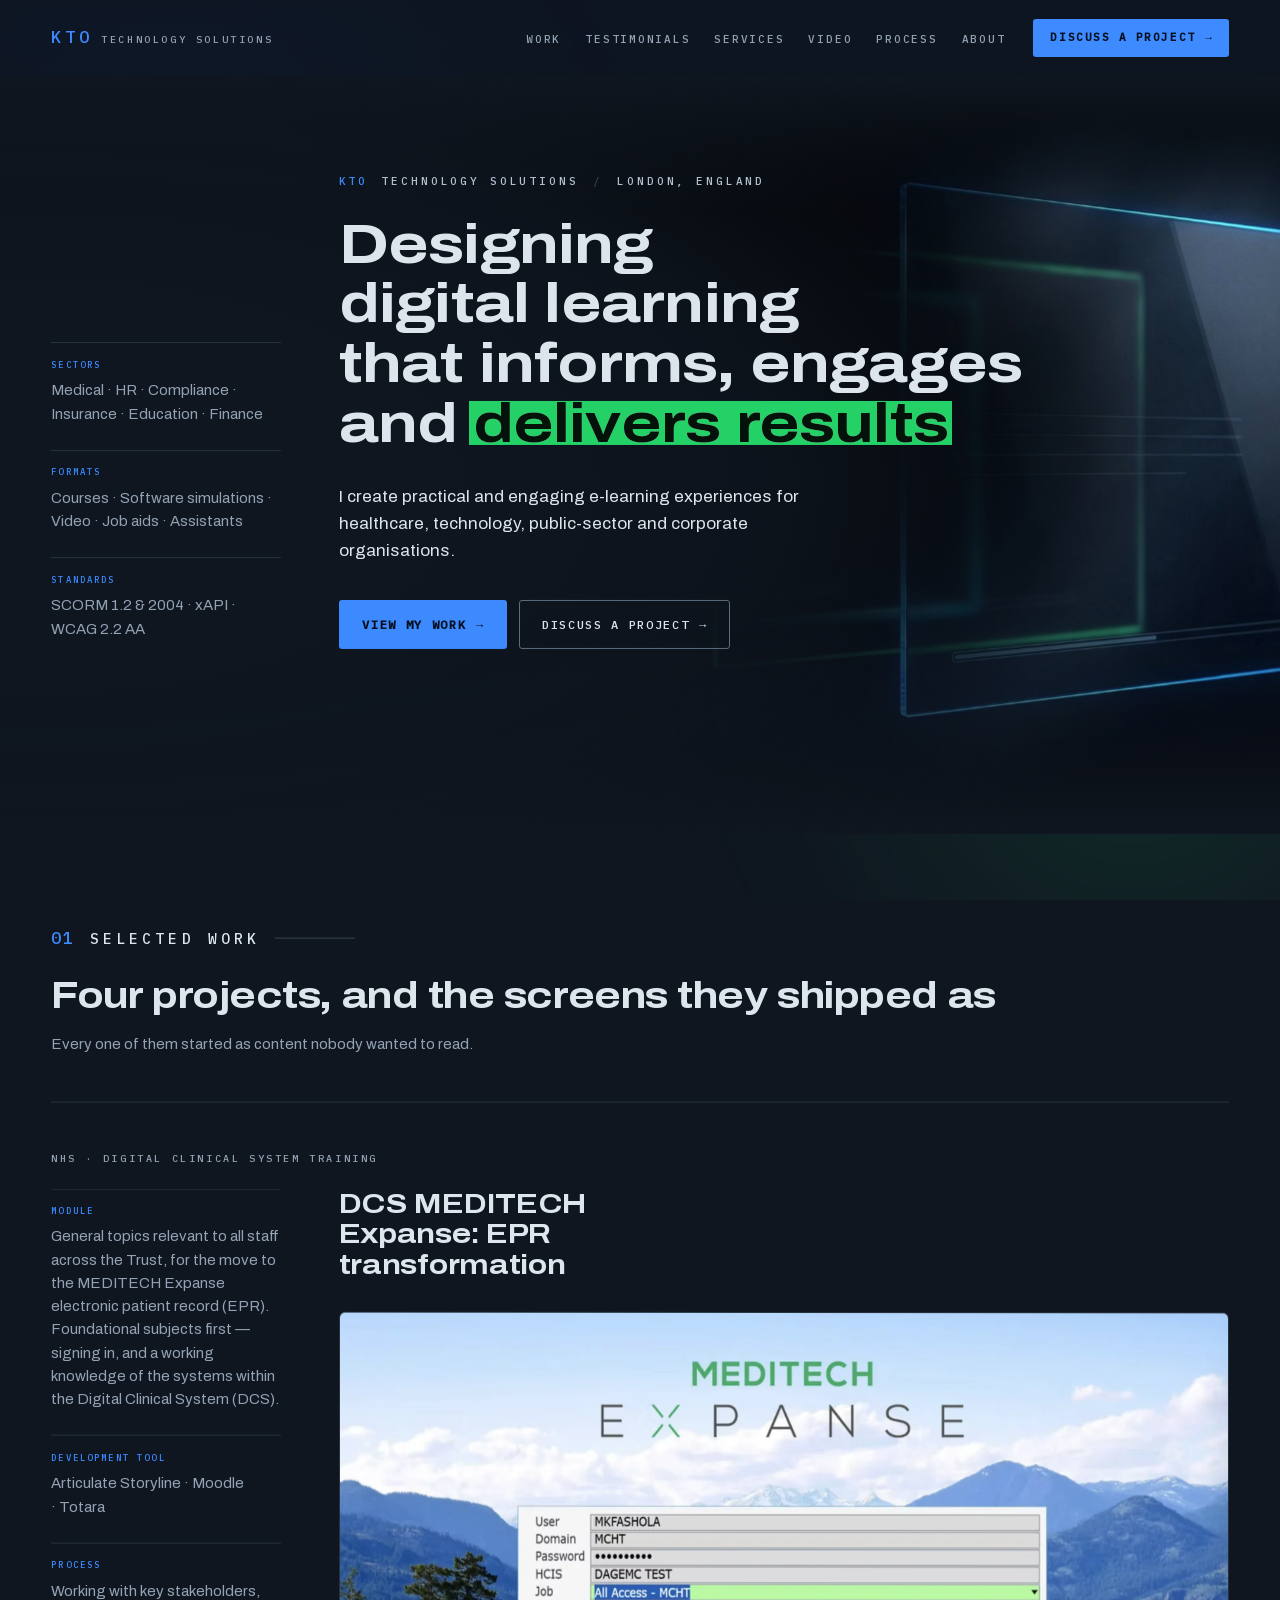
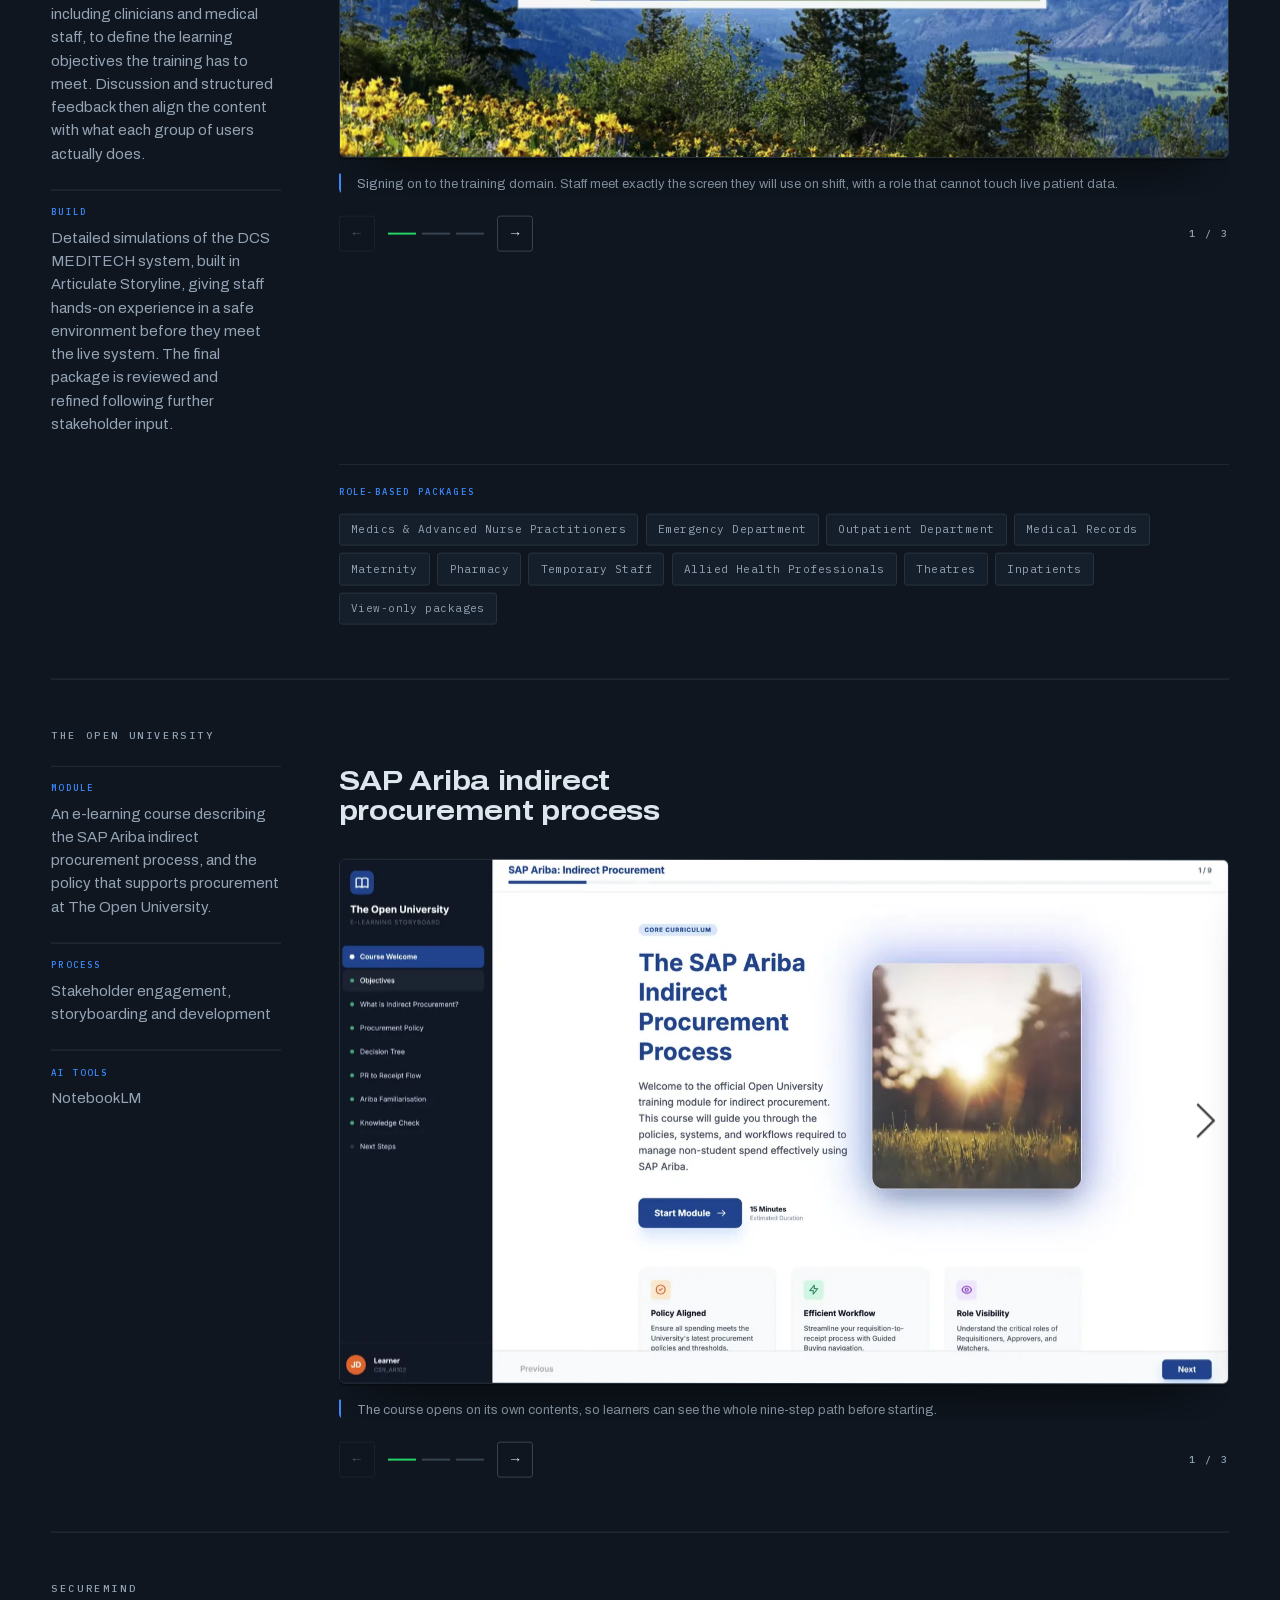
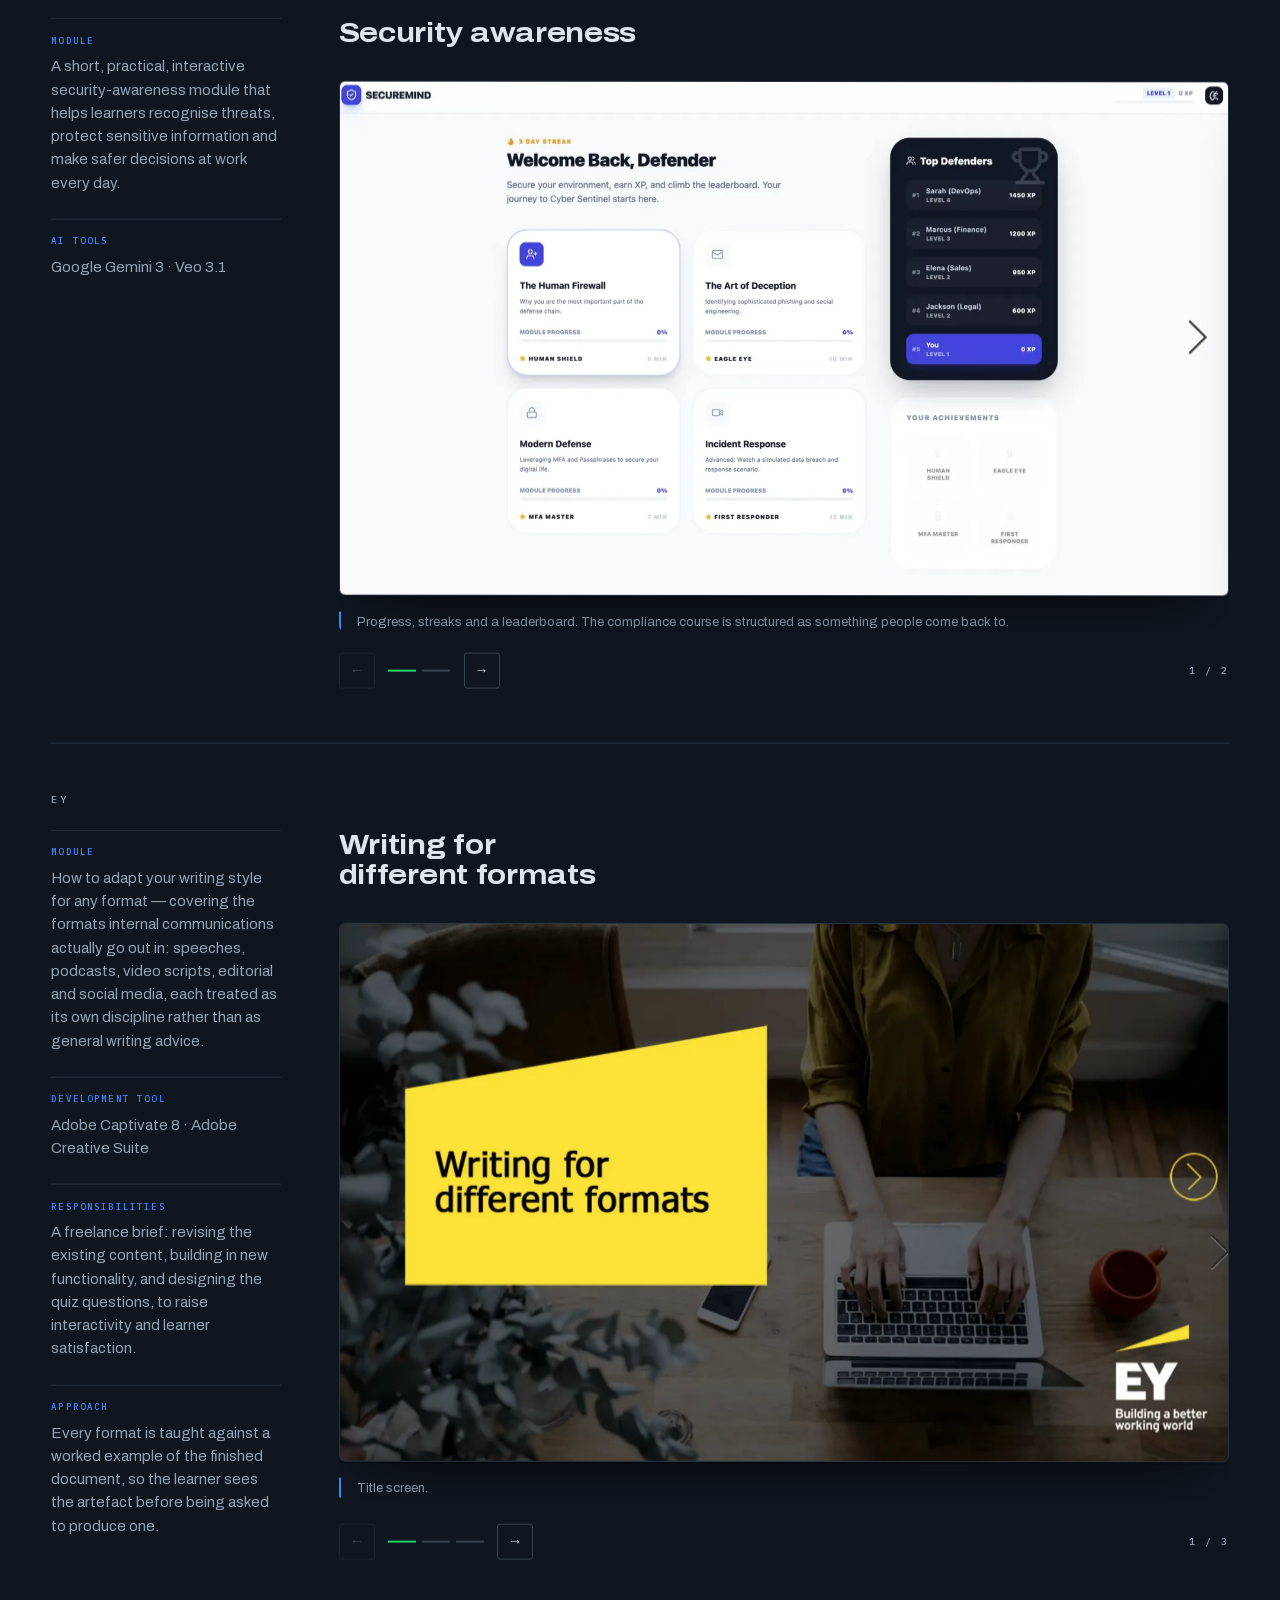
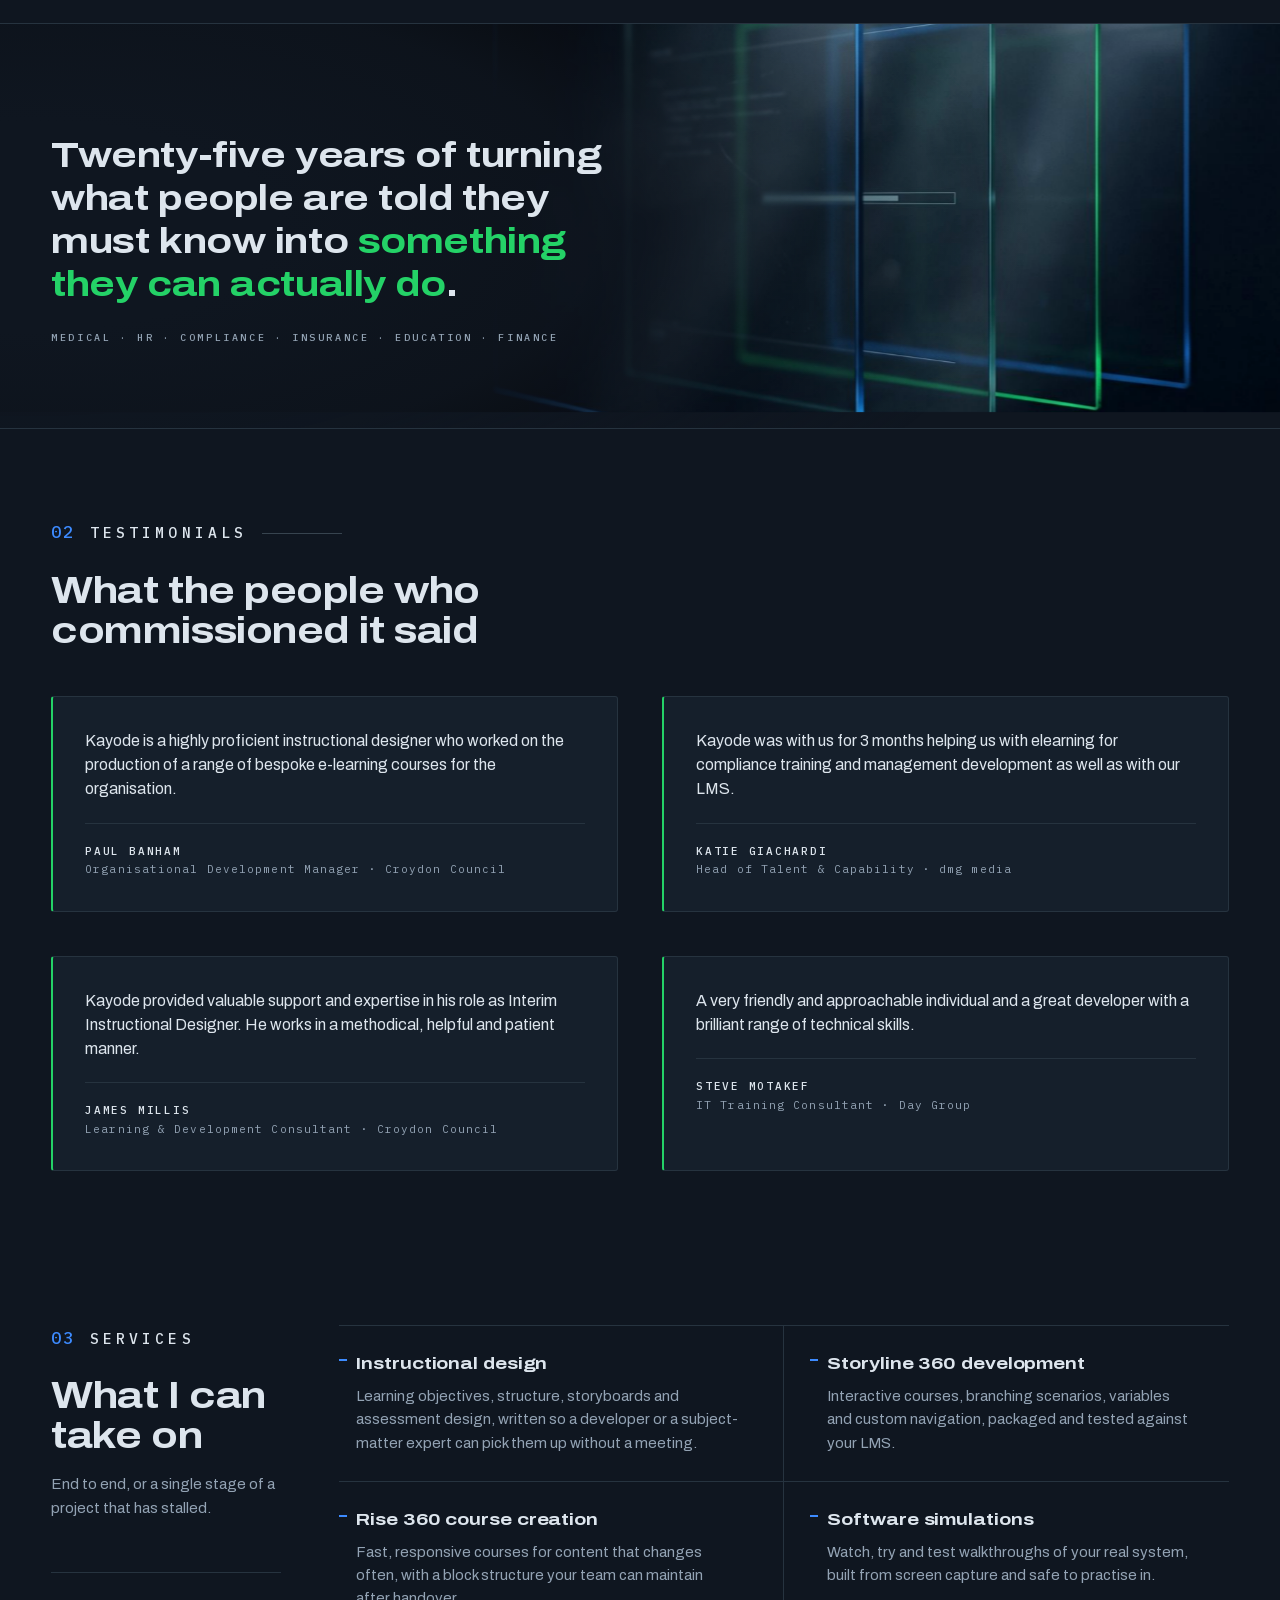
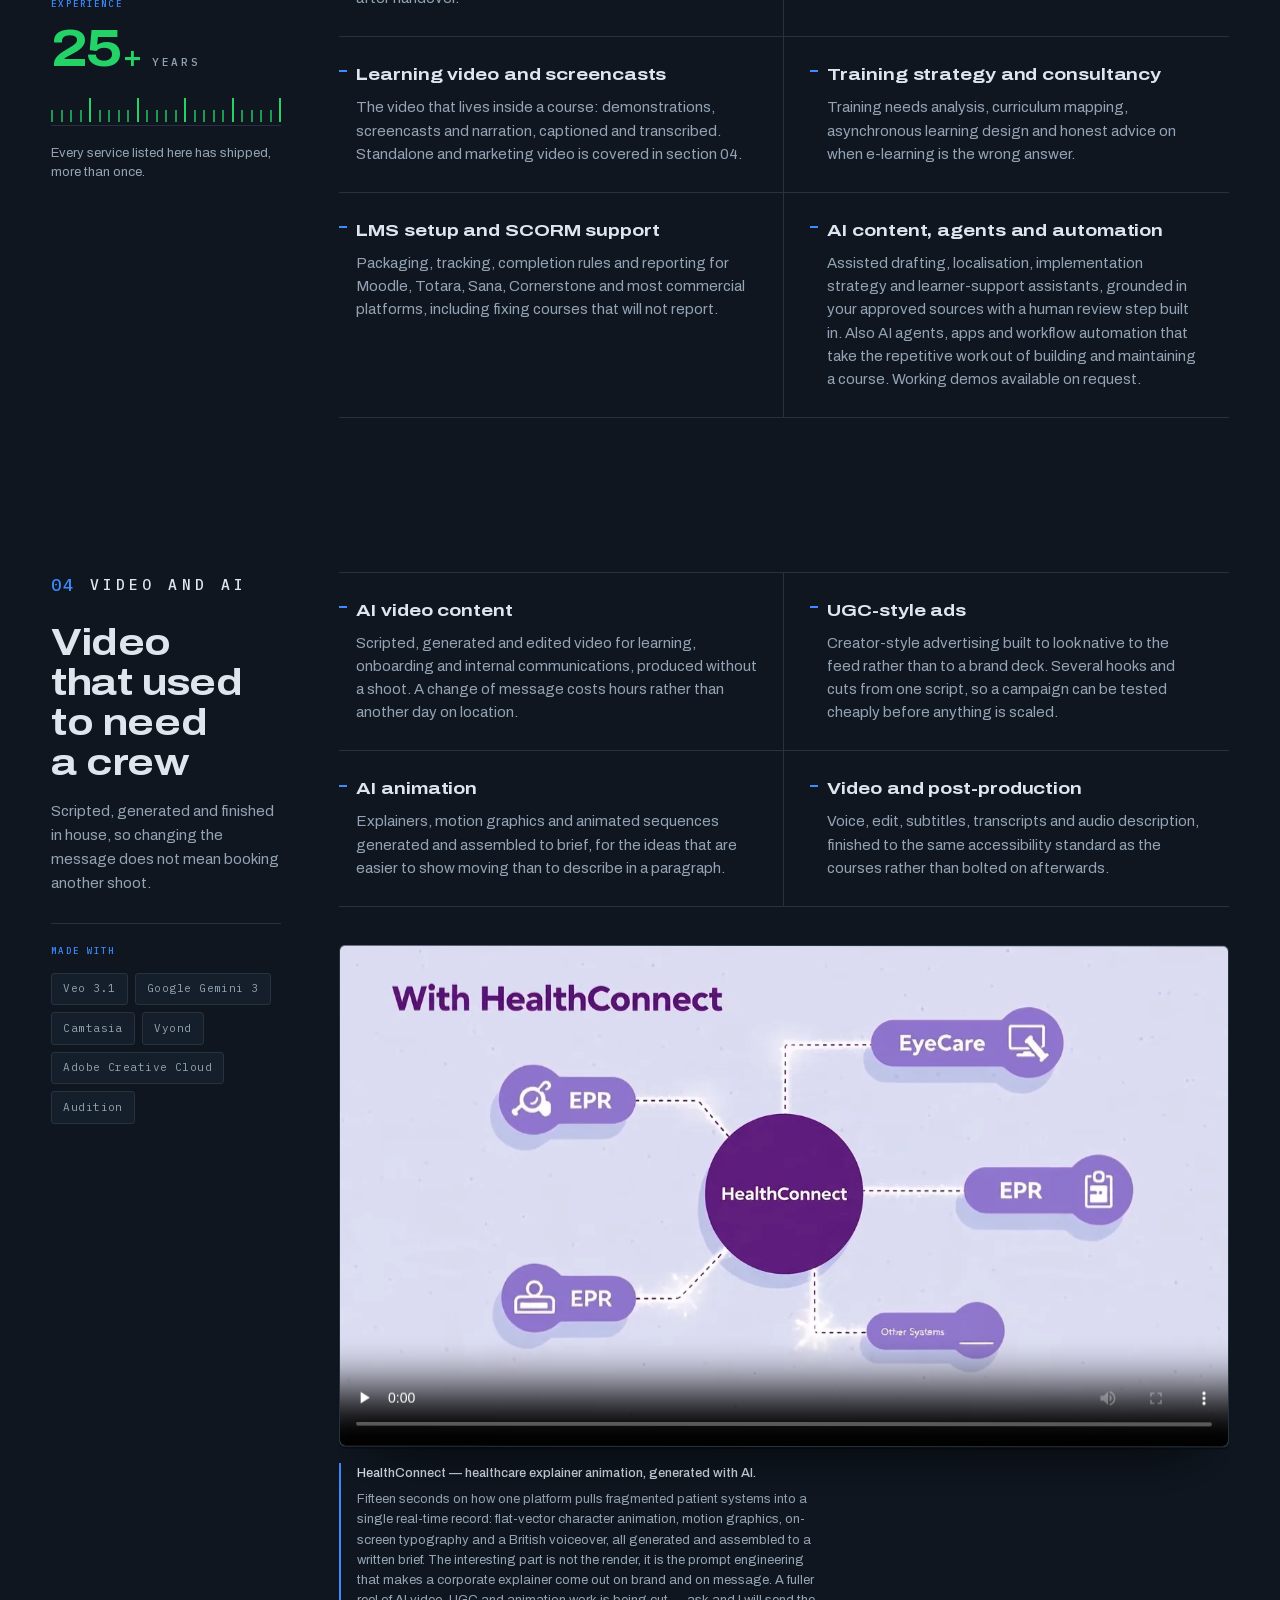
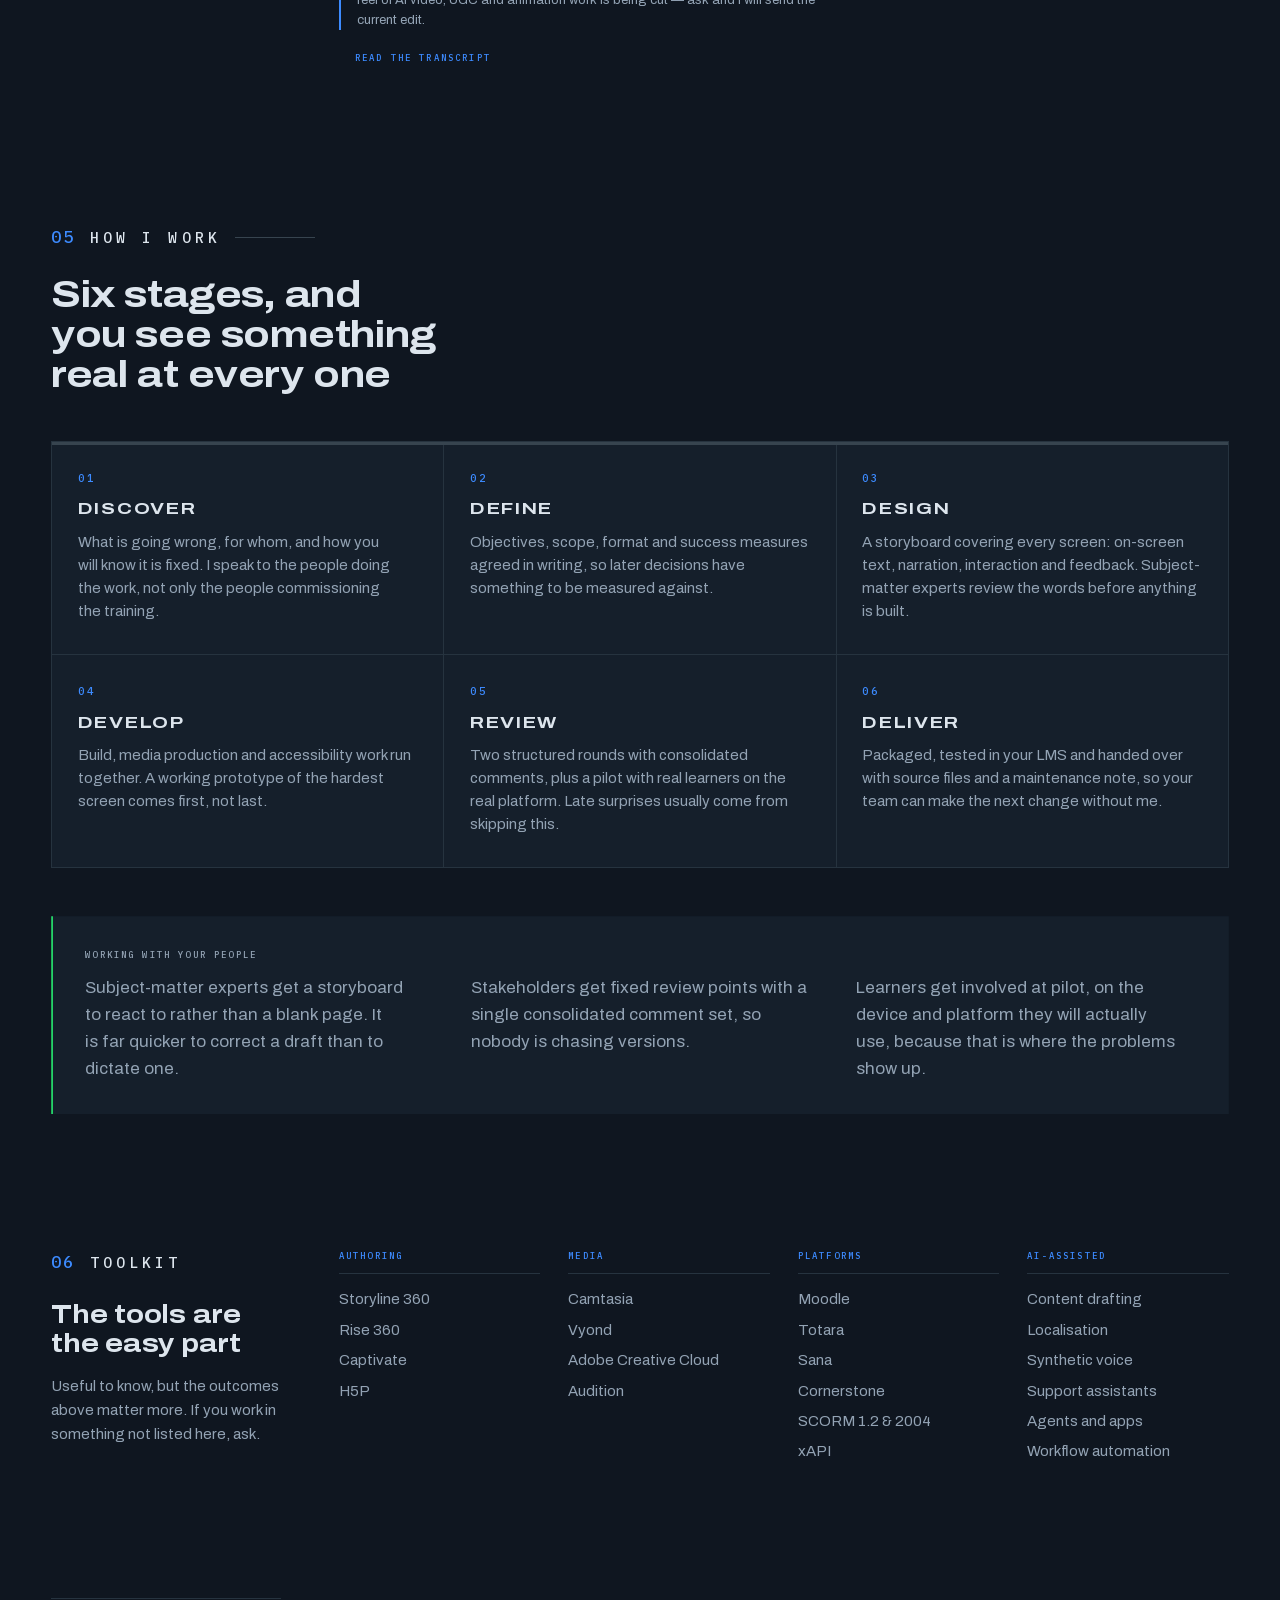
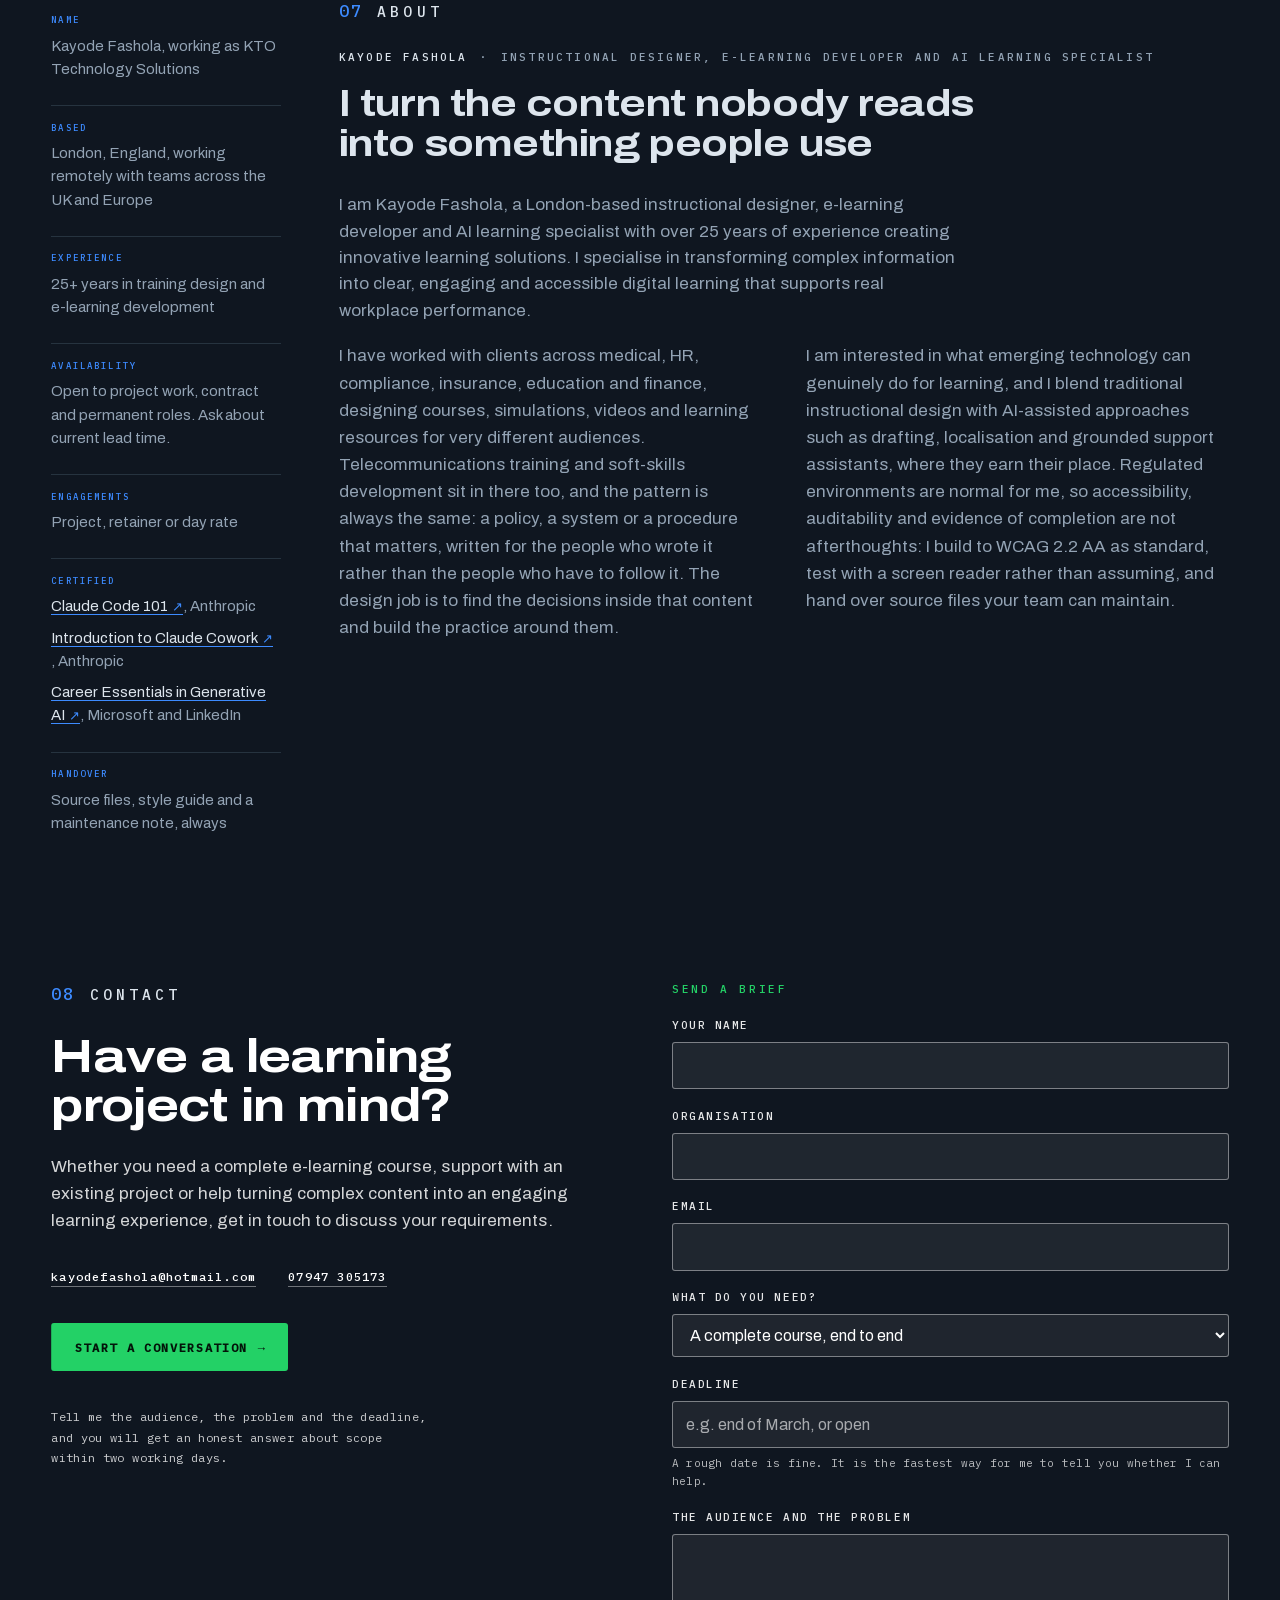
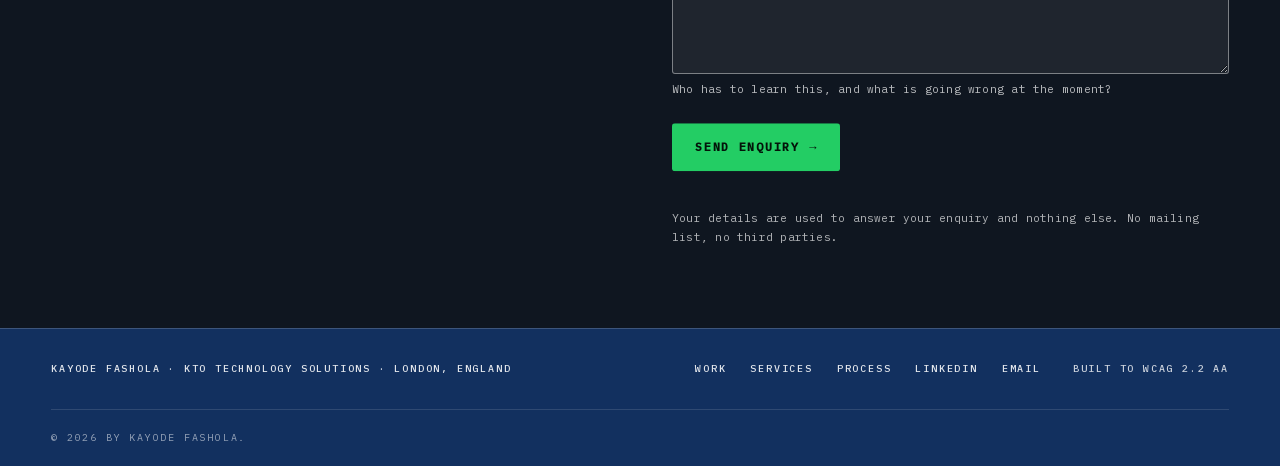
==== index.html @ 7393055f "Re-encode the explainer, and give Netlify a form it cannot miss THE VIDEO. The delivered master was " ====
<!doctype html>
<html lang="en-GB">
<head>
<meta charset="utf-8">
<meta name="viewport" content="width=device-width, initial-scale=1">
<!-- Title and description are sized for search results: roughly 60 and 155
     characters. Google truncates past that, and a truncated description is
     read as a fragment. Keep the keyword ("e-learning developer",
     "instructional designer", "London") in the first half of both. -->
<title>Kayode Fashola · E-learning developer and instructional designer, London</title>
<meta name="description" content="London instructional designer and e-learning developer. 25+ years across healthcare, compliance and finance. Storyline 360, Rise 360, video and AI.">
<meta name="author" content="Kayode Fashola">
<meta name="theme-color" content="#0F1620">
<meta name="robots" content="index, follow, max-image-preview:large, max-snippet:-1">

<!-- ═══ SITE URL ═══════════════════════════════════════════════════════════
     Fifteen places across index.html, robots.txt and sitemap.xml carry the
     live address. They must all be absolute and they must all agree:
     canonical, og:url, og:image, twitter:image, the JSON-LD @id and url
     fields, the Sitemap line, and <loc>.

     DO NOT EDIT THEM BY HAND. One command sets all fifteen and leaves the
     external links alone:

         python3 tools-host.py --set your-site.netlify.app

     The Netlify build runs `tools-host.py --check` and fails the deploy while
     this is still the placeholder — a canonical pointing at a host that 404s
     tells Google to index nothing, and an og:image that 404s means every share
     of the site renders with no card. Neither of those looks broken.
     ════════════════════════════════════════════════════════════════════════ -->
<link rel="canonical" href="https://kto-technology.netlify.app/">

<meta property="og:type" content="website">
<meta property="og:site_name" content="KTO Technology Solutions">
<meta property="og:locale" content="en_GB">
<meta property="og:url" content="https://kto-technology.netlify.app/">
<meta property="og:title" content="Kayode Fashola · E-learning developer and instructional designer, London">
<meta property="og:description" content="Instructional design, e-learning development and AI video. Twenty-five years turning complex information into learning people can use. NHS, The Open University, EY.">
<meta property="og:image" content="https://kto-technology.netlify.app/assets/img/og-card.jpg">
<meta property="og:image:width" content="1200">
<meta property="og:image:height" content="630">
<meta property="og:image:type" content="image/jpeg">
<meta property="og:image:alt" content="KTO Technology Solutions: designing digital learning that informs, engages and delivers results.">

<meta name="twitter:card" content="summary_large_image">
<meta name="twitter:title" content="Kayode Fashola · E-learning developer and instructional designer, London">
<meta name="twitter:description" content="Instructional design, e-learning development and AI video. Twenty-five years turning complex information into learning people can use. NHS, The Open University, EY.">
<meta name="twitter:image" content="https://kto-technology.netlify.app/assets/img/og-card.jpg">
<meta name="twitter:image:alt" content="KTO Technology Solutions: designing digital learning that informs, engages and delivers results.">

<!-- Icons. The SVG is the mark itself and scales anywhere; the ICO is the
     fallback for browsers that ignore SVG favicons, and the PNG is what iOS
     uses for a home-screen bookmark. All three are the same three-bar mark,
     generated from one geometry — see tools-icons.py. -->
<link rel="icon" href="data:image/svg+xml,%3Csvg xmlns='http://www.w3.org/2000/svg' viewBox='0 0 32 32'%3E%3Crect width='32' height='32' rx='5' fill='%230F1620'/%3E%3Crect x='7' y='9' width='18' height='3' fill='%233D8BFF'/%3E%3Crect x='7' y='15' width='13' height='3' fill='%2324D267'/%3E%3Crect x='7' y='21' width='8' height='3' fill='%23DDE5ED' opacity='.55'/%3E%3C/svg%3E">
<link rel="alternate icon" href="/favicon.ico" sizes="16x16 32x32 48x48">
<link rel="apple-touch-icon" href="/assets/img/apple-touch-icon.png">
<link rel="manifest" href="/site.webmanifest">

<!-- Fonts are self-hosted (see the @font-face block at the top of styles.css),
     so there is no third party in the critical path. The two faces the first
     screen actually uses are preloaded; the Latin Extended cuts are not, since
     nothing above the fold needs them. -->
<link rel="preload" href="assets/fonts/archivo-var-latin.woff2" as="font" type="font/woff2" crossorigin>
<link rel="preload" href="assets/fonts/plexmono-500-latin.woff2" as="font" type="font/woff2" crossorigin>
<link rel="stylesheet" href="assets/css/styles.css">

<!-- Structured data. JSON, so no comments are allowed inside the block below.
     "sameAs" on the Person node is what ties this page to the LinkedIn profile
     search engines already trust; the footer link carries rel="me" for the
     same reason. Add further profiles to that array as they appear.
     Validate any change at https://validator.schema.org before deploying. -->
<script type="application/ld+json">
{
  "@context": "https://schema.org",
  "@graph": [
    {
      "@type": "ProfessionalService",
      "@id": "https://kto-technology.netlify.app/#business",
      "name": "KTO Technology Solutions",
      "url": "https://kto-technology.netlify.app/",
      "image": "https://kto-technology.netlify.app/assets/img/og-card.jpg",
      "description": "Instructional design and e-learning development: Storyline 360, Rise 360, software simulations, learning video and AI-assisted learning content.",
      "email": "kayodefashola@hotmail.com",
      "telephone": "+44-7947-305173",
      "founder": { "@id": "https://kto-technology.netlify.app/#kayode" },
      "areaServed": [
        { "@type": "Place", "name": "United Kingdom" },
        { "@type": "Place", "name": "Europe" }
      ],
      "address": {
        "@type": "PostalAddress",
        "addressLocality": "London",
        "addressCountry": "GB"
      },
      "knowsAbout": [
        "Instructional design",
        "E-learning development",
        "Articulate Storyline 360",
        "Articulate Rise 360",
        "Software simulation",
        "SCORM 1.2 and 2004",
        "xAPI",
        "WCAG 2.2 AA accessibility",
        "Learning management systems",
        "Moodle",
        "Totara",
        "Sana",
        "Cornerstone",
        "AI-assisted learning content",
        "AI agents and apps",
        "Workflow automation"
      ],
      "hasOfferCatalog": {
        "@type": "OfferCatalog",
        "name": "Instructional design and e-learning services",
        "itemListElement": [
          { "@type": "Offer", "itemOffered": { "@type": "Service", "name": "Instructional design" } },
          { "@type": "Offer", "itemOffered": { "@type": "Service", "name": "Storyline 360 development" } },
          { "@type": "Offer", "itemOffered": { "@type": "Service", "name": "Rise 360 course creation" } },
          { "@type": "Offer", "itemOffered": { "@type": "Service", "name": "Software simulations" } },
          { "@type": "Offer", "itemOffered": { "@type": "Service", "name": "Learning video and screencasts" } },
          { "@type": "Offer", "itemOffered": { "@type": "Service", "name": "Training strategy and consultancy" } },
          { "@type": "Offer", "itemOffered": { "@type": "Service", "name": "LMS setup and SCORM support" } },
          { "@type": "Offer", "itemOffered": { "@type": "Service", "name": "AI content, agents and automation" } }
        ]
      }
    },
    {
      "@type": "Person",
      "@id": "https://kto-technology.netlify.app/#kayode",
      "name": "Kayode Fashola",
      "jobTitle": "Instructional designer, e-learning developer and AI learning specialist",
      "description": "London-based instructional designer, e-learning developer and AI learning specialist with more than 25 years of experience across medical, HR, compliance, insurance, education and finance.",
      "worksFor": { "@id": "https://kto-technology.netlify.app/#business" },
      "sameAs": ["https://www.linkedin.com/in/kayodefashola/"],
      "hasCredential": [
        {
          "@type": "EducationalOccupationalCredential",
          "name": "Claude Code 101",
          "credentialCategory": "certificate",
          "recognizedBy": { "@type": "Organization", "name": "Anthropic" },
          "url": "https://verify.skilljar.com/c/p5krpyrk6i4g"
        },
        {
          "@type": "EducationalOccupationalCredential",
          "name": "Introduction to Claude Cowork",
          "credentialCategory": "certificate",
          "recognizedBy": { "@type": "Organization", "name": "Anthropic" },
          "url": "https://verify.skilljar.com/c/jrzevagbybdi"
        },
        {
          "@type": "EducationalOccupationalCredential",
          "name": "Career Essentials in Generative AI",
          "credentialCategory": "certificate",
          "recognizedBy": { "@type": "Organization", "name": "Microsoft and LinkedIn" },
          "url": "https://www.linkedin.com/learning/certificates/a7d3abd2b226d0e4a11603983aa06f3d05de0c88042d629745c40d5c6df89545"
        }
      ],
      "address": {
        "@type": "PostalAddress",
        "addressLocality": "London",
        "addressCountry": "GB"
      }
    },
    {
      "@type": "WebSite",
      "@id": "https://kto-technology.netlify.app/#website",
      "url": "https://kto-technology.netlify.app/",
      "name": "KTO Technology Solutions",
      "inLanguage": "en-GB",
      "publisher": { "@id": "https://kto-technology.netlify.app/#business" }
    }
  ]
}
</script>
</head>
<body>

<a class="skip" href="#main">Skip to content</a>

<!-- Ambient light field: two soft orbs behind everything, drifting blue→green
     with scroll progress so the ground is never completely flat. -->
<div class="ambient" aria-hidden="true"><i class="ambient__a"></i><i class="ambient__b"></i></div>

<!-- Contact details are the ones published on the current KTO site:
     kayodefashola@hotmail.com and 07947305173. Swap if either has changed. -->
<header class="head" id="head" data-open="false">
  <div class="head__inner">
    <a class="mark" href="#top">
      <span class="mark__kto">KTO</span>
      <span class="mark__rest">Technology Solutions</span>
    </a>

    <button class="navtoggle" type="button" aria-expanded="false" aria-controls="sitenav">
      <span class="navtoggle__bars" aria-hidden="true"><i></i><i></i></span>
      <span>Menu</span>
    </button>

    <nav class="nav" id="sitenav" aria-label="Primary">
      <ul class="nav__list">
        <li><a href="#work">Work</a></li>
        <li><a href="#testimonials">Testimonials</a></li>
        <li><a href="#services">Services</a></li>
        <li><a href="#video">Video</a></li>
        <li><a href="#process">Process</a></li>
        <li><a href="#about">About</a></li>
      </ul>
      <a class="btn btn--solid btn--sm" href="#contact">Discuss a project</a>
    </nav>
  </div>
  <span class="headprog" aria-hidden="true"><i></i></span>
</header>

<nav class="rail" aria-label="Page sections">
  <span class="rail__track" aria-hidden="true"><i class="rail__fill"></i></span>
  <ul class="rail__list">
    <li><a href="#work"><span class="rail__n" aria-hidden="true">01</span><span class="rail__tick" aria-hidden="true"></span>Work</a></li>
    <li><a href="#testimonials"><span class="rail__n" aria-hidden="true">02</span><span class="rail__tick" aria-hidden="true"></span>Testimonials</a></li>
    <li><a href="#services"><span class="rail__n" aria-hidden="true">03</span><span class="rail__tick" aria-hidden="true"></span>Services</a></li>
    <li><a href="#video"><span class="rail__n" aria-hidden="true">04</span><span class="rail__tick" aria-hidden="true"></span>Video</a></li>
    <li><a href="#process"><span class="rail__n" aria-hidden="true">05</span><span class="rail__tick" aria-hidden="true"></span>Process</a></li>
    <li><a href="#toolkit"><span class="rail__n" aria-hidden="true">06</span><span class="rail__tick" aria-hidden="true"></span>Toolkit</a></li>
    <li><a href="#about"><span class="rail__n" aria-hidden="true">07</span><span class="rail__tick" aria-hidden="true"></span>About</a></li>
    <li><a href="#contact"><span class="rail__n" aria-hidden="true">08</span><span class="rail__tick" aria-hidden="true"></span>Contact</a></li>
  </ul>
</nav>

<main id="main">

<!-- ─────────────────────────────  HERO  ───────────────────────────── -->
<section class="section section--hero" id="top">
  <div class="heromedia" aria-hidden="true">
    <img src="assets/img/hero-panels.jpg" width="2000" height="1116" alt="" fetchpriority="high">
  </div>

  <div class="wrap">
    <div class="spread spread--hero">

      <div class="spread__spec">
        <dl class="spec" data-reveal-group>
          <div class="spec__row" data-reveal>
            <dt>Sectors</dt>
            <dd>Medical · HR · Compliance · Insurance · Education · Finance</dd>
          </div>
          <div class="spec__row" data-reveal>
            <dt>Formats</dt>
            <dd>Courses · Software simulations · Video · Job aids · Assistants</dd>
          </div>
          <div class="spec__row" data-reveal>
            <dt>Standards</dt>
            <dd>SCORM 1.2 &amp; 2004 · xAPI · WCAG 2.2 AA</dd>
          </div>
        </dl>
      </div>

      <div class="spread__body">
        <p class="herobrand" data-reveal>
          <b>KTO</b> Technology Solutions <span aria-hidden="true">/</span> London, England
        </p>

        <!-- Each .line is a mask for the reveal, so it must never wrap
             internally. Sizes in .h-display are set to guarantee that. -->
        <h1 class="h-display">
          <span class="line"><span class="line__in">Designing</span></span>
          <span class="line"><span class="line__in">digital learning</span></span>
          <span class="line"><span class="line__in">that informs, engages</span></span>
          <span class="line"><span class="line__in">and <span class="hl"><span class="hl__wash" aria-hidden="true"></span><span class="hl__text hl__text--base">delivers results</span><span class="hl__text hl__text--knock" aria-hidden="true">delivers results</span></span></span></span>
        </h1>

        <p class="lead" data-reveal>
          I create practical and engaging e-learning experiences for healthcare, technology,
          public-sector and corporate organisations.
        </p>

        <div class="actions" data-reveal>
          <a class="btn btn--solid" href="#work">View my work</a>
          <a class="btn btn--line" href="#contact">Discuss a project</a>
        </div>
      </div>

    </div>

    <p class="scrollcue" aria-hidden="true">
      <span class="scrollcue__label">Scroll</span>
      <span class="scrollcue__line"><i></i></span>
    </p>
  </div>
</section>

<!-- ─────────────────────────  01 · WORK  ──────────────────────────── -->
<section class="section section--work" id="work">
  <div class="wrap">

    <header class="shead" data-reveal-group>
      <p class="modlabel" data-reveal>
        <span class="modlabel__n">01</span> Selected work
        <span class="modlabel__rule" aria-hidden="true"></span>
      </p>
      <h2 class="h-section" data-reveal>Four projects, and the screens they shipped as</h2>
      <p class="shead__note" data-reveal>
        Every one of them started as content nobody wanted to read.
      </p>
    </header>

    <!-- ── Case 01 · NHS · the flagship ───────────────────────────────
         The only pinned sequence on the page. The three screens share one
         grid cell so the scrubbed timeline can cross-fade between them. -->
    <article class="case case--flagship" data-case="nhs">
      <p class="case__sector" data-reveal>NHS · Digital Clinical System Training</p>

      <div class="spread spread--case">
        <div class="spread__spec">
          <dl class="spec" data-reveal>
            <div class="spec__row">
              <dt>Module</dt>
              <dd>General topics relevant to all staff across the Trust, for the move to the
                MEDITECH Expanse electronic patient record (EPR). Foundational subjects first —
                signing in, and a working knowledge of the systems within the Digital Clinical
                System (DCS).</dd>
            </div>
            <div class="spec__row">
              <dt>Development tool</dt>
              <dd>Articulate Storyline · Moodle · Totara</dd>
            </div>
            <div class="spec__row">
              <dt>Process</dt>
              <dd>Working with key stakeholders, including clinicians and medical staff, to define
                the learning objectives the training has to meet. Discussion and structured
                feedback then align the content with what each group of users actually does.</dd>
            </div>
            <div class="spec__row">
              <dt>Build</dt>
              <dd>Detailed simulations of the DCS MEDITECH system, built in Articulate Storyline,
                giving staff hands-on experience in a safe environment before they meet the live
                system. The final package is reviewed and refined following further stakeholder
                input.</dd>
            </div>
          </dl>
        </div>

        <div class="spread__body">
          <!-- Keep this to two lines at 1440px. The expansions of DCS and EPR
               live in the Module row beside it, where they cost nothing. -->
          <h3 class="h-case" data-reveal>DCS MEDITECH Expanse: EPR transformation</h3>

          <div class="gallery" data-gallery data-reveal>
            <div class="gallery__viewport" tabindex="0" role="group"
                 aria-roledescription="carousel" aria-label="NHS project screens">
              <ul class="gallery__track">
              <li class="gallery__slide" role="group"
                  aria-roledescription="slide" aria-label="Screen 1 of 3">
  <figure class="shot">
                <div class="screen">
                  <img src="assets/img/nhs-meditech-1-signon.webp" width="1500" height="750" loading="lazy"
                       alt="MEDITECH Expanse sign-on screen in the training domain, showing user, domain, password, HCIS and job-role fields with an All Access training role selected.">
                </div>
                <figcaption>Signing on to the training domain. Staff meet exactly the screen they will
                  use on shift, with a role that cannot touch live patient data.</figcaption>
              </figure>
              </li>
              <li class="gallery__slide" role="group"
                  aria-roledescription="slide" aria-label="Screen 2 of 3">
  <figure class="shot">
                <div class="screen">
                  <img src="assets/img/nhs-meditech-2-simulation.webp" width="1500" height="743" loading="lazy"
                       alt="Simulated MEDITECH patient list with the Menu panel open, and a coaching callout explaining that greyed-out options are unavailable.">
                </div>
                <figcaption>The simulation itself, built in Storyline. The menu behaves as it does in
                  the live system, and coaching callouts explain what is and is not available.</figcaption>
              </figure>
              </li>
              <li class="gallery__slide" role="group"
                  aria-roledescription="slide" aria-label="Screen 3 of 3">
  <figure class="shot">
                <div class="screen">
                  <img src="assets/img/nhs-meditech-3-module.webp" width="1500" height="739" loading="lazy"
                       alt="Course title screen reading GP Allergies and Home Medications, with a photograph of two nurses working at a laptop.">
                </div>
                <figcaption>One of the role-specific modules sitting on top of the foundation
                  course.</figcaption>
              </figure>
              </li>
              </ul>
            </div>

            <div class="gallery__bar">
              <button class="gallery__nav" type="button" data-dir="-1" aria-label="Previous screen">
                <span aria-hidden="true">&#8592;</span>
              </button>
              <ol class="gallery__dots">
                <li><button class="gallery__dot" type="button" data-go="0" aria-current="true" aria-label="Go to screen 1"></button></li>
                <li><button class="gallery__dot" type="button" data-go="1" aria-label="Go to screen 2"></button></li>
                <li><button class="gallery__dot" type="button" data-go="2" aria-label="Go to screen 3"></button></li>
              </ol>
              <button class="gallery__nav" type="button" data-dir="1" aria-label="Next screen">
                <span aria-hidden="true">&#8594;</span>
              </button>
              <p class="gallery__count" role="status"><span data-count-now>1</span> / 3</p>
            </div>
          </div>
        </div>
      </div>

      <div class="scope scope--offset" data-reveal>
        <p class="scope__label">Role-based packages</p>
        <ul class="chips">
          <li>Medics &amp; Advanced Nurse Practitioners</li>
          <li>Emergency Department</li>
          <li>Outpatient Department</li>
          <li>Medical Records</li>
          <li>Maternity</li>
          <li>Pharmacy</li>
          <li>Temporary Staff</li>
          <li>Allied Health Professionals</li>
          <li>Theatres</li>
          <li>Inpatients</li>
          <li>View-only packages</li>
        </ul>
      </div>
    </article>

    <!-- ── Case 02 · The Open University ──────────────────────────── -->
    <article class="case" data-case="ariba">
      <p class="case__sector" data-reveal>The Open University</p>

      <div class="spread spread--case">
        <div class="spread__spec">
          <dl class="spec" data-reveal>
            <div class="spec__row">
              <dt>Module</dt>
              <dd>An e-learning course describing the SAP Ariba indirect procurement process, and
                the policy that supports procurement at The Open University.</dd>
            </div>
            <div class="spec__row">
              <dt>Process</dt>
              <dd>Stakeholder engagement, storyboarding and development</dd>
            </div>
            <div class="spec__row">
              <dt>AI tools</dt>
              <dd>NotebookLM</dd>
            </div>
          </dl>
        </div>

        <div class="spread__body">
          <h3 class="h-case" data-reveal>SAP Ariba indirect procurement process</h3>

          <div class="gallery" data-gallery data-reveal>
            <div class="gallery__viewport" tabindex="0" role="group"
                 aria-roledescription="carousel" aria-label="Open University project screens">
              <ul class="gallery__track">
              <li class="gallery__slide" role="group"
                  aria-roledescription="slide" aria-label="Screen 1 of 3">
  <figure class="shot">
                <div class="screen">
                  <img src="assets/img/ou-ariba-1-welcome.webp" width="1500" height="884" loading="lazy"
                       alt="Course welcome screen for the SAP Ariba indirect procurement module, with a nine-item lesson menu and three cards covering policy alignment, workflow and role visibility.">
                </div>
                <figcaption>The course opens on its own contents, so learners can see the whole
                  nine-step path before starting.</figcaption>
              </figure>
              </li>
              <li class="gallery__slide" role="group"
                  aria-roledescription="slide" aria-label="Screen 2 of 3">
  <figure class="shot">
                <div class="screen">
                  <img src="assets/img/ou-ariba-2-indirect.webp" width="1500" height="883" loading="lazy"
                       alt="Lesson screen defining indirect procurement, with key characteristics listed beside a comparison of direct and indirect procurement types.">
                </div>
                <figcaption>Policy turned into a comparison a buyer can act on, rather than a clause
                  to be read.</figcaption>
              </figure>
              </li>
              <li class="gallery__slide" role="group"
                  aria-roledescription="slide" aria-label="Screen 3 of 3">
  <figure class="shot">
                <div class="screen">
                  <img src="assets/img/ou-ariba-3-flow.webp" width="1500" height="880" loading="lazy"
                       alt="Interactive purchase-requisition to receipt flow, showing five numbered stages with stage five active and a compliance tip about purchase orders.">
                </div>
                <figcaption>The requisition-to-receipt lifecycle as a stepped interaction, with the
                  compliance point attached to the step it applies to.</figcaption>
              </figure>
              </li>
              </ul>
            </div>

            <div class="gallery__bar">
              <button class="gallery__nav" type="button" data-dir="-1" aria-label="Previous screen">
                <span aria-hidden="true">&#8592;</span>
              </button>
              <ol class="gallery__dots">
                <li><button class="gallery__dot" type="button" data-go="0" aria-current="true" aria-label="Go to screen 1"></button></li>
                <li><button class="gallery__dot" type="button" data-go="1" aria-label="Go to screen 2"></button></li>
                <li><button class="gallery__dot" type="button" data-go="2" aria-label="Go to screen 3"></button></li>
              </ol>
              <button class="gallery__nav" type="button" data-dir="1" aria-label="Next screen">
                <span aria-hidden="true">&#8594;</span>
              </button>
              <p class="gallery__count" role="status"><span data-count-now>1</span> / 3</p>
            </div>
          </div>
        </div>
      </div>
    </article>

    <!-- ── Case 03 · SecureMind ───────────────────────────────────── -->
    <article class="case" data-case="securemind">
      <p class="case__sector" data-reveal>SecureMind</p>

      <div class="spread spread--case">
        <div class="spread__spec">
          <dl class="spec" data-reveal>
            <div class="spec__row">
              <dt>Module</dt>
              <dd>A short, practical, interactive security-awareness module that helps learners
                recognise threats, protect sensitive information and make safer decisions at work
                every day.</dd>
            </div>
            <div class="spec__row">
              <dt>AI tools</dt>
              <dd>Google Gemini 3 · Veo 3.1</dd>
            </div>
          </dl>
        </div>

        <div class="spread__body">
          <h3 class="h-case" data-reveal>Security awareness</h3>

          <div class="gallery" data-gallery data-reveal>
            <div class="gallery__viewport" tabindex="0" role="group"
                 aria-roledescription="carousel" aria-label="SecureMind project screens">
              <ul class="gallery__track">
              <li class="gallery__slide" role="group"
                  aria-roledescription="slide" aria-label="Screen 1 of 2">
  <figure class="shot">
                <div class="screen">
                  <img src="assets/img/securemind-1-dashboard.webp" width="1500" height="866" loading="lazy"
                       alt="SecureMind learner dashboard with four module cards, progress indicators, earned badges and a top-defenders leaderboard.">
                </div>
                <figcaption>Progress, streaks and a leaderboard. The compliance course is structured as
                  something people come back to.</figcaption>
              </figure>
              </li>
              <li class="gallery__slide" role="group"
                  aria-roledescription="slide" aria-label="Screen 2 of 2">
  <figure class="shot">
                <div class="screen">
                  <img src="assets/img/securemind-2-deception.webp" width="1500" height="863" loading="lazy"
                       alt="Lesson screen titled The Art of Deception explaining spear phishing, with an interactive phishing challenge showing a suspicious email and an Analyze for Threats button.">
                </div>
                <figcaption>A phishing challenge the learner has to actually inspect, rather than a
                  statement they have to agree with.</figcaption>
              </figure>
              </li>
              </ul>
            </div>

            <div class="gallery__bar">
              <button class="gallery__nav" type="button" data-dir="-1" aria-label="Previous screen">
                <span aria-hidden="true">&#8592;</span>
              </button>
              <ol class="gallery__dots">
                <li><button class="gallery__dot" type="button" data-go="0" aria-current="true" aria-label="Go to screen 1"></button></li>
                <li><button class="gallery__dot" type="button" data-go="1" aria-label="Go to screen 2"></button></li>
              </ol>
              <button class="gallery__nav" type="button" data-dir="1" aria-label="Next screen">
                <span aria-hidden="true">&#8594;</span>
              </button>
              <p class="gallery__count" role="status"><span data-count-now>1</span> / 2</p>
            </div>
          </div>
        </div>
      </div>
    </article>

    <!-- ── Case 04 · EY ───────────────────────────────────────────────
         Now carries the same four rows as the other three cases. The
         Responsibilities row is worth keeping honest: this was a revision
         brief, not an original build, and saying so is what makes the rest
         of the page believable. -->
    <article class="case" data-case="ey">
      <p class="case__sector" data-reveal>EY</p>

      <div class="spread spread--case">
        <div class="spread__spec">
          <dl class="spec" data-reveal>
            <div class="spec__row">
              <dt>Module</dt>
              <dd>How to adapt your writing style for any format — covering the formats internal
                communications actually go out in: speeches, podcasts, video scripts, editorial
                and social media, each treated as its own discipline rather than as general
                writing advice.</dd>
            </div>
            <div class="spec__row">
              <dt>Development tool</dt>
              <dd>Adobe Captivate 8 · Adobe Creative Suite</dd>
            </div>
            <div class="spec__row">
              <dt>Responsibilities</dt>
              <dd>A freelance brief: revising the existing content, building in new functionality,
                and designing the quiz questions, to raise interactivity and learner
                satisfaction.</dd>
            </div>
            <div class="spec__row">
              <dt>Approach</dt>
              <dd>Every format is taught against a worked example of the finished document, so
                the learner sees the artefact before being asked to produce one.</dd>
            </div>
          </dl>
        </div>

        <div class="spread__body">
          <h3 class="h-case" data-reveal>Writing for different formats</h3>

          <div class="gallery" data-gallery data-reveal>
            <div class="gallery__viewport" tabindex="0" role="group"
                 aria-roledescription="carousel" aria-label="EY project screens">
              <ul class="gallery__track">
              <li class="gallery__slide" role="group"
                  aria-roledescription="slide" aria-label="Screen 1 of 3">
  <figure class="shot">
                <div class="screen">
                  <img src="assets/img/ey-1-formats.webp" width="1500" height="907" loading="lazy"
                       alt="Course title screen reading Writing for different formats, over a photograph of someone typing at a laptop, with EY branding.">
                </div>
                <figcaption>Title screen.</figcaption>
              </figure>
              </li>
              <li class="gallery__slide" role="group"
                  aria-roledescription="slide" aria-label="Screen 2 of 3">
  <figure class="shot">
                <div class="screen">
                  <img src="assets/img/ey-2-news.webp" width="1500" height="910" loading="lazy"
                       alt="Lesson screen titled Why EY news is big news, with body copy about internal communications beside a six-item section menu covering speeches, podcasts, video scripts, editorial and social media.">
                </div>
                <figcaption>Each writing format is addressed as its own section, from the same
                  menu.</figcaption>
              </figure>
              </li>
              <li class="gallery__slide" role="group"
                  aria-roledescription="slide" aria-label="Screen 3 of 3">
  <figure class="shot">
                <div class="screen">
                  <img src="assets/img/ey-3.webp" width="1500" height="914" loading="lazy"
                       alt="Lesson screen on writing for podcasts, showing a Word document headed A detailed podcast episode plan on a laptop, beside the six-section menu.">
                </div>
                <figcaption>Podcasts, taught against a real episode plan rather than a rule about
                  writing one.</figcaption>
              </figure>
              </li>
              </ul>
            </div>

            <div class="gallery__bar">
              <button class="gallery__nav" type="button" data-dir="-1" aria-label="Previous screen">
                <span aria-hidden="true">&#8592;</span>
              </button>
              <ol class="gallery__dots">
                <li><button class="gallery__dot" type="button" data-go="0" aria-current="true" aria-label="Go to screen 1"></button></li>
                <li><button class="gallery__dot" type="button" data-go="1" aria-label="Go to screen 2"></button></li>
                <li><button class="gallery__dot" type="button" data-go="2" aria-label="Go to screen 3"></button></li>
              </ol>
              <button class="gallery__nav" type="button" data-dir="1" aria-label="Next screen">
                <span aria-hidden="true">&#8594;</span>
              </button>
              <p class="gallery__count" role="status"><span data-count-now>1</span> / 3</p>
            </div>
          </div>
        </div>
      </div>
    </article>

  </div>
</section>

<!-- ───────────────────────  STATEMENT BAND  ───────────────────────── -->
<section class="statement" aria-labelledby="statement-q">
  <div class="statement__media" aria-hidden="true">
    <img src="assets/img/band-panels.jpg" width="2000" height="1116" loading="lazy" alt="">
  </div>
  <div class="wrap">
    <p class="statement__q" id="statement-q" data-reveal>
      Twenty-five years of turning what people are told they must know into
      <em>something they can actually do</em>.
    </p>
    <p class="statement__by" data-reveal>Medical · HR · Compliance · Insurance · Education · Finance</p>
  </div>
</section>

<!-- ─────────────────────  02 · TESTIMONIALS  ───────────────────────
     LIVE. Four LinkedIn recommendations, each attributed to a named person
     with a role and an organisation.

     THE QUOTES ARE TRUNCATED AT SOURCE. LinkedIn's preview cuts each one off
     at "Read more", so two of them arrived ending mid-sentence — "…patient
     manner and his", "…obtained in the field that". Each quote below is
     therefore cut back to the last COMPLETE clause its author wrote. Nothing
     has been added, smoothed or paraphrased.

     When you have the full text from your LinkedIn recommendations page,
     replace these with the complete versions. A longer quote in the client's
     own words is worth more than a short one, and it removes any question
     about what was left out.

     NO Review OR AggregateRating SCHEMA. Google's structured-data policy
     disallows self-serving reviews — a business marking up reviews of itself
     — and marking these up would risk a manual action for no gain, since the
     rich result is not shown for that case anyway. They earn their keep as
     copy, not as schema.
     ───────────────────────────────────────────────────────────────── -->
<section class="section section--quotes" id="testimonials">
  <div class="wrap">
    <header class="shead shead--wide" data-reveal-group>
      <p class="modlabel" data-reveal>
        <span class="modlabel__n">02</span> Testimonials
        <span class="modlabel__rule" aria-hidden="true"></span>
      </p>
      <h2 class="h-section" data-reveal>What the people who commissioned it said</h2>
    </header>

    <div class="quotes" data-reveal-group>
      <figure class="quote" data-reveal>
        <blockquote>
          <p>Kayode is a highly proficient instructional designer who worked on the production
            of a range of bespoke e-learning courses for the organisation.</p>
        </blockquote>
        <figcaption>
          <b>Paul Banham</b>
          Organisational Development Manager · Croydon Council
        </figcaption>
      </figure>

      <figure class="quote" data-reveal>
        <blockquote>
          <p>Kayode was with us for 3 months helping us with elearning for compliance training
            and management development as well as with our LMS.</p>
        </blockquote>
        <figcaption>
          <b>Katie Giachardi</b>
          Head of Talent &amp; Capability · dmg media
        </figcaption>
      </figure>

      <figure class="quote" data-reveal>
        <blockquote>
          <p>Kayode provided valuable support and expertise in his role as Interim Instructional
            Designer. He works in a methodical, helpful and patient manner.</p>
        </blockquote>
        <figcaption>
          <b>James Millis</b>
          Learning &amp; Development Consultant · Croydon Council
        </figcaption>
      </figure>

      <figure class="quote" data-reveal>
        <blockquote>
          <p>A very friendly and approachable individual and a great developer with a brilliant
            range of technical skills.</p>
        </blockquote>
        <figcaption>
          <b>Steve Motakef</b>
          IT Training Consultant · Day Group
        </figcaption>
      </figure>
    </div>
  </div>
</section>

<!-- ───────────────────────  03 · SERVICES  ────────────────────────── -->
<section class="section section--services" id="services">
  <div class="wrap">
    <div class="spread">
      <div class="spread__spec">
        <header class="shead" data-reveal-group>
          <p class="modlabel" data-reveal>
            <span class="modlabel__n">03</span> Services
          </p>
          <h2 class="h-section" data-reveal>What I can take on</h2>
          <p class="shead__note" data-reveal>
            End to end, or a single stage of a project that has stalled.
          </p>
        </header>

        <!-- One tick per year. Decorative, so aria-hidden. The figure beside
             it is real text and reads fine on its own. -->
        <div class="tenure" data-reveal>
          <p class="tenure__k">Experience</p>
          <p class="tenure__v">
            <span class="tenure__n">25</span><span class="tenure__plus">+</span>
            <span class="tenure__u">years</span>
          </p>
          <span class="tenure__ticks" aria-hidden="true"><i></i><i></i><i></i><i></i><i></i><i></i><i></i><i></i><i></i><i></i><i></i><i></i><i></i><i></i><i></i><i></i><i></i><i></i><i></i><i></i><i></i><i></i><i></i><i></i><i></i></span>
          <p class="tenure__note">Every service listed here has shipped, more than once.</p>
        </div>
      </div>

      <div class="spread__body">
        <ul class="svc" data-reveal-group>
          <li class="svc__item" data-reveal>
            <h3>Instructional design</h3>
            <p>Learning objectives, structure, storyboards and assessment design, written so a
              developer or a subject-matter expert can pick them up without a meeting.</p>
          </li>
          <li class="svc__item" data-reveal>
            <h3>Storyline 360 development</h3>
            <p>Interactive courses, branching scenarios, variables and custom navigation, packaged
              and tested against your LMS.</p>
          </li>
          <li class="svc__item" data-reveal>
            <h3>Rise 360 course creation</h3>
            <p>Fast, responsive courses for content that changes often, with a block structure your
              team can maintain after handover.</p>
          </li>
          <li class="svc__item" data-reveal>
            <h3>Software simulations</h3>
            <p>Watch, try and test walkthroughs of your real system, built from screen capture and
              safe to practise in.</p>
          </li>
          <li class="svc__item" data-reveal>
            <h3>Learning video and screencasts</h3>
            <p>The video that lives inside a course: demonstrations, screencasts and narration,
              captioned and transcribed. Standalone and marketing video is covered in section 04.</p>
          </li>
          <li class="svc__item" data-reveal>
            <h3>Training strategy and consultancy</h3>
            <p>Training needs analysis, curriculum mapping, asynchronous learning design and honest
              advice on when e-learning is the wrong answer.</p>
          </li>
          <li class="svc__item" data-reveal>
            <h3>LMS setup and SCORM support</h3>
            <p>Packaging, tracking, completion rules and reporting for Moodle, Totara, Sana,
              Cornerstone and most commercial platforms, including fixing courses that will not
              report.</p>
          </li>
          <li class="svc__item" data-reveal>
            <h3>AI content, agents and automation</h3>
            <p>Assisted drafting, localisation, implementation strategy and learner-support
              assistants, grounded in your approved sources with a human review step built in.
              Also AI agents, apps and workflow automation that take the repetitive work out of
              building and maintaining a course. Working demos available on request.</p>
          </li>
        </ul>
      </div>
    </div>
  </div>
</section>

<!-- ─────────────────────  04 · VIDEO AND AI  ──────────────────────── -->
<!-- COPY REVIEW: unlike the case studies, this section's wording is not
     taken from anything you supplied. Read it before launch. -->
<section class="section section--video" id="video">
  <div class="wrap">
    <div class="spread">
      <div class="spread__spec">
        <header class="shead" data-reveal-group>
          <p class="modlabel" data-reveal>
            <span class="modlabel__n">04</span> Video and AI
          </p>
          <h2 class="h-section" data-reveal>Video that used to need a crew</h2>
          <p class="shead__note" data-reveal>
            Scripted, generated and finished in house, so changing the message does not mean
            booking another shoot.
          </p>
        </header>

        <div class="scope" data-reveal>
          <p class="scope__label">Made with</p>
          <ul class="chips">
            <li>Veo 3.1</li>
            <li>Google Gemini 3</li>
            <li>Camtasia</li>
            <li>Vyond</li>
            <li>Adobe Creative Cloud</li>
            <li>Audition</li>
          </ul>
        </div>
      </div>

      <div class="spread__body">
        <ul class="svc" data-reveal-group>
          <li class="svc__item" data-reveal>
            <h3>AI video content</h3>
            <p>Scripted, generated and edited video for learning, onboarding and internal
              communications, produced without a shoot. A change of message costs hours rather
              than another day on location.</p>
          </li>
          <li class="svc__item" data-reveal>
            <h3>UGC-style ads</h3>
            <p>Creator-style advertising built to look native to the feed rather than to a
              brand deck. Several hooks and cuts from one script, so a campaign can be tested
              cheaply before anything is scaled.</p>
          </li>
          <li class="svc__item" data-reveal>
            <h3>AI animation</h3>
            <p>Explainers, motion graphics and animated sequences generated and assembled to
              brief, for the ideas that are easier to show moving than to describe in a
              paragraph.</p>
          </li>
          <li class="svc__item" data-reveal>
            <h3>Video and post-production</h3>
            <p>Voice, edit, subtitles, transcripts and audio description, finished to the same
              accessibility standard as the courses rather than bolted on afterwards.</p>
          </li>
        </ul>

        <!-- The captions track is not optional decoration: WCAG 2.2 requires
             captions for prerecorded synchronised media at level A (SC 1.2.2),
             and this section sells accessible video production. If the .vtt is
             ever moved or renamed, move the src with it — a track pointing at
             a 404 gives the viewer an empty captions menu, which reads as a
             broken feature rather than an absent one.

             preload="none" is deliberate even now the files are small: it
             means nothing at all is fetched until a visitor presses play.
             The poster carries the frame in the meantime. -->
        <figure class="reel" data-reveal>
          <div class="screen reel__frame">
            <video controls preload="none" playsinline width="1280" height="720"
                   poster="assets/img/healthconnect-poster.webp">
              <!-- WebM first: browsers that understand it take the smaller file
                   (823 KB against 1.1 MB), and everything else falls through to
                   the MP4. Both are re-encodes of the 6.5 MB master — see
                   tools-video.py for the settings and the measured quality. -->
              <source src="assets/video/healthconnect.webm" type="video/webm">
              <source src="assets/video/healthconnect.mp4" type="video/mp4">
              <track kind="captions" src="assets/video/healthconnect.en.vtt"
                     srclang="en-GB" label="English" default>
              <p>Your browser cannot play this video.
                <a href="assets/video/healthconnect.mp4">Download the MP4</a> (1.1 MB).</p>
            </video>
          </div>
          <figcaption>
            <b>HealthConnect — healthcare explainer animation, generated with AI.</b>
            Fifteen seconds on how one platform pulls fragmented patient systems into a single
            real-time record: flat-vector character animation, motion graphics, on-screen
            typography and a British voiceover, all generated and assembled to a written brief.
            The interesting part is not the render, it is the prompt engineering that makes a
            corporate explainer come out on brand and on message. A fuller reel of AI video, UGC
            and animation work is being cut — ask and I will send the current edit.
          </figcaption>

          <!-- A transcript as well as captions. Captions serve someone watching
               with the sound off; a transcript serves someone who would rather
               read it in ten seconds than watch it in fifteen, and it puts the
               words on the page where they can be searched and indexed. -->
          <details class="transcript">
            <summary>Read the transcript</summary>
            <p>I'm an optometrist. A new way of working is coming to healthcare.</p>
            <p>Today, patient pathways rely on paper forms, manual requests, and multiple
              systems.</p>
            <p>HealthConnect will connect healthcare, EPR, and other systems — to create a
              complete, real-time patient record.</p>
          </details>
        </figure>
      </div>
    </div>
  </div>
</section>

<!-- ───────────────────────  05 · PROCESS  ─────────────────────────── -->
<section class="section section--process" id="process">
  <div class="wrap">
    <header class="shead shead--wide" data-reveal-group>
      <p class="modlabel" data-reveal>
        <span class="modlabel__n">05</span> How I work
        <span class="modlabel__rule" aria-hidden="true"></span>
      </p>
      <h2 class="h-section" data-reveal>Six stages, and you see something real at every one</h2>
    </header>

    <ol class="steps" data-reveal-group>
      <span class="steps__track" aria-hidden="true"><i class="steps__draw"></i></span>
      <li class="steps__item" data-reveal>
        <span class="steps__n">01</span>
        <h3>Discover</h3>
        <p>What is going wrong, for whom, and how you will know it is fixed. I speak to the people
          doing the work, not only the people commissioning the training.</p>
      </li>
      <li class="steps__item" data-reveal>
        <span class="steps__n">02</span>
        <h3>Define</h3>
        <p>Objectives, scope, format and success measures agreed in writing, so later decisions have
          something to be measured against.</p>
      </li>
      <li class="steps__item" data-reveal>
        <span class="steps__n">03</span>
        <h3>Design</h3>
        <p>A storyboard covering every screen: on-screen text, narration, interaction and feedback.
          Subject-matter experts review the words before anything is built.</p>
      </li>
      <li class="steps__item" data-reveal>
        <span class="steps__n">04</span>
        <h3>Develop</h3>
        <p>Build, media production and accessibility work run together. A working prototype of the
          hardest screen comes first, not last.</p>
      </li>
      <li class="steps__item" data-reveal>
        <span class="steps__n">05</span>
        <h3>Review</h3>
        <p>Two structured rounds with consolidated comments, plus a pilot with real learners on the
          real platform. Late surprises usually come from skipping this.</p>
      </li>
      <li class="steps__item" data-reveal>
        <span class="steps__n">06</span>
        <h3>Deliver</h3>
        <p>Packaged, tested in your LMS and handed over with source files and a maintenance note, so
          your team can make the next change without me.</p>
      </li>
    </ol>

    <!-- Three columns because the paragraph was already three things: what
         SMEs get, what stakeholders get, what learners get. Not a word has
         changed, only the paragraph breaks — which lets the box run the full
         width of the steps grid above it without a sentence being split
         across a column gutter. -->
    <div class="notebox" data-reveal>
      <p class="notebox__label">Working with your people</p>
      <div class="notebox__cols">
        <p>
          Subject-matter experts get a storyboard to react to rather than a blank page. It is
          far quicker to correct a draft than to dictate one.
        </p>
        <p>
          Stakeholders get fixed review points with a single consolidated comment set, so nobody
          is chasing versions.
        </p>
        <p>
          Learners get involved at pilot, on the device and platform they will actually use,
          because that is where the problems show up.
        </p>
      </div>
    </div>
  </div>
</section>

<!-- ───────────────────────  06 · TOOLKIT  ─────────────────────────── -->
<section class="section section--toolkit" id="toolkit">
  <div class="wrap">
    <div class="spread">
      <div class="spread__spec">
        <header class="shead" data-reveal-group>
          <p class="modlabel" data-reveal>
            <span class="modlabel__n">06</span> Toolkit
          </p>
          <h2 class="h-sub" data-reveal>The tools are the easy part</h2>
          <p class="shead__note" data-reveal>
            Useful to know, but the outcomes above matter more. If you work in something not listed
            here, ask.
          </p>
        </header>
      </div>

      <div class="spread__body">
        <div class="tools" data-reveal-group>
          <div class="tools__group" data-reveal>
            <p class="tools__label">Authoring</p>
            <ul><li>Storyline 360</li><li>Rise 360</li><li>Captivate</li><li>H5P</li></ul>
          </div>
          <div class="tools__group" data-reveal>
            <p class="tools__label">Media</p>
            <ul><li>Camtasia</li><li>Vyond</li><li>Adobe Creative Cloud</li><li>Audition</li></ul>
          </div>
          <div class="tools__group" data-reveal>
            <p class="tools__label">Platforms</p>
            <ul><li>Moodle</li><li>Totara</li><li>Sana</li><li>Cornerstone</li><li>SCORM 1.2 &amp; 2004</li><li>xAPI</li></ul>
          </div>
          <div class="tools__group" data-reveal>
            <p class="tools__label">AI-assisted</p>
            <ul><li>Content drafting</li><li>Localisation</li><li>Synthetic voice</li><li>Support assistants</li><li>Agents and apps</li><li>Workflow automation</li></ul>
          </div>
        </div>
      </div>
    </div>
  </div>
</section>

<!-- ────────────────────────  07 · ABOUT  ──────────────────────────── -->
<section class="section section--about" id="about">
  <div class="wrap">
    <div class="spread spread--case">
      <div class="spread__spec">
        <!-- ═══ HEADSHOT ═════════════════════════════════════════════════
             A face is the cheapest trust you can buy on a solo consultancy
             site, and this is the one place on the page it belongs. Drop a
             portrait at assets/img/kayode.webp (square, 640px, ~q82) and
             delete the hidden attribute below. Nothing else needs changing.
             ═══════════════════════════════════════════════════════════════ -->
        <figure class="portrait" data-reveal hidden>
          <img src="assets/img/kayode.webp" width="640" height="640" loading="lazy"
               alt="Kayode Fashola.">
        </figure>

        <dl class="spec" data-reveal>
          <div class="spec__row"><dt>Name</dt><dd>Kayode Fashola, working as KTO Technology Solutions</dd></div>
          <div class="spec__row"><dt>Based</dt><dd>London, England, working remotely with teams across the UK and Europe</dd></div>
          <div class="spec__row"><dt>Experience</dt><dd>25+ years in training design and e-learning development</dd></div>
          <!-- Recruiters scan for this line before anything else on the page.
               Keep it current, or delete the row: a stale date is worse than
               no date. -->
          <div class="spec__row"><dt>Availability</dt><dd>Open to project work, contract and permanent roles. Ask about current lead time.</dd></div>
          <div class="spec__row"><dt>Engagements</dt><dd>Project, retainer or day rate</dd></div>
          <!-- A row, not a gallery: named certificates read as credentials,
               scans of the certificates themselves read as filler. Each name
               links to its verification page, which is the part that makes the
               claim checkable — and a claim a buyer can check in one click is
               worth more than three they have to take on trust. Mirrored in
               "hasCredential" in the JSON-LD; change one, change both, then
               run tools-csp-hash.py. -->
          <div class="spec__row">
            <dt>Certified</dt>
            <dd>
              <!-- One per line, each with its awarding body. Run together with
                   middots and the body attaches to the wrong certificate. -->
              <ul class="certs">
                <li><a href="https://verify.skilljar.com/c/p5krpyrk6i4g" target="_blank" rel="noopener">Claude Code 101<span class="ext" aria-hidden="true"></span><span class="vh"> (opens in a new tab)</span></a>, Anthropic</li>
                <li><a href="https://verify.skilljar.com/c/jrzevagbybdi" target="_blank" rel="noopener">Introduction to Claude Cowork<span class="ext" aria-hidden="true"></span><span class="vh"> (opens in a new tab)</span></a>, Anthropic</li>
                <li><a href="https://www.linkedin.com/learning/certificates/a7d3abd2b226d0e4a11603983aa06f3d05de0c88042d629745c40d5c6df89545" target="_blank" rel="noopener">Career Essentials in Generative AI<span class="ext" aria-hidden="true"></span><span class="vh"> (opens in a new tab)</span></a>, Microsoft and LinkedIn</li>
              </ul>
            </dd>
          </div>
          <div class="spec__row"><dt>Handover</dt><dd>Source files, style guide and a maintenance note, always</dd></div>
        </dl>
      </div>

      <div class="spread__body">
        <p class="modlabel" data-reveal>
          <span class="modlabel__n">07</span> About
        </p>
        <p class="byline" data-reveal>
          <b>Kayode Fashola</b> <span aria-hidden="true">·</span> Instructional designer,
          e-learning developer and AI learning specialist
        </p>
        <h2 class="h-section" data-reveal>I turn the content nobody reads into something people use</h2>

        <div class="prose" data-reveal-group>
          <p class="prose__lead" data-reveal>
            I am Kayode Fashola, a London-based instructional designer, e-learning developer and
            AI learning specialist with over 25 years of experience creating innovative learning
            solutions. I specialise in transforming complex information into clear, engaging and
            accessible digital learning that supports real workplace performance.
          </p>
          <p data-reveal>
            I have worked with clients across medical, HR, compliance, insurance, education and
            finance, designing courses, simulations, videos and learning resources for very
            different audiences. Telecommunications training and soft-skills development sit in
            there too, and the pattern is always the same: a policy, a system or a procedure that
            matters, written for the people who wrote it rather than the people who have to follow
            it. The design job is to find the decisions inside that content and build the practice
            around them.
          </p>
          <p data-reveal>
            I am interested in what emerging technology can genuinely do for learning, and I blend
            traditional instructional design with AI-assisted approaches such as drafting,
            localisation and grounded support assistants, where they earn their place. Regulated environments
            are normal for me, so accessibility, auditability and evidence of completion are not
            afterthoughts: I build to WCAG 2.2 AA as standard, test with a screen reader rather than
            assuming, and hand over source files your team can maintain.
          </p>
        </div>
      </div>
    </div>
  </div>
</section>

<!-- ────────────────────────  08 · CONTACT  ──────────────────────────
     Inside <main>, so that screen-reader users jumping by landmark reach the
     enquiry form. The page footer sits after </main> below, which is what
     makes it a contentinfo landmark: a <footer> nested in a <section> is not
     one. -->
<section class="band" id="contact">
  <span class="band__curtain" aria-hidden="true"></span>
  <div class="wrap">
    <div class="ctagrid">

      <div class="cta" data-reveal-group>
        <p class="modlabel" data-reveal>
          <span class="modlabel__n">08</span> Contact
        </p>
        <h2 class="h-display h-display--sm" data-reveal>Have a learning project in mind?</h2>
        <p class="cta__text" data-reveal>
          Whether you need a complete e-learning course, support with an existing project or help
          turning complex content into an engaging learning experience, get in touch to discuss your
          requirements.
        </p>

        <p class="contactlines" data-reveal>
          <a href="mailto:kayodefashola@hotmail.com">kayodefashola@hotmail.com</a>
          <a href="tel:+447947305173">07947 305173</a>
        </p>

        <div class="actions" data-reveal>
          <a class="btn btn--go" href="mailto:kayodefashola@hotmail.com?subject=Learning%20project%20enquiry">Start a conversation</a>
        </div>

        <p class="cta__note" data-reveal>
          Tell me the audience, the problem and the deadline, and you will get an honest answer about
          scope within two working days.
        </p>
      </div>

      <!-- ═══ NETLIFY FORM ══════════════════════════════════════════════════
           Handled by Netlify Forms: no backend, no JavaScript, nothing to
           maintain. Netlify detects the form by parsing the deployed HTML, so
           three things must stay exactly as they are or submissions silently
           vanish:

             1. data-netlify="true" and a name attribute on the <form>
             2. the hidden form-name input, whose value matches that name
             3. the honeypot field named in data-netlify-honeypot

           One manual step, once, after the first deploy: Netlify → Site →
           Forms → Notifications → add an email notification, or submissions
           will sit in the dashboard unread.

           Local testing shows the markup only. The POST needs a real deploy.
           ═══════════════════════════════════════════════════════════════════ -->
      <form class="form" name="enquiry" method="POST" action="/thanks.html"
            data-netlify="true" data-netlify-honeypot="company-website"
            data-reveal-group>
        <input type="hidden" name="form-name" value="enquiry">

        <p class="form__head" data-reveal>Send a brief</p>

        <p class="form__trap" aria-hidden="true">
          <label>Leave this field empty
            <input name="company-website" tabindex="-1" autocomplete="off">
          </label>
        </p>

        <div class="field" data-reveal>
          <label for="f-name">Your name</label>
          <input id="f-name" name="name" type="text" autocomplete="name" required>
        </div>

        <div class="field" data-reveal>
          <label for="f-org">Organisation</label>
          <input id="f-org" name="organisation" type="text" autocomplete="organization">
        </div>

        <div class="field" data-reveal>
          <label for="f-email">Email</label>
          <input id="f-email" name="email" type="email" autocomplete="email" required>
        </div>

        <div class="field" data-reveal>
          <label for="f-need">What do you need?</label>
          <select id="f-need" name="need">
            <option value="A complete course">A complete course, end to end</option>
            <option value="Support on an existing project">Support on an existing project</option>
            <option value="Software simulation">A software simulation</option>
            <option value="Video or AI video">Video, animation or AI video</option>
            <option value="AI apps, agents or automation">AI apps, agents or automation</option>
            <option value="LMS or SCORM help">LMS, SCORM or xAPI help</option>
            <option value="Strategy or consultancy">Strategy or consultancy</option>
            <option value="A role">A contract or permanent role</option>
            <option value="Not sure yet">Not sure yet</option>
          </select>
        </div>

        <div class="field" data-reveal>
          <label for="f-deadline">Deadline</label>
          <input id="f-deadline" name="deadline" type="text"
                 aria-describedby="f-deadline-hint" placeholder="e.g. end of March, or open">
          <p class="field__hint" id="f-deadline-hint">A rough date is fine. It is the fastest way
            for me to tell you whether I can help.</p>
        </div>

        <div class="field" data-reveal>
          <label for="f-message">The audience and the problem</label>
          <textarea id="f-message" name="message" rows="5"
                    aria-describedby="f-message-hint" required></textarea>
          <p class="field__hint" id="f-message-hint">Who has to learn this, and what is going
            wrong at the moment?</p>
        </div>

        <button class="btn btn--send" type="submit" data-reveal>Send enquiry</button>

        <!-- role="status" is an aria-live="polite" region: a screen reader
             announces whatever lands here without stealing focus. It starts
             empty, and it is the only thing on the page whose text is written
             by JavaScript. Without JavaScript it stays empty and the form
             falls back to a normal POST and the thanks.html redirect. -->
        <p class="form__status" role="status"></p>

        <p class="form__note" data-reveal>
          Your details are used to answer your enquiry and nothing else. No mailing list,
          no third parties.
        </p>
      </form>

    </div>
  </div>
</section>

</main>

<footer class="foot">
  <div class="wrap">
    <div class="foot__inner">
      <p class="foot__name">Kayode Fashola · KTO Technology Solutions · London, England</p>
      <ul class="foot__links">
        <li><a href="#work">Work</a></li>
        <li><a href="#services">Services</a></li>
        <li><a href="#process">Process</a></li>
        <!-- rel="me" is the machine-readable claim that this site and that
             profile are the same person. It costs nothing and it is what
             ties the two identities together. The same URL is in "sameAs"
             in the JSON-LD block in <head>; change one, change both. -->
        <li><a href="https://www.linkedin.com/in/kayodefashola/" rel="me">LinkedIn</a></li>
        <!-- CV goes here once you send the PDF:
          <li><a href="assets/kayode-fashola-cv.pdf">CV (PDF)</a></li>
        -->
        <li><a href="mailto:kayodefashola@hotmail.com">Email</a></li>
      </ul>
      <p>Built to WCAG 2.2 AA</p>
    </div>
    <!-- The year is deliberately hard-coded rather than written by JavaScript.
         A script-written year is blank for anyone with JavaScript off, and a
         copyright line that disappears is worse than one that is a year out.
         Update it by hand each January — it is one character. -->
    <p class="foot__legal">© 2026 by Kayode Fashola.</p>
  </div>
</footer>

<!-- Vendored rather than loaded from jsDelivr: the organisations this site is
     addressed to (NHS trusts, universities, large consultancies) are exactly
     the networks that block third-party CDNs. GSAP 3.12.5 and Lenis 1.1.18 —
     see the README before upgrading either. -->
<script src="assets/vendor/gsap.min.js" defer></script>
<script src="assets/vendor/ScrollTrigger.min.js" defer></script>
<script src="assets/vendor/lenis.min.js" defer></script>
<script src="assets/js/main.js" defer></script>
</body>
</html>
---- assets/css/styles.css ----
/* ==========================================================================
   KTO Technology Solutions — instructional design & e-learning development

   Dark slate ground, electric blue for brand and navigation, signal green
   reserved for progress and results. Course screens stay white so the work
   is the brightest thing on the page.
   ========================================================================== */

/* ---------- fonts ------------------------------------------------------
   Self-hosted rather than loaded from Google. Two reasons, both about who
   visits this site: public-sector and enterprise networks (NHS, universities,
   the big four) routinely block third-party CDNs, and a Google Fonts request
   sends the visitor's IP to a third country, which is a live question for the
   very organisations this page is selling to. Latin and Latin Extended only —
   the site is English. Files came from the same Google CSS the page used to
   link; re-fetch them if the family is ever updated.
   ----------------------------------------------------------------------- */
@font-face{
  font-family:'Archivo';
  font-style:normal;
  font-weight:100 900;
  font-stretch:62% 125%;
  font-display:swap;
  src:url(../fonts/archivo-var-latin.woff2) format('woff2');
  unicode-range:U+0000-00FF, U+0131, U+0152-0153, U+02BB-02BC, U+02C6, U+02DA,
    U+02DC, U+0304, U+0308, U+0329, U+2000-206F, U+20AC, U+2122, U+2191, U+2193,
    U+2212, U+2215, U+FEFF, U+FFFD;
}
@font-face{
  font-family:'Archivo';
  font-style:normal;
  font-weight:100 900;
  font-stretch:62% 125%;
  font-display:swap;
  src:url(../fonts/archivo-var-latin-ext.woff2) format('woff2');
  unicode-range:U+0100-02BA, U+02BD-02C5, U+02C7-02CC, U+02CE-02D7, U+02DD-02FF,
    U+0304, U+0308, U+0329, U+1D00-1DBF, U+1E00-1E9F, U+1EF2-1EFF, U+2020,
    U+20A0-20AB, U+20AD-20C0, U+2113, U+2C60-2C7F, U+A720-A7FF;
}
@font-face{
  font-family:'IBM Plex Mono';
  font-style:normal;
  font-weight:400;
  font-display:swap;
  src:url(../fonts/plexmono-400-latin.woff2) format('woff2');
  unicode-range:U+0000-00FF, U+0131, U+0152-0153, U+02BB-02BC, U+02C6, U+02DA,
    U+02DC, U+0304, U+0308, U+0329, U+2000-206F, U+20AC, U+2122, U+2191, U+2193,
    U+2212, U+2215, U+FEFF, U+FFFD;
}
@font-face{
  font-family:'IBM Plex Mono';
  font-style:normal;
  font-weight:400;
  font-display:swap;
  src:url(../fonts/plexmono-400-latin-ext.woff2) format('woff2');
  unicode-range:U+0100-02BA, U+02BD-02C5, U+02C7-02CC, U+02CE-02D7, U+02DD-02FF,
    U+0304, U+0308, U+0329, U+1D00-1DBF, U+1E00-1E9F, U+1EF2-1EFF, U+2020,
    U+20A0-20AB, U+20AD-20C0, U+2113, U+2C60-2C7F, U+A720-A7FF;
}
@font-face{
  font-family:'IBM Plex Mono';
  font-style:normal;
  font-weight:500;
  font-display:swap;
  src:url(../fonts/plexmono-500-latin.woff2) format('woff2');
  unicode-range:U+0000-00FF, U+0131, U+0152-0153, U+02BB-02BC, U+02C6, U+02DA,
    U+02DC, U+0304, U+0308, U+0329, U+2000-206F, U+20AC, U+2122, U+2191, U+2193,
    U+2212, U+2215, U+FEFF, U+FFFD;
}
@font-face{
  font-family:'IBM Plex Mono';
  font-style:normal;
  font-weight:500;
  font-display:swap;
  src:url(../fonts/plexmono-500-latin-ext.woff2) format('woff2');
  unicode-range:U+0100-02BA, U+02BD-02C5, U+02C7-02CC, U+02CE-02D7, U+02DD-02FF,
    U+0304, U+0308, U+0329, U+1D00-1DBF, U+1E00-1E9F, U+1EF2-1EFF, U+2020,
    U+20A0-20AB, U+20AD-20C0, U+2113, U+2C60-2C7F, U+A720-A7FF;
}

/* ---------- tokens ---------- */
:root{
  /* dark ground */
  --ink:      #0F1620;
  --ink-2:    #151F2B;   /* raised cells */
  --ink-3:    #1B2734;   /* hover / inset */
  --line:     #26333F;
  --line-2:   #37444F;
  --text:     #DDE5ED;
  --text-2:   #93A3B4;

  /* accents — blue navigates, green reports progress */
  --blue:     #3D8BFF;
  --blue-2:   #7FB3FF;
  --navy:     #12305F;   /* closing band, echoing the old site's panel */
  --green:    #24D267;
  /* Warning, not error: a failed submission is recoverable — the fallback
     button beside it still sends the enquiry. Amber says "do this instead",
     red would say "you have lost it". */
  --warn:     #FFB454;

  /* light surfaces: the course screens */
  --paper:    #FFFFFF;
  --paper-2:  #F4F6F8;
  --s-ink:    #101820;
  --s-ink-2:  #4A5560;
  --s-line:   #E2E7EC;
  --s-line-2: #CBD3DB;
  --s-blue:   #1D5FD1;
  --s-green:  #0C7A3C;
  --s-green-w:#E4F7EC;
  --s-blue-w: #E8F0FE;

  /* type — one variable family at two widths, plus the mono that carries the
     brand's wide tracking. Width is the premium cue: display runs expanded,
     body runs normal. */
  --f-display: 'Archivo', 'Helvetica Neue', Arial, sans-serif;
  --f-body:    'Archivo', 'Helvetica Neue', Arial, sans-serif;
  --f-mono:    'IBM Plex Mono', ui-monospace, 'SF Mono', Menlo, monospace;
  --wd-display: 118%;
  --wd-body:    100%;
  --hl-pad:     .07em;

  /* rhythm */
  --gutter:      clamp(1.25rem, 4vw, 3.25rem);
  --maxw:        1280px;
  --section-pad: clamp(3.25rem, 6vw, 5.75rem);
  --spec-w:      23ch;
  --spread-gap:  clamp(2rem, 4.5vw, 4.5rem);
  --head-h:      4.75rem;

  --ease: cubic-bezier(.22,.61,.36,1);
}

/* ---------- reset ---------- */
*,*::before,*::after{ box-sizing:border-box; }
html{ -webkit-text-size-adjust:100%; }
body,h1,h2,h3,p,ul,ol,dl,dd,figure,blockquote{ margin:0; }
ul,ol{ padding:0; list-style:none; }
img,svg,video{ display:block; max-width:100%; }
button,input{ font:inherit; color:inherit; }
:target{ scroll-margin-top:calc(var(--head-h) + 1.5rem); }

html{ scroll-behavior:smooth; background:var(--ink); }
html.lenis{ scroll-behavior:auto; }
html.lenis, html.lenis body{ height:auto; }
.lenis.lenis-smooth{ scroll-behavior:auto !important; }

body{
  font-family:var(--f-body);
  font-stretch:var(--wd-body);
  font-size:1.0625rem;
  line-height:1.6;
  color:var(--text);
  /* transparent, not --ink: the ambient field sits at z-index -1 inside body
     and a background here would paint over it */
  background:transparent;
  -webkit-font-smoothing:antialiased;
  overflow-x:hidden;
}

/* ---------- G2 · ambient light field ---------- */
.ambient{
  position:fixed; inset:0; z-index:-1;
  pointer-events:none; overflow:hidden;
  contain:strict;
}
.ambient i{
  position:absolute; display:block;
  border-radius:50%;
  filter:blur(70px);
  will-change:transform;
}
.ambient__a{
  width:70vmax; height:70vmax; left:-22vmax; top:-16vmax;
  background:radial-gradient(circle, rgba(61,139,255,.16), rgba(61,139,255,0) 66%);
}
.ambient__b{
  width:62vmax; height:62vmax; right:-20vmax; bottom:-18vmax;
  background:radial-gradient(circle, rgba(36,210,103,.13), rgba(36,210,103,0) 66%);
}

::selection{ background:var(--green); color:var(--ink); }

:focus-visible{
  outline:2px solid var(--blue);
  outline-offset:3px;
  border-radius:2px;
}
.screen :focus-visible{ outline-color:var(--s-blue); }

.skip{
  position:fixed; top:.6rem; left:.6rem; z-index:200;
  transform:translateY(-160%);
  background:var(--green); color:var(--ink);
  padding:.7rem 1.1rem; border-radius:3px;
  font-family:var(--f-mono); font-size:.75rem; font-weight:500;
  letter-spacing:.1em; text-transform:uppercase;
  text-decoration:none;
  transition:transform .2s var(--ease);
}
.skip:focus{ transform:translateY(0); }

/* ---------- layout primitives ---------- */
.wrap{
  width:100%;
  max-width:var(--maxw);
  margin-inline:auto;
  padding-inline:var(--gutter);
}

.section{ padding-block:var(--section-pad); }

/* minmax(0,…) throughout: without it a nowrap label inside a course screen
   sets the column's min-content width and the whole page scrolls sideways. */
.spread{
  display:grid;
  gap:var(--spread-gap);
  grid-template-columns:minmax(0,1fr);
}
.spread__spec,
.spread__body{ min-width:0; }

/* Stacked, the headline leads and the spec follows. Services and Toolkit keep
   their natural order, because their left column is the section heading. */
@media (max-width:61.999rem){
  .spread--hero .spread__body,
  .spread--case .spread__body{ order:1; }
  .spread--hero .spread__spec,
  .spread--case .spread__spec{ order:2; }
}
@media (min-width:62rem){
  .spread{ grid-template-columns:minmax(0,var(--spec-w)) minmax(0,1fr); }
}

/* Expanded display type is a large-screen luxury. On a narrow phone it forces
   the hero's masked lines to wrap, which breaks the per-line reveal, so the
   width axis eases back. */
@media (max-width:30rem){
  :root{ --wd-display:104%; }
}

/* ---------- type roles ---------- */

.modlabel{
  display:flex; align-items:center; gap:.9rem;
  font-family:var(--f-mono); font-weight:500;
  font-size:clamp(.8125rem, 1.15vw, 1rem);
  letter-spacing:.28em; text-transform:uppercase;
  color:var(--text);
  margin-bottom:1.5rem;
}
.modlabel__n{
  font-size:1.15em;
  color:var(--blue);
  letter-spacing:.12em;
}
.modlabel__rule{
  flex:1; height:1px; max-width:5rem;
  background:var(--line-2);
}

.h-display{
  font-family:var(--f-display);
  font-stretch:var(--wd-display);
  font-weight:700;
  font-size:clamp(1.6rem, 4.4vw, 3.75rem);
  line-height:1.06;
  letter-spacing:-.014em;
  text-wrap:balance;
}
.h-display--sm{ font-size:clamp(1.75rem, 3.8vw, 2.9rem); }

.h-section{
  font-family:var(--f-display);
  font-stretch:var(--wd-display);
  font-weight:700;
  font-size:clamp(1.6rem, 2.9vw, 2.45rem);
  line-height:1.08;
  letter-spacing:-.012em;
  text-wrap:balance;
}

.h-sub{
  font-family:var(--f-display);
  font-stretch:var(--wd-display);
  font-weight:700;
  font-size:clamp(1.3rem, 2vw, 1.7rem);
  line-height:1.14;
  letter-spacing:-.01em;
}

.h-case{
  font-family:var(--f-display);
  font-stretch:var(--wd-display);
  font-weight:700;
  font-size:clamp(1.25rem, 2.1vw, 1.85rem);
  line-height:1.14;
  letter-spacing:-.012em;
  max-width:20ch;
  margin-bottom:2rem;
  text-wrap:balance;
}

.lead{
  margin-top:clamp(1.5rem, 2.4vw, 2.25rem);
  font-size:clamp(1.05rem, 1.35vw, 1.24rem);
  line-height:1.55;
  color:var(--text);
  max-width:46ch;
}

/* ---------- header ---------- */
.head{
  position:sticky; top:0; z-index:100;
  background:rgba(15,22,32,.72);
  backdrop-filter:saturate(1.3) blur(14px);
  border-bottom:1px solid transparent;
  transition:border-color .3s var(--ease), background .3s var(--ease);
}
.head.is-stuck{
  border-bottom-color:var(--line);
  background:rgba(15,22,32,.94);
}
.head__inner{
  max-width:var(--maxw);
  margin-inline:auto;
  padding:0 var(--gutter);
  min-height:var(--head-h);
  display:flex; align-items:center; gap:1.5rem;
}

.mark{
  min-width:0;
  display:flex; align-items:baseline; gap:.55rem;
  text-decoration:none; color:inherit;
  margin-right:auto;
}
.mark__kto{
  font-family:var(--f-mono); font-weight:500;
  font-size:1.0625rem; letter-spacing:.22em;
  color:var(--blue);
}
.mark__rest{
  font-family:var(--f-mono); font-weight:500;
  font-size:.625rem; letter-spacing:.26em; text-transform:uppercase;
  color:var(--text-2);
  white-space:nowrap; overflow:hidden; text-overflow:ellipsis;
}
@media (max-width:34rem){ .mark__rest{ display:none; } }

.nav{ display:flex; align-items:center; gap:1.75rem; }
.nav__list{ display:flex; gap:1.5rem; }
.nav__list a{
  font-family:var(--f-mono); font-size:.6875rem; font-weight:500;
  letter-spacing:.16em; text-transform:uppercase;
  color:var(--text-2);
  text-decoration:none;
  padding-block:.4rem;
  position:relative;
}
.nav__list a::after{
  content:""; position:absolute; left:0; right:0; bottom:0;
  height:2px; background:var(--green);
  transform:scaleX(0); transform-origin:left;
  transition:transform .28s var(--ease);
}
.nav__list a:hover{ color:var(--text); }
.nav__list a:hover::after{ transform:scaleX(1); }
.nav__list a.is-current{ color:var(--text); }
.nav__list a.is-current::after{ transform:scaleX(1); }

.navtoggle{
  display:none;
  align-items:center; gap:.55rem;
  background:none; border:1px solid var(--line-2);
  border-radius:3px;
  padding:.5rem .75rem;
  font-family:var(--f-mono); font-size:.6875rem; font-weight:500;
  letter-spacing:.16em; text-transform:uppercase;
  color:var(--text);
  cursor:pointer;
}
.navtoggle__bars{ display:grid; gap:.22rem; width:.9rem; }
.navtoggle__bars i{ height:1.5px; background:currentColor; transition:transform .25s var(--ease); }
.head[data-open="true"] .navtoggle__bars i:first-child{ transform:translateY(2.6px) rotate(45deg); }
.head[data-open="true"] .navtoggle__bars i:last-child{ transform:translateY(-2.6px) rotate(-45deg); }

@media (max-width:61.999rem){
  .navtoggle{ display:inline-flex; }
  .nav{
    position:absolute; left:0; right:0; top:100%;
    flex-direction:column; align-items:stretch; gap:0;
    background:var(--ink-2);
    border-bottom:1px solid var(--line);
    padding:.5rem var(--gutter) 1.25rem;
    display:none;
  }
  .head[data-open="true"] .nav{ display:flex; }
  .nav__list{ flex-direction:column; gap:0; }
  .nav__list a{
    display:block; padding:.95rem 0;
    border-bottom:1px solid var(--line);
    font-size:.8125rem; letter-spacing:.2em;
  }
  .nav__list a::after{ display:none; }
  .nav .btn{ margin-top:1rem; justify-content:center; }
}

/* ---------- module rail (the course menu) ---------- */
.rail{
  position:fixed;
  left:clamp(.75rem, 1.6vw, 1.6rem);
  top:50%; transform:translateY(-50%);
  z-index:90;
  display:none;
  padding-left:.9rem;
}
/* Only once there is real clearance between the rail and the spec column. */
@media (min-width:96rem){ .rail{ display:block; } }
.rail__track{
  position:absolute; left:0; top:.45rem; bottom:.45rem;
  width:1px; background:var(--line-2);
}
.rail__fill{
  position:absolute; inset:0 auto 0 0;
  width:1px; height:100%;
  background:var(--green);
  transform-origin:top;
}
/* The gap sets the rhythm; min-height sets the target. Type this small can
   never reach 24px on its own, and WCAG 2.2 SC 2.5.8 counts the target box,
   not the glyphs — so the links grow to 24px and the gap closes to match,
   leaving the visible spacing almost unchanged. Measured at 14px before. */
.rail__list{ display:grid; gap:.35rem; }
.rail__list a{
  display:flex; align-items:center; gap:.55rem;
  min-height:24px;
  font-family:var(--f-mono);
  font-size:.5625rem; font-weight:500;
  letter-spacing:.2em; text-transform:uppercase;
  color:var(--text-2); text-decoration:none;
  opacity:.65;
  transition:opacity .25s var(--ease), color .25s var(--ease);
}
.rail__n{ color:var(--line-2); }
.rail__tick{
  width:.6rem; height:1px; background:currentColor;
  transition:width .25s var(--ease);
}
.rail__list a:hover{ opacity:1; color:var(--text); }
.rail__list a.is-current{ opacity:1; color:var(--green); }
.rail__list a.is-current .rail__n{ color:var(--green); }
.rail__list a.is-current .rail__tick{ width:1.15rem; background:var(--green); }

/* ---------- buttons ---------- */
.btn{
  display:inline-flex; align-items:center; gap:.6rem;
  padding:.85rem 1.4rem;
  border-radius:3px;
  border:1px solid transparent;
  font-family:var(--f-mono); font-size:.75rem; font-weight:500;
  letter-spacing:.14em; text-transform:uppercase;
  text-decoration:none;
  cursor:pointer;
  transition:background .22s var(--ease), color .22s var(--ease),
             border-color .22s var(--ease);
}
.btn--sm{ padding:.6rem 1rem; font-size:.6875rem; }
.btn::after{
  content:"→";
  letter-spacing:0;
  transition:transform .22s var(--ease);
}
.btn:hover::after{ transform:translateX(3px); }

.btn--solid{ background:var(--blue); color:#04101F; font-weight:600; }
.btn--solid:hover{ background:var(--blue-2); }

/* --line-2 is a hairline colour for dividers, and at 1.82:1 on the ink it was
   never going to identify a control boundary. WCAG 1.4.11 wants 3:1 for the
   visual information that identifies a component; this measures 3.46:1 and is
   still quiet enough to sit second to the solid button beside it. */
.btn--line{ border-color:#5C6E80; color:var(--text); }
.btn--line:hover{ border-color:var(--text); background:rgba(255,255,255,.06); }

.btn--go{ background:var(--green); color:#04140A; font-weight:600; }
.btn--go:hover{ background:#5CE894; }


.actions{ display:flex; flex-wrap:wrap; gap:.75rem; margin-top:2.25rem; }

/* ---------- spec column (the storyboard grammar) ---------- */
.spec{ display:grid; gap:1.5rem; }
.spec__row{
  display:grid; gap:.45rem;
  padding-top:.9rem;
  border-top:1px solid var(--line);
}
.spec dt{
  font-family:var(--f-mono);
  font-size:.5625rem; font-weight:500;
  letter-spacing:.24em; text-transform:uppercase;
  color:var(--blue);
}
.spec dd{
  margin:0;
  font-size:.9375rem; line-height:1.55;
  color:var(--text-2);
  text-wrap:pretty;
}
/* Links in a spec row — the certification verifiers. There is no global rule
   for `a` in this stylesheet, so anything unstyled falls back to the browser's
   #0000EE on a near-black ground, which is illegible and fails contrast. These
   lift to full --text with a blue underline: colour alone is not a
   distinguishing mark (WCAG 1.4.1), so the rule carries the affordance. */
.spec dd a{
  color:var(--text);
  text-decoration:none;
  border-bottom:1px solid var(--blue);
  transition:color .2s var(--ease), border-color .2s var(--ease);
}
.spec dd a:hover{ color:var(--blue); border-bottom-color:currentColor; }
.certs{ display:grid; gap:.5rem; }

/* Visually hidden, still read aloud. The standard clip-path recipe rather than
   display:none, which would remove the text from the accessibility tree too. */
.vh{
  position:absolute;
  width:1px; height:1px; overflow:hidden;
  clip-path:inset(50%);
  white-space:nowrap;
}
/* A link that opens a new tab should say so before it is clicked. The glyph
   carries that for sighted users and .vh carries it for everyone else, so
   neither group meets the context change as a surprise. */
.ext{
  display:inline-block;
  margin-left:.3em;
  font-size:.85em;
  color:var(--blue);
}
.ext::after{ content:"\2197"; }

/* ---------- hero ---------- */
.section--hero{
  position:relative;
  isolation:isolate;
  padding-top:clamp(3.5rem, 7.5vw, 6.75rem);
  padding-bottom:clamp(3.25rem, 6.5vw, 6rem);
}
.heromedia{
  position:absolute; inset:0; z-index:-1; overflow:hidden;
}
.heromedia img{
  width:100%; height:100%; object-fit:cover; object-position:62% 50%;
  filter:contrast(1.06) saturate(1.05);
  transform-origin:65% 50%;
}
/* The plate is already near-black and already carries the brand blue and
   green, so it needs no greyscale, no duotone wash and no flat darkening —
   only a radial scrim anchored on the copy, which keeps the text side solid
   ink and lets the panels stay fully visible on the right. */
.heromedia::after{
  content:""; position:absolute; inset:0;
  background:
    radial-gradient(118% 100% at 4% 54%, var(--ink) 24%,
                    rgba(15,22,32,.86) 48%, rgba(15,22,32,0) 78%),
    linear-gradient(to bottom, var(--ink) 0%, rgba(15,22,32,0) 18%,
                    rgba(15,22,32,0) 72%, var(--ink) 100%);
}
@media (max-width:61.999rem){
  .heromedia img{ object-position:70% 50%; }
  .heromedia::after{
    background:
      linear-gradient(to bottom, rgba(15,22,32,.93) 0%, rgba(15,22,32,.80) 55%,
                      rgba(15,22,32,.96) 100%);
  }
}

.spread--hero{ align-items:end; }
@media (min-width:62rem){
  .spread--hero .spread__spec{ padding-bottom:.5rem; }
}

.herobrand{
  display:flex; flex-wrap:wrap; align-items:center; gap:.6rem .9rem;
  margin-bottom:1.5rem;
  font-family:var(--f-mono); font-weight:500;
  font-size:.6875rem; letter-spacing:.26em; text-transform:uppercase;
  /* Lighter than --text-2: this line sits where the photograph shows through. */
  color:#B4C2D0;
}
.herobrand b{ color:var(--blue); font-weight:500; letter-spacing:.22em; }
.herobrand span{ color:var(--line-2); }

/* The mask must clear the descenders, or overflow:hidden crops every 'g'. */
.h-display .line{ display:block; overflow:hidden; padding-bottom:.1em; margin-bottom:-.1em; }
.h-display .line__in{ display:block; }

.hl{ position:relative; display:inline-block; white-space:nowrap; }
.hl__wash{
  position:absolute;
  left:-.07em; right:-.07em; top:.13em; bottom:.15em;
  background:var(--green);
  transform-origin:left;
  z-index:0;
}
/* Two copies of the word: a light one that reads before the green arrives,
   and a knocked-out dark one clipped to exactly the wash's leading edge. */
.hl__text{ position:relative; z-index:1; white-space:nowrap; }
.hl__text--base{ color:var(--text); }
.hl__text--knock{
  position:absolute; left:0; top:0; z-index:2;
  color:#04140A;
  clip-path:inset(0 0% 0 0);
}
.has-motion .hl__text--knock{ clip-path:inset(0 100% 0 0); }

/* ---------- section headers ---------- */
.shead{ margin-bottom:clamp(1.85rem, 3.6vw, 2.85rem); }
.shead--wide{ max-width:46ch; }
/* No cap. Where these notes sit in the narrow spec column the column already
   constrains them; where they sit under a full-width header they are a single
   sentence, and a cap only produced an early wrap with empty space beside it. */
.shead__note{
  margin-top:1rem;
  color:var(--text-2);
  font-size:.9375rem;
  text-wrap:pretty;
}
.spread__spec .shead{ margin-bottom:0; }

/* ---------- work / case studies ---------- */
.case{
  padding-top:clamp(2rem, 3.8vw, 3rem);
  margin-top:clamp(2.25rem, 4.2vw, 3.5rem);
  border-top:1px solid var(--line);
}
.case:first-of-type{ margin-top:0; }

.case__sector{
  font-family:var(--f-mono);
  font-size:.625rem; font-weight:500;
  letter-spacing:.26em; text-transform:uppercase;
  color:var(--text-2);
  margin-bottom:1.35rem;
}
@media (min-width:62rem){
  .spread--case{ align-items:start; }
  .spread--case .spread__spec{ position:sticky; top:calc(var(--head-h) + 2.5rem); }
}

/* ---------- scope strip: real, countable breadth ---------- */
.scope{
  margin-top:1.75rem;
  padding-top:1.25rem;
  border-top:1px solid var(--line);
}
.scope__label{
  font-family:var(--f-mono); font-size:.5625rem; font-weight:500;
  letter-spacing:.24em; text-transform:uppercase;
  color:var(--blue);
  margin-bottom:.9rem;
}
.chips{ display:flex; flex-wrap:wrap; gap:.45rem; }
.chips li{
  font-family:var(--f-mono); font-size:.6875rem;
  letter-spacing:.04em;
  color:var(--text-2);
  padding:.4rem .7rem;
  border:1px solid var(--line);
  border-radius:3px;
  background:var(--ink-2);
}

/* ---------- a real screenshot, framed ----------
   The delivered courses carry their own player chrome, so these are presented
   as plates rather than wrapped in a second, invented one. */
.screen{
  border-radius:6px;
  overflow:hidden;
  background:#0B0F14;
  border:1px solid var(--line);
  box-shadow:0 2px 0 rgba(0,0,0,.35), 0 28px 60px -30px rgba(0,0,0,.85);
}
.screen img{ width:100%; height:auto; }

/* ---------- reel ---------------------------------------------------------
   A real <video> with native controls. No decorative play mark is drawn over
   it: a triangle on a video frame is read as a control by everyone who sees
   it, so either it is the control or it is a trap. The browser's own controls
   are keyboard-operable and localised, which no custom pair of buttons here
   would be for free.

   The `.reel__badge` rule that used to caption the placeholder frame has been
   deleted along with the placeholder. If a second film arrives before it is
   finished, take the badge from the git history rather than from memory.
   ----------------------------------------------------------------------- */
.reel{ margin:clamp(1.75rem, 3vw, 2.5rem) 0 0; }
.reel__frame{ position:relative; }
.reel__frame img,
.reel__frame video{
  display:block; width:100%; height:auto;
  aspect-ratio:16 / 9; object-fit:cover;
}

/* ---------- shot (figure wrapper) ---------- */
.shot{ margin:0; }
/* Captions run the full width of the screen they describe. They are one or
   two sentences, so the longer measure costs nothing, and a cap left them
   wrapping early under a plate three times their width. */
.shot figcaption,
.reel figcaption{
  margin-top:1rem;
  font-size:.8125rem; line-height:1.55;
  color:var(--text-2);
  text-wrap:pretty;
  padding-left:1rem;
  border-left:2px solid var(--blue);
}
/* A screen caption is one or two lines and can run the width of the plate it
   describes. The reel caption is a paragraph, and at 1280px it measured 139
   characters per line — nearly twice a readable measure, on the block selling
   the newest service. Every other prose block on the page is capped at 62ch;
   this brings the last one into line. */
.reel figcaption{ max-width:62ch; }
/* The reel caption is the only one carrying a title as well as a description,
   because it is the only figure on the page whose subject is not obvious from
   the frame beside it. */
.reel figcaption b{
  display:block;
  margin-bottom:.4rem;
  color:var(--text); font-weight:500;
}

/* The transcript sits closed by default. It is a <details>, so it needs no
   JavaScript and its content is in the DOM for search either way. */
.transcript{ margin-top:1rem; padding-left:1rem; }
.transcript summary{
  cursor:pointer;
  /* A standalone control, not a link inside a sentence, so the SC 2.5.8
     inline exception does not cover it and the 9px type never would. */
  display:flex; align-items:center; min-height:24px;
  width:max-content; max-width:100%;
  font-family:var(--f-mono);
  font-size:.5625rem; font-weight:500;
  letter-spacing:.24em; text-transform:uppercase;
  color:var(--blue);
}
.transcript summary:hover{ color:var(--green); }
.transcript p{
  margin:.85rem 0 0;
  font-size:.8125rem; line-height:1.6;
  color:var(--text-2);
  max-width:62ch;
}

/* ---------- full-bleed statement band ---------- */
.statement{
  position:relative;
  isolation:isolate;
  overflow:hidden;
  padding-block:clamp(3.75rem, 7.5vw, 6.5rem);
  border-block:1px solid var(--line);
}
.statement__media{ position:absolute; inset:0; z-index:-1; }
.statement__media img{
  width:100%; height:100%; object-fit:cover; object-position:58% 48%;
  filter:contrast(1.06) saturate(1.05);
}
.statement__media::after{
  content:""; position:absolute; inset:0;
  background:
    radial-gradient(98% 130% at 2% 50%, var(--ink) 20%,
                    rgba(15,22,32,.86) 46%, rgba(15,22,32,0) 80%);
}
.statement__q{
  font-family:var(--f-display); font-stretch:var(--wd-display); font-weight:700;
  font-size:clamp(1.35rem, 2.8vw, 2.25rem);
  line-height:1.2; letter-spacing:-.012em;
  max-width:24ch;
  text-wrap:balance;
}
.statement__q em{ font-style:normal; color:var(--green); }
.statement__by{
  margin-top:1.5rem;
  font-family:var(--f-mono); font-size:.625rem; font-weight:500;
  letter-spacing:.26em; text-transform:uppercase;
  color:var(--text-2);
}

/* ---------- services ---------- */
.svc{
  display:grid;
  gap:1px;
  background:var(--line);
  border-block:1px solid var(--line);
}
@media (min-width:40rem){ .svc{ grid-template-columns:1fr 1fr; } }
.svc__item{
  background:var(--ink);
  padding:1.5rem 0 1.6rem;
  padding-right:clamp(0rem,3vw,2rem);
  transition:background .25s var(--ease);
}
@media (min-width:40rem){
  .svc__item{ padding-inline:clamp(1rem,2vw,1.75rem); }
  .svc__item:nth-child(odd){ padding-left:0; }
}
.svc__item h3{
  font-family:var(--f-display); font-stretch:var(--wd-display); font-weight:700;
  font-size:1.0625rem; letter-spacing:-.006em;
  margin-bottom:.5rem;
  position:relative; padding-left:1.1rem;
}
.svc__item h3::before{
  content:""; position:absolute; left:0; top:.55em;
  width:.5rem; height:2px; background:var(--blue);
  transform:scaleX(var(--dash,1)); transform-origin:left;
}
.svc__item p{
  font-size:.9375rem; line-height:1.55;
  color:var(--text-2);
  padding-left:1.1rem;
  /* The card is already half the body column, so it constrains the measure on
     its own. The 44ch cap on top of that wrapped early and was what stranded
     a single word — "in." — on a line of its own. */
  text-wrap:pretty;
}
.svc__item:hover{ background:var(--ink-2); }
.svc__item:hover h3::before{ width:.85rem; background:var(--green); }

/* ---------- tenure meter · one tick per year ----------
   Green because green reports accumulated progress everywhere else on this
   page. Twenty-five ticks for twenty-five years is countable, which is the
   whole reason it is a tick row and not a percentage bar. */
.tenure{
  margin-top:clamp(2.25rem, 4.5vw, 3.25rem);
  padding-top:1.5rem;
  border-top:1px solid var(--line);
}
.tenure__k{
  font-family:var(--f-mono); font-size:.5625rem; font-weight:500;
  letter-spacing:.24em; text-transform:uppercase;
  color:var(--blue);
  margin-bottom:.85rem;
}
.tenure__v{ display:flex; align-items:baseline; gap:.12rem; }
.tenure__n{
  font-family:var(--f-display); font-stretch:var(--wd-display); font-weight:700;
  font-size:clamp(2.4rem, 4.4vw, 3.2rem);
  line-height:.95; letter-spacing:-.02em;
  color:var(--green);
  font-variant-numeric:tabular-nums;
}
.tenure__plus{
  font-family:var(--f-display); font-stretch:var(--wd-display); font-weight:700;
  font-size:clamp(1.3rem, 2.2vw, 1.7rem);
  color:var(--green);
}
.tenure__u{
  margin-left:.5rem;
  font-family:var(--f-mono); font-size:.6875rem; font-weight:500;
  letter-spacing:.24em; text-transform:uppercase;
  color:var(--text-2);
}
.tenure__ticks{
  display:flex; align-items:flex-end; justify-content:space-between;
  width:100%; max-width:22rem;
  height:1.75rem;
  margin:1.15rem 0 1.1rem;
  padding-bottom:3px;
  border-bottom:1px solid var(--line);
}
.tenure__ticks i{
  flex:0 0 2px; height:52%;
  background:var(--green);
  opacity:.7;
  transform-origin:bottom;
}
/* five-year gradations, like a ruler */
.tenure__ticks i:nth-child(5n){ height:100%; opacity:1; }
.tenure__note{
  font-size:.8125rem; line-height:1.5;
  color:var(--text-2);
  max-width:32ch;
}

/* ---------- process ---------- */
.steps{
  position:relative;
  display:grid; gap:1px;
  background:var(--line);
  border:1px solid var(--line);
}
@media (min-width:40rem){ .steps{ grid-template-columns:repeat(2,1fr); } }
@media (min-width:64rem){ .steps{ grid-template-columns:repeat(3,1fr); } }
.steps__track{
  position:absolute; left:0; right:0; top:0; height:3px; z-index:2;
  background:var(--line-2);
}
.steps__draw{
  position:absolute; inset:0 auto 0 0; width:100%;
  background:var(--green);
  transform-origin:left;
}
.steps__item{
  background:var(--ink-2);
  padding:1.75rem clamp(1.1rem,2vw,1.6rem) 1.9rem;
  display:grid; gap:.5rem; align-content:start;
}
.steps__n{
  font-family:var(--f-mono); font-size:.6875rem; font-weight:500;
  letter-spacing:.2em; color:var(--blue);
}
.steps__item h3{
  font-family:var(--f-display); font-stretch:var(--wd-display); font-weight:700;
  font-size:1.0625rem; letter-spacing:.1em; text-transform:uppercase;
}
.steps__item p{ font-size:.9375rem; line-height:1.55; color:var(--text-2); text-wrap:pretty; }

/* Full width, so the box aligns with the six-stage grid directly above it
   instead of stopping two thirds of the way across. Its paragraph then takes
   the same two-column treatment as the About prose, for the same reason. */
.notebox{
  margin-top:clamp(2rem,4vw,3rem);
  background:var(--ink-2);
  border-left:2px solid var(--green);
  padding:clamp(1.4rem,2.6vw,2rem);
}
.notebox__label{
  font-family:var(--f-mono); font-size:.5625rem; font-weight:500;
  letter-spacing:.24em; text-transform:uppercase;
  color:var(--green);
  margin-bottom:.7rem;
}
.notebox p{ color:var(--text-2); text-wrap:pretty; }
/* A grid, not columns:3 — the three parts are separate paragraphs, so nothing
   is split across a gutter and each one stays with its own audience. */
.notebox__cols{ display:grid; gap:1.15rem; }
@media (min-width:62rem){
  .notebox__cols{
    grid-template-columns:repeat(3, minmax(0,1fr));
    gap:clamp(2rem,3.5vw,3.25rem);
  }
}

/* ---------- toolkit ---------- */
.section--toolkit{ padding-block:clamp(2.5rem,4.5vw,3.75rem); }
.tools{ display:grid; gap:1.75rem; }
@media (min-width:34rem){ .tools{ grid-template-columns:repeat(2,1fr); } }
@media (min-width:64rem){ .tools{ grid-template-columns:repeat(4,1fr); } }
.tools__label{
  font-family:var(--f-mono); font-size:.5625rem; font-weight:500;
  letter-spacing:.24em; text-transform:uppercase;
  color:var(--blue);
  padding-bottom:.6rem; margin-bottom:.85rem;
  border-bottom:1px solid var(--line);
}
.tools__group ul{ display:grid; gap:.4rem; }
.tools__group li{ font-size:.9375rem; color:var(--text-2); }

/* ---------- about ------------------------------------------------------
   Two columns above 62rem, with the lead spanning both. The body column here
   is around 900px at 1440, so a single measure either stopped two thirds of
   the way across (the old 62ch cap, which left a dead strip on the right) or
   ran to about 105 characters a line, which looks full and reads badly.
   Two columns use the whole width at about 48 characters a line.

   A grid rather than column-count on purpose: paragraphs stay whole instead
   of breaking mid-sentence across the gutter, and each one keeps its own
   [data-reveal] so the stagger still works.
   ----------------------------------------------------------------------- */
.prose{ display:grid; gap:1.15rem; margin-top:1.75rem; }
/* Capped for the single-column range below 62rem, where the two-column split
   has not yet engaged and the paragraphs ran to 91 characters. */
.prose p{ color:var(--text-2); text-wrap:pretty; max-width:62ch; }
@media (min-width:62rem){
  .prose{ grid-template-columns:1fr 1fr; column-gap:clamp(2rem,3.5vw,3.25rem); }
  /* The lead is three sentences, so at full width it sets as a standfirst
     rather than as a wall. Its word-by-word scroll lighting is unaffected:
     about() in main.js walks text nodes, not layout. */
  .prose__lead{ grid-column:1 / -1; }
}
.prose__lead{
  font-size:clamp(1.0625rem,1.3vw,1.2rem);
  line-height:1.55;
  color:var(--text) !important;
  /* It spans both columns above 62rem, so without a cap it ran to 106
     characters per line at 1280px — the first paragraph a recruiter reads,
     set at the least readable measure on the page. */
  max-width:62ch;
}

/* The name, in the one place a recruiter looks for it. Same construction as
   .herobrand, one step quieter, because the H2 under it has to stay the
   loudest thing in the section. */
.byline{
  display:flex; flex-wrap:wrap; align-items:center; gap:.4rem .75rem;
  margin-bottom:1.1rem;
  font-family:var(--f-mono); font-weight:500;
  font-size:.6875rem; letter-spacing:.2em; text-transform:uppercase;
  color:var(--text-2);
}
.byline b{ color:var(--text); font-weight:500; letter-spacing:.2em; }

.portrait{ margin:0 0 1.75rem; max-width:13rem; }
.portrait img{
  width:100%; height:auto;
  border-radius:3px;
  border:1px solid var(--line);
  filter:grayscale(1) contrast(1.05);
}

/* ---------- testimonials ------------------------------------------------
   Used by the section staged in index.html. Quotes carry more weight than
   anything else on a portfolio, so they are set as real display type rather
   than as small print in a card.
   ----------------------------------------------------------------------- */
.quotes{
  display:grid;
  gap:clamp(1.75rem, 3.5vw, 2.75rem);
  margin-top:clamp(1.5rem, 3vw, 2.25rem);
}
@media (min-width:52rem){ .quotes{ grid-template-columns:1fr 1fr; } }

.quote{
  margin:0;
  padding:clamp(1.5rem, 2.5vw, 2rem);
  background:var(--ink-2);
  border:1px solid var(--line);
  border-left:2px solid var(--green);
  border-radius:3px;
}
.quote blockquote{
  margin:0;
  font-size:clamp(1rem, 1.25vw, 1.15rem);
  line-height:1.5;
  color:var(--text);
  /* The quote grid is single-column below 52rem, where a full-width card put
     these at 83 characters per line. Above it they sit at 40-63 and the cap
     never applies. */
  max-width:58ch;
}
.quote blockquote p{ margin:0; }
.quote blockquote p + p{ margin-top:.85rem; }
.quote figcaption{
  margin-top:1.35rem;
  padding-top:1.1rem;
  border-top:1px solid var(--line);
  font-family:var(--f-mono);
  font-size:.6875rem; line-height:1.7;
  letter-spacing:.1em;
  color:var(--text-2);
}
.quote figcaption b{
  display:block;
  color:var(--text); font-weight:500;
  letter-spacing:.16em; text-transform:uppercase;
}

/* ---------- closing band: CTA + footer ---------- */
.band{ background:var(--navy); color:#fff; position:relative; isolation:isolate; }
/* C1 · the navy is revealed from the bottom up as an ink curtain retreats */
.band__curtain{
  position:absolute; inset:0; z-index:0;
  background:var(--ink);
  transform:scaleY(0); transform-origin:top;
  pointer-events:none;
}
.band > .wrap{ position:relative; z-index:1; }
/* The vertical padding belongs to the grid, not to the pitch column: put it on
   .cta alone and the form starts flush against the top edge of the band while
   the copy beside it sits properly inset. */
.cta{ max-width:62ch; }
.cta__text{
  margin-top:1.5rem;
  font-size:clamp(1.0625rem,1.35vw,1.24rem);
  line-height:1.55;
  color:rgba(255,255,255,.82);
}
.contactlines{
  display:flex; flex-wrap:wrap; gap:.6rem 2rem;
  margin-top:2rem;
  font-family:var(--f-mono); font-size:.75rem; font-weight:500;
  letter-spacing:.1em;
}
.contactlines a{ color:#fff; text-decoration:none; border-bottom:1px solid rgba(255,255,255,.4); }
.contactlines a:hover{ border-bottom-color:var(--green); color:var(--green); }
.cta__note{
  margin-top:2.25rem;
  font-family:var(--f-mono);
  font-size:.75rem; line-height:1.7;
  letter-spacing:.03em;
  color:rgba(255,255,255,.8);
  max-width:54ch;
}

/* ---------- enquiry form -------------------------------------------------
   The pitch and the form sit side by side on wide screens: the argument on
   the left, the thing you do about it on the right. Below 62rem the form
   follows the pitch, because the reason to write comes before the writing.

   Colours are the band's own: white on navy rather than the page's dark
   tokens, so the fields belong to the panel they sit in.
   ----------------------------------------------------------------------- */
.ctagrid{
  display:grid;
  gap:clamp(2.5rem, 5vw, 4rem);
  padding-block:clamp(3.5rem, 6.5vw, 5.75rem);
}
@media (min-width:62rem){
  .ctagrid{ grid-template-columns:minmax(0,1fr) minmax(0,1fr); align-items:start; }
}

.form{ display:grid; gap:1.15rem; }
.form__head{
  font-family:var(--f-mono); font-weight:500;
  font-size:.6875rem; letter-spacing:.24em; text-transform:uppercase;
  color:var(--green);
}
.field{ display:grid; gap:.45rem; }
.field label{
  font-family:var(--f-mono); font-weight:500;
  font-size:.6875rem; letter-spacing:.14em; text-transform:uppercase;
  color:rgba(255,255,255,.9);
}
.field__hint{
  font-family:var(--f-mono);
  font-size:.6875rem; line-height:1.6; letter-spacing:.02em;
  color:rgba(255,255,255,.72);
}
.field input,
.field select,
.field textarea{
  width:100%;
  padding:.7rem .8rem;
  font-family:var(--f-body);
  font-size:1rem; line-height:1.45;
  color:#fff;
  background:rgba(255,255,255,.07);
  /* .42 rather than something quieter: the border IS the control's boundary,
     so WCAG 1.4.11 wants 3:1 against the navy behind it. .34 measured 2.82:1
     and failed; this is 3.57:1. */
  border:1px solid rgba(255,255,255,.42);
  border-radius:3px;
  transition:border-color .18s var(--ease), background-color .18s var(--ease);
}
.field textarea{ resize:vertical; min-height:8rem; }
/* Browsers' default placeholder grey is far too quiet on this navy. Every
   field has a real label above it, so the placeholder is only ever an
   example — but it still has to be legible. 5.2:1 here. */
.field ::placeholder{ color:rgba(255,255,255,.62); opacity:1; }
.field input:hover,
.field select:hover,
.field textarea:hover{ border-color:rgba(255,255,255,.55); }
.field input:focus,
.field select:focus,
.field textarea:focus{
  background:rgba(255,255,255,.12);
  border-color:var(--green);
}
/* The global focus ring is a blue that all but disappears on navy. */
.band :focus-visible{ outline-color:var(--green); }

/* Native selects render their options in the system palette, so the closed
   control is the only part worth styling. Dark text is set explicitly for the
   options because some browsers inherit white and lose them on white. */
.field select option{ color:var(--s-ink); background:#fff; }

/* The honeypot: a real field, hidden from people, irresistible to bots.
   Not display:none — some bots skip those. */
.form__trap{
  position:absolute;
  width:1px; height:1px; overflow:hidden;
  clip-path:inset(50%);
  white-space:nowrap;
}
/* Deliberately NOT .btn--go. That class carries the C5 progress-bar reveal
   (`clip-path:inset(0 100% 0 0)`), which is driven by a ScrollTrigger that
   only ever finds the first .btn--go in the band — a second one would sit
   clipped to nothing and the send button would be invisible. */
.btn--send{
  background:var(--green); color:#04140A; font-weight:600;
  border-color:transparent;
  justify-self:start; margin-top:.35rem;
}
.btn--send:hover{ background:#5CE894; }
.form__note{
  font-family:var(--f-mono);
  font-size:.6875rem; line-height:1.7; letter-spacing:.02em;
  color:rgba(255,255,255,.72);
}

/* Empty until the form is submitted, so it must take no space until it has
   something to say — an empty box above the privacy note reads as a rendering
   fault. `:not(:empty)` is what keeps it out of the layout. */
.form__status:not(:empty){
  margin-bottom:1.25rem;
  padding:.85rem 1rem;
  border-left:2px solid var(--green);
  background:rgba(255,255,255,.06);
  font-size:.875rem; line-height:1.55;
  color:#fff;
  text-wrap:pretty;
}
/* Green reports progress everywhere else on this page, so a failure cannot
   also be green. Amber rather than red: the enquiry is not lost, there is an
   email address in the message. */
.form__status[data-state="error"]{ border-left-color:var(--warn); }
.form__status[data-state="busy"]{ border-left-color:var(--blue); }
/* The failure state is a route, not a notice: it carries a button that opens
   a pre-filled email. Spacing here is what stops it reading as body copy. */
.form__statusline{ margin:0 0 1rem; }
.form__status .btn{ margin:0; }

/* The footer sits outside the contact band in the markup, so that it is a real
   contentinfo landmark. It therefore has to carry the navy itself rather than
   inherit it, and it needs its own focus colour for the same reason. */
.foot{
  background:var(--navy); color:#fff;
  border-top:1px solid rgba(255,255,255,.18);
}
.foot :focus-visible{ outline-color:var(--green); }
.foot__inner{
  padding-block:1.75rem;
  display:flex; flex-wrap:wrap; gap:1rem 2rem; align-items:center;
  font-family:var(--f-mono);
  font-size:.625rem; font-weight:500;
  letter-spacing:.18em; text-transform:uppercase;
  color:rgba(255,255,255,.78);
}
/* 1.5rem, not 1.25rem: WCAG 2.2 SC 2.5.8 wants a 24px target, and where the
   target itself is smaller it wants 24px of clear offset to the next one. The
   padding below buys the height, this gap buys the horizontal offset. At
   1.25rem the gap measured 20px and the criterion failed. */
.foot__links{ display:flex; flex-wrap:wrap; gap:1.5rem; margin-left:auto; }
.foot__links a{
  color:rgba(255,255,255,.88); text-decoration:none;
  display:inline-flex; align-items:center; min-height:24px;
}
.foot__links a:hover{ color:var(--green); }
.foot__name{ color:rgba(255,255,255,.88); }
/* A second row rather than a fourth item in the flex line above: the name, the
   links and the standard already fill that row, and a copyright notice is the
   quietest thing in a footer, not something to compete for space in it. */
.foot__legal{
  padding-block:1.25rem;
  border-top:1px solid rgba(255,255,255,.12);
  font-family:var(--f-mono);
  font-size:.625rem; letter-spacing:.18em; text-transform:uppercase;
  color:rgba(255,255,255,.55);
}

/* ==========================================================================
   MOTION SCAFFOLDING
   Components that exist only to be animated, plus the resting states the
   choreography animates away from. Everything here is inert without JS.
   ========================================================================== */

/* ---------- G3 · scroll progress in the header ---------- */
.headprog{
  position:absolute; left:0; right:0; bottom:-1px; height:2px;
  overflow:hidden; pointer-events:none;
}
.headprog i{
  display:block; height:100%; width:100%;
  background:linear-gradient(90deg, var(--blue), var(--green));
  transform:scaleX(0); transform-origin:left;
}

/* ---------- hero scroll cue ---------- */
.scrollcue{
  display:flex; align-items:center; gap:.85rem;
  margin-top:clamp(3rem, 7vw, 5.5rem);
  font-family:var(--f-mono); font-size:.5625rem; font-weight:500;
  letter-spacing:.28em; text-transform:uppercase;
  color:var(--text-2);
}
.scrollcue__line{
  position:relative; display:block;
  width:4rem; height:1px; background:var(--line-2); overflow:hidden;
}
.scrollcue__line i{
  position:absolute; inset:0 auto 0 0; width:1.1rem;
  background:var(--green);
}
@media (max-width:61.999rem){ .scrollcue{ display:none; } }

/* ---------- gallery ----------------------------------------------------
   One carousel per module. Native scroll-snap does the moving, so without
   JavaScript the viewport is still a usable horizontal scroller; the control
   bar only appears once JS confirms it can drive it. */
.gallery{ position:relative; }
.gallery__viewport{
  overflow-x:auto; overflow-y:hidden;
  scroll-snap-type:x mandatory;
  scroll-behavior:smooth;
  border-radius:6px;
}
.has-js .gallery__viewport{ scrollbar-width:none; }
.has-js .gallery__viewport::-webkit-scrollbar{ display:none; }
@media (prefers-reduced-motion:reduce){
  .gallery__viewport{ scroll-behavior:auto; }
}
.gallery__track{ display:flex; gap:1rem; }
.gallery__slide{ flex:0 0 100%; min-width:0; scroll-snap-align:start; }

.gallery__bar{
  display:none;
  align-items:center; gap:.85rem;
  margin-top:1.35rem;
}
.has-js .gallery__bar{ display:flex; }

.gallery__nav{
  display:inline-flex; align-items:center; justify-content:center;
  width:2.25rem; height:2.25rem;
  background:none; border:1px solid var(--line-2); border-radius:3px;
  color:var(--text); cursor:pointer; font-size:.875rem;
  transition:border-color .22s var(--ease), color .22s var(--ease),
             background .22s var(--ease);
}
.gallery__nav:hover:not(:disabled){
  border-color:var(--green); color:var(--green); background:rgba(36,210,103,.07);
}
.gallery__nav:disabled{ opacity:.28; cursor:default; }

.gallery__dots{ display:flex; gap:.35rem; }
/* 28x24 hit area around a 2px bar, so the target still meets WCAG 2.2 */
.gallery__dot{
  display:flex; align-items:center;
  width:1.75rem; height:1.5rem; padding:0;
  background:none; border:0; cursor:pointer;
}
.gallery__dot::before{
  content:""; display:block; width:100%; height:2px;
  background:var(--line-2);
  transition:background .25s var(--ease);
}
.gallery__dot:hover::before{ background:var(--text-2); }
.gallery__dot[aria-current="true"]::before{ background:var(--green); }

.gallery__count{
  margin-left:auto;
  font-family:var(--f-mono); font-size:.625rem; font-weight:500;
  letter-spacing:.2em; color:var(--text-2);
}

/* The scope strip lives outside the pinned region, so it needs the body
   column's left offset put back. */
@media (min-width:62rem){
  .scope--offset{ margin-left:calc(var(--spec-w) + var(--spread-gap)); }
}

/* ---------- W4 · the spec row being read ---------- */
.spec__row{ position:relative; transition:opacity .4s var(--ease); }
.spec__row dt{ transition:color .35s var(--ease); }

/* ---------- V3 · pointer-follow light in the services grid ---------- */
.svc{ position:relative; isolation:isolate; }
.svc__glow{
  position:absolute; width:26rem; height:26rem; border-radius:50%;
  left:0; top:0; margin:-13rem 0 0 -13rem;
  background:radial-gradient(circle, rgba(61,139,255,.16), rgba(61,139,255,0) 62%);
  opacity:0; pointer-events:none; z-index:-1;
  transition:opacity .35s var(--ease);
}
@media (hover:hover) and (pointer:fine){
  .svc:hover .svc__glow{ opacity:1; }
}

/* ---------- P1 · a process module completing ---------- */
.steps__item{ transition:background .45s var(--ease); }
.steps__item.is-complete{ background:var(--ink-3); }
.steps__item.is-complete .steps__n{ color:var(--green); }
.steps__item::after{
  content:""; position:absolute; left:0; right:0; top:0; height:1px;
  background:var(--green); opacity:0;
  transition:opacity .5s var(--ease);
}
.steps__item{ position:relative; }
.steps__item.is-complete::after{ opacity:.55; }

/* ---------- T2 · toolkit focus ---------- */
@media (hover:hover) and (pointer:fine){
  .tools:hover .tools__group{ opacity:.5; transition:opacity .3s var(--ease); }
  .tools:hover .tools__group:hover{ opacity:1; }
}

/* ---------- A1 · scrubbed word reveal ---------- */
.w{ color:var(--text-2); transition:color .18s linear; }
.w.is-lit{ color:var(--text); }

/* ---------- C5 · the CTA completing like a progress bar ---------- */
.has-motion .cta .btn--go{ clip-path:inset(0 100% 0 0); }

/* ---------- motion: only when JS confirms it is wanted ---------- */
/* settle — the default for copy */
.has-motion [data-reveal]{ opacity:0; transform:translateY(14px); }

/* mask-rise — headlines */
.has-motion .h-display .line__in{ transform:translateY(105%); }

/* screen-on — course screens wipe up from the bottom edge like a display
   powering on, so they read as screens rather than as cards fading in */
.has-motion .gallery[data-reveal],
.has-motion .reel[data-reveal]{
  opacity:1;
  transform:translateY(20px);
  clip-path:inset(0 0 100% 0);
}

/* wipe — section headings (G8). These carry data-reveal like everything else,
   so the opacity above still applies; the clip is what makes them arrive as a
   heading rather than as another paragraph. */
.has-motion .h-section[data-reveal],
.has-motion .h-sub[data-reveal]{ clip-path:inset(0 0 100% 0); }

/* draw — rules, bars and dashes */
.has-motion .hl__wash{ transform:scaleX(0); }
.has-motion .rail__fill{ transform:scaleY(0); }
.has-motion .steps__draw{ transform:scaleX(0); }
.has-motion .modlabel__rule{ transform:scaleX(0); transform-origin:left; }
.has-motion .svc__item h3{ --dash:0; }
.has-motion .tenure__ticks i{ transform:scaleY(0); }
.has-motion .notebox{ clip-path:inset(0 0 100% 0); }
.has-motion .scrollcue{ opacity:0; }
.has-motion .band__curtain{ transform:scaleY(1); }

/* Belt and braces: JS already refuses to add .has-motion when motion is
   reduced, but the setting can change after the page has loaded. */
@media (prefers-reduced-motion:reduce){
  html{ scroll-behavior:auto; }
  *,*::before,*::after{
    animation-duration:.01ms !important;
    transition-duration:.01ms !important;
  }
  .has-motion [data-reveal],
  .has-motion .h-display .line__in{ opacity:1; transform:none; }
  .has-motion .h-section[data-reveal],
  .has-motion .h-sub[data-reveal]{ clip-path:none; }
  .has-motion .hl__wash,
  .has-motion .steps__draw{ transform:scaleX(1); }
  .has-motion .rail__fill{ transform:scaleY(1); }
  /* Without this the ink curtain stays down over the whole contact band —
     email, phone and CTA included — for anyone who turns reduce-motion on
     after the page has loaded. */
  .has-motion .band__curtain{ transform:scaleY(0); }
}

/* ==========================================================================
   SMALL PAGES — thanks.html and 404.html
   Neither loads main.js, so nothing here may depend on .has-motion; both
   render complete and static by construction.
   ========================================================================== */
.mini{
  min-height:100svh;
  display:flex; flex-direction:column;
}
.mini__head{ padding-block:1.75rem; }
.mini__body{
  flex:1;
  display:flex; align-items:center;
  padding-block:clamp(3rem,8vw,6rem);
}
.mini__inner{ max-width:56ch; }
.mini__text{
  margin-top:1.5rem;
  font-size:clamp(1.0625rem,1.35vw,1.24rem);
  line-height:1.55;
  color:var(--text-2);
}
/* index.html has no bare links — every one of them sits inside a styled
   component — so the stylesheet never needed a global anchor rule. These pages
   do have one, in running prose, and without this it falls back to the browser
   default #0000EE: 1.93:1 on this ground, and effectively invisible. */
.mini__text a{
  color:var(--blue);            /* 5.48:1 */
  text-decoration-color:rgba(61,139,255,.5);
  text-underline-offset:.18em;
}
.mini__text a:hover{ color:var(--blue-2); text-decoration-color:currentColor; }
.mini__foot{
  padding-block:1.75rem;
  border-top:1px solid var(--line);
  font-family:var(--f-mono);
  font-size:.625rem; font-weight:500;
  letter-spacing:.18em; text-transform:uppercase;
  color:var(--text-2);
}
/* Its own line on the small pages too, so the copyright reads the same way on
   all three rather than running into the address on two of them.

   NOT --line-2. That is a border colour, and at #37444F on the ink ground it
   measures 1.82:1 — a WCAG 1.4.3 failure the moment it is used for text. This
   value measures 5.06:1, which is deliberately the same perceived weight as
   .foot__legal on the navy (5.03:1), so the line reads identically on all
   three pages. */
.mini__legal{
  display:block; margin-top:.6rem;
  color:rgba(221,229,237,.55);
}

/* ---------- print ---------- */
@media print{
  .head,.rail,.band .actions,.heromedia,.statement__media{ display:none; }
  body{ background:#fff; color:#000; }
  .screen{ box-shadow:none; }
}
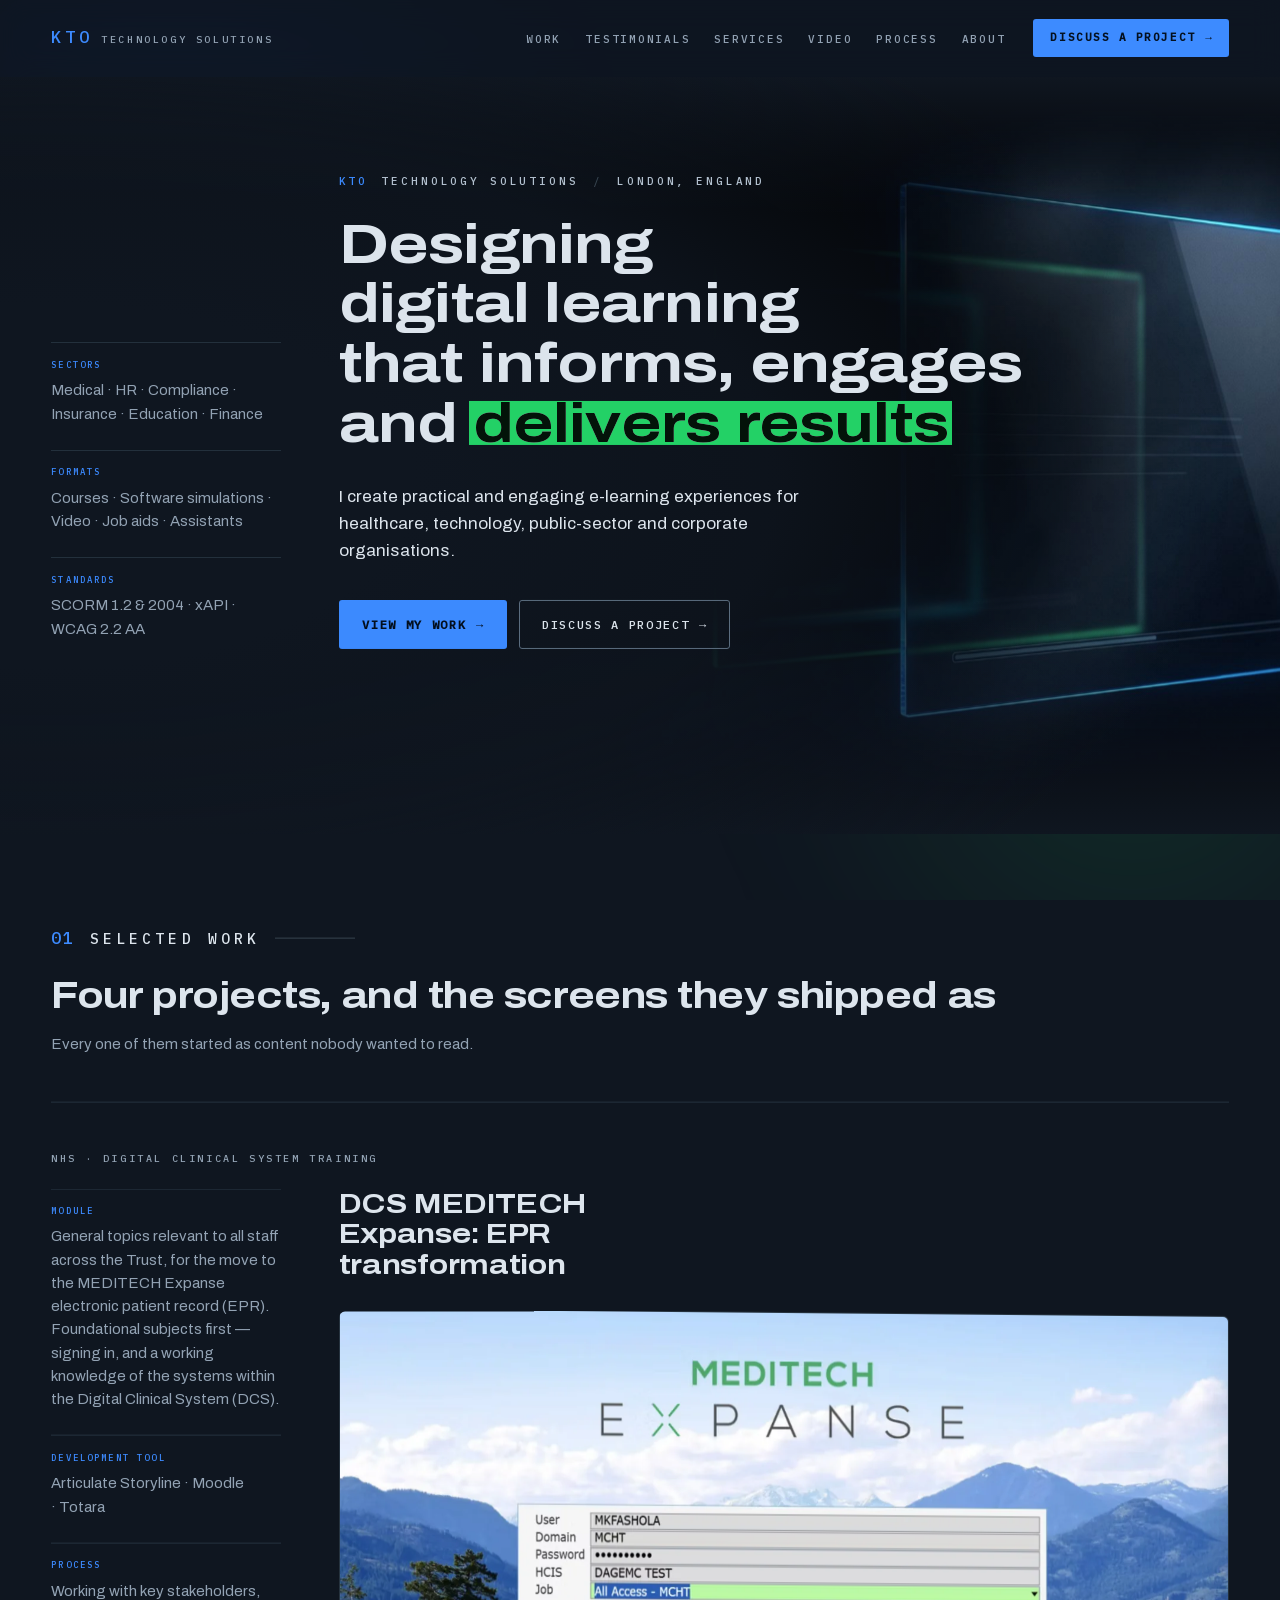
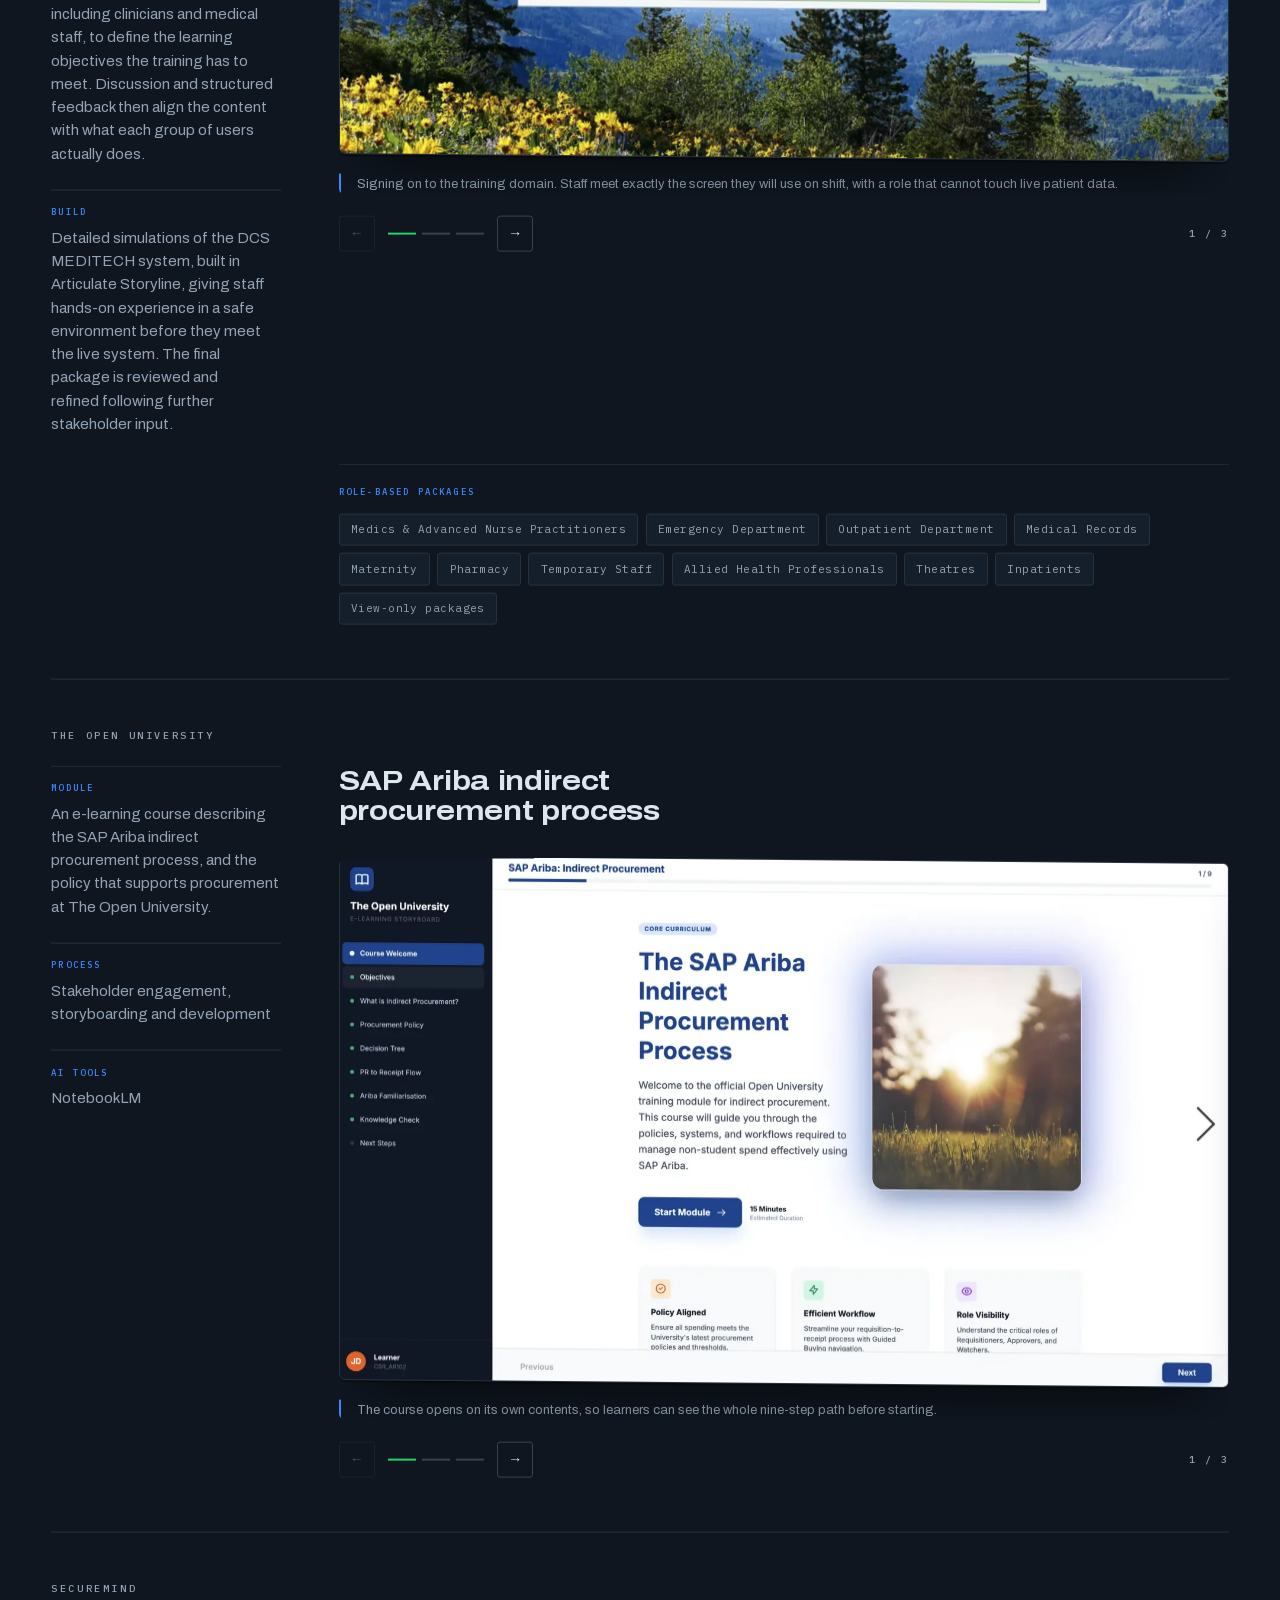
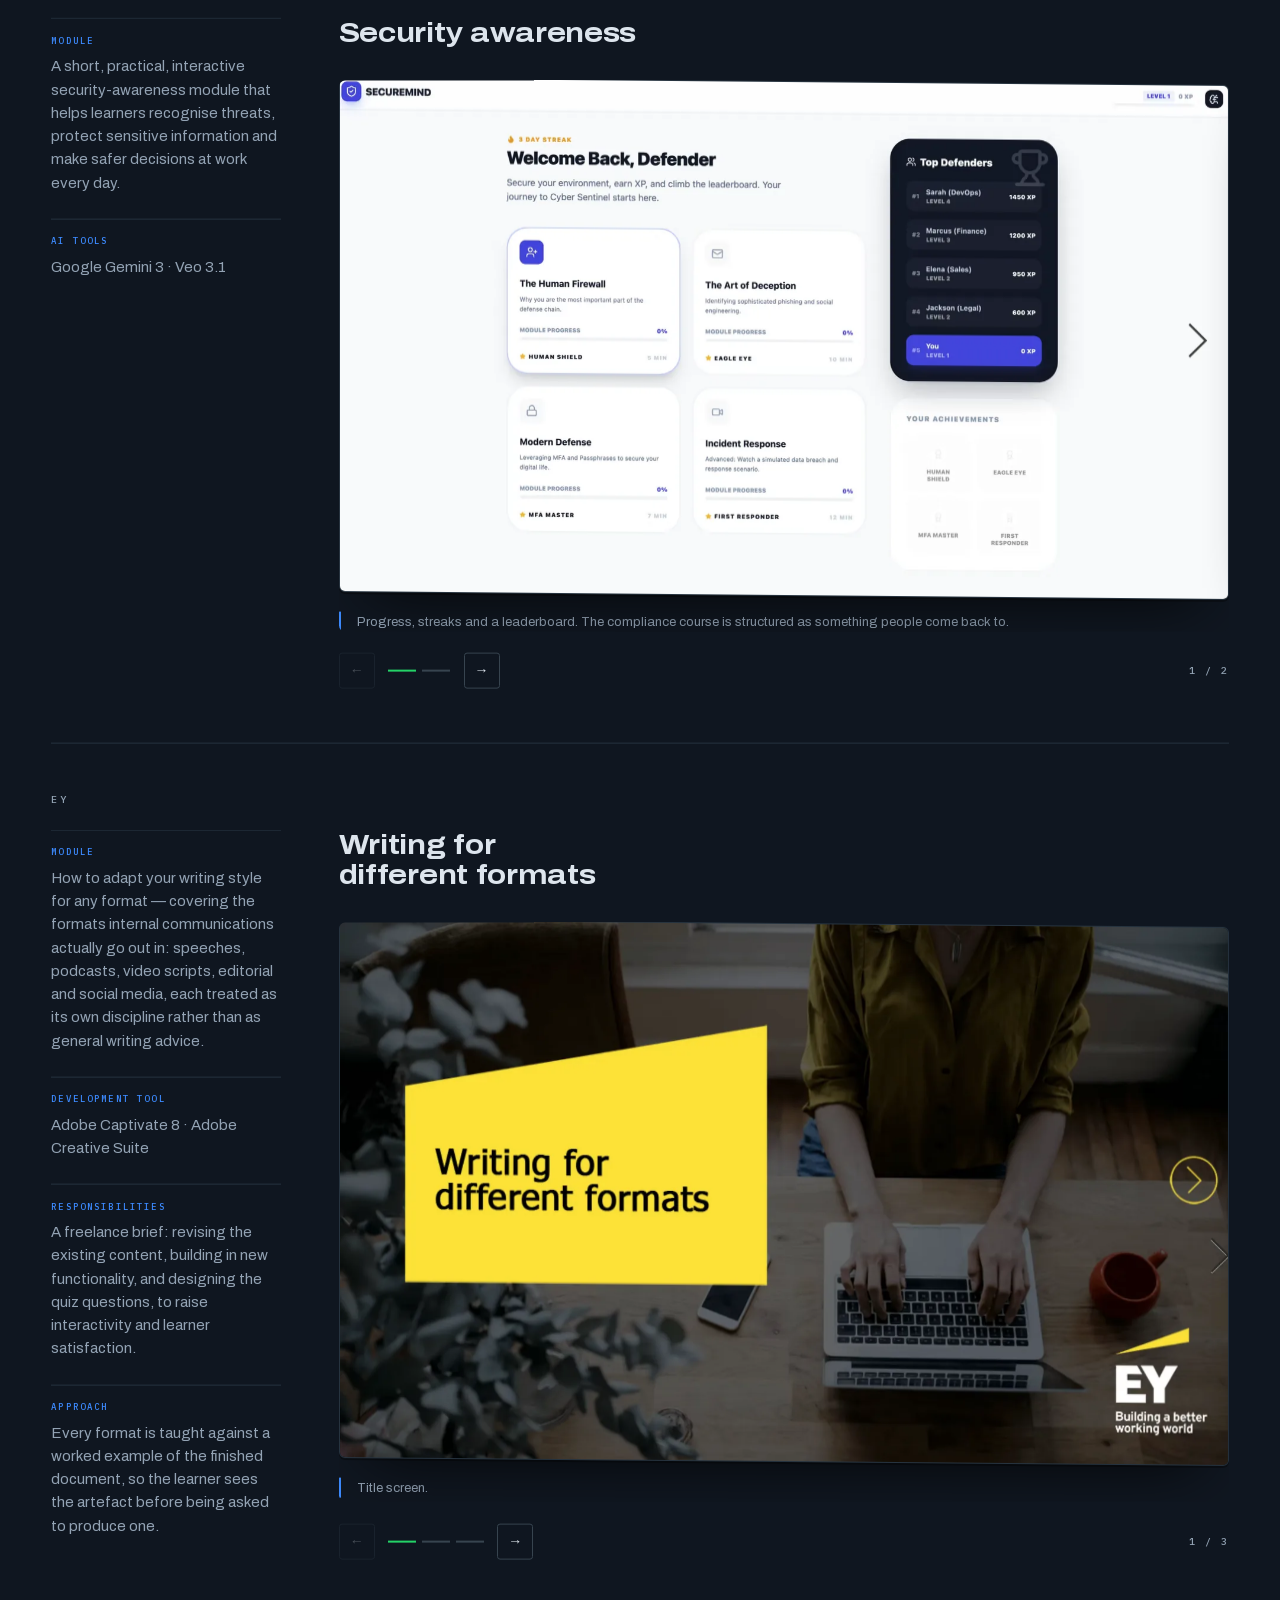
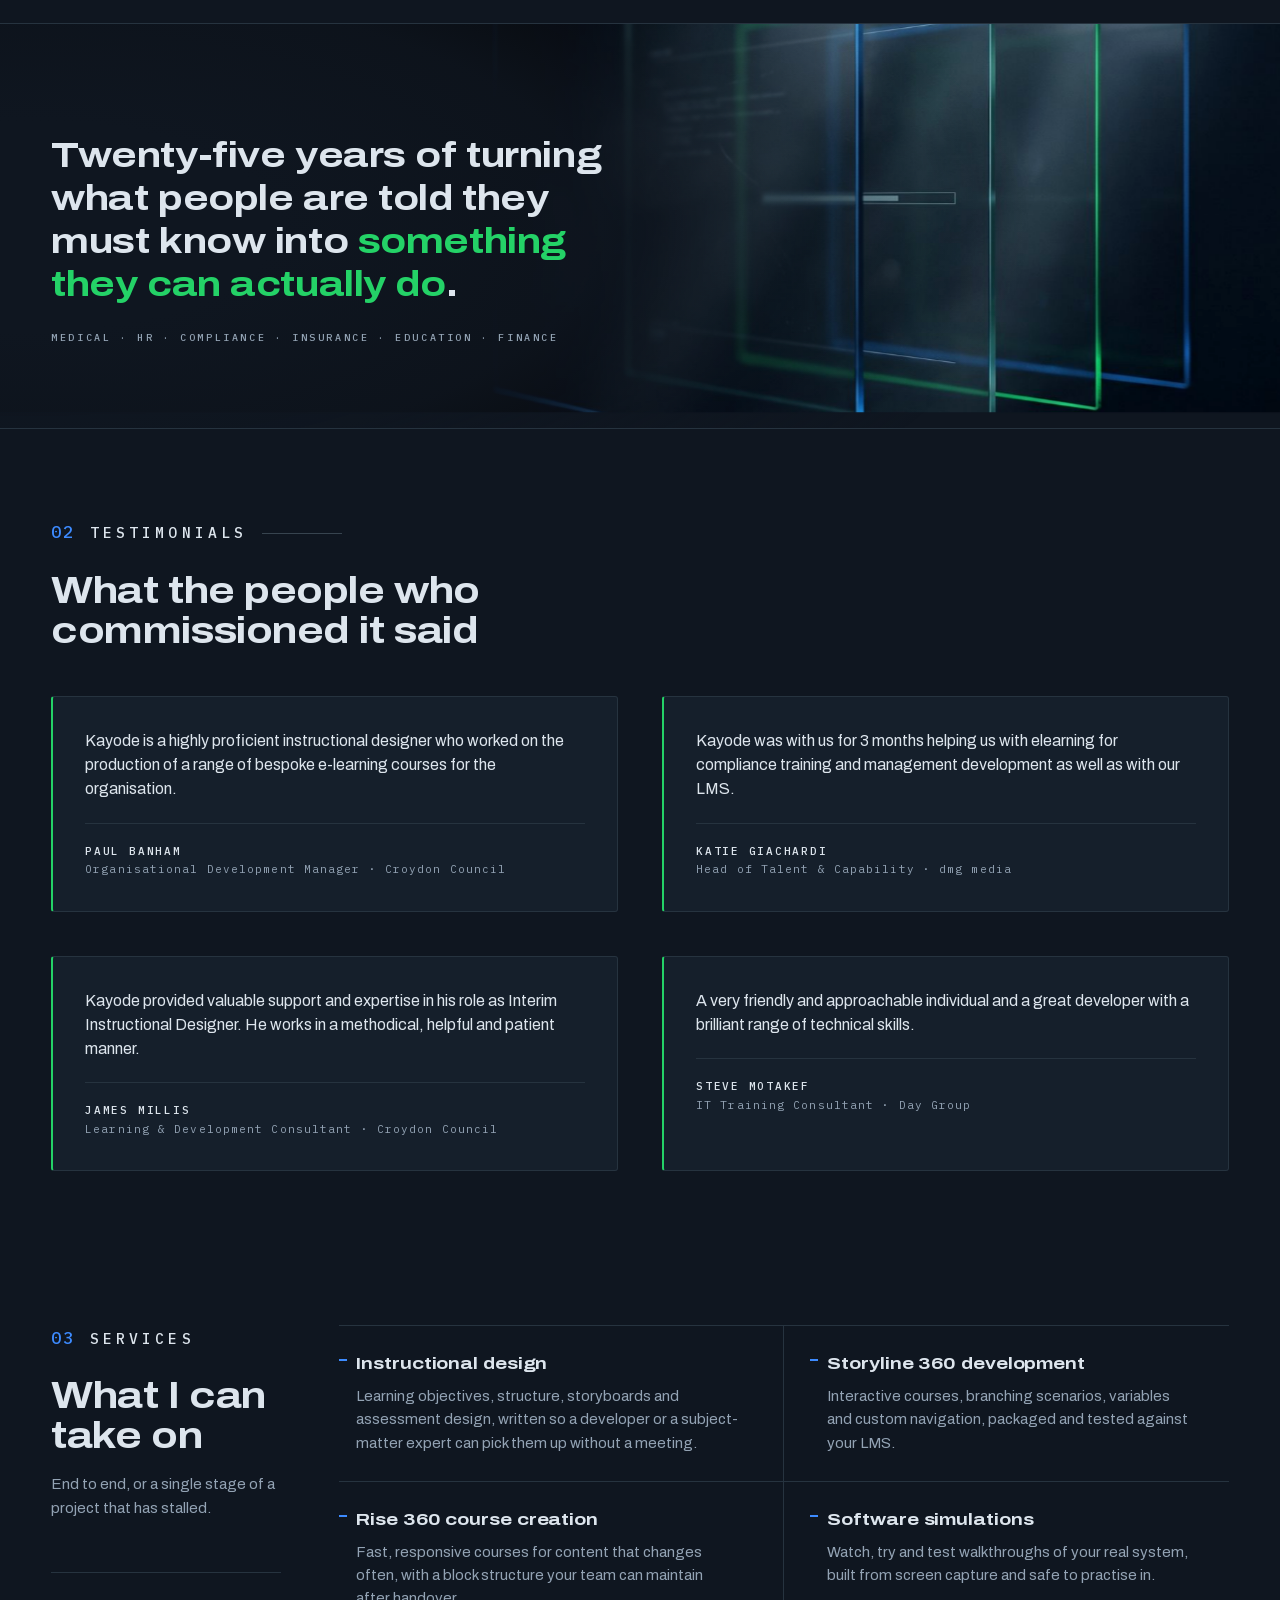
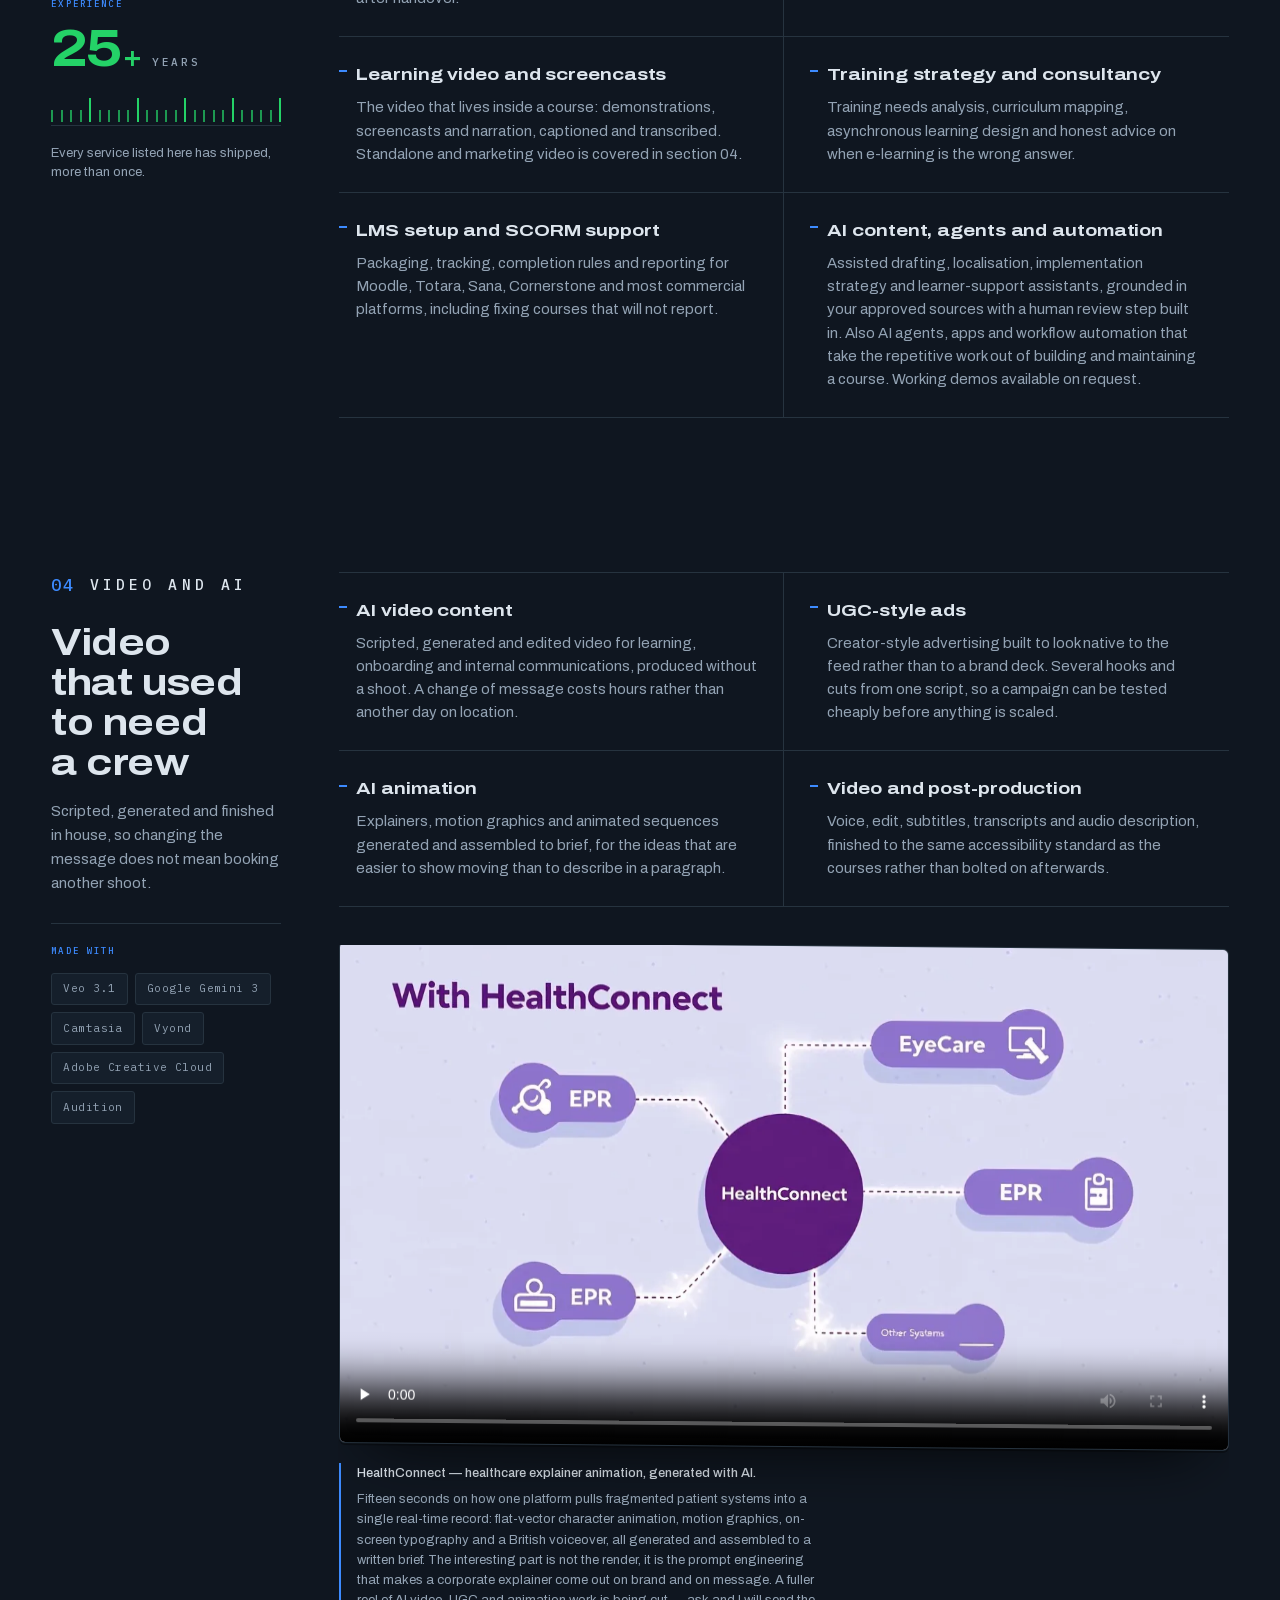
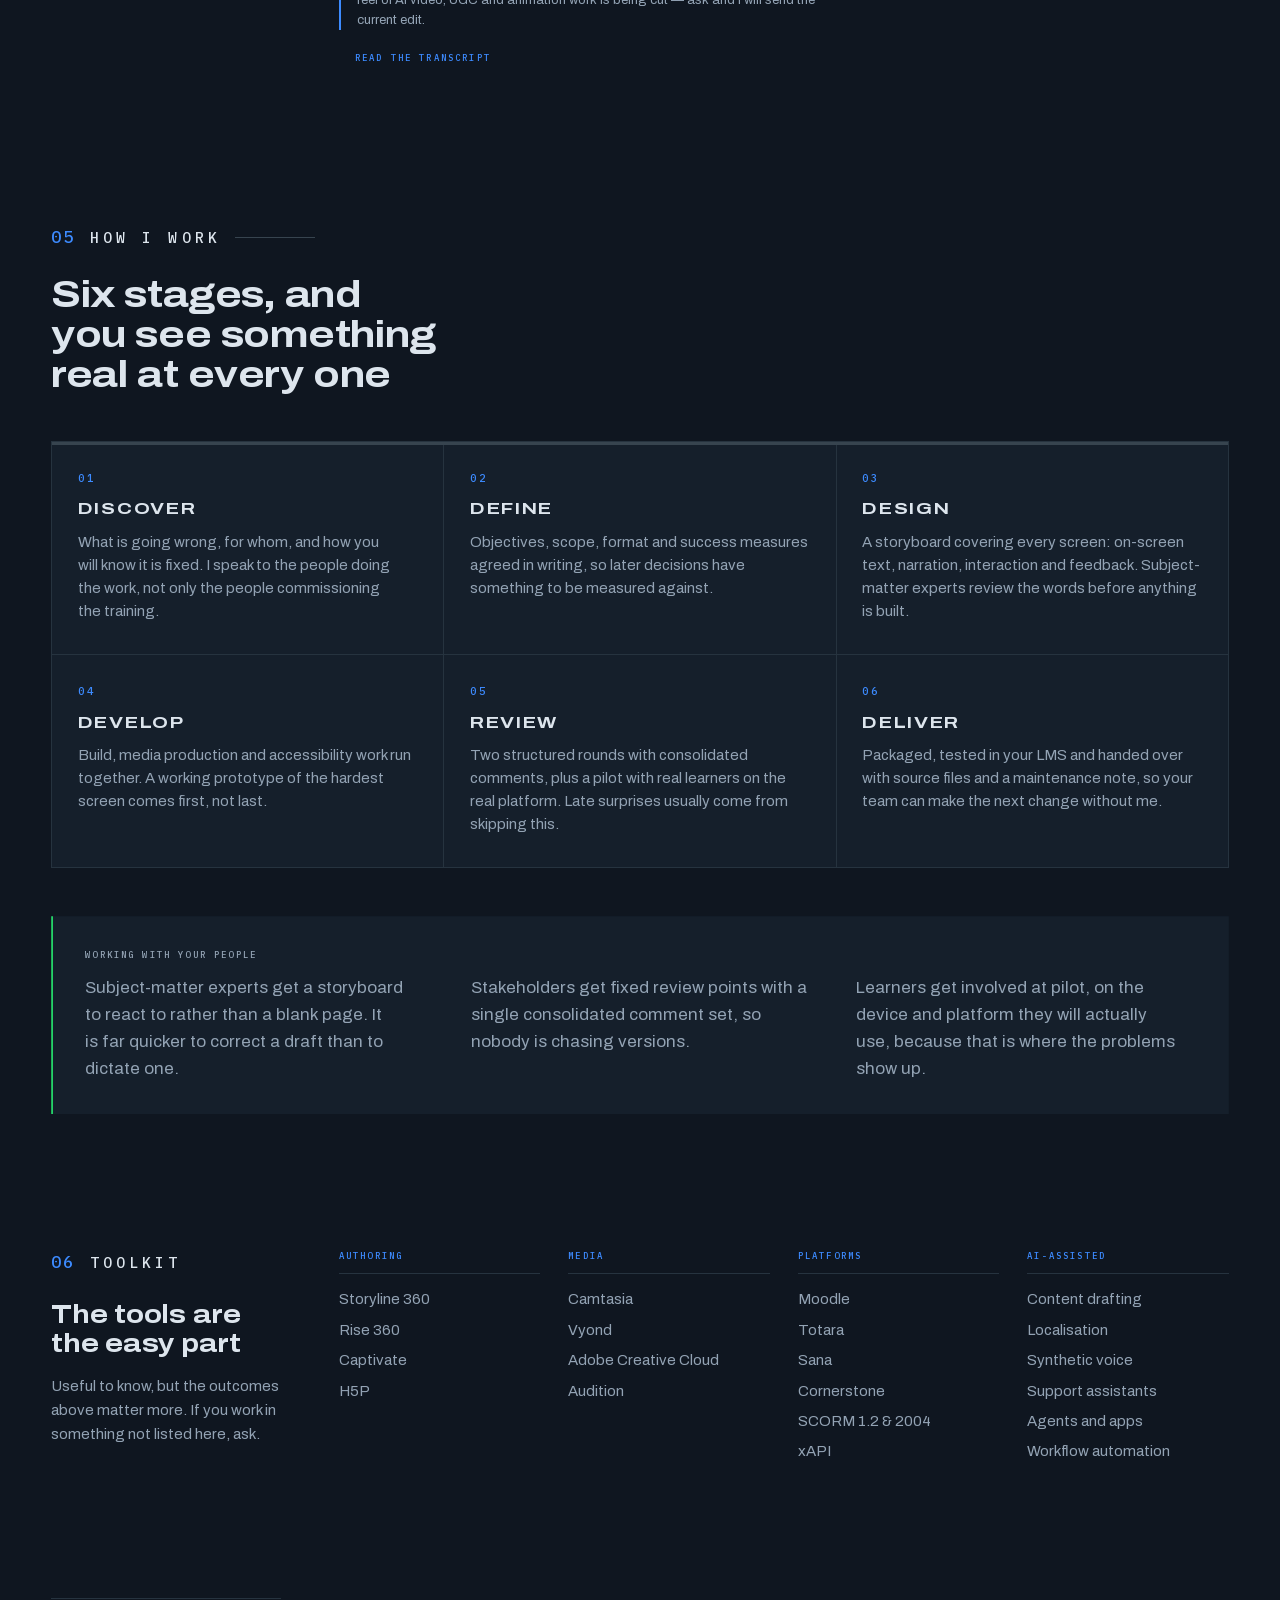
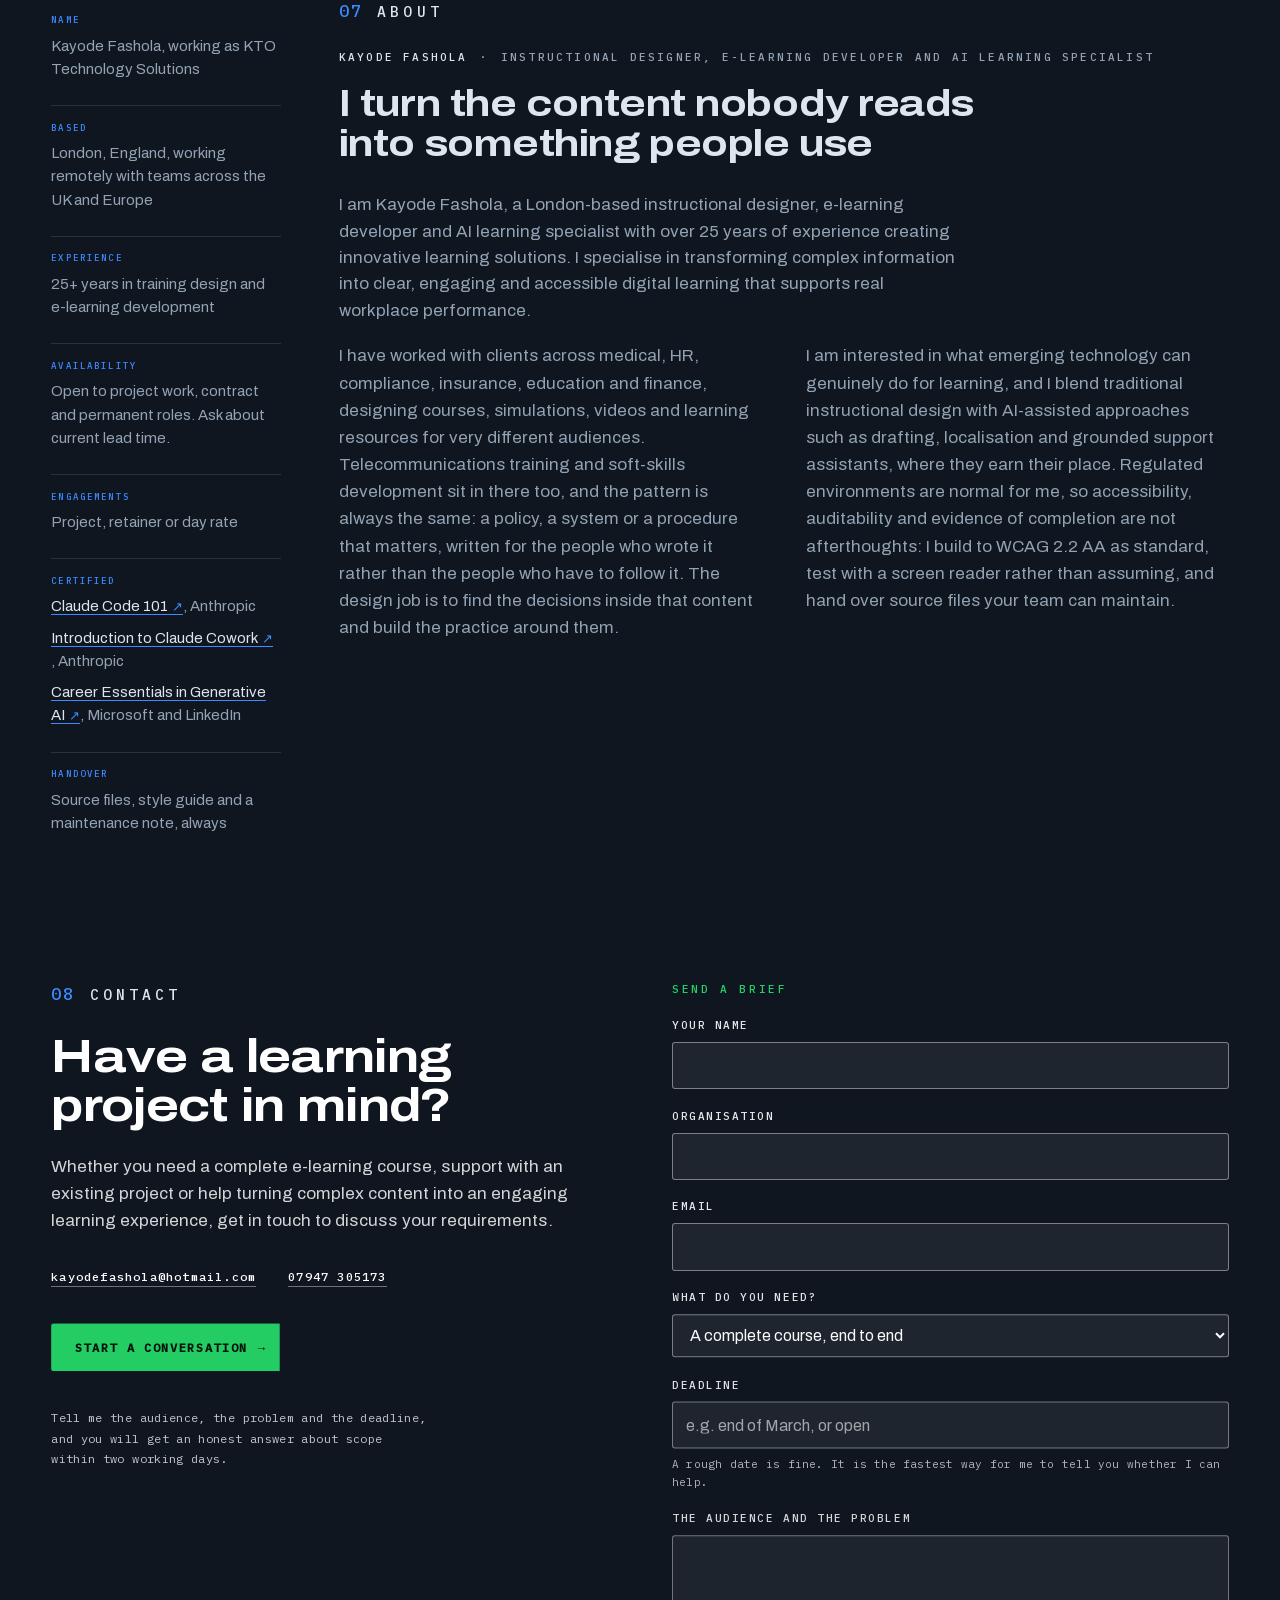
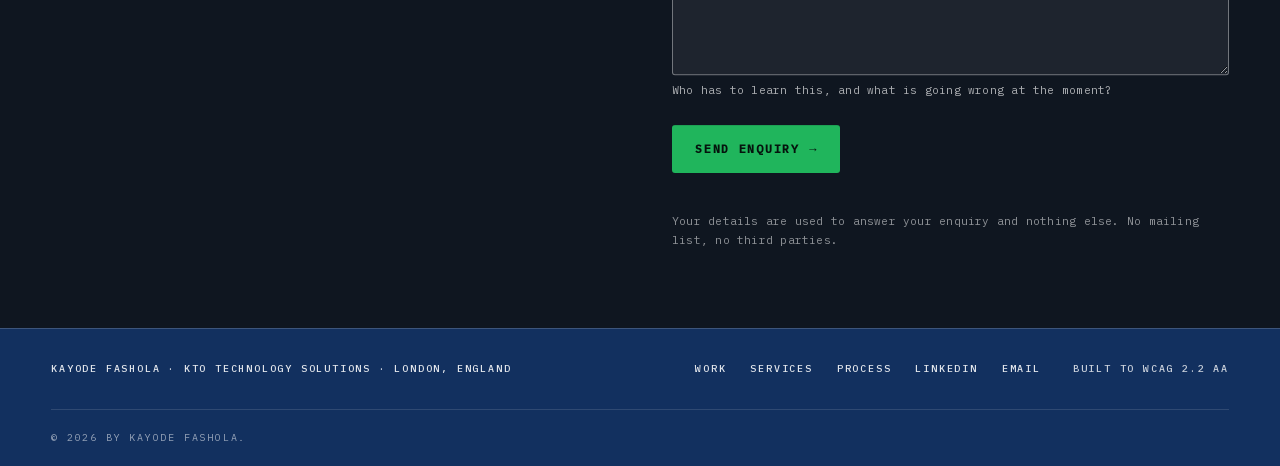
==== commit 6e35c0ba: "Point the site at its real address All 15 absolute URLs now carry kto-technology-development-solutio" ====
--- a/index.html
+++ b/index.html
@@ -29,15 +29,15 @@
      tells Google to index nothing, and an og:image that 404s means every share
      of the site renders with no card. Neither of those looks broken.
      ════════════════════════════════════════════════════════════════════════ -->
-<link rel="canonical" href="https://kto-technology.netlify.app/">
+<link rel="canonical" href="https://kto-technology-development-solutions.netlify.app/">
 
 <meta property="og:type" content="website">
 <meta property="og:site_name" content="KTO Technology Solutions">
 <meta property="og:locale" content="en_GB">
-<meta property="og:url" content="https://kto-technology.netlify.app/">
+<meta property="og:url" content="https://kto-technology-development-solutions.netlify.app/">
 <meta property="og:title" content="Kayode Fashola · E-learning developer and instructional designer, London">
 <meta property="og:description" content="Instructional design, e-learning development and AI video. Twenty-five years turning complex information into learning people can use. NHS, The Open University, EY.">
-<meta property="og:image" content="https://kto-technology.netlify.app/assets/img/og-card.jpg">
+<meta property="og:image" content="https://kto-technology-development-solutions.netlify.app/assets/img/og-card.jpg">
 <meta property="og:image:width" content="1200">
 <meta property="og:image:height" content="630">
 <meta property="og:image:type" content="image/jpeg">
@@ -46,7 +46,7 @@
 <meta name="twitter:card" content="summary_large_image">
 <meta name="twitter:title" content="Kayode Fashola · E-learning developer and instructional designer, London">
 <meta name="twitter:description" content="Instructional design, e-learning development and AI video. Twenty-five years turning complex information into learning people can use. NHS, The Open University, EY.">
-<meta name="twitter:image" content="https://kto-technology.netlify.app/assets/img/og-card.jpg">
+<meta name="twitter:image" content="https://kto-technology-development-solutions.netlify.app/assets/img/og-card.jpg">
 <meta name="twitter:image:alt" content="KTO Technology Solutions: designing digital learning that informs, engages and delivers results.">
 
 <!-- Icons. The SVG is the mark itself and scales anywhere; the ICO is the
@@ -77,14 +77,14 @@
   "@graph": [
     {
       "@type": "ProfessionalService",
-      "@id": "https://kto-technology.netlify.app/#business",
+      "@id": "https://kto-technology-development-solutions.netlify.app/#business",
       "name": "KTO Technology Solutions",
-      "url": "https://kto-technology.netlify.app/",
-      "image": "https://kto-technology.netlify.app/assets/img/og-card.jpg",
+      "url": "https://kto-technology-development-solutions.netlify.app/",
+      "image": "https://kto-technology-development-solutions.netlify.app/assets/img/og-card.jpg",
       "description": "Instructional design and e-learning development: Storyline 360, Rise 360, software simulations, learning video and AI-assisted learning content.",
       "email": "kayodefashola@hotmail.com",
       "telephone": "+44-7947-305173",
-      "founder": { "@id": "https://kto-technology.netlify.app/#kayode" },
+      "founder": { "@id": "https://kto-technology-development-solutions.netlify.app/#kayode" },
       "areaServed": [
         { "@type": "Place", "name": "United Kingdom" },
         { "@type": "Place", "name": "Europe" }
@@ -129,11 +129,11 @@
     },
     {
       "@type": "Person",
-      "@id": "https://kto-technology.netlify.app/#kayode",
+      "@id": "https://kto-technology-development-solutions.netlify.app/#kayode",
       "name": "Kayode Fashola",
       "jobTitle": "Instructional designer, e-learning developer and AI learning specialist",
       "description": "London-based instructional designer, e-learning developer and AI learning specialist with more than 25 years of experience across medical, HR, compliance, insurance, education and finance.",
-      "worksFor": { "@id": "https://kto-technology.netlify.app/#business" },
+      "worksFor": { "@id": "https://kto-technology-development-solutions.netlify.app/#business" },
       "sameAs": ["https://www.linkedin.com/in/kayodefashola/"],
       "hasCredential": [
         {
@@ -166,11 +166,11 @@
     },
     {
       "@type": "WebSite",
-      "@id": "https://kto-technology.netlify.app/#website",
-      "url": "https://kto-technology.netlify.app/",
+      "@id": "https://kto-technology-development-solutions.netlify.app/#website",
+      "url": "https://kto-technology-development-solutions.netlify.app/",
       "name": "KTO Technology Solutions",
       "inLanguage": "en-GB",
-      "publisher": { "@id": "https://kto-technology.netlify.app/#business" }
+      "publisher": { "@id": "https://kto-technology-development-solutions.netlify.app/#business" }
     }
   ]
 }
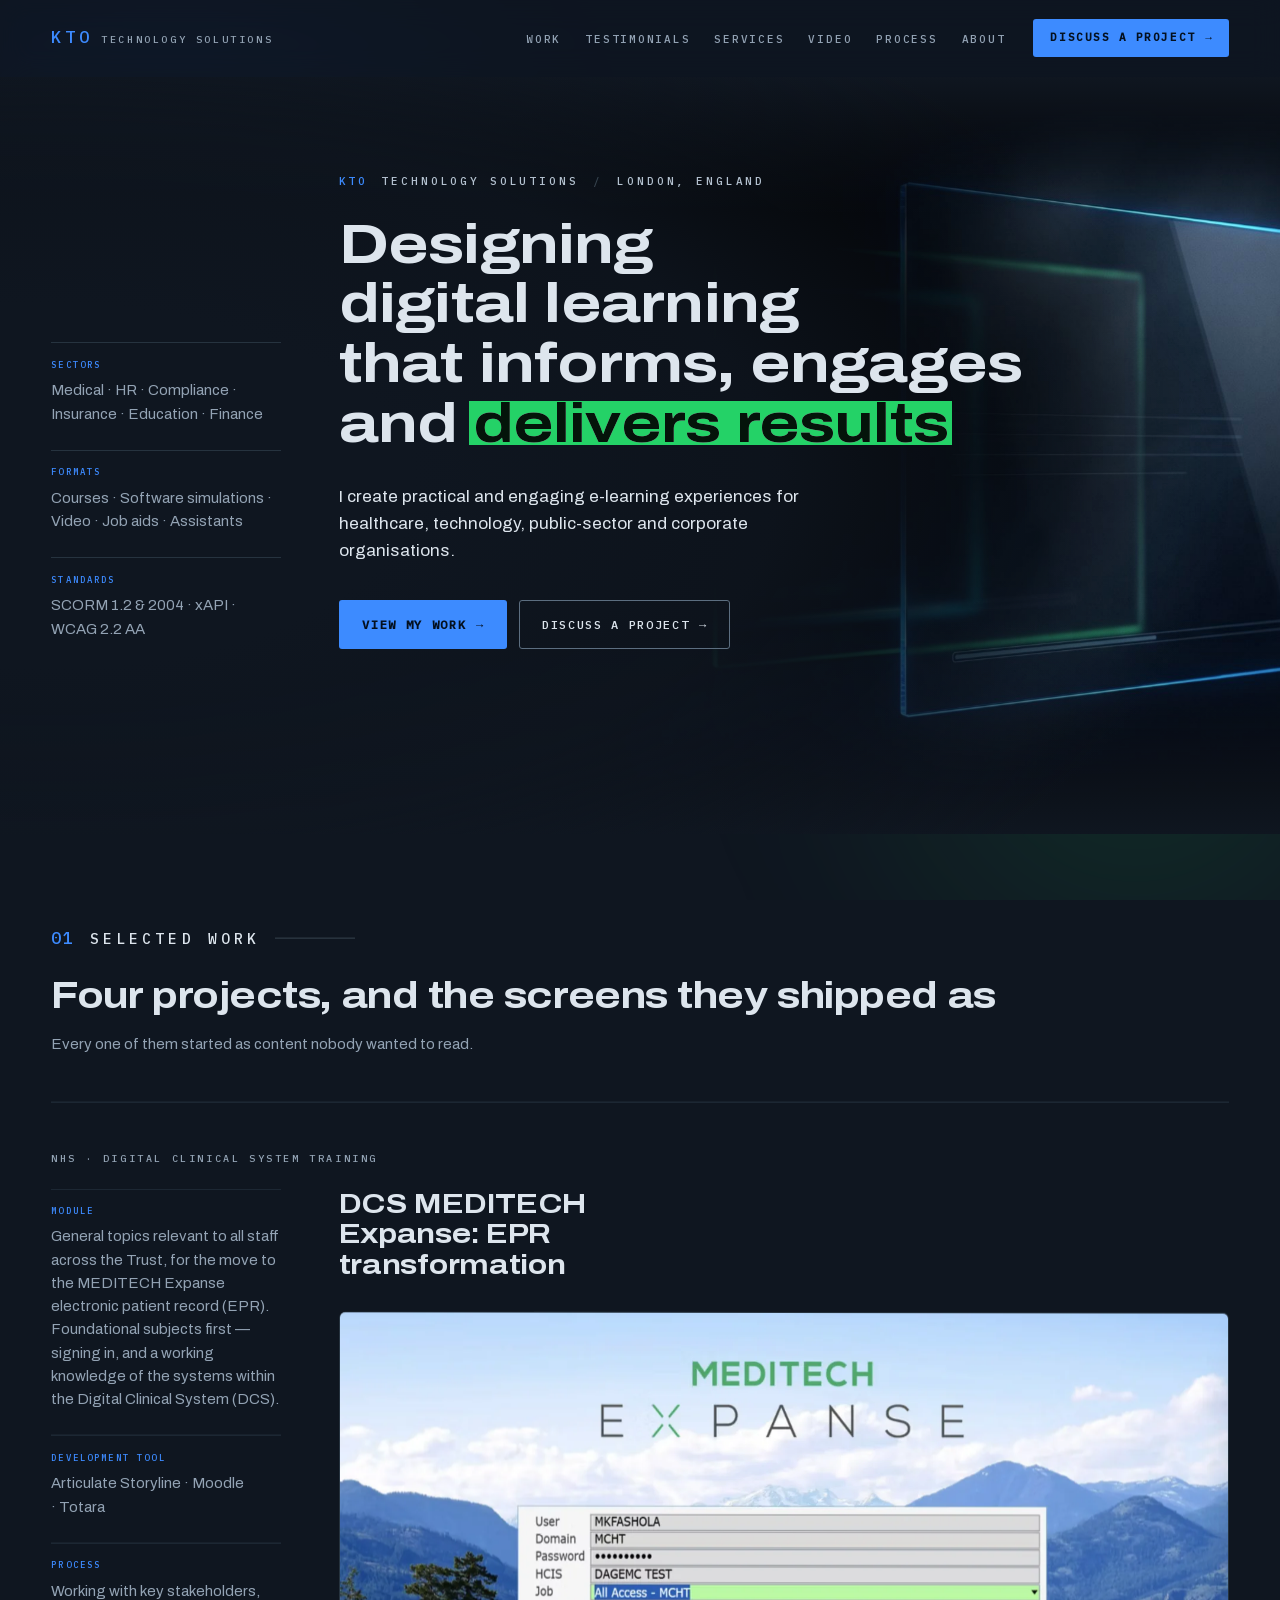
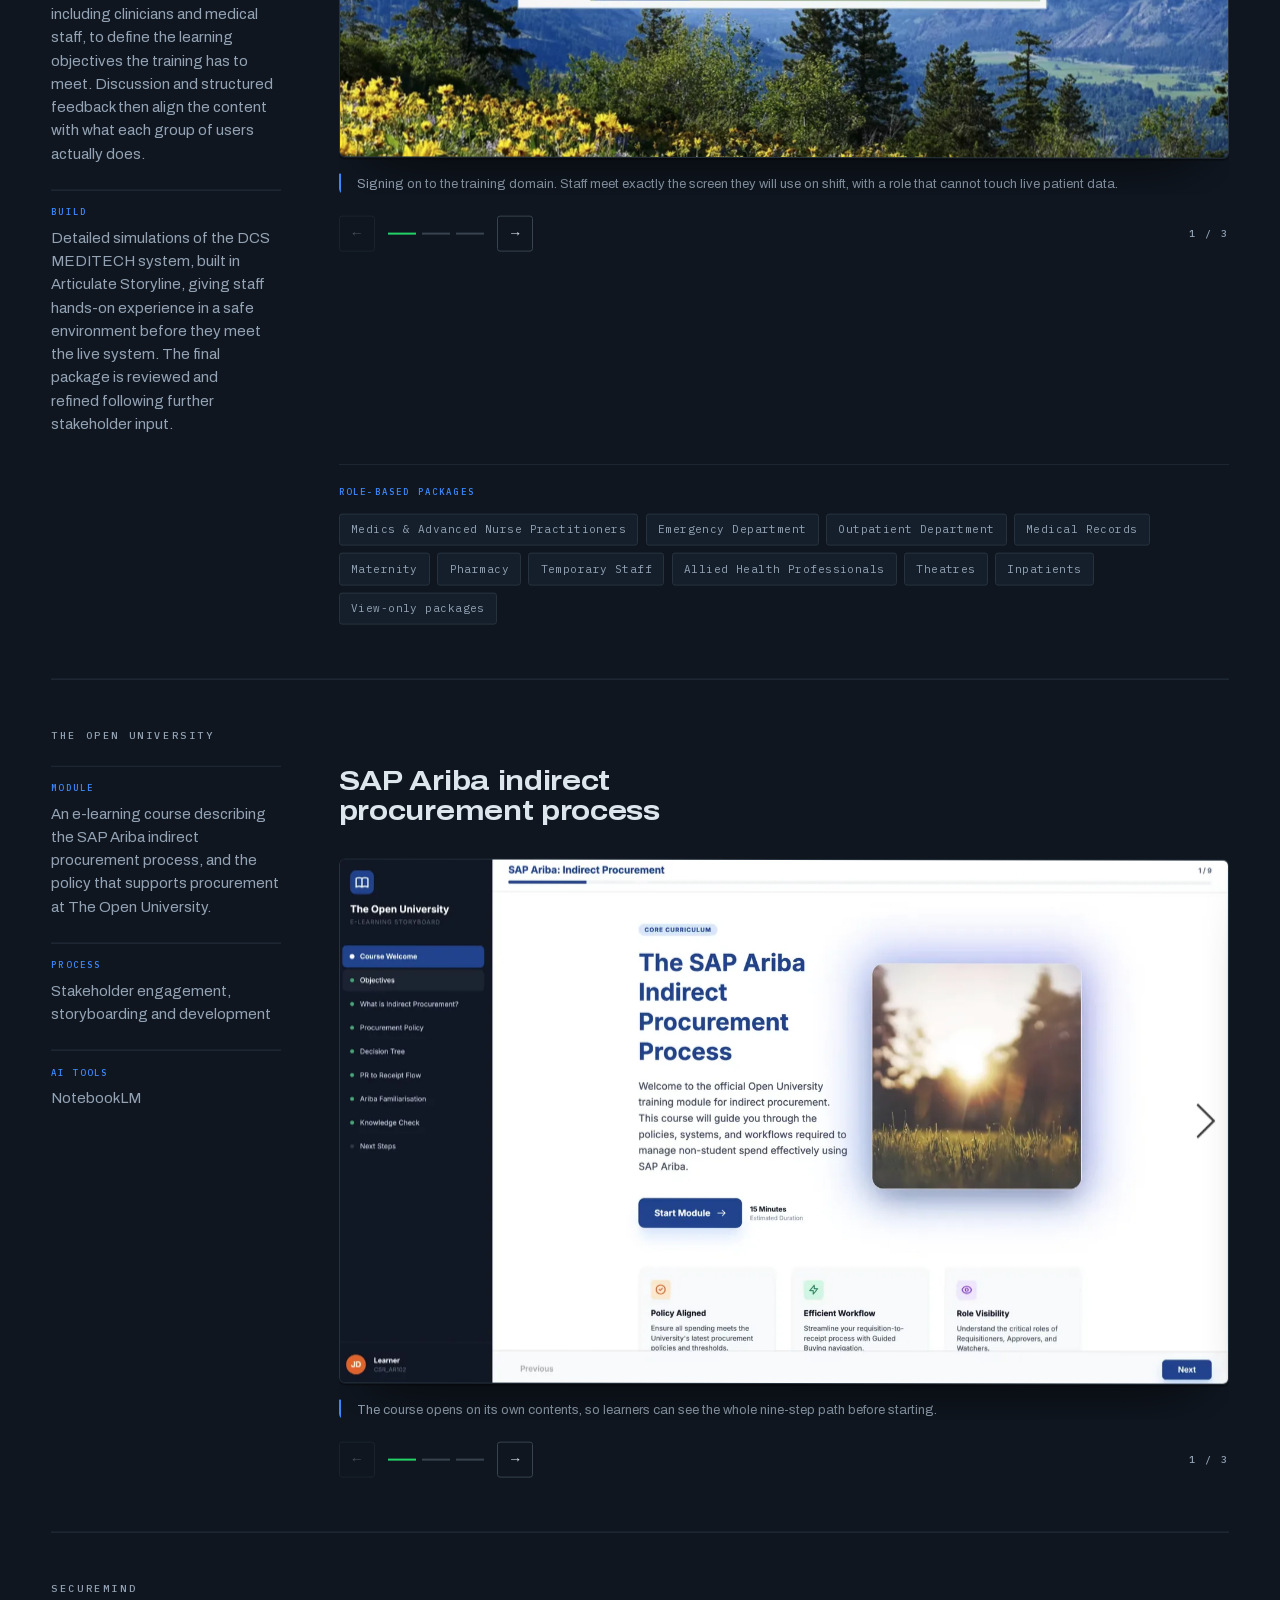
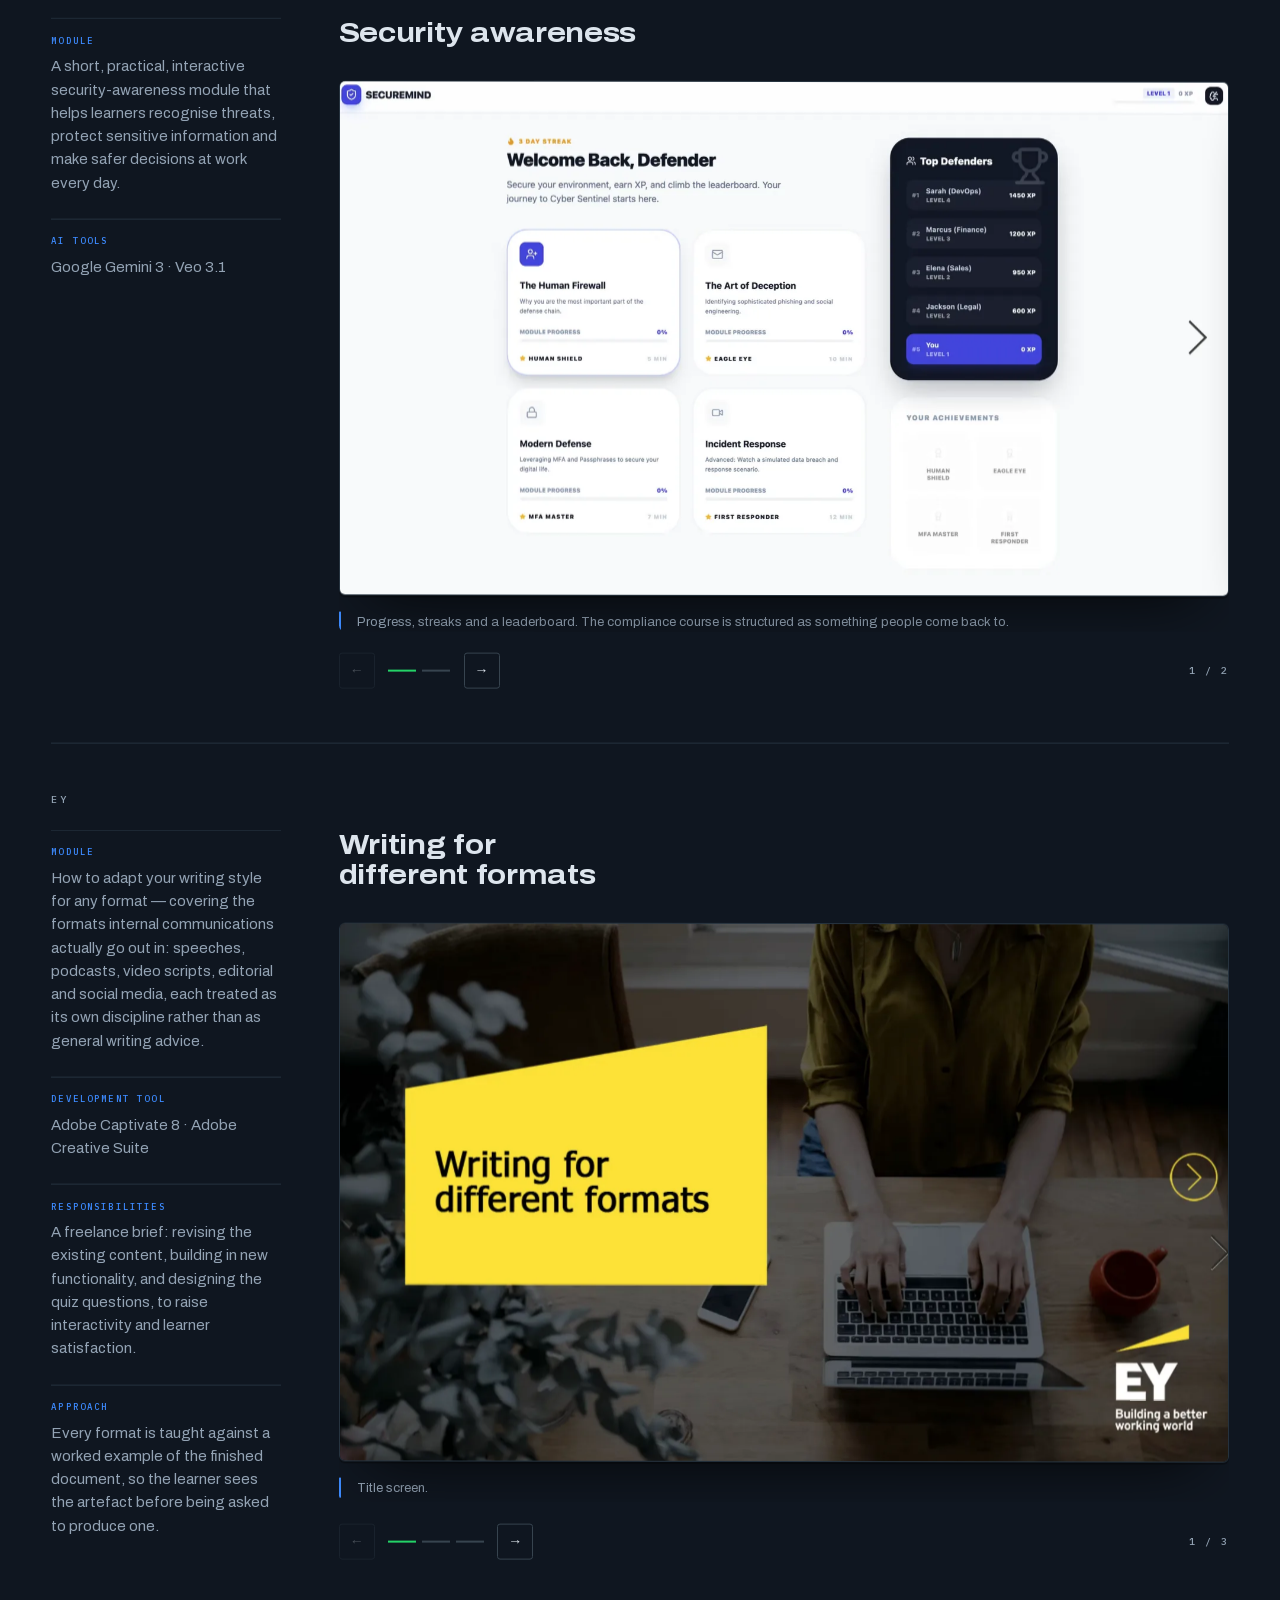
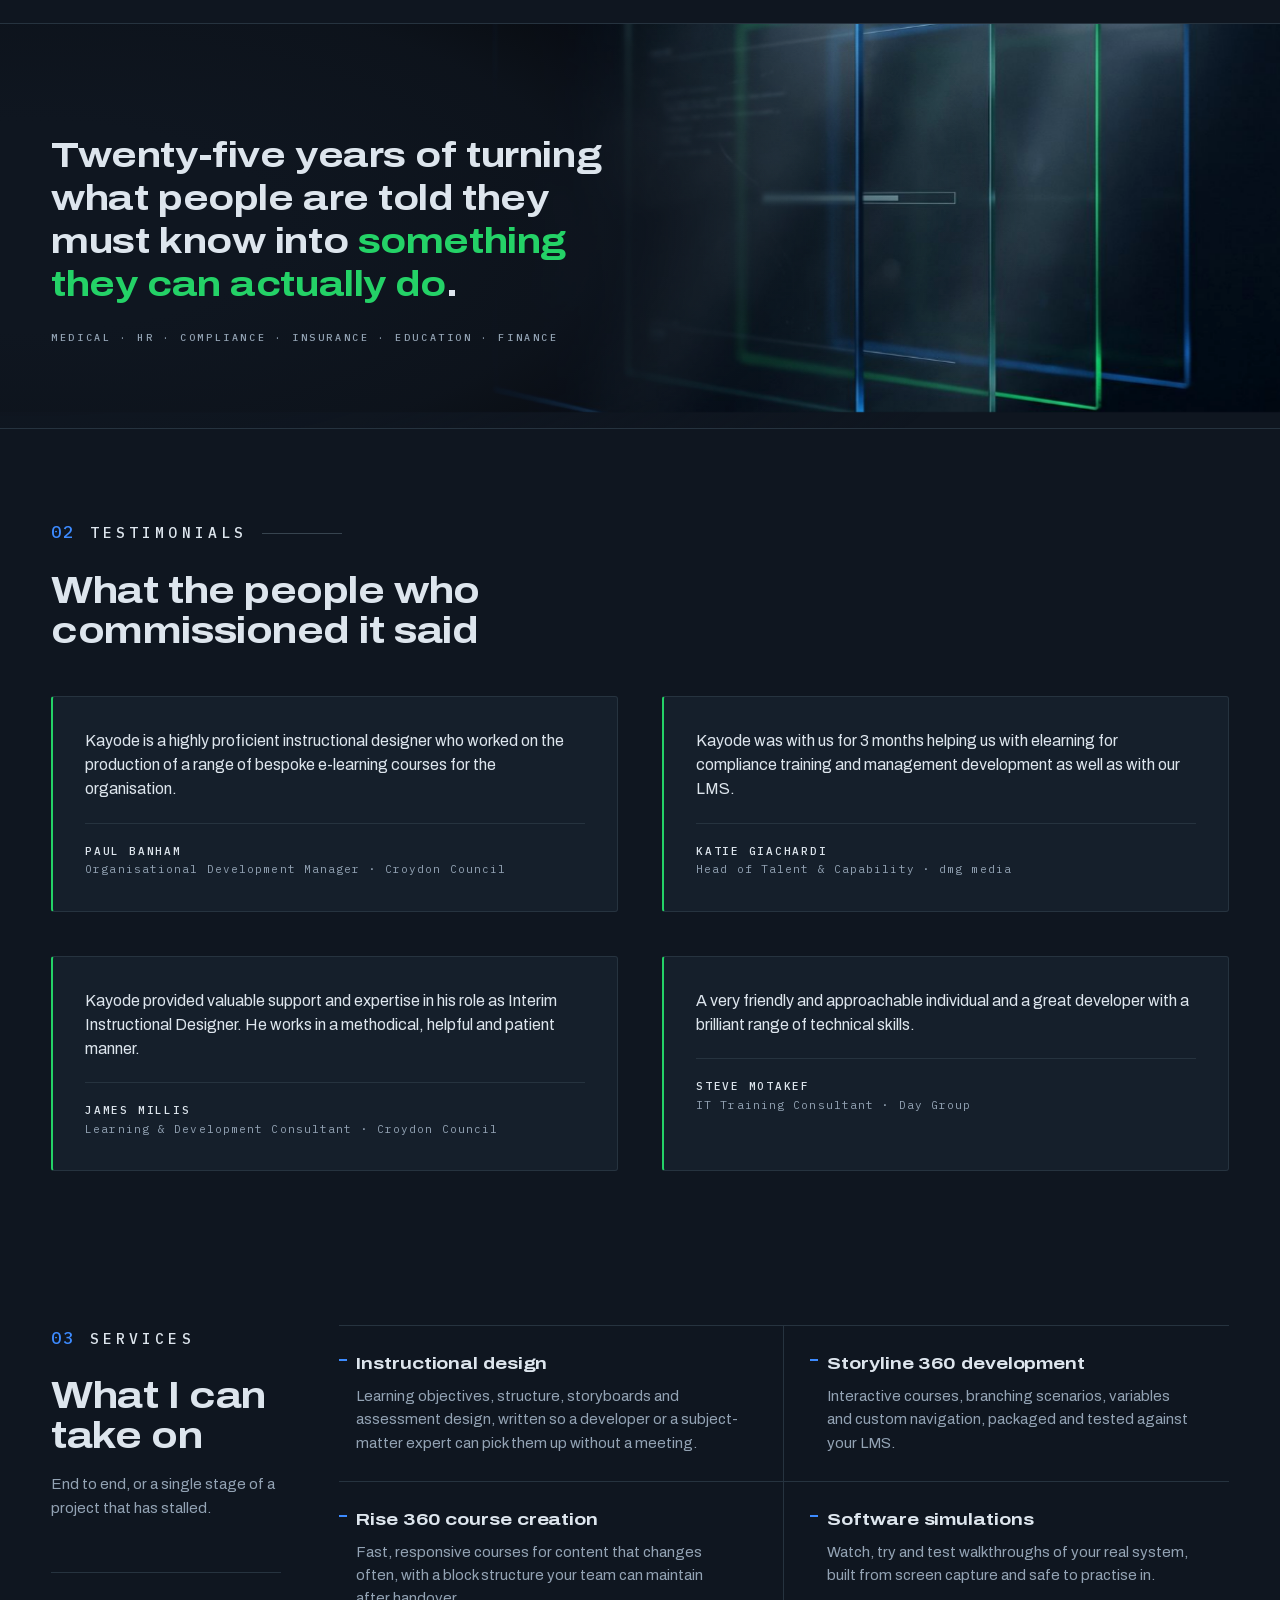
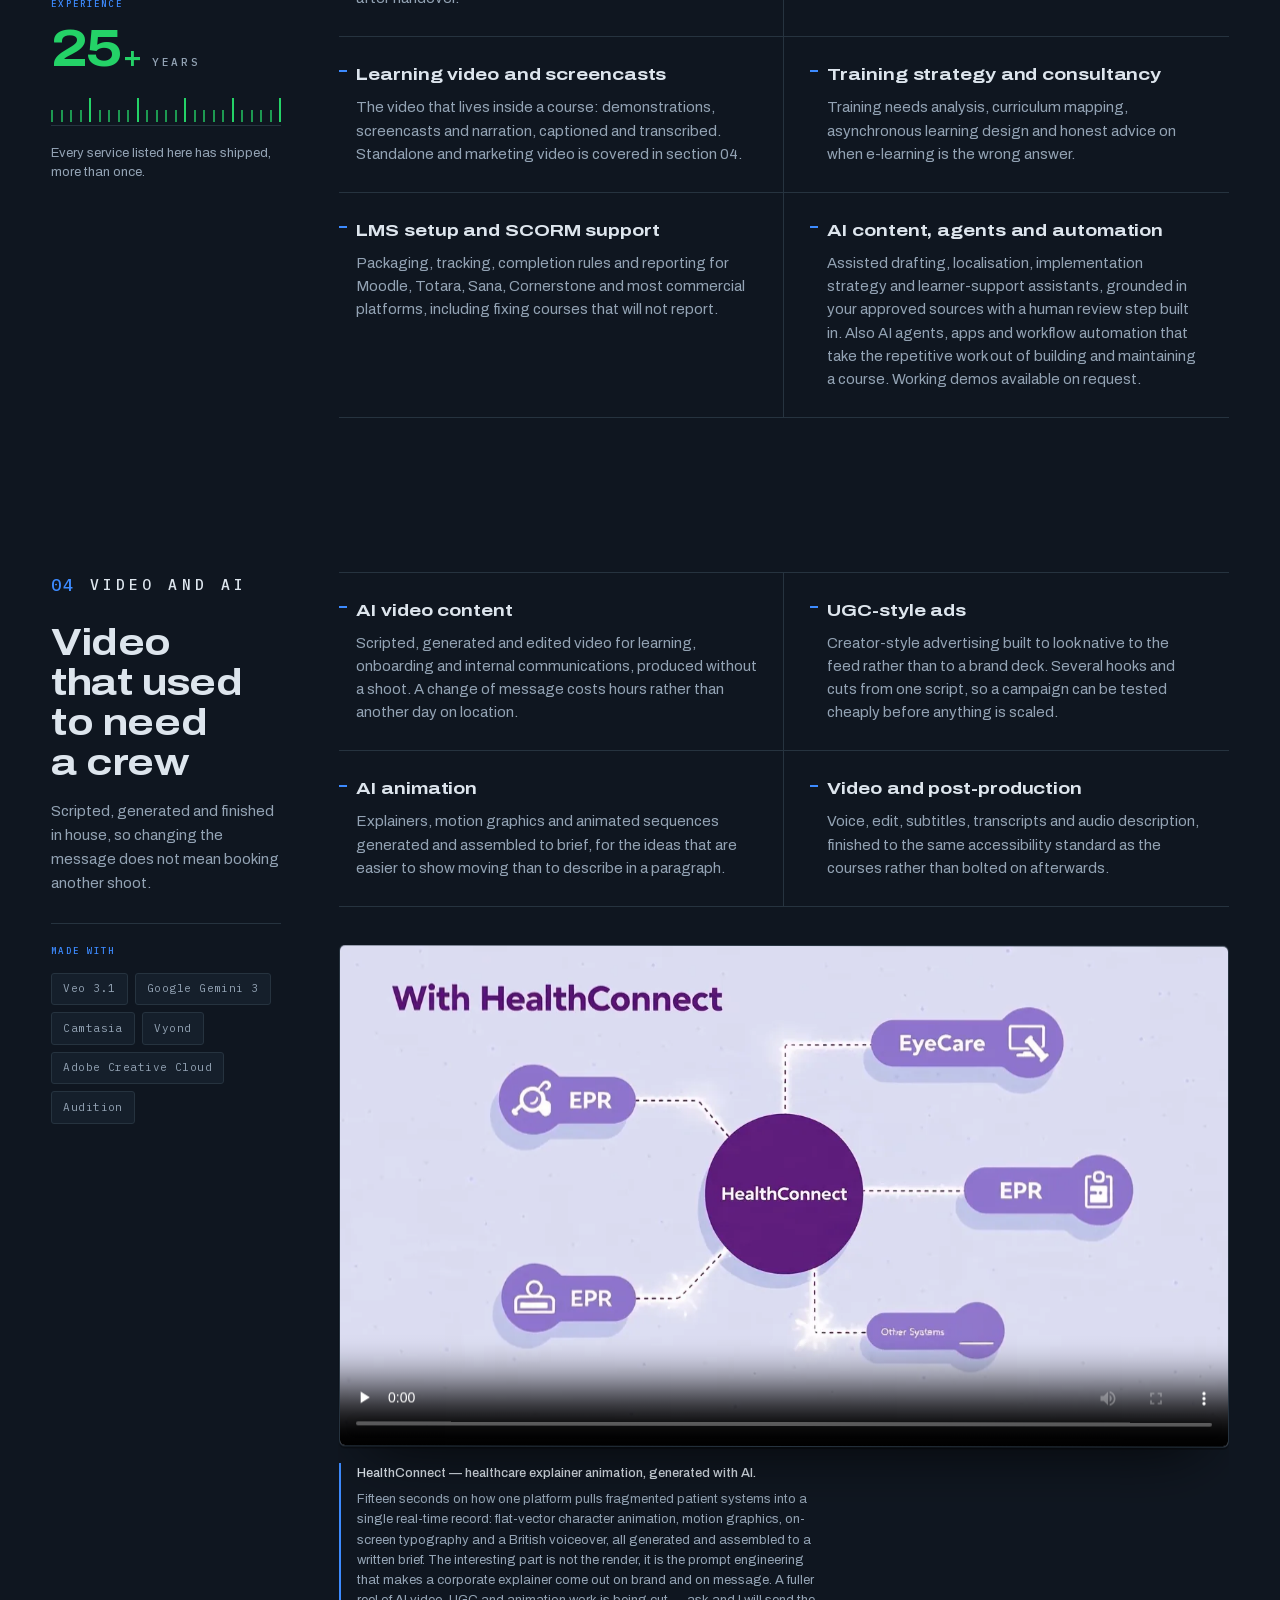
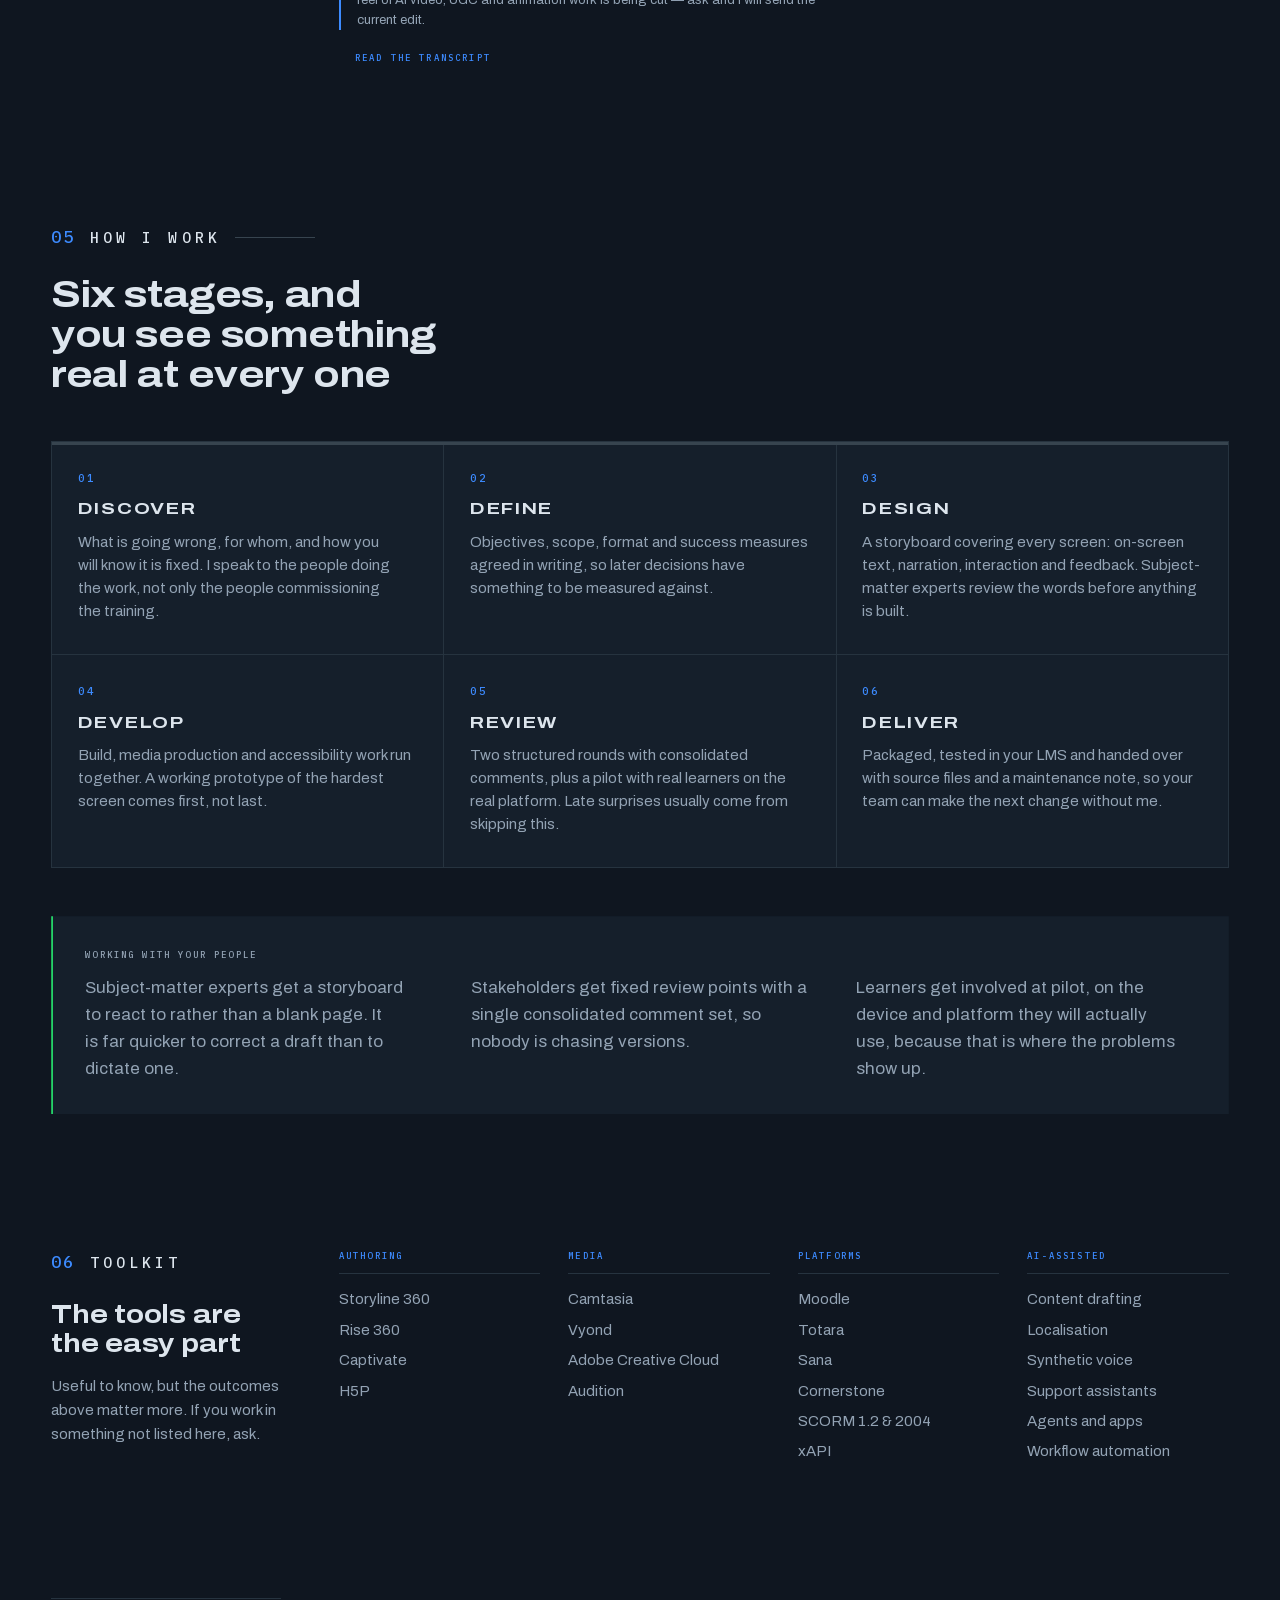
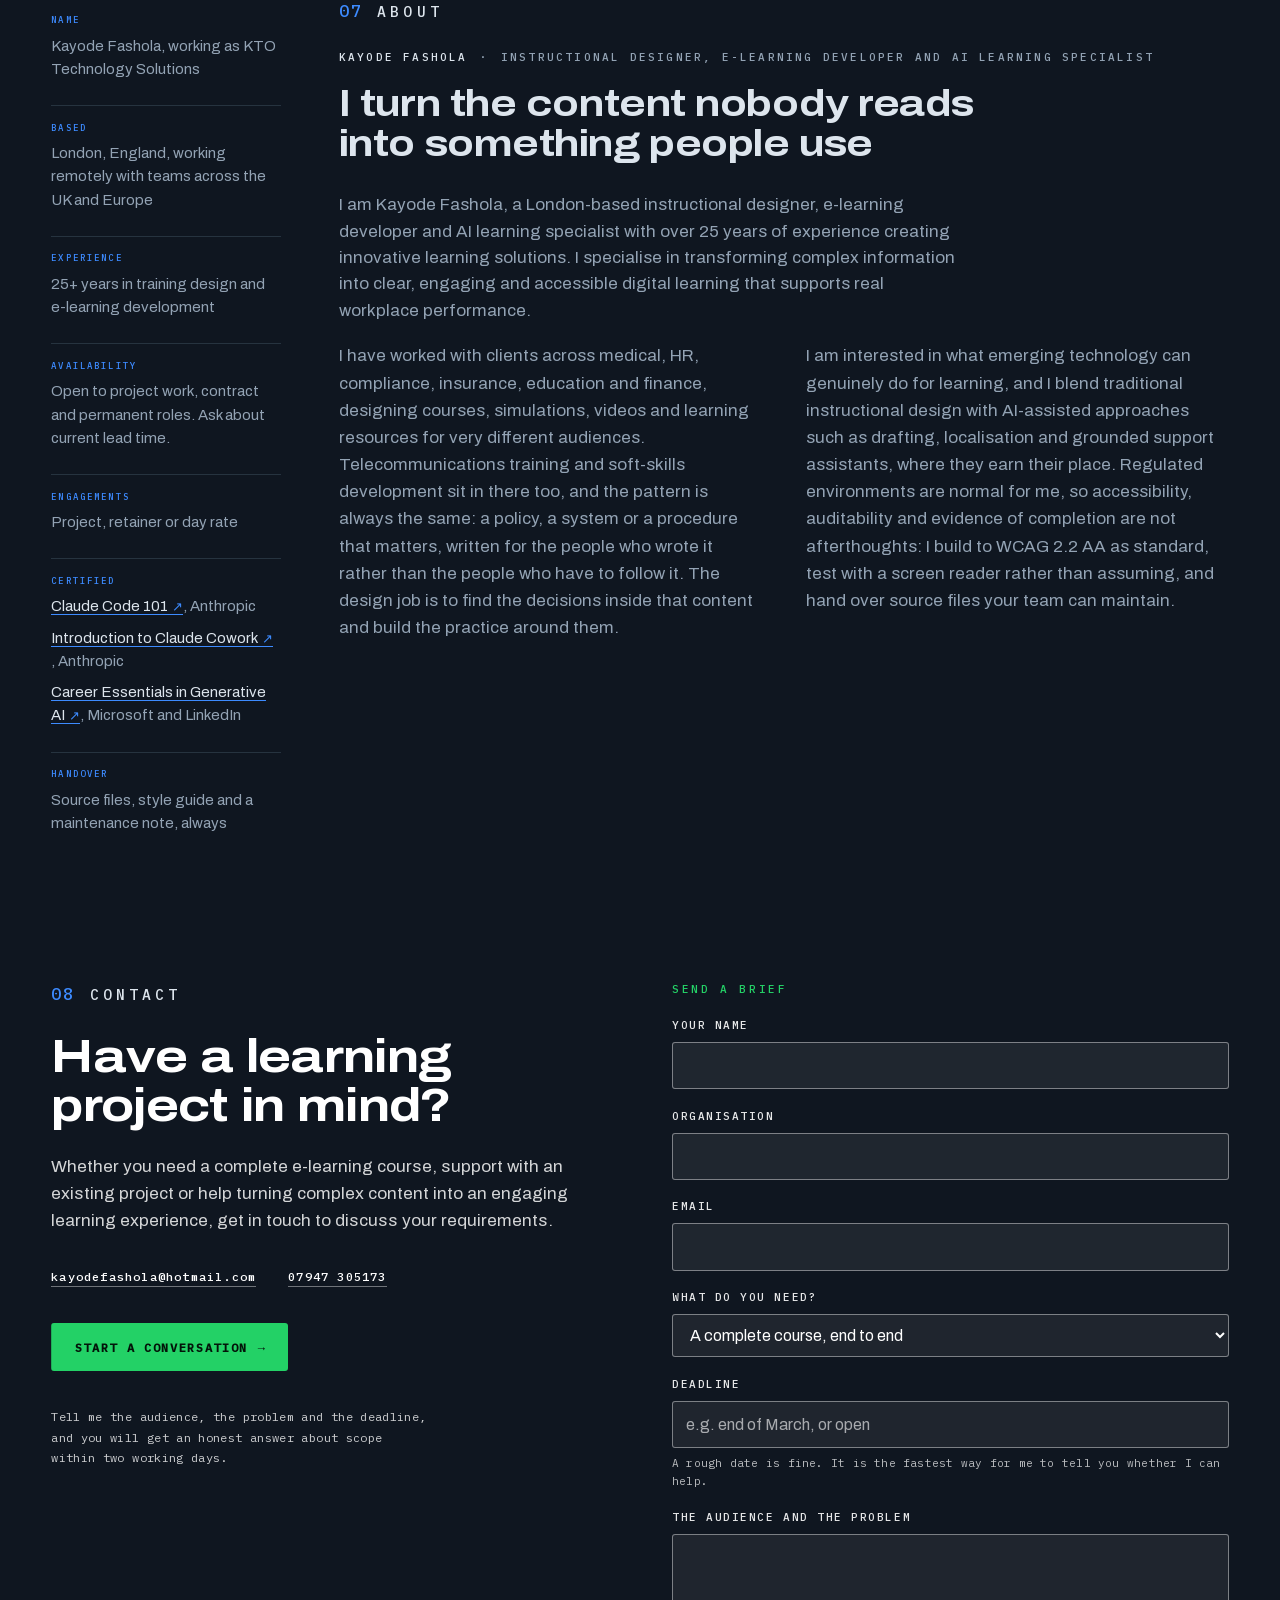
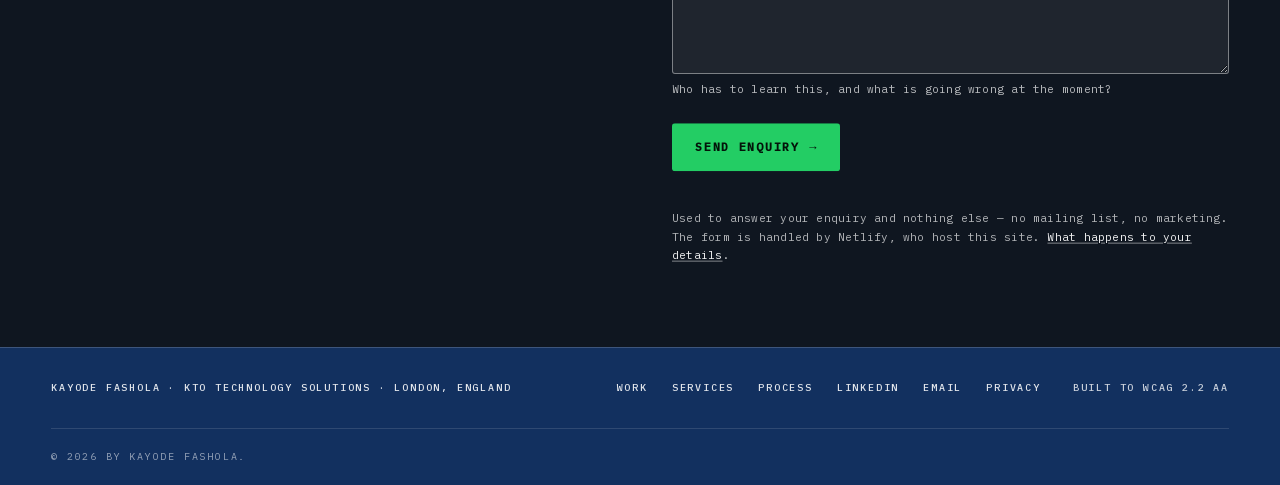
==== commit 215e4ceb: "Add a privacy page, and correct a claim that was not true The form note read "no mailing list, no th" ====
--- a/index.html
+++ b/index.html
@@ -1285,9 +1285,16 @@
              falls back to a normal POST and the thanks.html redirect. -->
         <p class="form__status" role="status"></p>
 
+        <!-- This used to read "no third parties", which was not true: Netlify
+             stores every submission. On a site selling to NHS trusts and
+             universities — who ask about data processing as a matter of course
+             — an unqualified claim like that is one procurement question away
+             from being a problem. It now says what actually happens and links
+             to the detail. -->
         <p class="form__note" data-reveal>
-          Your details are used to answer your enquiry and nothing else. No mailing list,
-          no third parties.
+          Used to answer your enquiry and nothing else — no mailing list, no marketing.
+          The form is handled by Netlify, who host this site.
+          <a href="/privacy.html">What happens to your details</a>.
         </p>
       </form>
 
@@ -1314,6 +1321,7 @@
           <li><a href="assets/kayode-fashola-cv.pdf">CV (PDF)</a></li>
         -->
         <li><a href="mailto:kayodefashola@hotmail.com">Email</a></li>
+        <li><a href="/privacy.html">Privacy</a></li>
       </ul>
       <p>Built to WCAG 2.2 AA</p>
     </div>
--- a/assets/css/styles.css
+++ b/assets/css/styles.css
@@ -1192,6 +1192,15 @@
   font-size:.6875rem; line-height:1.7; letter-spacing:.02em;
   color:rgba(255,255,255,.72);
 }
+/* White rather than the band's green focus colour: this is running prose, and
+   at 9.5:1 on the navy it is legible without competing with the send button
+   directly above it. */
+.form__note a{
+  color:#fff;
+  text-decoration-color:rgba(255,255,255,.5);
+  text-underline-offset:.18em;
+}
+.form__note a:hover{ text-decoration-color:currentColor; }
 
 /* Empty until the form is submitted, so it must take no space until it has
    something to say — an empty box above the privacy note reads as a rendering
@@ -1482,6 +1491,65 @@
   text-underline-offset:.18em;
 }
 .mini__text a:hover{ color:var(--blue-2); text-decoration-color:currentColor; }
+/* ---------- privacy.html ------------------------------------------------
+   A document rather than a single statement, so it needs a measure, headings
+   and running links — none of which the two other small pages required. It
+   still uses the .mini shell for the header, footer and full-height frame.
+   ----------------------------------------------------------------------- */
+.mini__body--doc{ align-items:flex-start; }
+.doc{ max-width:62ch; }
+.doc .modlabel{ margin-bottom:1.1rem; }
+.doc__lead{
+  margin-top:1.5rem;
+  font-size:clamp(1.0625rem,1.35vw,1.24rem);
+  line-height:1.55;
+  color:var(--text);
+}
+.doc h2{
+  margin-top:2.75rem; margin-bottom:.65rem;
+  font-family:var(--f-display);
+  font-stretch:var(--wd-display);
+  font-size:clamp(1.05rem,1.5vw,1.3rem);
+  font-weight:600;
+  letter-spacing:-.01em;
+  color:var(--text);
+}
+.doc p{
+  margin-top:.9rem;
+  font-size:.9375rem; line-height:1.65;
+  color:var(--text-2);
+  text-wrap:pretty;
+}
+.doc strong{ color:var(--text); font-weight:500; }
+.doc code{
+  font-family:var(--f-mono); font-size:.85em;
+  padding:.1em .35em; border-radius:2px;
+  background:var(--ink-2); color:var(--text);
+}
+/* Same reasoning as .mini__text a — this stylesheet has no global anchor rule,
+   and these are the first links this site sets in running prose.
+
+   Scoped to `p`, NOT to `.doc a`. `.doc a` has specificity (0,1,1) and beats
+   `.btn--solid` at (0,1,0), so it repainted the button label blue on a blue
+   background — 1:1, completely invisible. Any rule broad enough to catch
+   prose links here is broad enough to catch the buttons underneath them. */
+.doc p a{
+  color:var(--blue);            /* 5.48:1 on the ink */
+  text-decoration-color:rgba(61,139,255,.5);
+  text-underline-offset:.18em;
+}
+.doc p a:hover{ color:var(--blue-2); text-decoration-color:currentColor; }
+.doc__meta{
+  margin-top:2.5rem;
+  font-family:var(--f-mono); font-size:.6875rem;
+  letter-spacing:.1em; text-transform:uppercase;
+  /* NOT --line-2. That is a hairline colour for dividers and measures 1.82:1
+     on the ink — a 1.4.3 failure the moment it carries text. 5.06:1 here, the
+     same weight as .mini__legal. */
+  color:rgba(221,229,237,.55);
+}
+.doc .actions{ margin-top:2.25rem; }
+
 .mini__foot{
   padding-block:1.75rem;
   border-top:1px solid var(--line);
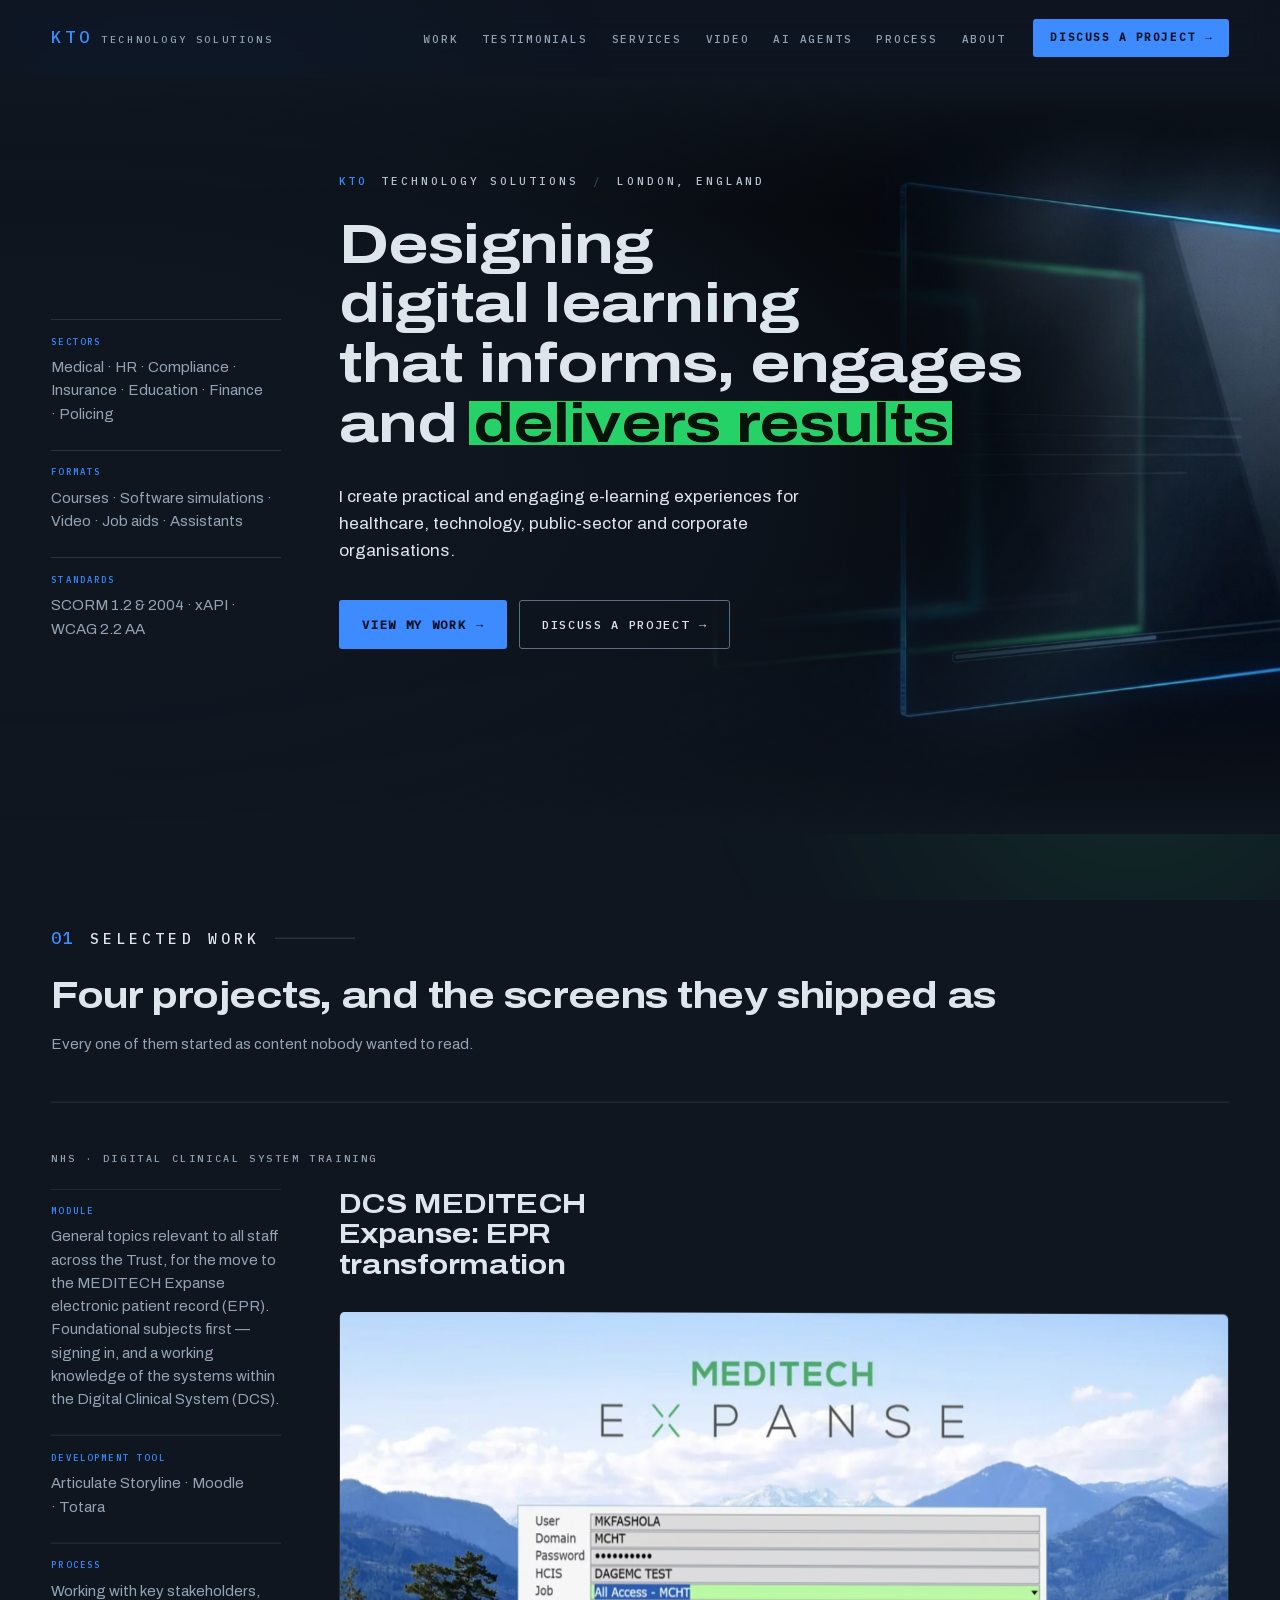
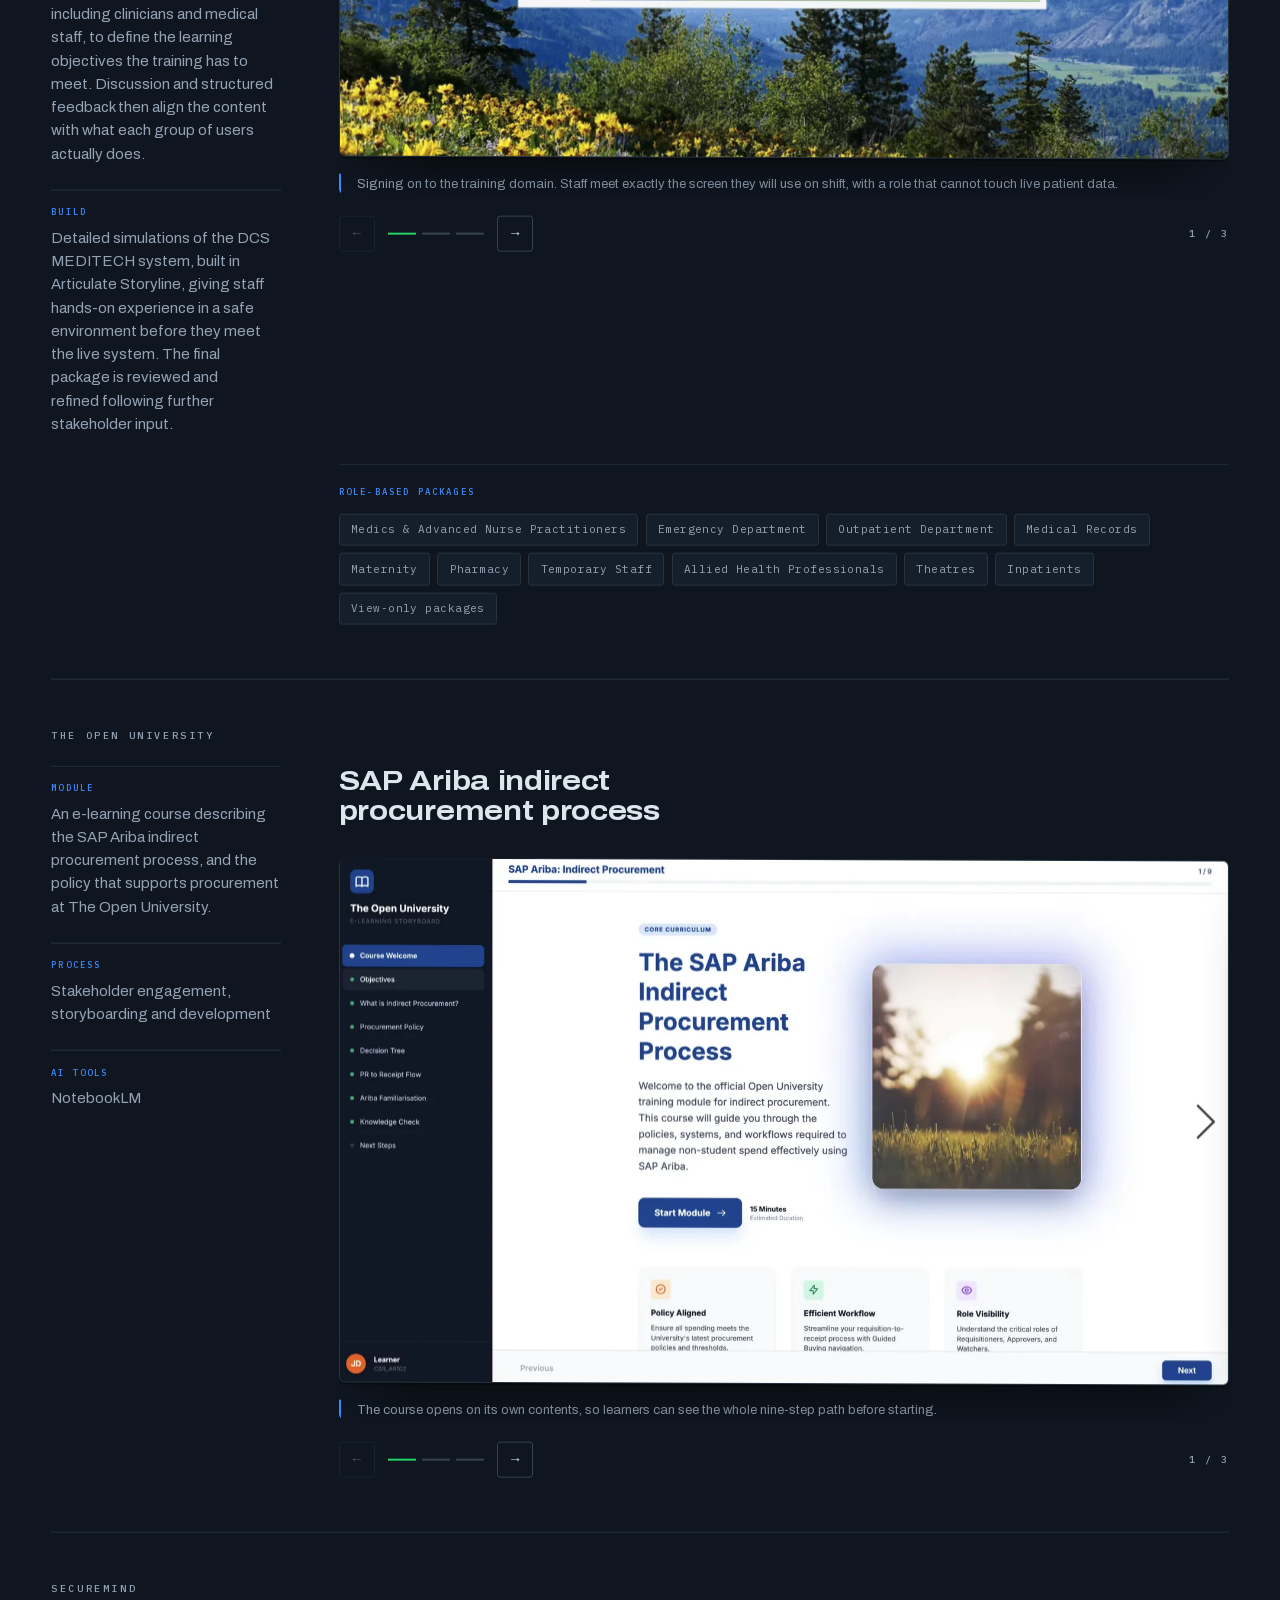
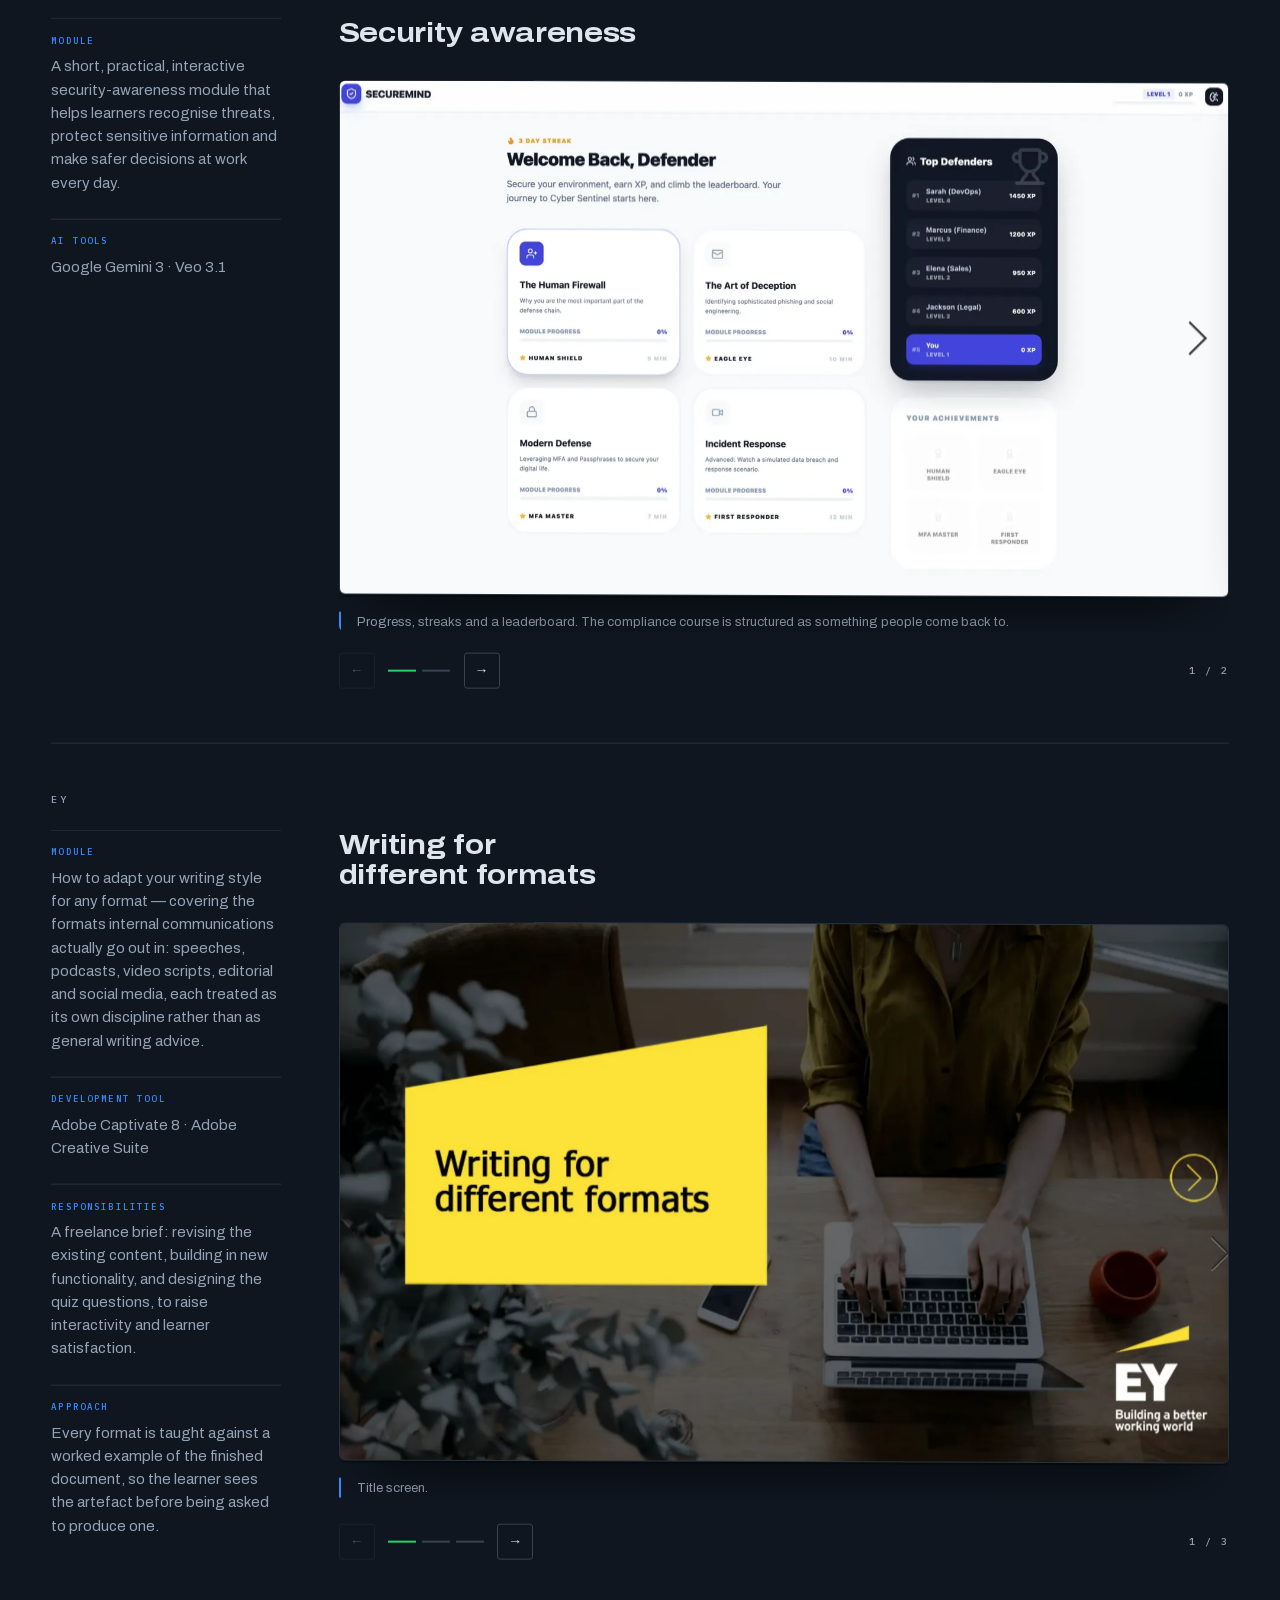
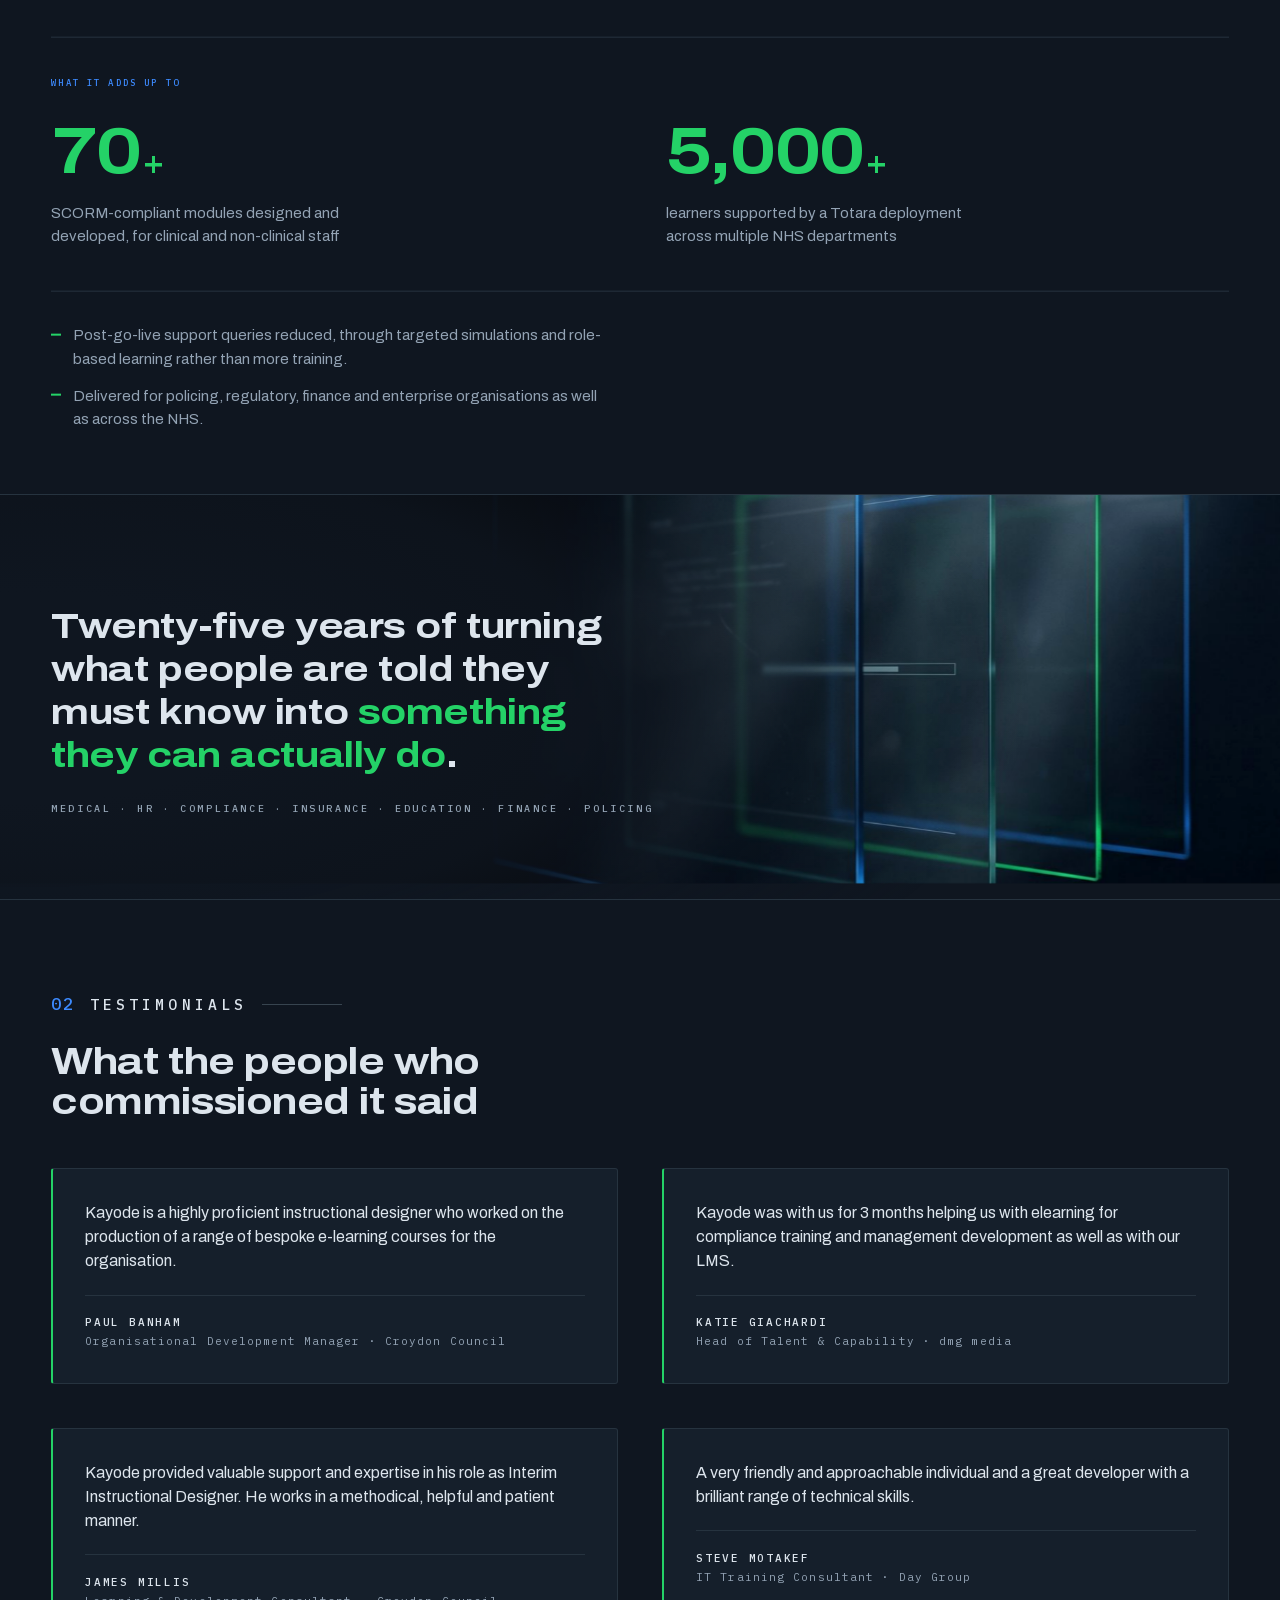
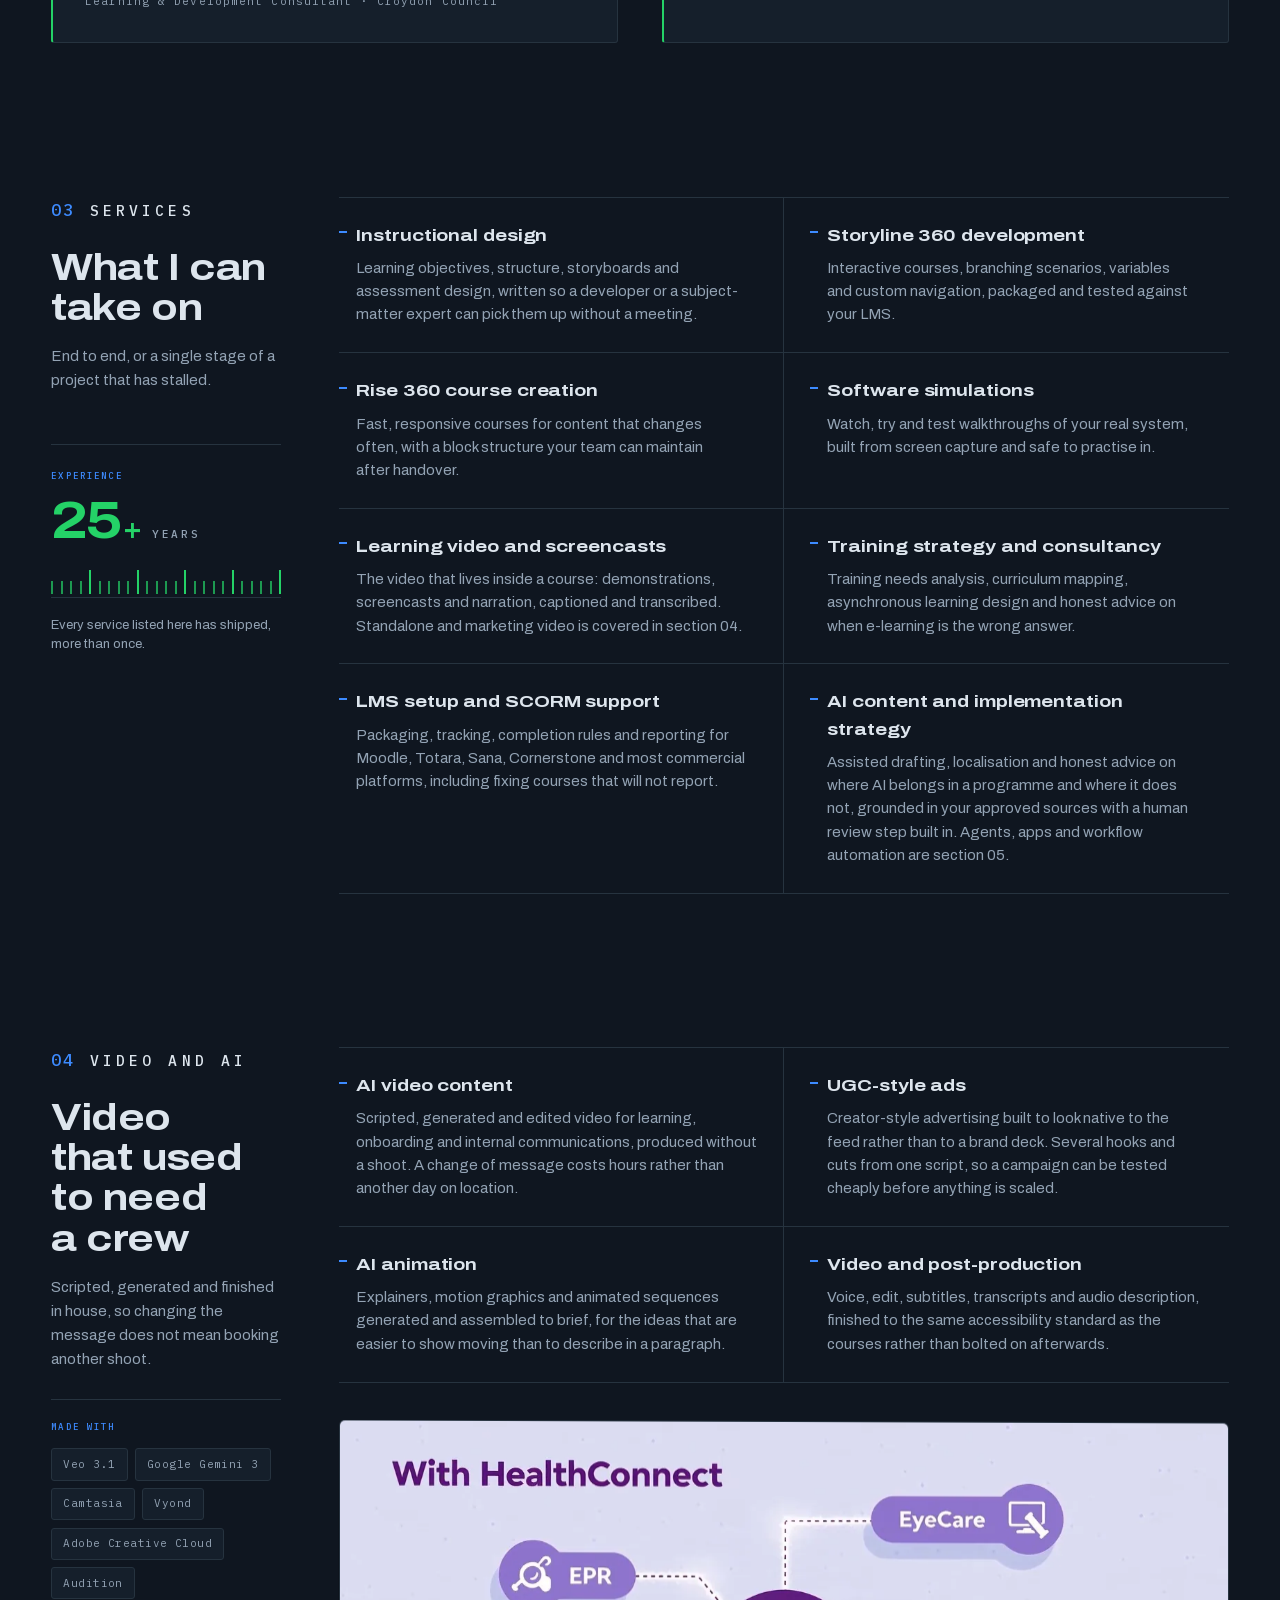
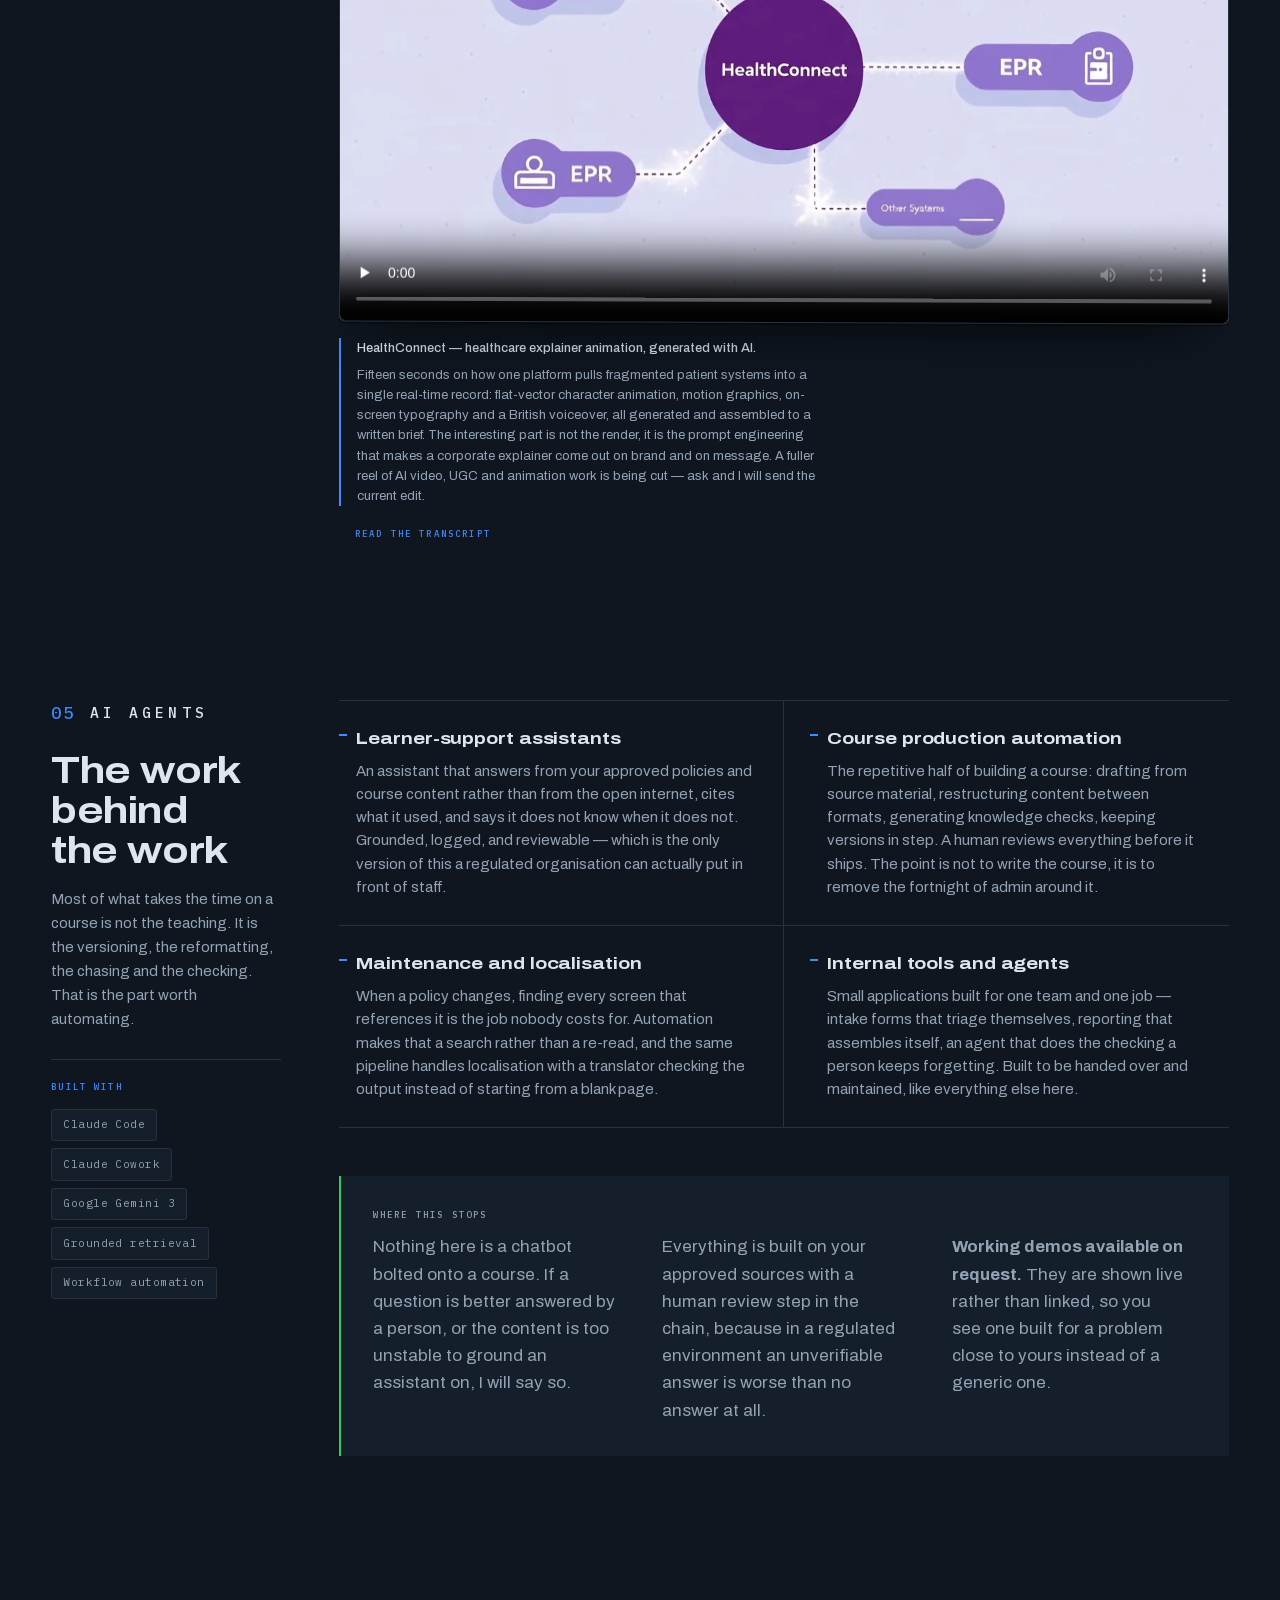
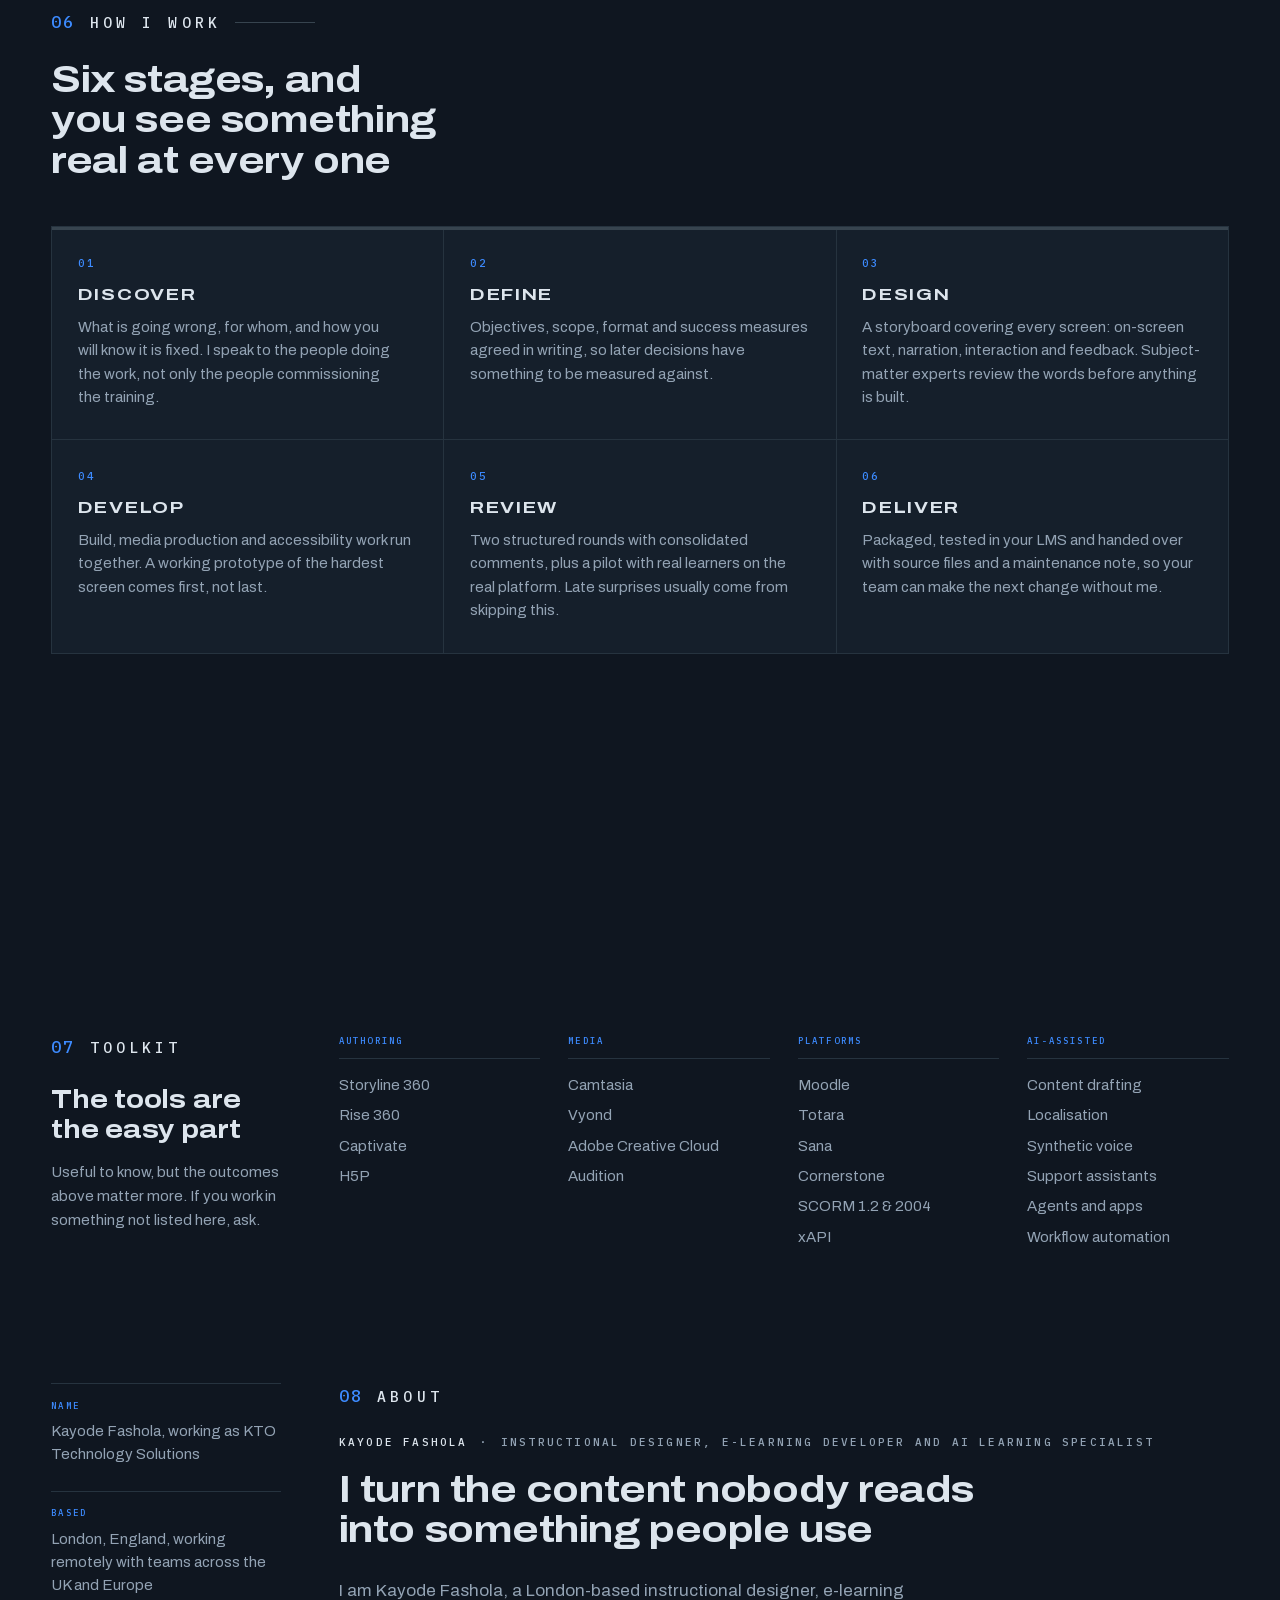
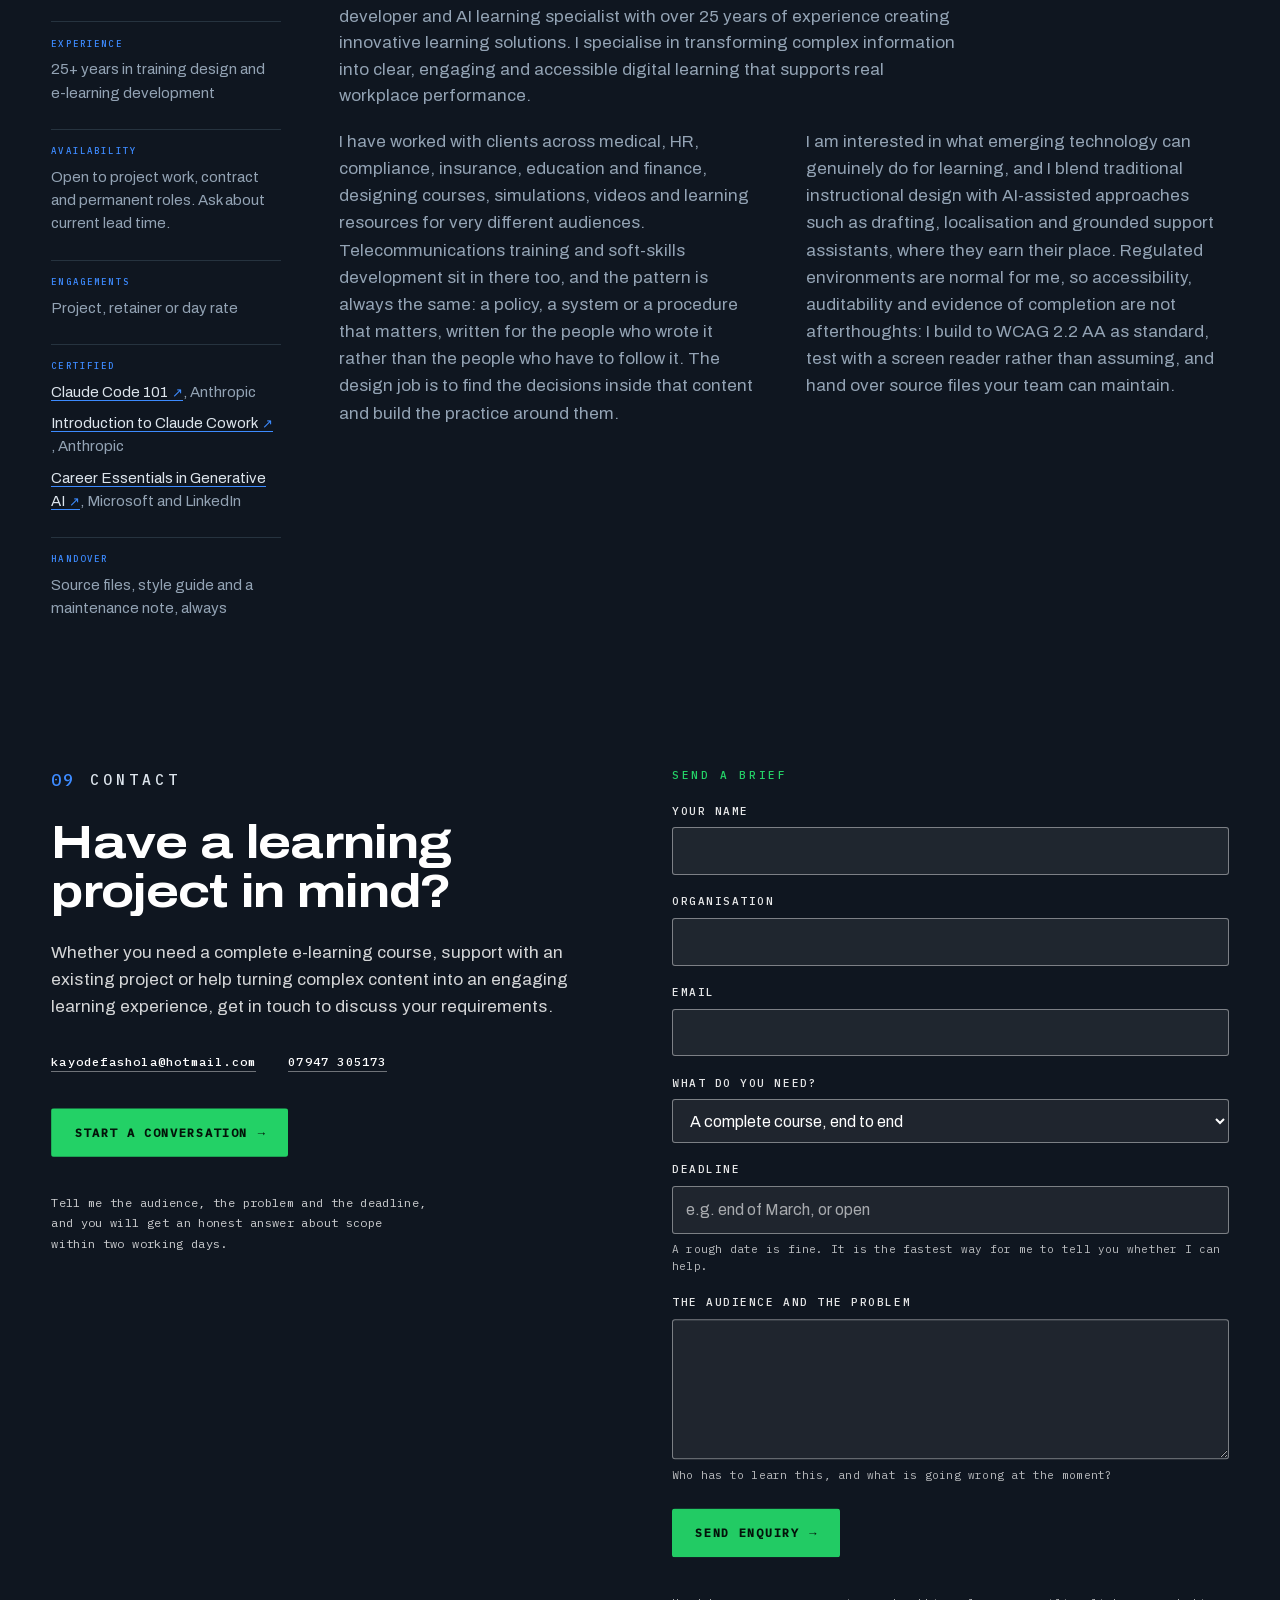
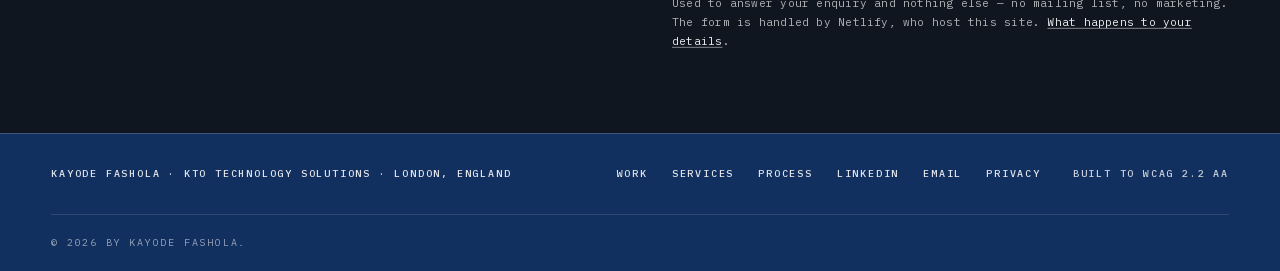
==== commit 0ea5fb22: "Add outcome figures and an AI agents section OUTCOMES. The first checkable numbers on the site, at t" ====
--- a/index.html
+++ b/index.html
@@ -110,7 +110,8 @@
         "Cornerstone",
         "AI-assisted learning content",
         "AI agents and apps",
-        "Workflow automation"
+        "Workflow automation",
+        "Retrieval-augmented learner support"
       ],
       "hasOfferCatalog": {
         "@type": "OfferCatalog",
@@ -204,6 +205,7 @@
         <li><a href="#testimonials">Testimonials</a></li>
         <li><a href="#services">Services</a></li>
         <li><a href="#video">Video</a></li>
+        <li><a href="#agents">AI agents</a></li>
         <li><a href="#process">Process</a></li>
         <li><a href="#about">About</a></li>
       </ul>
@@ -220,10 +222,11 @@
     <li><a href="#testimonials"><span class="rail__n" aria-hidden="true">02</span><span class="rail__tick" aria-hidden="true"></span>Testimonials</a></li>
     <li><a href="#services"><span class="rail__n" aria-hidden="true">03</span><span class="rail__tick" aria-hidden="true"></span>Services</a></li>
     <li><a href="#video"><span class="rail__n" aria-hidden="true">04</span><span class="rail__tick" aria-hidden="true"></span>Video</a></li>
-    <li><a href="#process"><span class="rail__n" aria-hidden="true">05</span><span class="rail__tick" aria-hidden="true"></span>Process</a></li>
-    <li><a href="#toolkit"><span class="rail__n" aria-hidden="true">06</span><span class="rail__tick" aria-hidden="true"></span>Toolkit</a></li>
-    <li><a href="#about"><span class="rail__n" aria-hidden="true">07</span><span class="rail__tick" aria-hidden="true"></span>About</a></li>
-    <li><a href="#contact"><span class="rail__n" aria-hidden="true">08</span><span class="rail__tick" aria-hidden="true"></span>Contact</a></li>
+    <li><a href="#agents"><span class="rail__n" aria-hidden="true">05</span><span class="rail__tick" aria-hidden="true"></span>AI agents</a></li>
+    <li><a href="#process"><span class="rail__n" aria-hidden="true">06</span><span class="rail__tick" aria-hidden="true"></span>Process</a></li>
+    <li><a href="#toolkit"><span class="rail__n" aria-hidden="true">07</span><span class="rail__tick" aria-hidden="true"></span>Toolkit</a></li>
+    <li><a href="#about"><span class="rail__n" aria-hidden="true">08</span><span class="rail__tick" aria-hidden="true"></span>About</a></li>
+    <li><a href="#contact"><span class="rail__n" aria-hidden="true">09</span><span class="rail__tick" aria-hidden="true"></span>Contact</a></li>
   </ul>
 </nav>
 
@@ -242,7 +245,7 @@
         <dl class="spec" data-reveal-group>
           <div class="spec__row" data-reveal>
             <dt>Sectors</dt>
-            <dd>Medical · HR · Compliance · Insurance · Education · Finance</dd>
+            <dd>Medical · HR · Compliance · Insurance · Education · Finance · Policing</dd>
           </div>
           <div class="spec__row" data-reveal>
             <dt>Formats</dt>
@@ -673,6 +676,48 @@
       </div>
     </article>
 
+    <!-- ═══ OUTCOMES ═════════════════════════════════════════════════════
+         The first checkable numbers on the page. They sit here, at the end
+         of the four cases, because that is where a reader has just finished
+         asking "and how much of this is there?"
+
+         EVERY ONE OF THESE MUST BE DEFENSIBLE. The previous draft carried
+         invented figures — "94% completed before go-live" — and they were
+         removed precisely because they sat beside named clients. These came
+         from Kayode. If a number here is ever queried, it has to survive the
+         question, so change them only against something you can evidence.
+
+         The two statements below the figures deliberately carry no number:
+         "reduced support queries" is real but unquantified, and inventing a
+         percentage for it would undo the point of the whole section.
+         ══════════════════════════════════════════════════════════════════ -->
+    <div class="figures" data-reveal-group>
+      <p class="figures__label" data-reveal>What it adds up to</p>
+
+      <dl class="figures__grid">
+        <div class="figure" data-reveal>
+          <dt class="figure__v">
+            <span class="figure__n">70</span><span class="figure__plus">+</span>
+          </dt>
+          <dd>SCORM-compliant modules designed and developed, for clinical and non-clinical
+            staff</dd>
+        </div>
+        <div class="figure" data-reveal>
+          <dt class="figure__v">
+            <span class="figure__n">5,000</span><span class="figure__plus">+</span>
+          </dt>
+          <dd>learners supported by a Totara deployment across multiple NHS departments</dd>
+        </div>
+      </dl>
+
+      <ul class="figures__notes" data-reveal-group>
+        <li data-reveal>Post-go-live support queries reduced, through targeted simulations and
+          role-based learning rather than more training.</li>
+        <li data-reveal>Delivered for policing, regulatory, finance and enterprise organisations
+          as well as across the NHS.</li>
+      </ul>
+    </div>
+
   </div>
 </section>
 
@@ -686,7 +731,7 @@
       Twenty-five years of turning what people are told they must know into
       <em>something they can actually do</em>.
     </p>
-    <p class="statement__by" data-reveal>Medical · HR · Compliance · Insurance · Education · Finance</p>
+    <p class="statement__by" data-reveal>Medical · HR · Compliance · Insurance · Education · Finance · Policing</p>
   </div>
 </section>
 
@@ -836,11 +881,10 @@
               report.</p>
           </li>
           <li class="svc__item" data-reveal>
-            <h3>AI content, agents and automation</h3>
-            <p>Assisted drafting, localisation, implementation strategy and learner-support
-              assistants, grounded in your approved sources with a human review step built in.
-              Also AI agents, apps and workflow automation that take the repetitive work out of
-              building and maintaining a course. Working demos available on request.</p>
+            <h3>AI content and implementation strategy</h3>
+            <p>Assisted drafting, localisation and honest advice on where AI belongs in a
+              programme and where it does not, grounded in your approved sources with a human
+              review step built in. Agents, apps and workflow automation are section 05.</p>
           </li>
         </ul>
       </div>
@@ -960,12 +1004,108 @@
   </div>
 </section>
 
-<!-- ───────────────────────  05 · PROCESS  ─────────────────────────── -->
+<!-- ──────────────────  05 · AI AGENTS AND AUTOMATION  ──────────────
+     COPY REVIEW. Like the Video and AI section, none of this wording came
+     from you — it is written from what the site already claims in the
+     services list and the toolkit, plus the two Anthropic certifications.
+     READ IT BEFORE YOU SHARE THE LINK AGAIN and cut anything that promises
+     more than you want to be held to.
+
+     WHAT WOULD MAKE THIS SECTION AS STRONG AS THE OTHERS: two or three
+     screenshots of something real, treated exactly like the four case
+     studies. A section that describes capability sits below one that
+     evidences it, every time. The frame is here and the markup of any
+     <article class="case"> block will drop straight in.
+     ───────────────────────────────────────────────────────────────── -->
+<section class="section section--agents" id="agents">
+  <div class="wrap">
+    <div class="spread">
+      <div class="spread__spec">
+        <header class="shead" data-reveal-group>
+          <p class="modlabel" data-reveal>
+            <span class="modlabel__n">05</span> AI agents
+          </p>
+          <h2 class="h-section" data-reveal>The work behind the work</h2>
+          <p class="shead__note" data-reveal>
+            Most of what takes the time on a course is not the teaching. It is the versioning,
+            the reformatting, the chasing and the checking. That is the part worth automating.
+          </p>
+        </header>
+
+        <div class="scope" data-reveal>
+          <p class="scope__label">Built with</p>
+          <ul class="chips">
+            <li>Claude Code</li>
+            <li>Claude Cowork</li>
+            <li>Google Gemini 3</li>
+            <li>Grounded retrieval</li>
+            <li>Workflow automation</li>
+          </ul>
+        </div>
+      </div>
+
+      <div class="spread__body">
+        <ul class="svc" data-reveal-group>
+          <li class="svc__item" data-reveal>
+            <h3>Learner-support assistants</h3>
+            <p>An assistant that answers from your approved policies and course content rather
+              than from the open internet, cites what it used, and says it does not know when it
+              does not. Grounded, logged, and reviewable — which is the only version of this a
+              regulated organisation can actually put in front of staff.</p>
+          </li>
+          <li class="svc__item" data-reveal>
+            <h3>Course production automation</h3>
+            <p>The repetitive half of building a course: drafting from source material,
+              restructuring content between formats, generating knowledge checks, keeping
+              versions in step. A human reviews everything before it ships. The point is not to
+              write the course, it is to remove the fortnight of admin around it.</p>
+          </li>
+          <li class="svc__item" data-reveal>
+            <h3>Maintenance and localisation</h3>
+            <p>When a policy changes, finding every screen that references it is the job nobody
+              costs for. Automation makes that a search rather than a re-read, and the same
+              pipeline handles localisation with a translator checking the output instead of
+              starting from a blank page.</p>
+          </li>
+          <li class="svc__item" data-reveal>
+            <h3>Internal tools and agents</h3>
+            <p>Small applications built for one team and one job — intake forms that triage
+              themselves, reporting that assembles itself, an agent that does the checking a
+              person keeps forgetting. Built to be handed over and maintained, like everything
+              else here.</p>
+          </li>
+        </ul>
+
+        <div class="notebox" data-reveal>
+          <p class="notebox__label">Where this stops</p>
+          <div class="notebox__cols">
+            <p>
+              Nothing here is a chatbot bolted onto a course. If a question is better answered
+              by a person, or the content is too unstable to ground an assistant on, I will say
+              so.
+            </p>
+            <p>
+              Everything is built on your approved sources with a human review step in the
+              chain, because in a regulated environment an unverifiable answer is worse than no
+              answer at all.
+            </p>
+            <p>
+              <b>Working demos available on request.</b> They are shown live rather than linked,
+              so you see one built for a problem close to yours instead of a generic one.
+            </p>
+          </div>
+        </div>
+      </div>
+    </div>
+  </div>
+</section>
+
+<!-- ───────────────────────  06 · PROCESS  ─────────────────────────── -->
 <section class="section section--process" id="process">
   <div class="wrap">
     <header class="shead shead--wide" data-reveal-group>
       <p class="modlabel" data-reveal>
-        <span class="modlabel__n">05</span> How I work
+        <span class="modlabel__n">06</span> How I work
         <span class="modlabel__rule" aria-hidden="true"></span>
       </p>
       <h2 class="h-section" data-reveal>Six stages, and you see something real at every one</h2>
@@ -1036,14 +1176,14 @@
   </div>
 </section>
 
-<!-- ───────────────────────  06 · TOOLKIT  ─────────────────────────── -->
+<!-- ───────────────────────  07 · TOOLKIT  ─────────────────────────── -->
 <section class="section section--toolkit" id="toolkit">
   <div class="wrap">
     <div class="spread">
       <div class="spread__spec">
         <header class="shead" data-reveal-group>
           <p class="modlabel" data-reveal>
-            <span class="modlabel__n">06</span> Toolkit
+            <span class="modlabel__n">07</span> Toolkit
           </p>
           <h2 class="h-sub" data-reveal>The tools are the easy part</h2>
           <p class="shead__note" data-reveal>
@@ -1077,7 +1217,7 @@
   </div>
 </section>
 
-<!-- ────────────────────────  07 · ABOUT  ──────────────────────────── -->
+<!-- ────────────────────────  08 · ABOUT  ──────────────────────────── -->
 <section class="section section--about" id="about">
   <div class="wrap">
     <div class="spread spread--case">
@@ -1127,7 +1267,7 @@
 
       <div class="spread__body">
         <p class="modlabel" data-reveal>
-          <span class="modlabel__n">07</span> About
+          <span class="modlabel__n">08</span> About
         </p>
         <p class="byline" data-reveal>
           <b>Kayode Fashola</b> <span aria-hidden="true">·</span> Instructional designer,
@@ -1165,7 +1305,7 @@
   </div>
 </section>
 
-<!-- ────────────────────────  08 · CONTACT  ──────────────────────────
+<!-- ────────────────────────  09 · CONTACT  ──────────────────────────
      Inside <main>, so that screen-reader users jumping by landmark reach the
      enquiry form. The page footer sits after </main> below, which is what
      makes it a contentinfo landmark: a <footer> nested in a <section> is not
@@ -1177,7 +1317,7 @@
 
       <div class="cta" data-reveal-group>
         <p class="modlabel" data-reveal>
-          <span class="modlabel__n">08</span> Contact
+          <span class="modlabel__n">09</span> Contact
         </p>
         <h2 class="h-display h-display--sm" data-reveal>Have a learning project in mind?</h2>
         <p class="cta__text" data-reveal>
--- a/assets/css/styles.css
+++ b/assets/css/styles.css
@@ -439,17 +439,24 @@
   font-family:var(--f-mono);
   font-size:.5625rem; font-weight:500;
   letter-spacing:.2em; text-transform:uppercase;
-  color:var(--text-2); text-decoration:none;
-  opacity:.65;
-  transition:opacity .25s var(--ease), color .25s var(--ease);
-}
-.rail__n{ color:var(--line-2); }
+  /* The quiet resting state is carried by colour alone, NOT by opacity.
+     `opacity:.65` here multiplied everything underneath it: the label came out
+     at 3.68:1 and the number at 1.43:1, both failing WCAG 1.4.3, and neither
+     showed up in a sweep that read computed colours without walking ancestor
+     opacity. If this ever gets an opacity again, measure it afterwards. */
+  color:var(--text-2); text-decoration:none;   /* 7.04:1 */
+  transition:color .25s var(--ease);
+}
+/* NOT --line-2. That is a divider colour at 1.82:1 — this is the third rule in
+   this stylesheet to reach for it as a text colour and fail. 4.74:1 here, still
+   clearly quieter than the label beside it. */
+.rail__n{ color:#748496; }
 .rail__tick{
   width:.6rem; height:1px; background:currentColor;
   transition:width .25s var(--ease);
 }
-.rail__list a:hover{ opacity:1; color:var(--text); }
-.rail__list a.is-current{ opacity:1; color:var(--green); }
+.rail__list a:hover{ color:var(--text); }
+.rail__list a.is-current{ color:var(--green); }
 .rail__list a.is-current .rail__n{ color:var(--green); }
 .rail__list a.is-current .rail__tick{ width:1.15rem; background:var(--green); }
 
@@ -754,6 +761,70 @@
   font-size:.8125rem; line-height:1.6;
   color:var(--text-2);
   max-width:62ch;
+}
+
+/* ---------- outcome figures ---------------------------------------------
+   Green, because green reports progress and results everywhere else on this
+   page. Same construction as .tenure — display face, tabular numerals so the
+   count-up does not jitter, the plus set smaller and baseline-aligned.
+   ----------------------------------------------------------------------- */
+.figures{
+  margin-top:clamp(3rem, 6vw, 5rem);
+  padding-top:clamp(1.75rem, 3vw, 2.5rem);
+  border-top:1px solid var(--line);
+}
+.figures__label{
+  font-family:var(--f-mono); font-size:.5625rem; font-weight:500;
+  letter-spacing:.24em; text-transform:uppercase;
+  color:var(--blue);
+  margin-bottom:clamp(1.5rem, 2.5vw, 2rem);
+}
+.figures__grid{
+  display:grid; gap:clamp(1.75rem, 4vw, 3.5rem);
+  grid-template-columns:minmax(0,1fr);
+}
+@media (min-width:44rem){
+  .figures__grid{ grid-template-columns:repeat(2, minmax(0,1fr)); }
+}
+.figure__v{ display:flex; align-items:baseline; gap:.06rem; }
+.figure__n{
+  font-family:var(--f-display); font-stretch:var(--wd-display); font-weight:700;
+  font-size:clamp(2.6rem, 5.4vw, 4rem);
+  line-height:.95; letter-spacing:-.02em;
+  color:var(--green);
+  font-variant-numeric:tabular-nums;
+}
+.figure__plus{
+  font-family:var(--f-display); font-stretch:var(--wd-display); font-weight:700;
+  font-size:clamp(1.4rem, 2.6vw, 2rem);
+  color:var(--green);
+}
+.figure dd{
+  margin:.85rem 0 0;
+  max-width:34ch;
+  font-size:.9375rem; line-height:1.5;
+  color:var(--text-2);
+  text-wrap:pretty;
+}
+/* The unquantified half. Set as notes rather than as figures so the eye reads
+   them as supporting statements and not as numbers with the number missing. */
+.figures__notes{
+  display:grid; gap:.9rem;
+  margin-top:clamp(2rem, 3.5vw, 2.75rem);
+  padding-top:clamp(1.5rem, 2.5vw, 2rem);
+  border-top:1px solid var(--line);
+}
+.figures__notes li{
+  position:relative;
+  padding-left:1.35rem;
+  max-width:62ch;
+  font-size:.9375rem; line-height:1.55;
+  color:var(--text-2);
+  text-wrap:pretty;
+}
+.figures__notes li::before{
+  content:""; position:absolute; left:0; top:.62em;
+  width:.6rem; height:2px; background:var(--green);
 }
 
 /* ---------- full-bleed statement band ---------- */
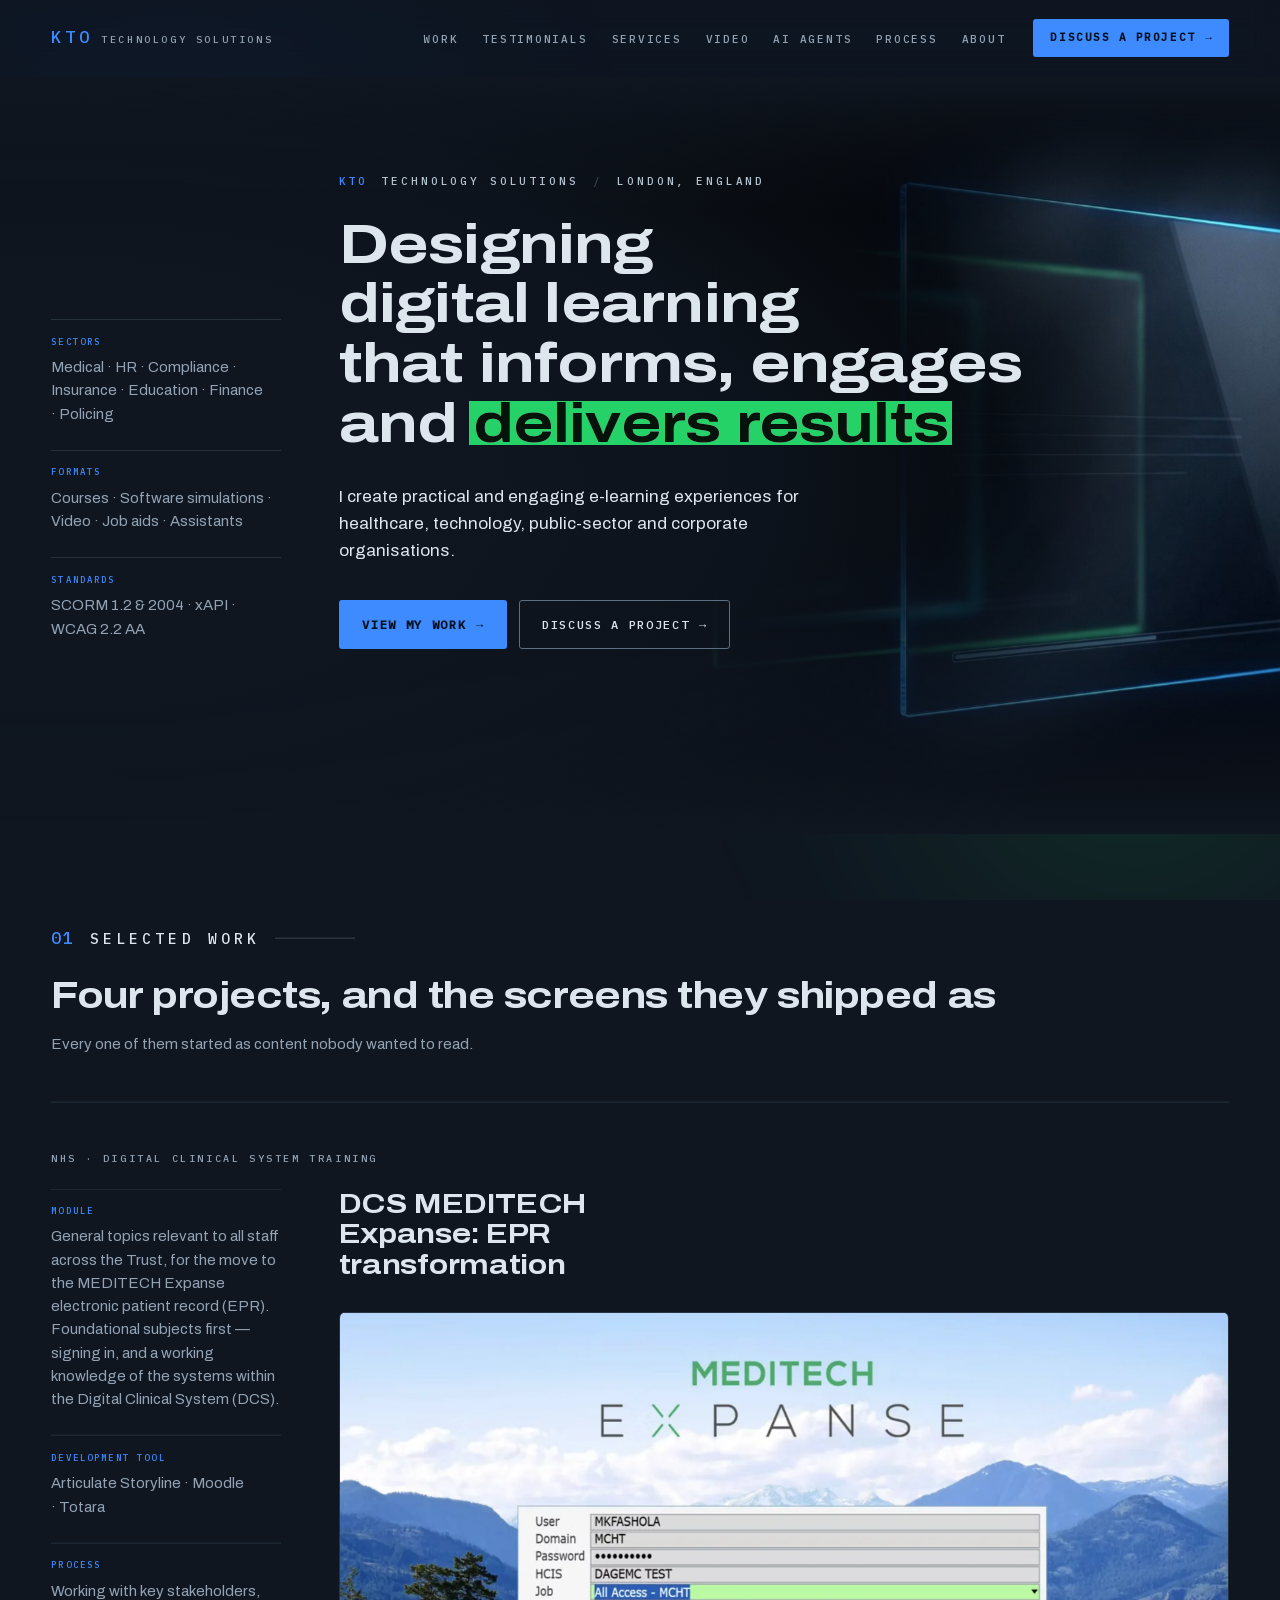
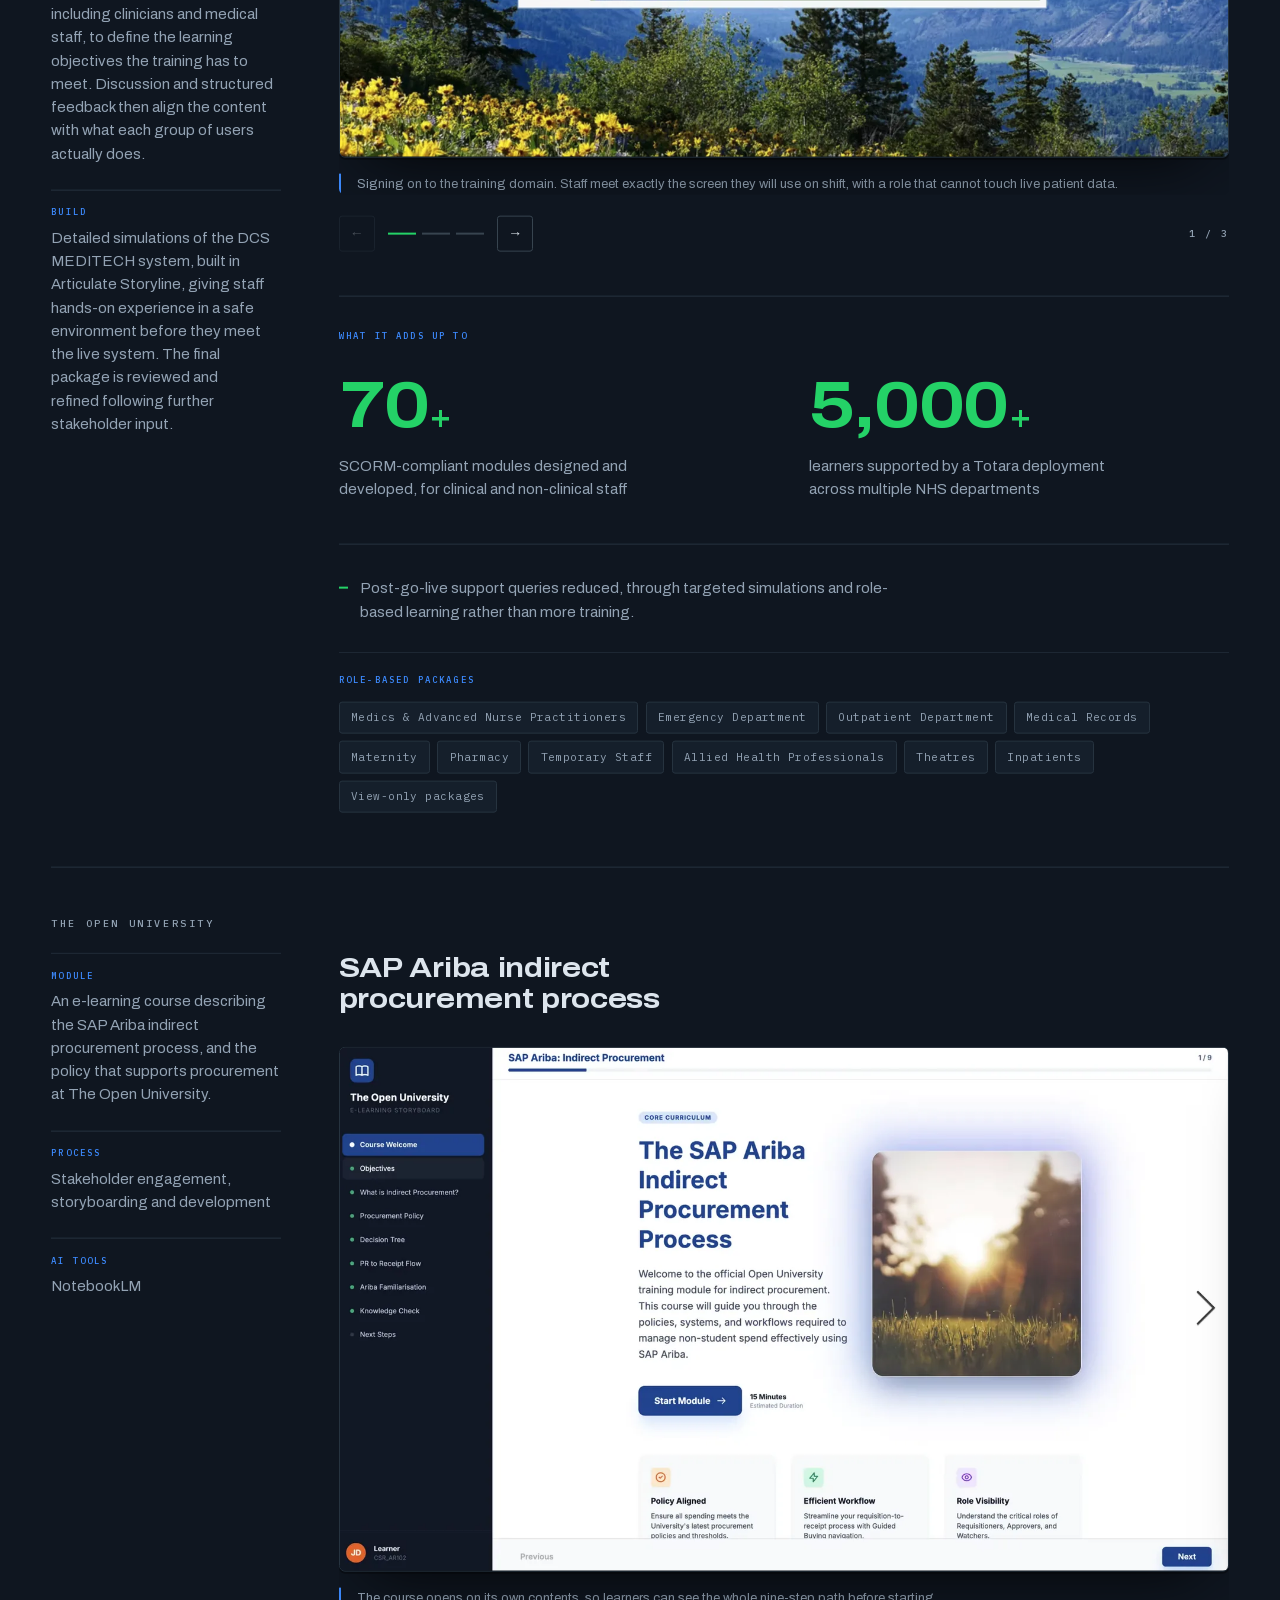
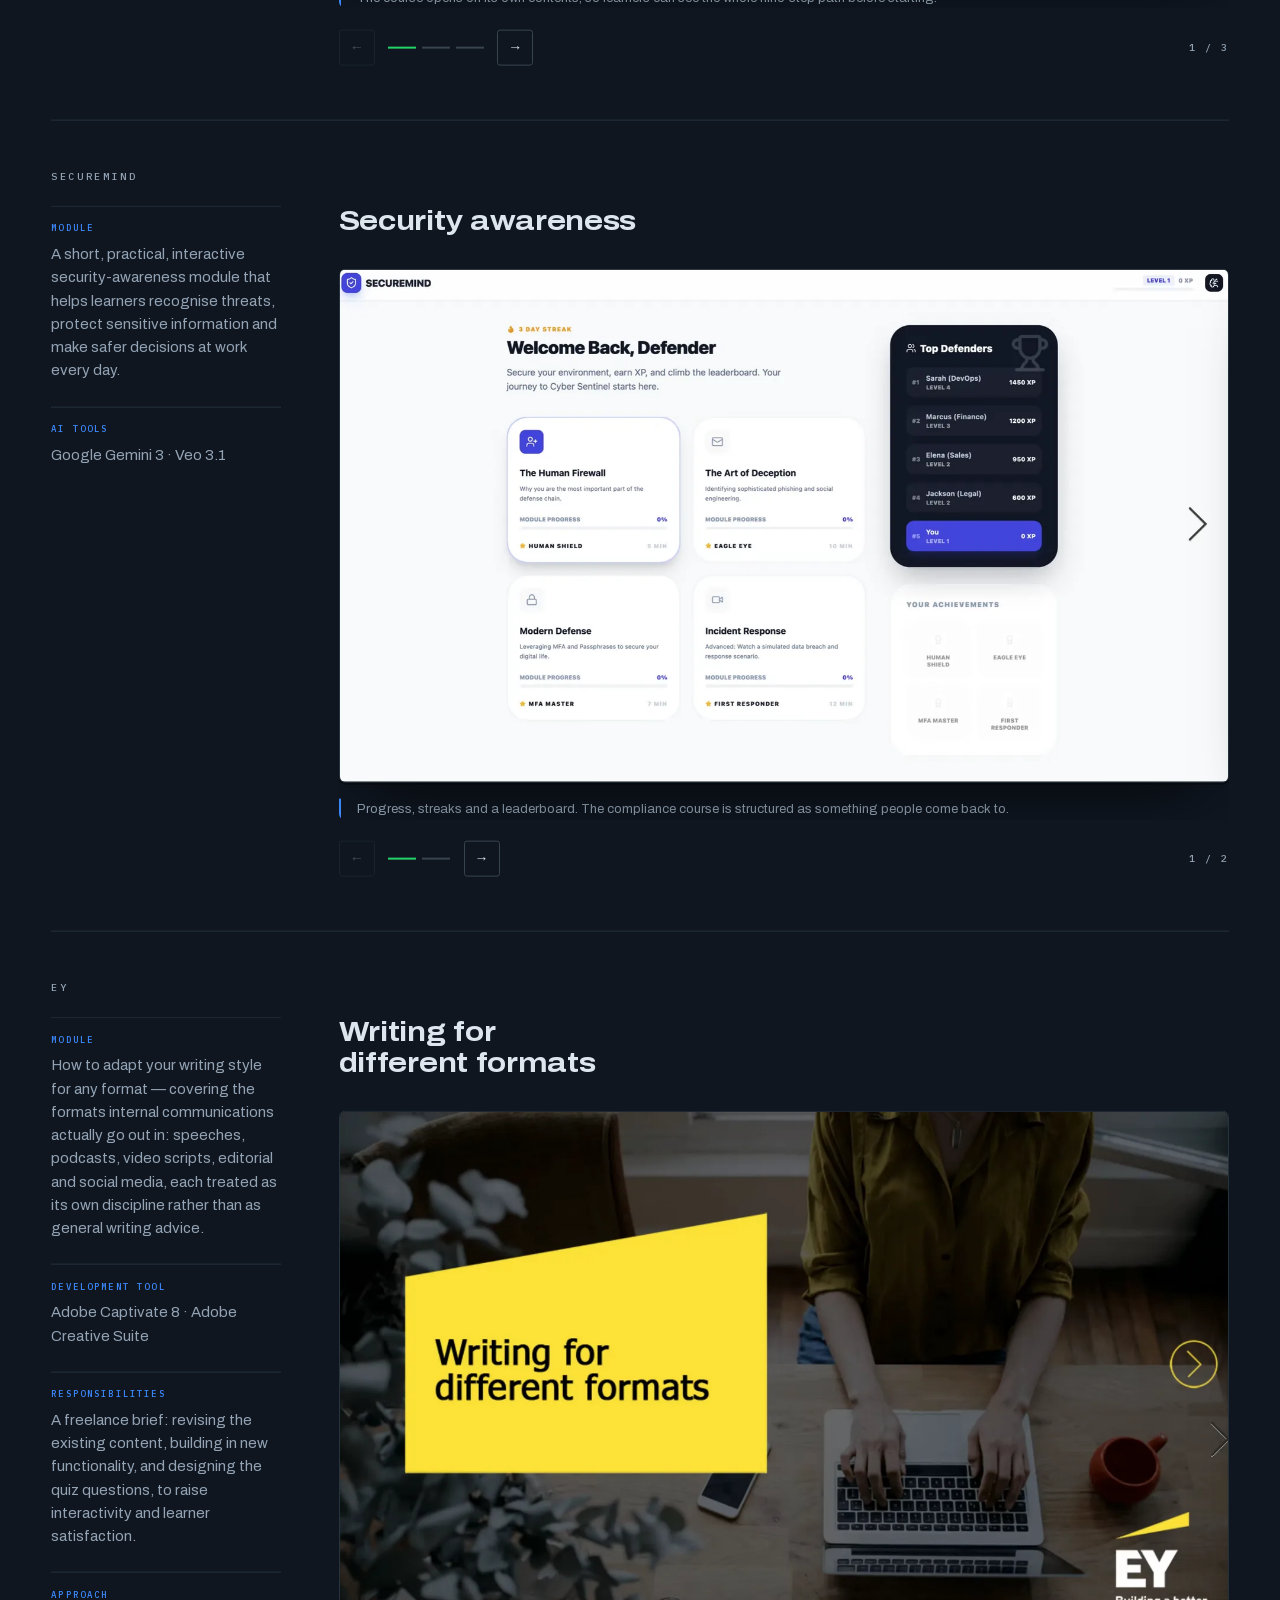
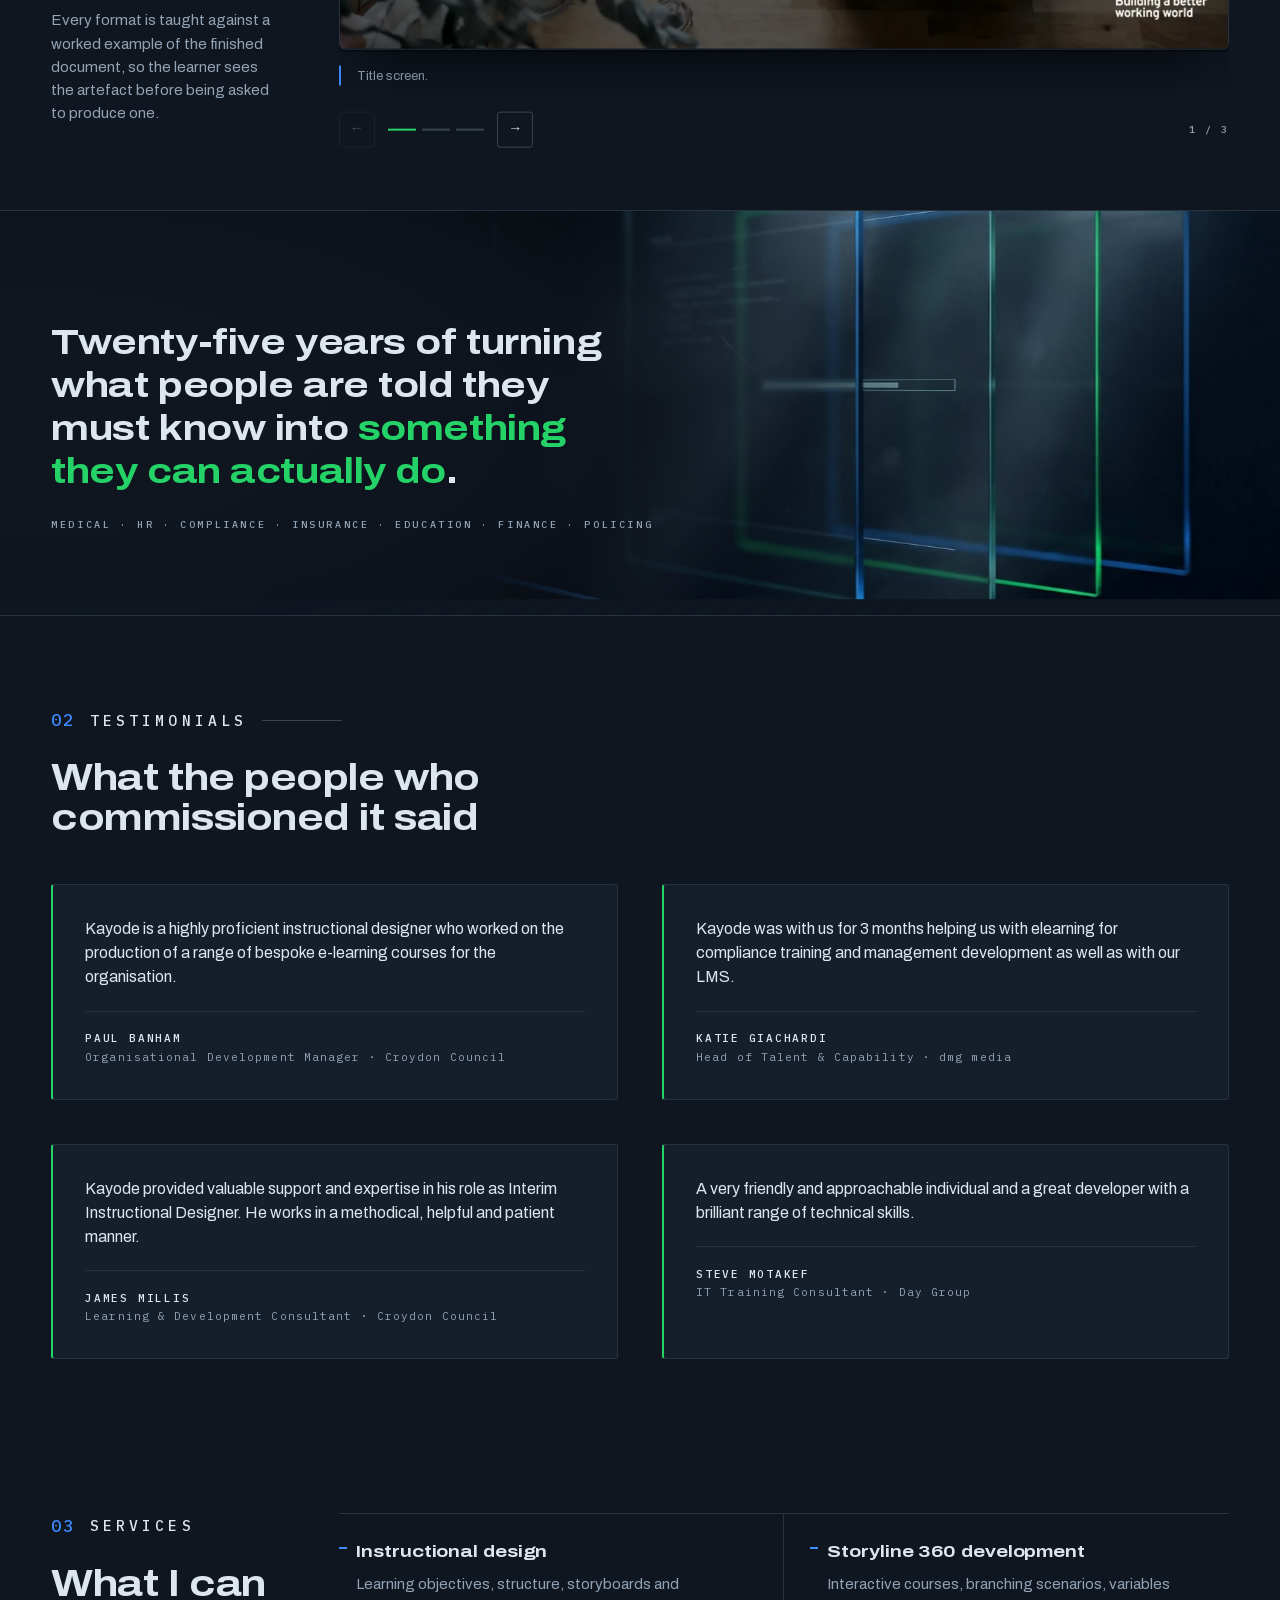
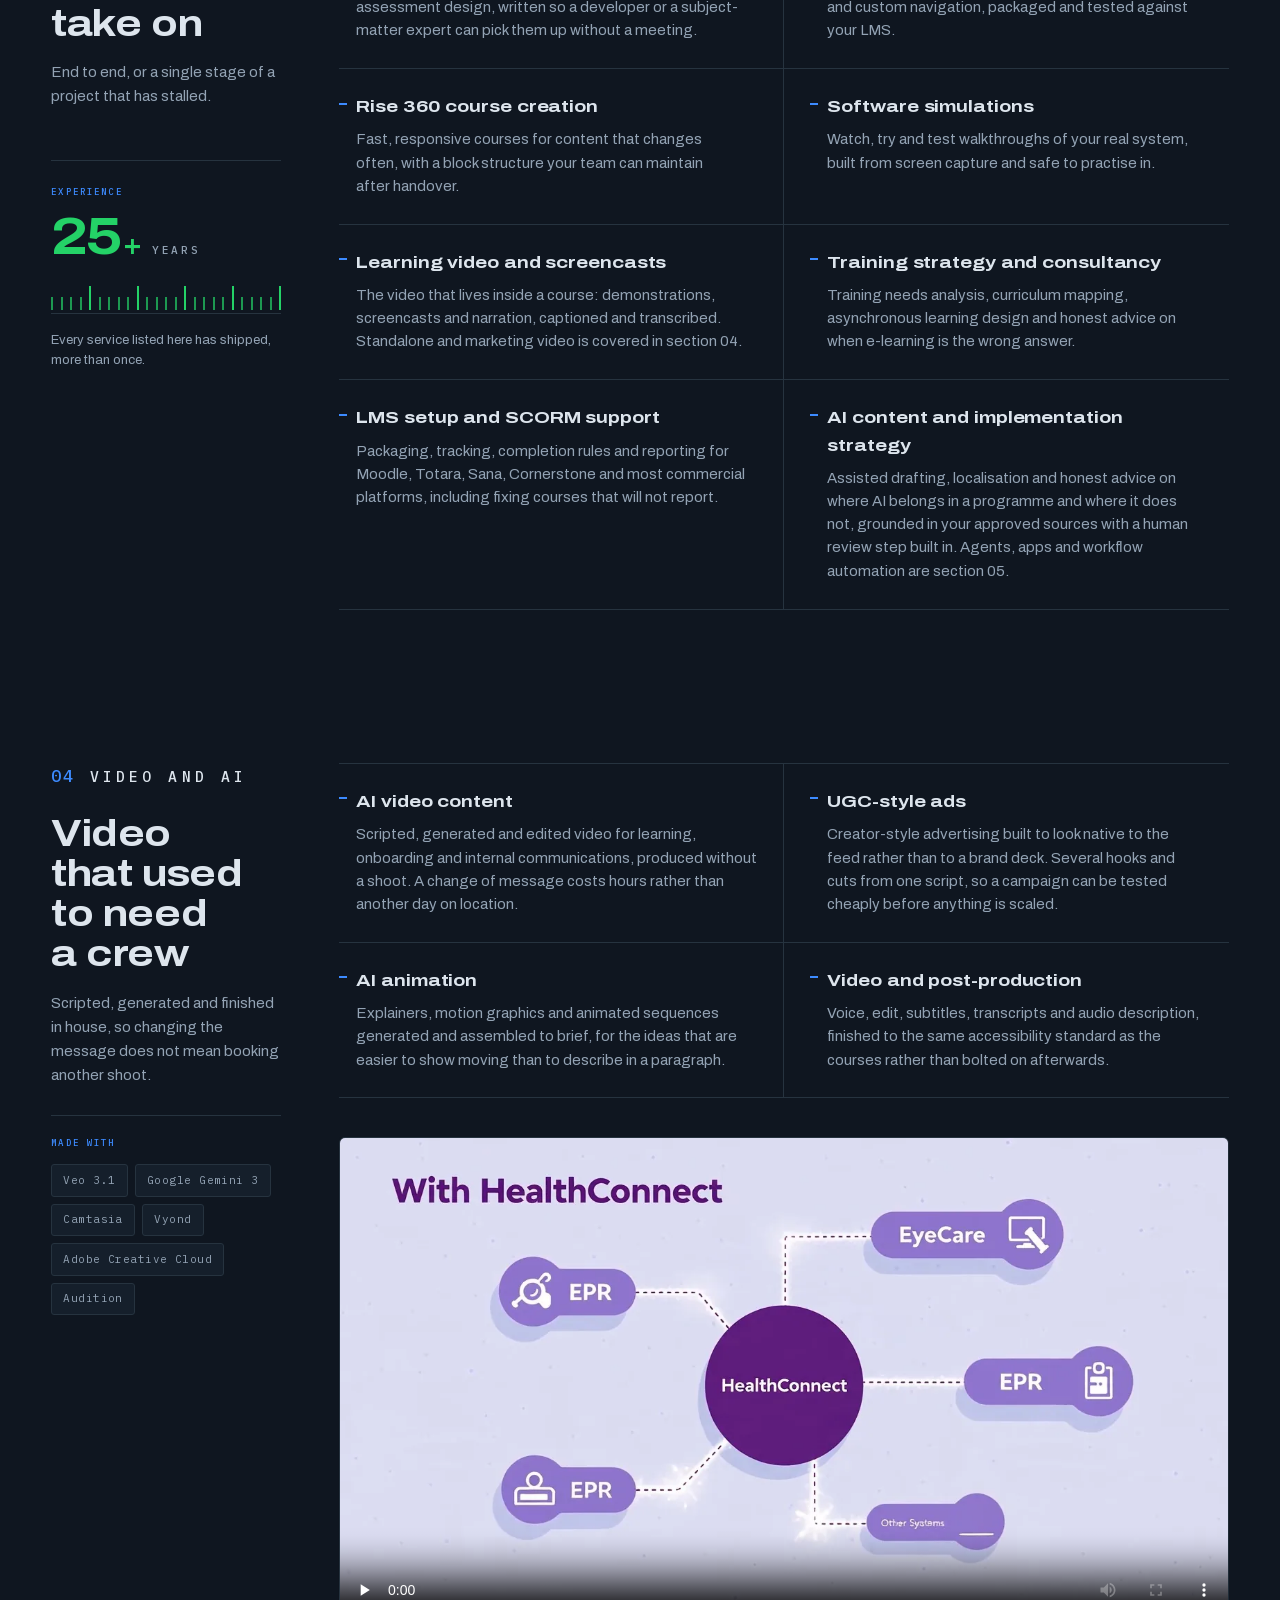
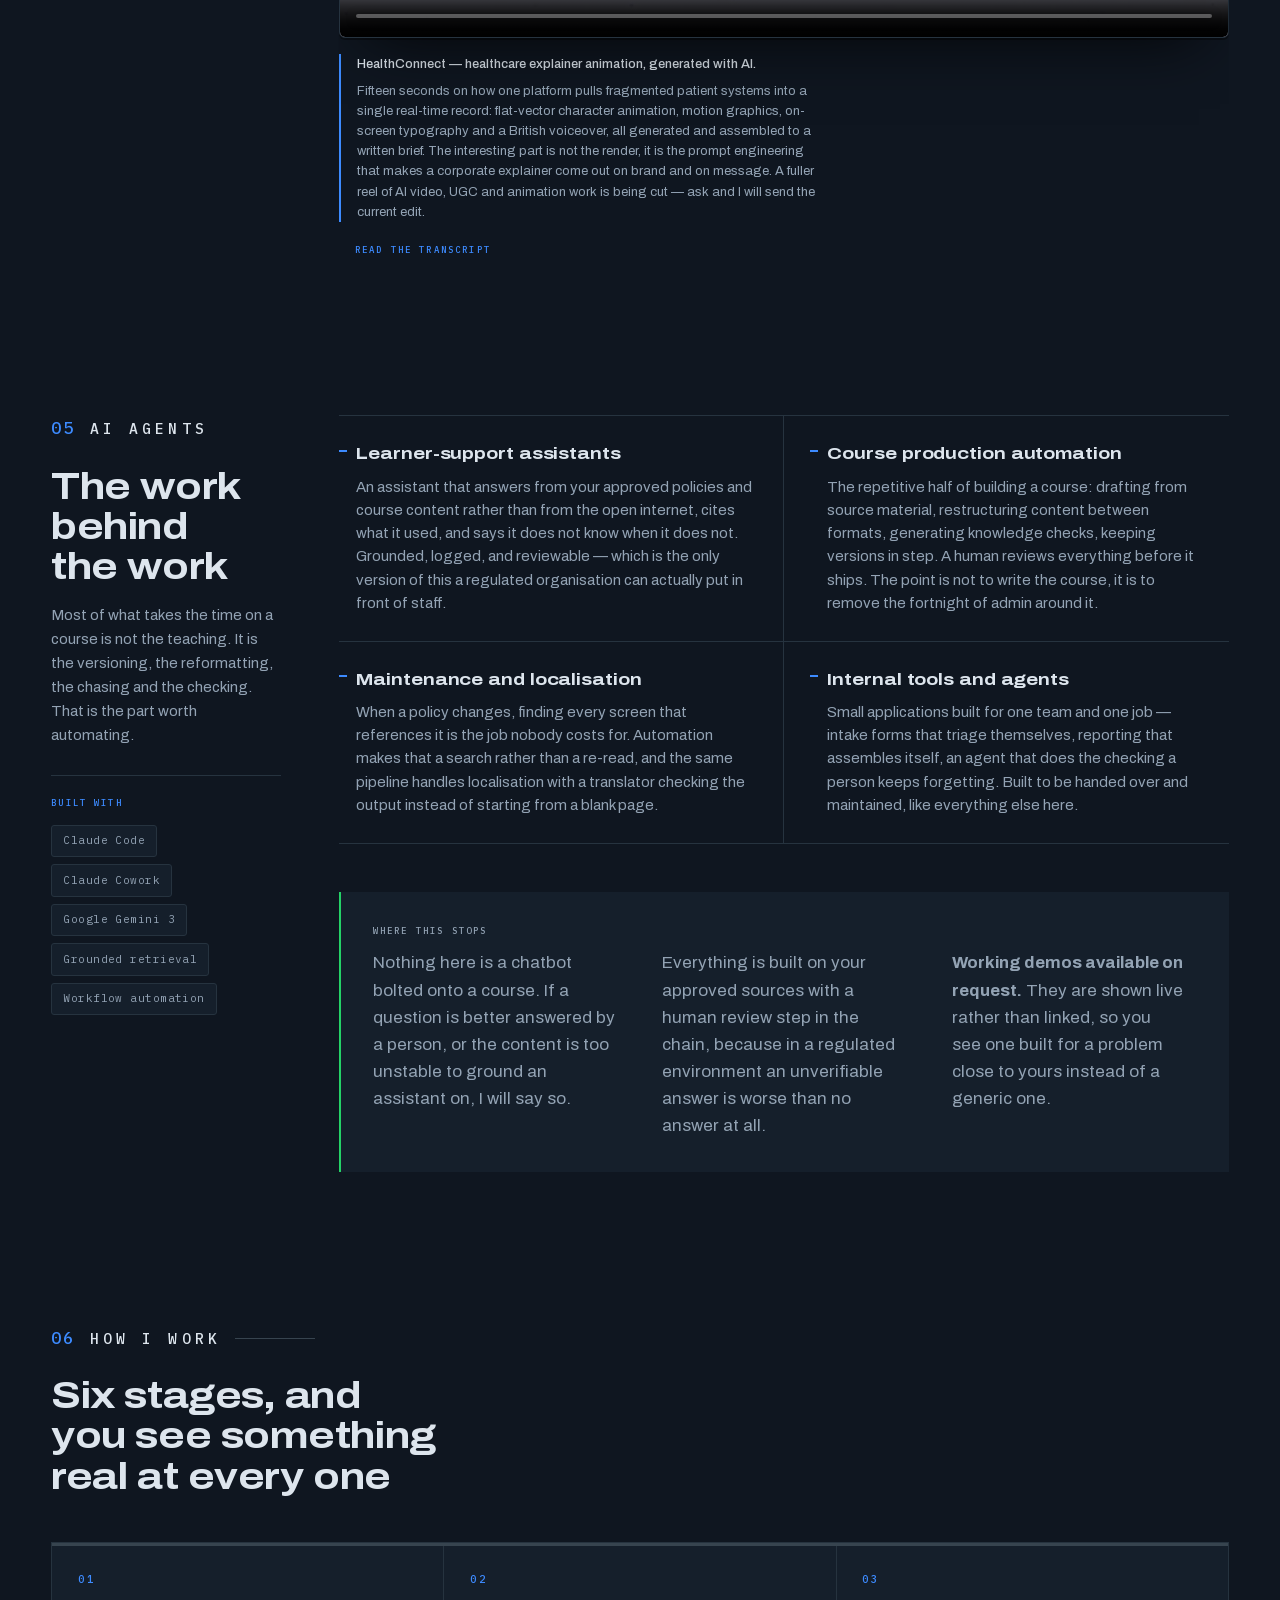
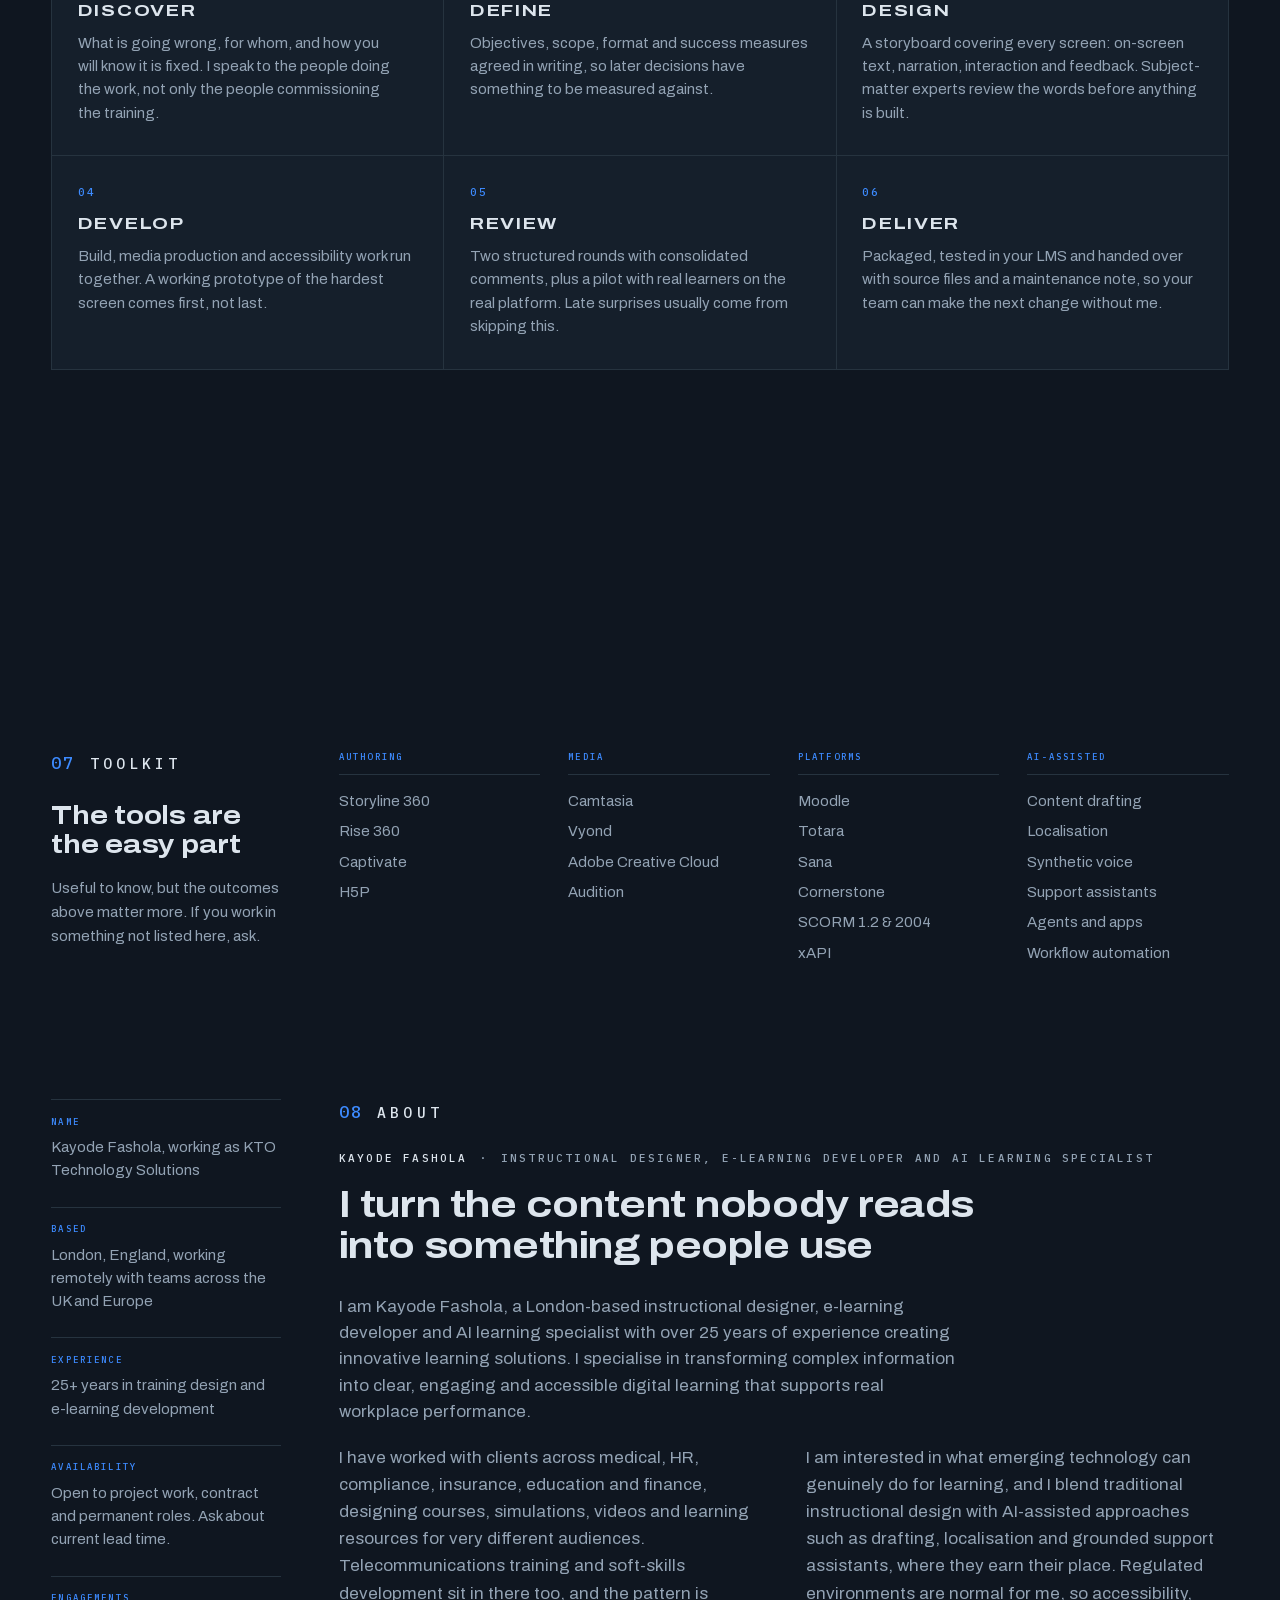
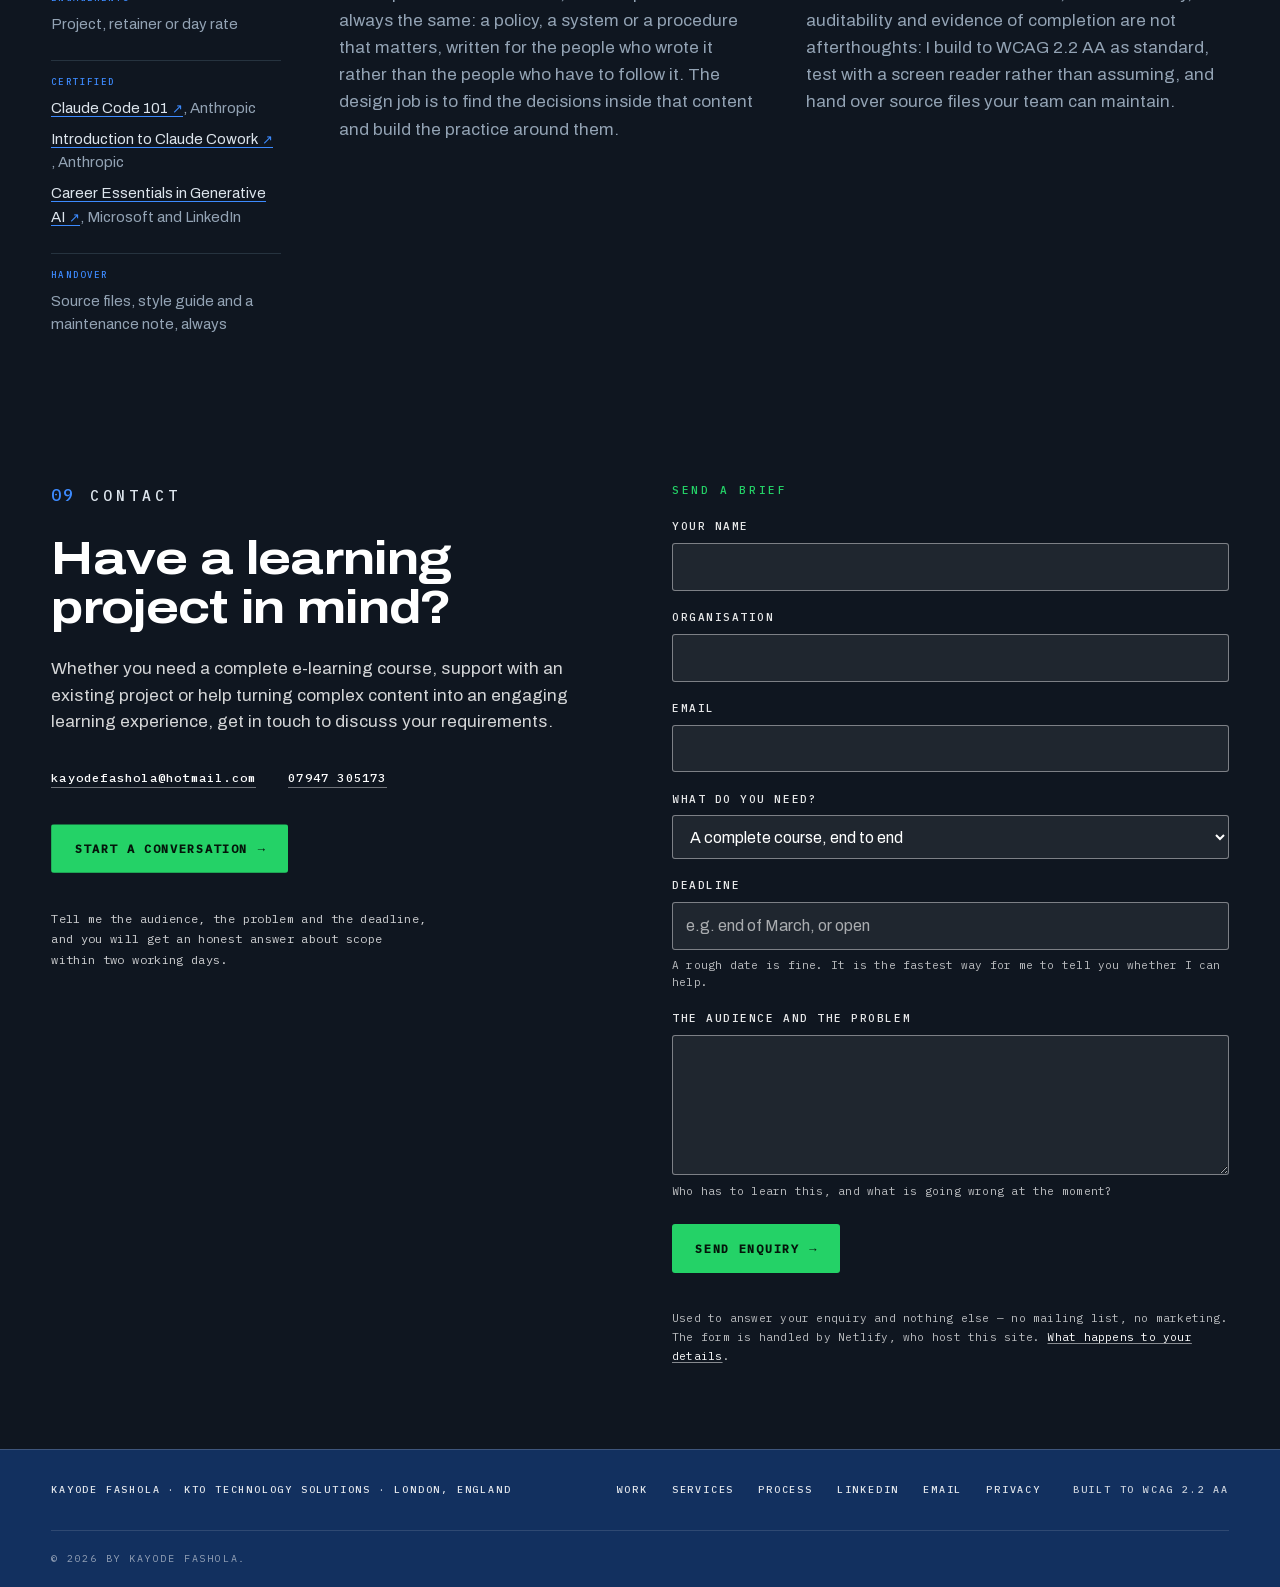
==== commit c0b4a208: "Move the outcome figures into the NHS case, closing the gap under it The figures now sit in the case" ====
--- a/index.html
+++ b/index.html
@@ -403,6 +403,53 @@
               <p class="gallery__count" role="status"><span data-count-now>1</span> / 3</p>
             </div>
           </div>
+
+          <!-- ═══ OUTCOMES ══════════════════════════════════════════════
+               Inside the NHS case, in the same column as the screens, for two
+               reasons. Both figures ARE the NHS work, so they belong to it
+               rather than to the page as a whole. And the spec column beside
+               this one ran 824px against the gallery's 672px, leaving a 152px
+               void under the carousel controls — the numbers fill it with the
+               one thing a reader wants next.
+
+               The sectors line that used to sit with these has gone: a note
+               about policing and finance has no business inside an NHS case,
+               and the hero spec and the statement band already list them.
+
+               EVERY FIGURE HERE MUST BE DEFENSIBLE. An earlier draft carried
+               invented ones — "94% completed before go-live" — removed
+               precisely because they sat beside named clients. These came
+               from Kayode. If one is queried it has to survive the question.
+
+               The note below them deliberately carries no number: "reduced
+               support queries" is real but unquantified, and inventing a
+               percentage would undo the point of having figures at all.
+               ═════════════════════════════════════════════════════════ -->
+          <div class="figures" data-reveal-group>
+            <p class="figures__label" data-reveal>What it adds up to</p>
+
+            <dl class="figures__grid">
+              <div class="figure" data-reveal>
+                <dt class="figure__v">
+                  <span class="figure__n">70</span><span class="figure__plus">+</span>
+                </dt>
+                <dd>SCORM-compliant modules designed and developed, for clinical and
+                  non-clinical staff</dd>
+              </div>
+              <div class="figure" data-reveal>
+                <dt class="figure__v">
+                  <span class="figure__n">5,000</span><span class="figure__plus">+</span>
+                </dt>
+                <dd>learners supported by a Totara deployment across multiple NHS
+                  departments</dd>
+              </div>
+            </dl>
+
+            <ul class="figures__notes" data-reveal-group>
+              <li data-reveal>Post-go-live support queries reduced, through targeted
+                simulations and role-based learning rather than more training.</li>
+            </ul>
+          </div>
         </div>
       </div>
 
@@ -675,48 +722,6 @@
         </div>
       </div>
     </article>
-
-    <!-- ═══ OUTCOMES ═════════════════════════════════════════════════════
-         The first checkable numbers on the page. They sit here, at the end
-         of the four cases, because that is where a reader has just finished
-         asking "and how much of this is there?"
-
-         EVERY ONE OF THESE MUST BE DEFENSIBLE. The previous draft carried
-         invented figures — "94% completed before go-live" — and they were
-         removed precisely because they sat beside named clients. These came
-         from Kayode. If a number here is ever queried, it has to survive the
-         question, so change them only against something you can evidence.
-
-         The two statements below the figures deliberately carry no number:
-         "reduced support queries" is real but unquantified, and inventing a
-         percentage for it would undo the point of the whole section.
-         ══════════════════════════════════════════════════════════════════ -->
-    <div class="figures" data-reveal-group>
-      <p class="figures__label" data-reveal>What it adds up to</p>
-
-      <dl class="figures__grid">
-        <div class="figure" data-reveal>
-          <dt class="figure__v">
-            <span class="figure__n">70</span><span class="figure__plus">+</span>
-          </dt>
-          <dd>SCORM-compliant modules designed and developed, for clinical and non-clinical
-            staff</dd>
-        </div>
-        <div class="figure" data-reveal>
-          <dt class="figure__v">
-            <span class="figure__n">5,000</span><span class="figure__plus">+</span>
-          </dt>
-          <dd>learners supported by a Totara deployment across multiple NHS departments</dd>
-        </div>
-      </dl>
-
-      <ul class="figures__notes" data-reveal-group>
-        <li data-reveal>Post-go-live support queries reduced, through targeted simulations and
-          role-based learning rather than more training.</li>
-        <li data-reveal>Delivered for policing, regulatory, finance and enterprise organisations
-          as well as across the NHS.</li>
-      </ul>
-    </div>
 
   </div>
 </section>
--- a/assets/css/styles.css
+++ b/assets/css/styles.css
@@ -769,8 +769,8 @@
    count-up does not jitter, the plus set smaller and baseline-aligned.
    ----------------------------------------------------------------------- */
 .figures{
-  margin-top:clamp(3rem, 6vw, 5rem);
-  padding-top:clamp(1.75rem, 3vw, 2.5rem);
+  margin-top:clamp(2rem, 3.5vw, 2.75rem);
+  padding-top:clamp(1.5rem, 2.5vw, 2rem);
   border-top:1px solid var(--line);
 }
 .figures__label{
@@ -783,7 +783,10 @@
   display:grid; gap:clamp(1.75rem, 4vw, 3.5rem);
   grid-template-columns:minmax(0,1fr);
 }
-@media (min-width:44rem){
+/* 34rem, not 44rem: this sits inside the case's body column now rather than
+   across the full width, so it goes two-up at a narrower page width than the
+   raw measurement of the block would suggest. */
+@media (min-width:34rem){
   .figures__grid{ grid-template-columns:repeat(2, minmax(0,1fr)); }
 }
 .figure__v{ display:flex; align-items:baseline; gap:.06rem; }
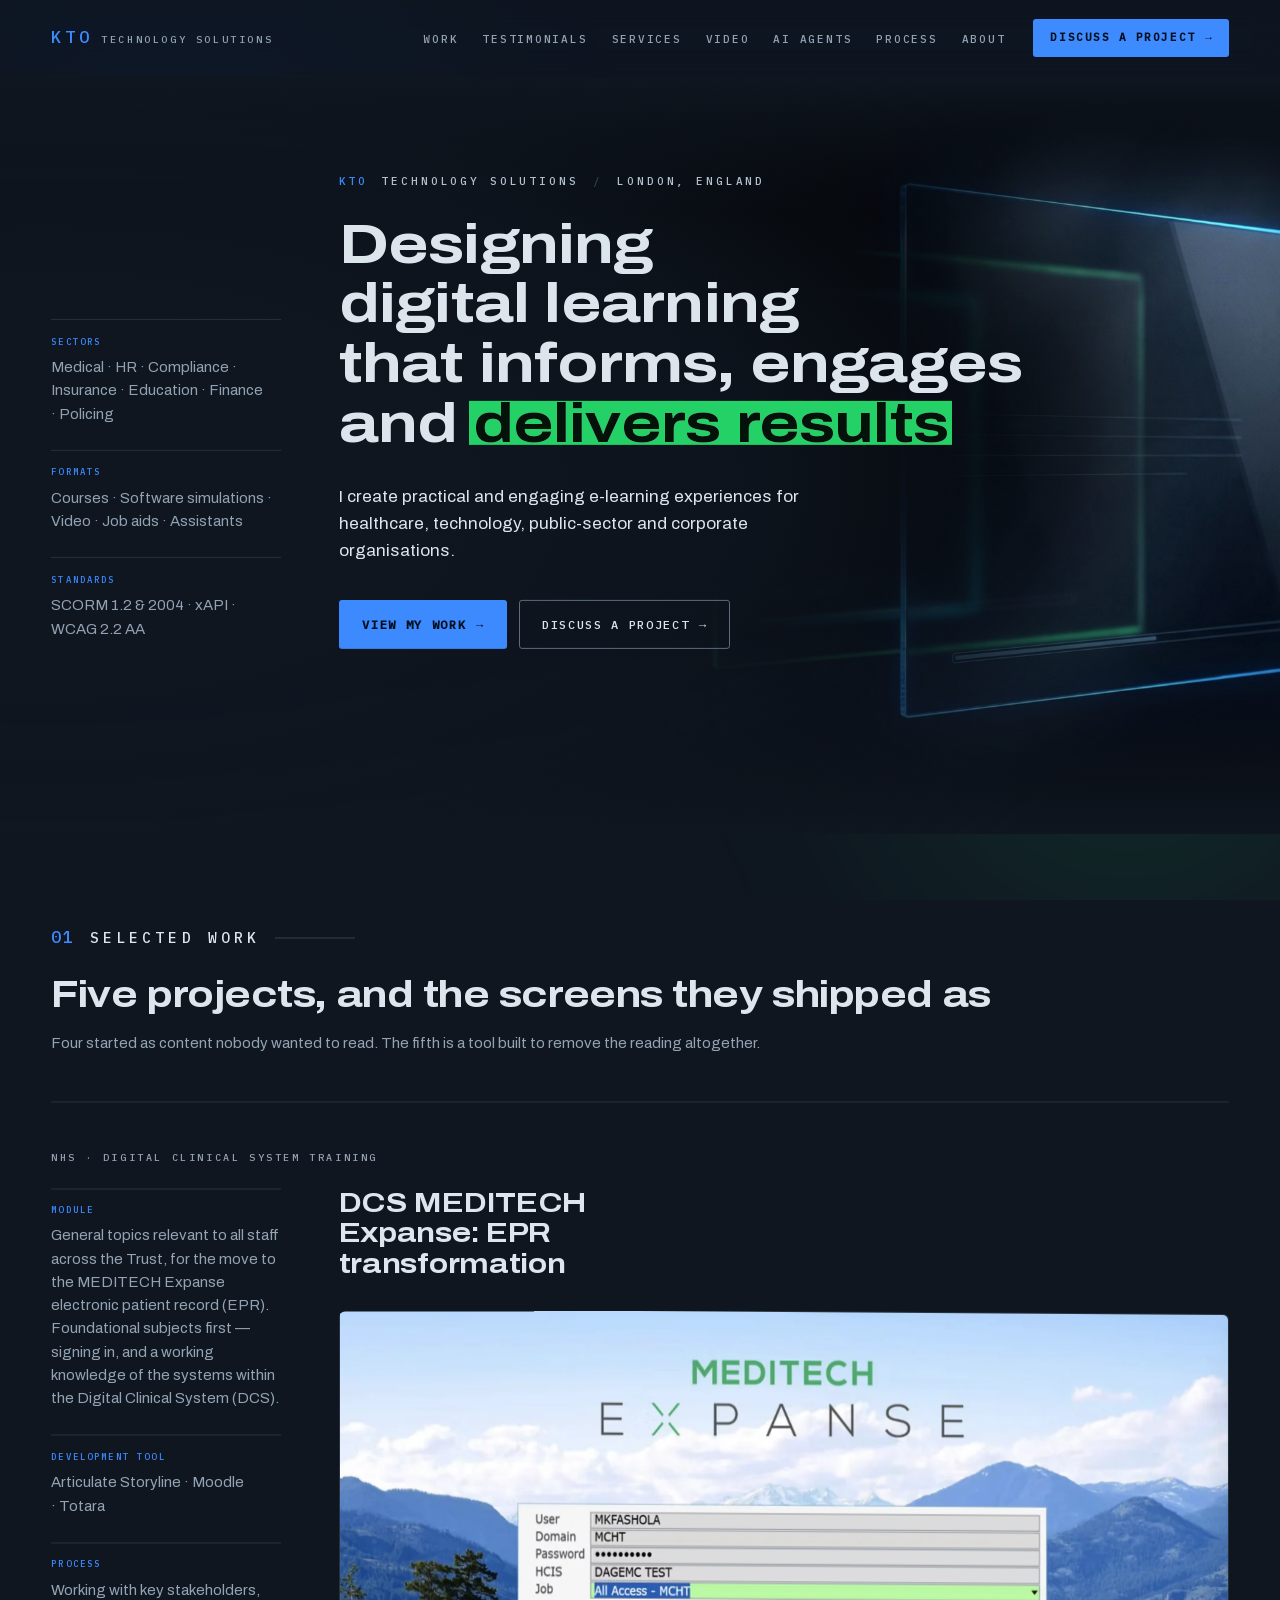
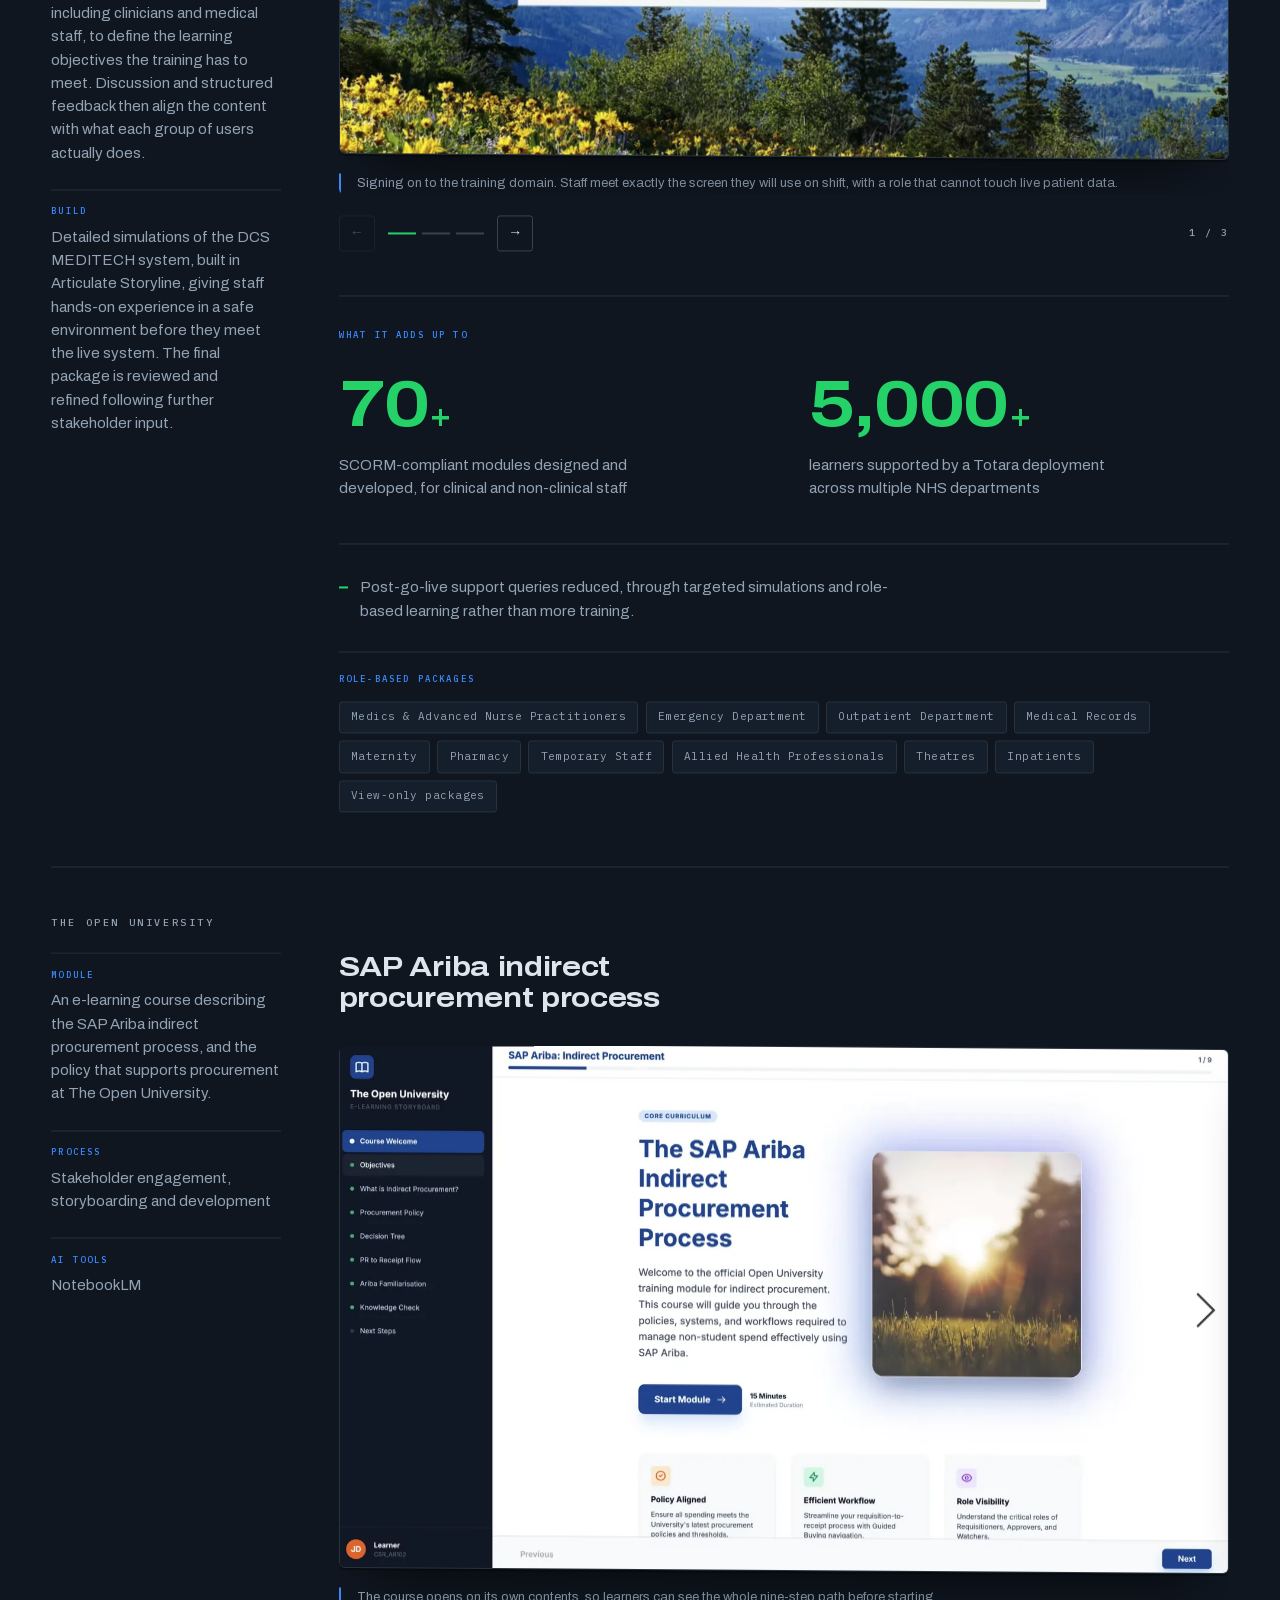
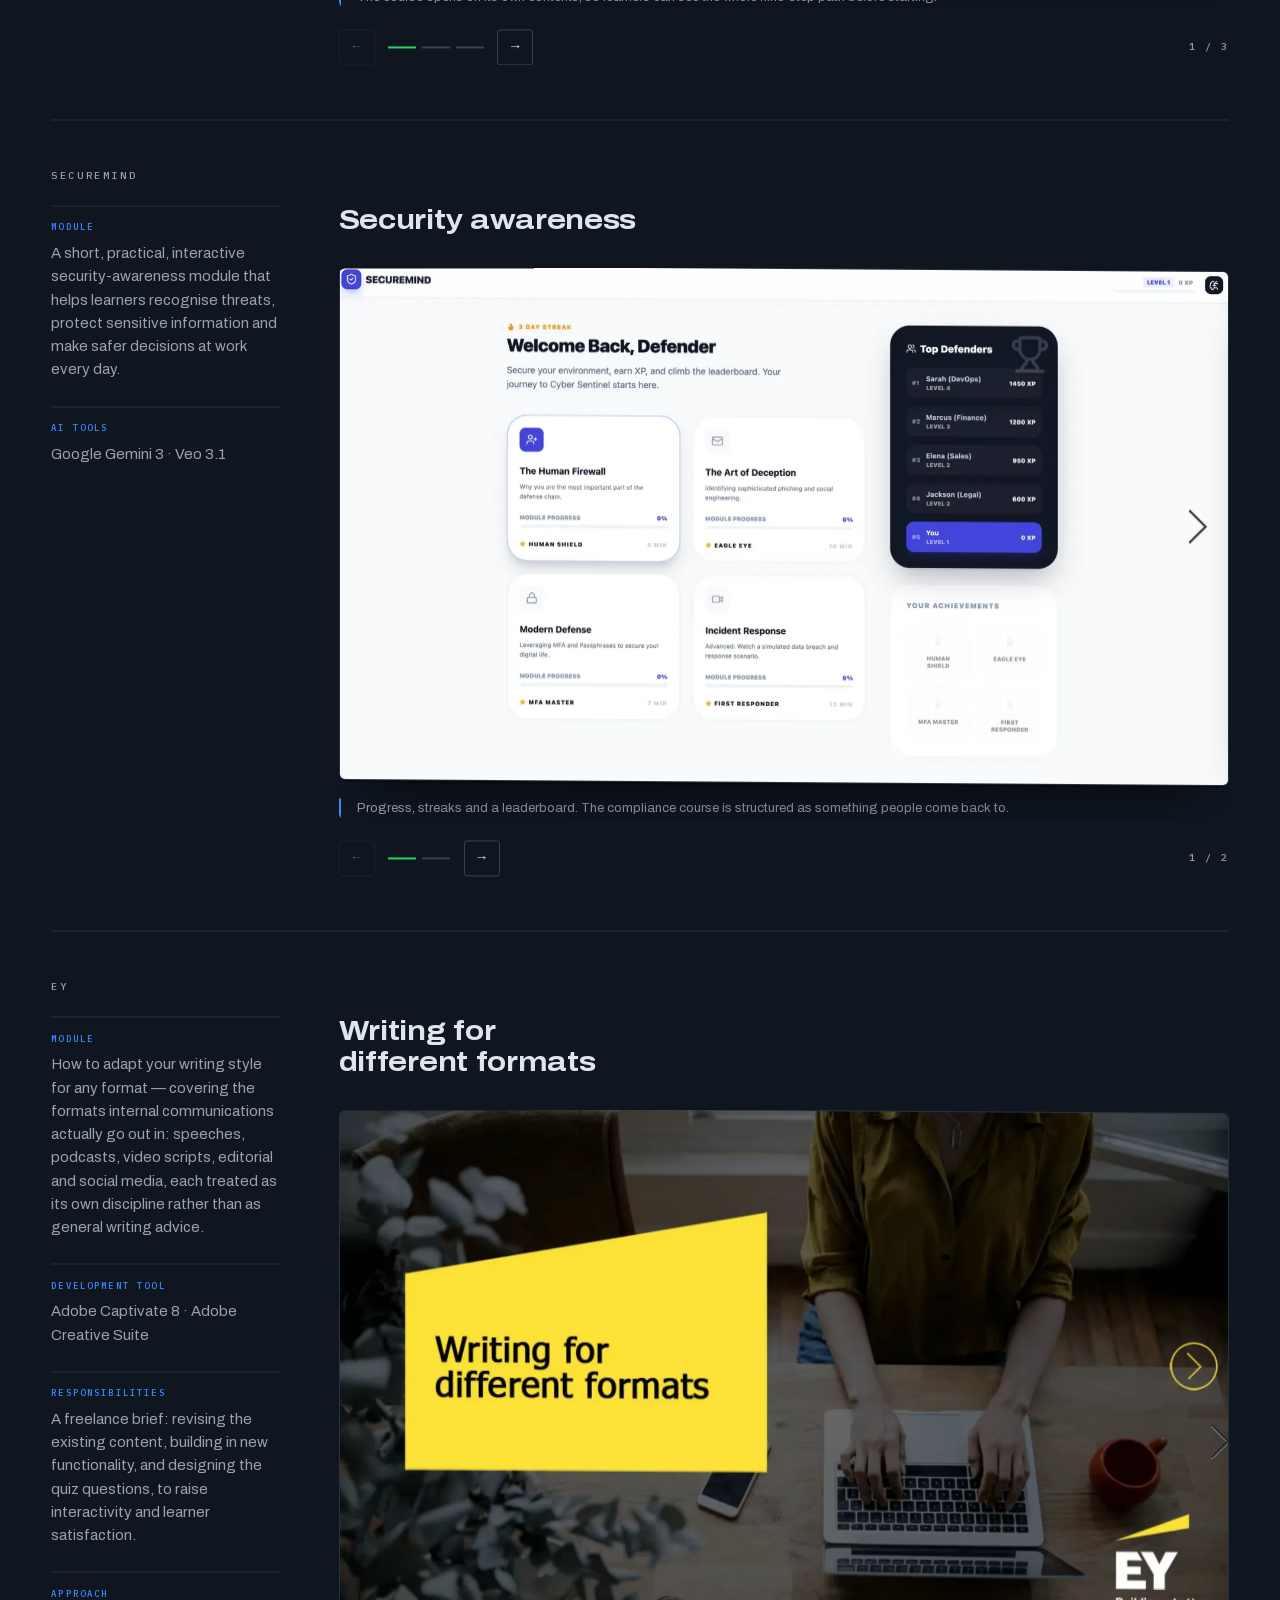
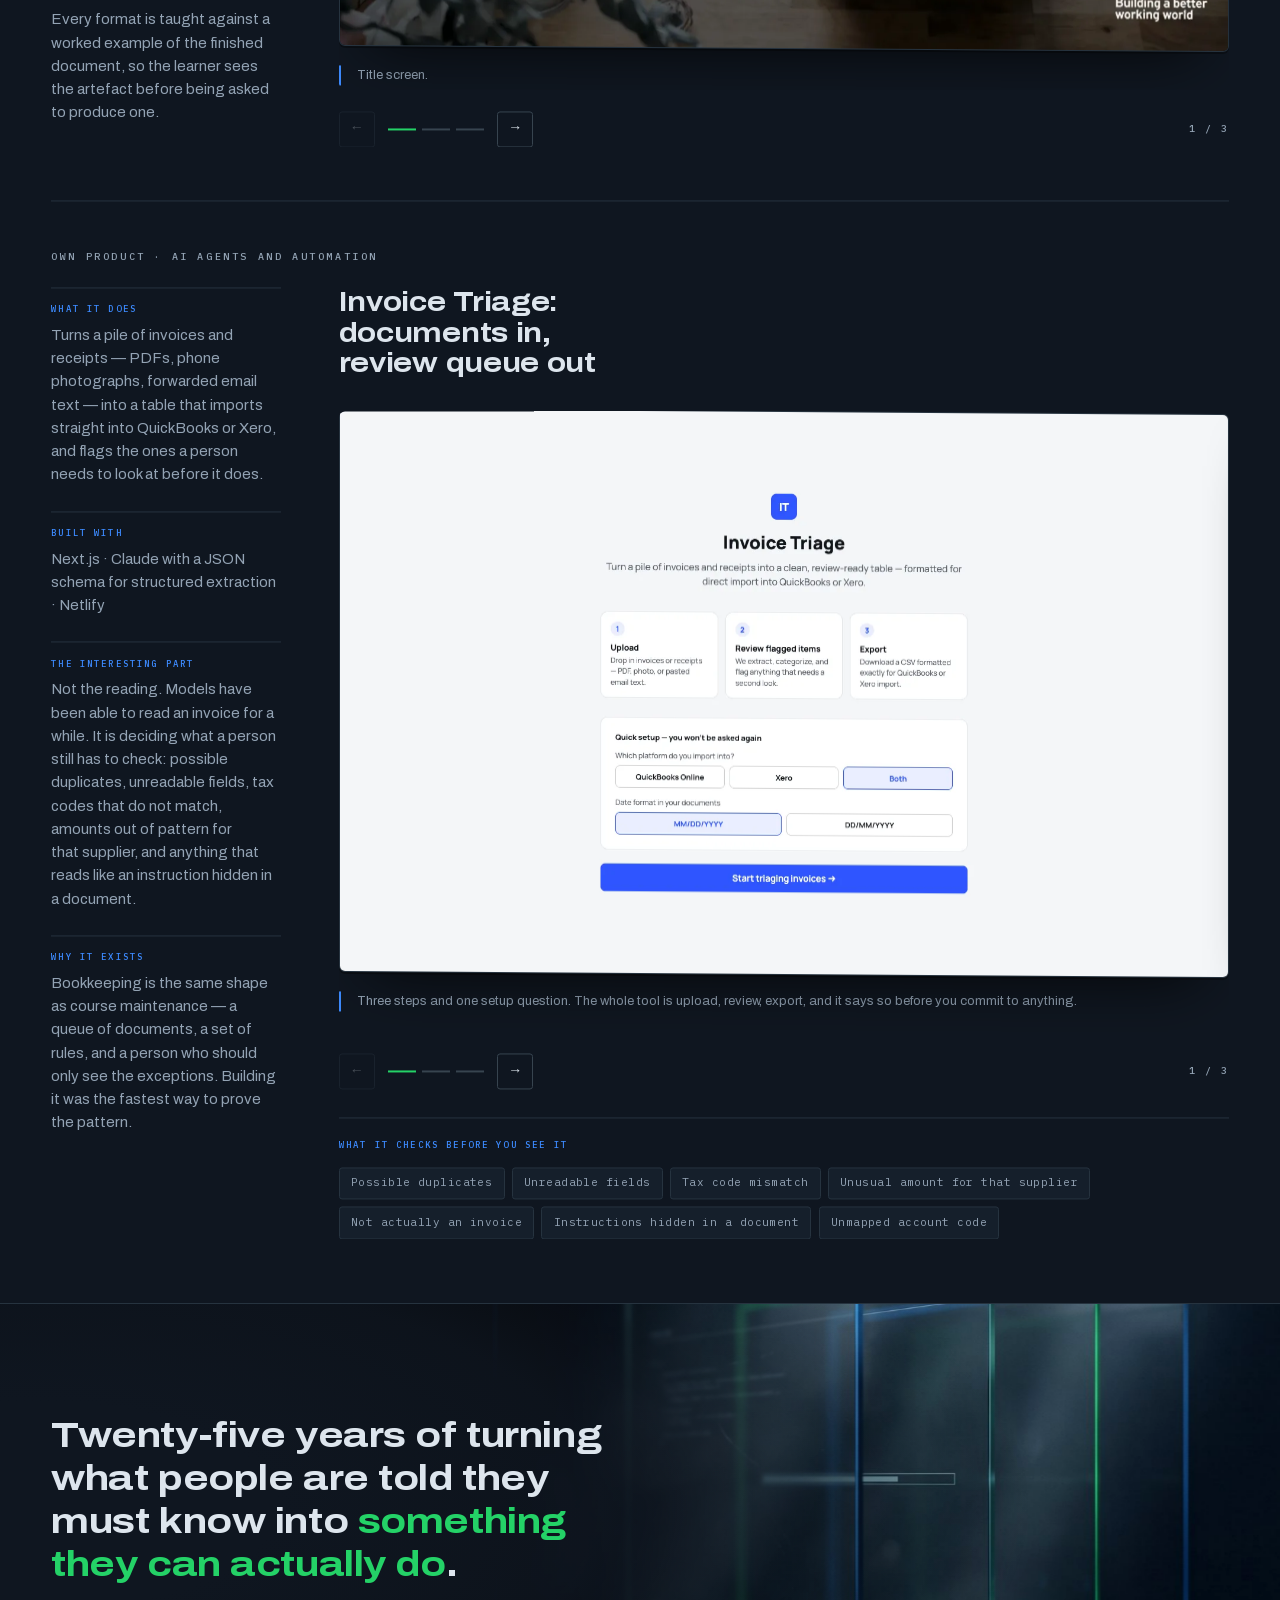
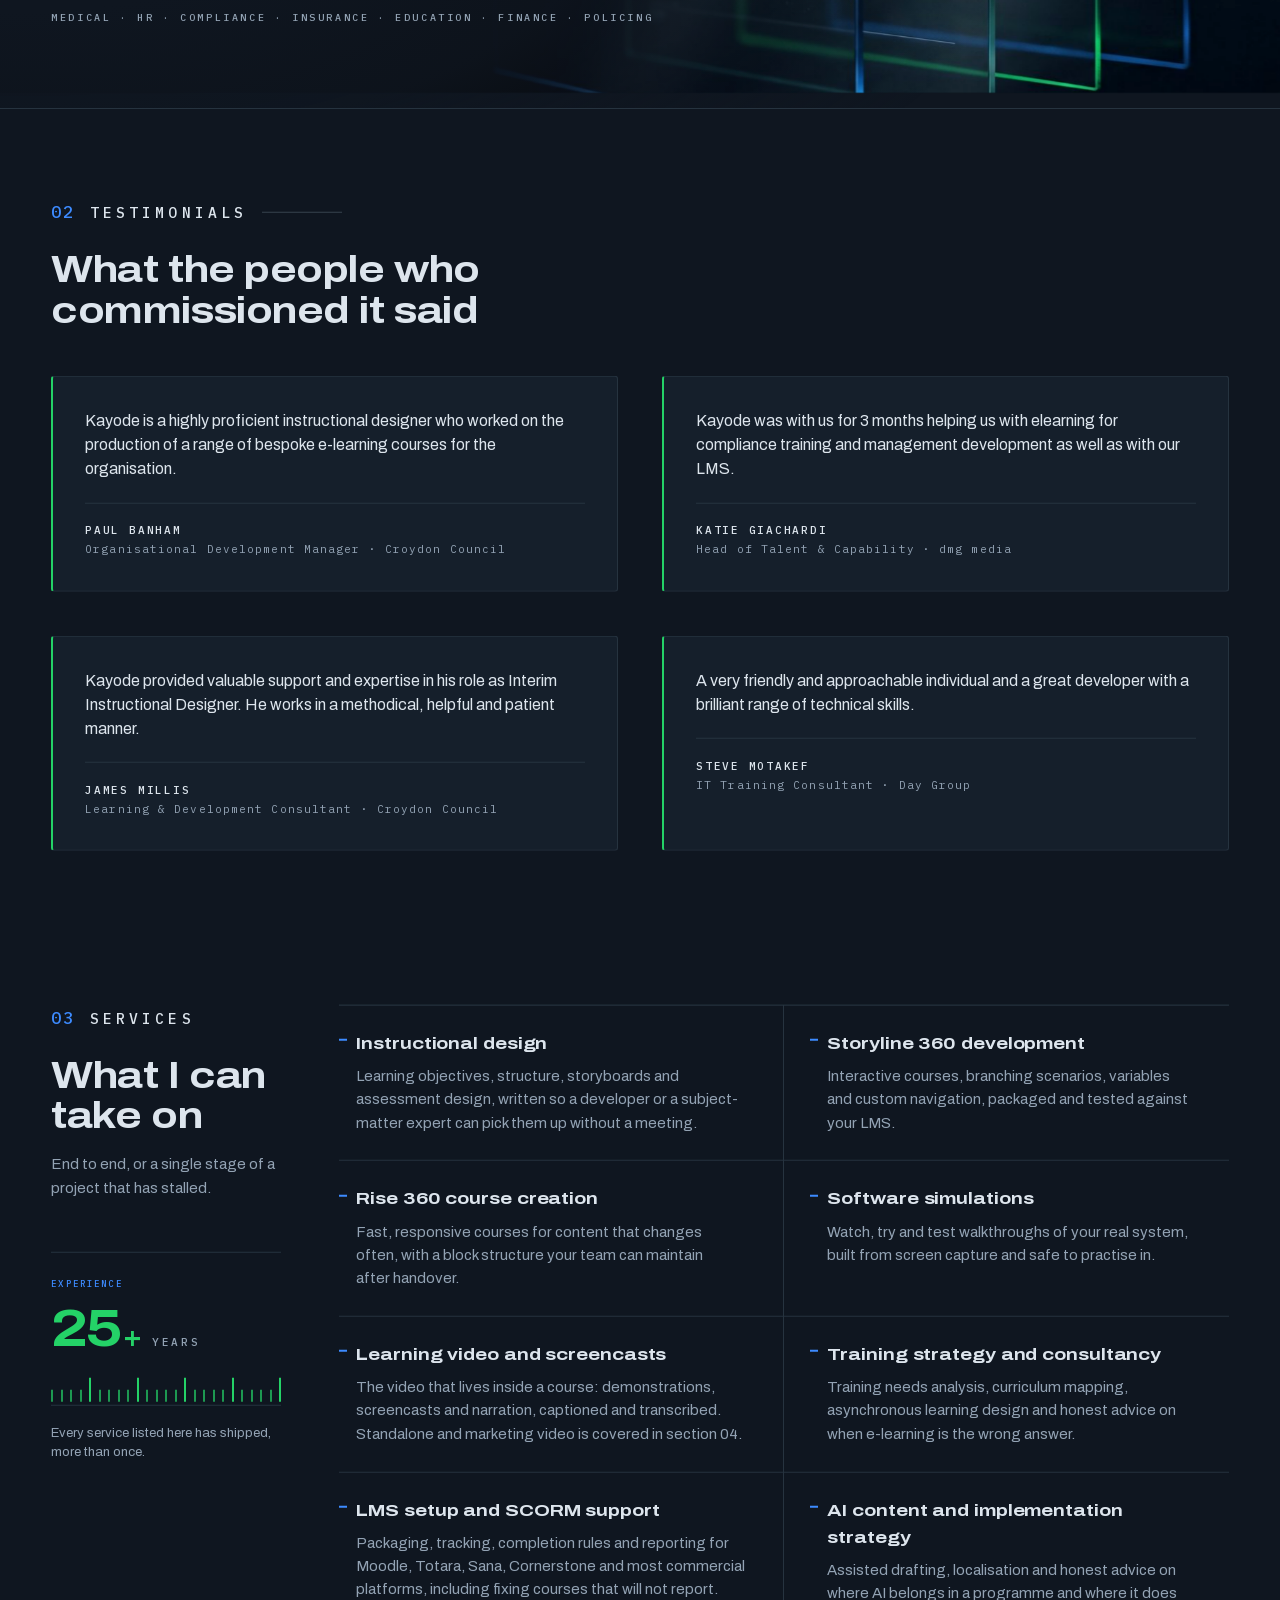
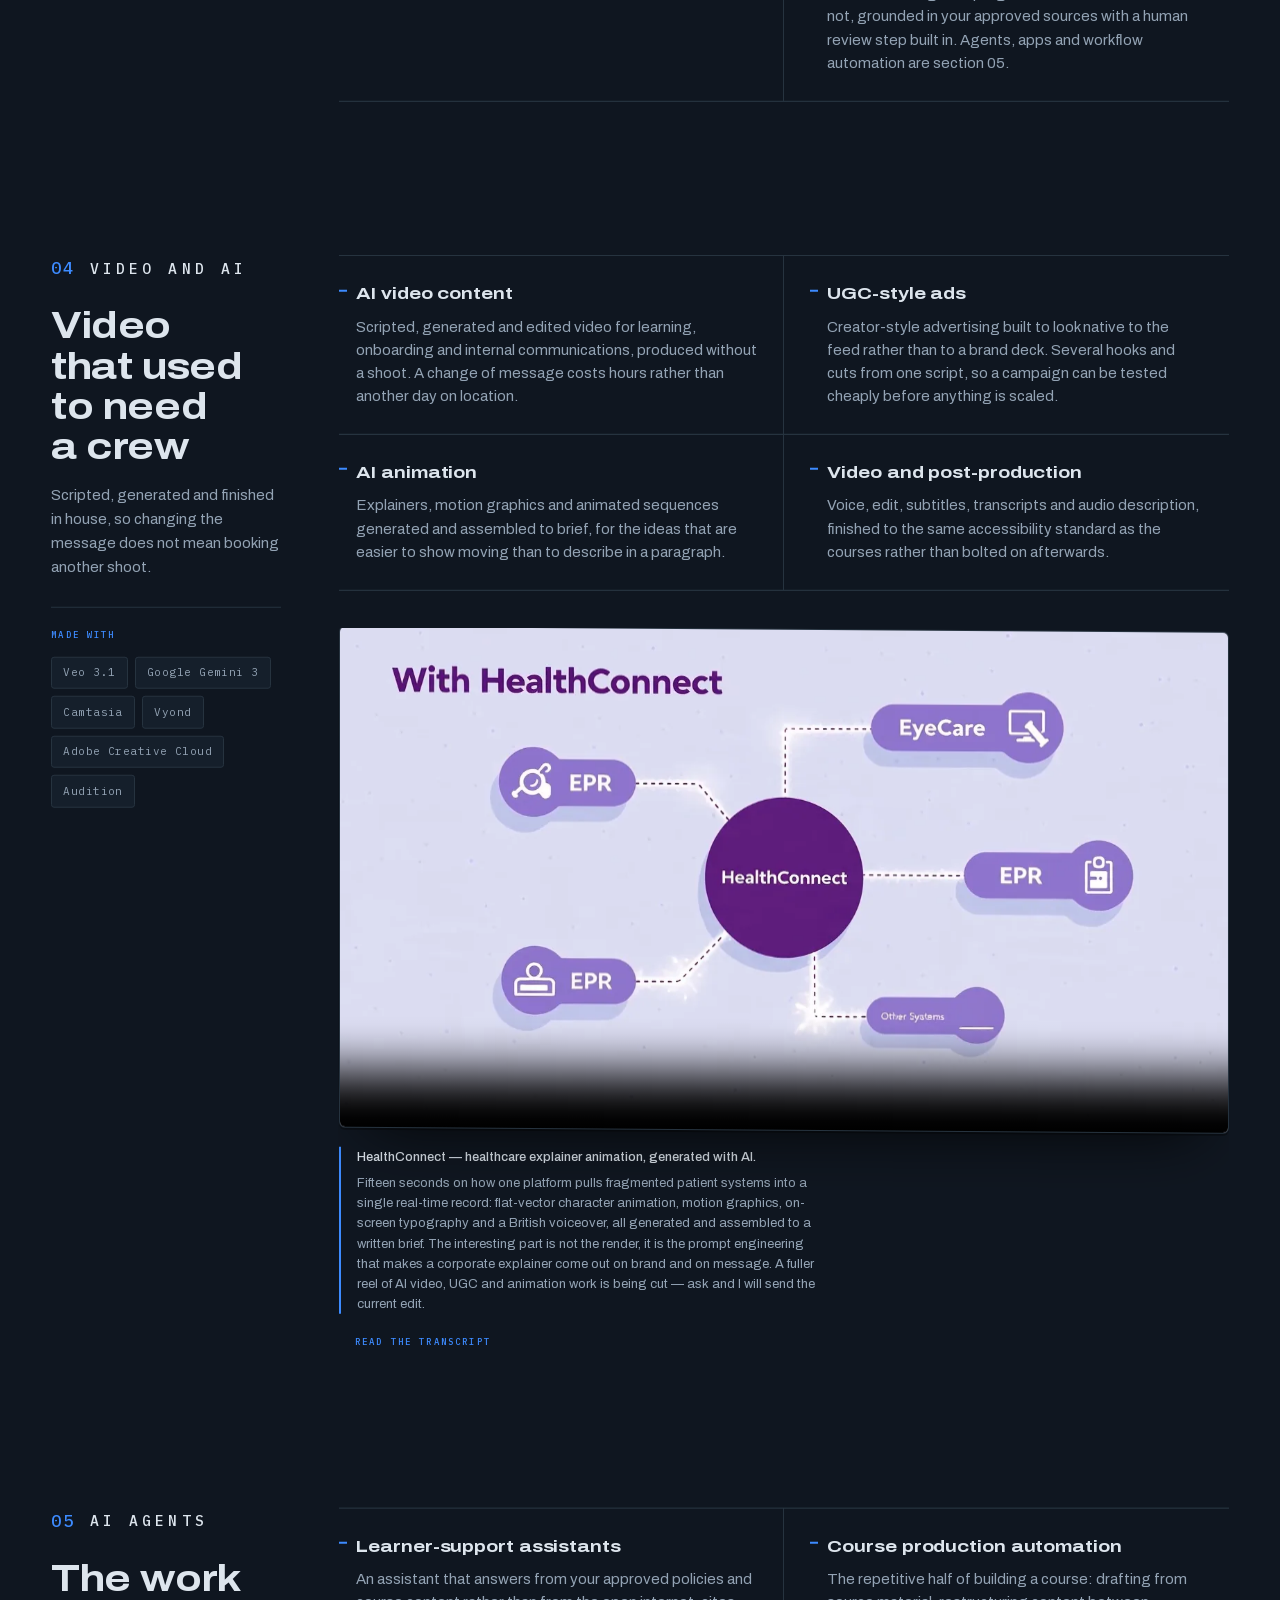
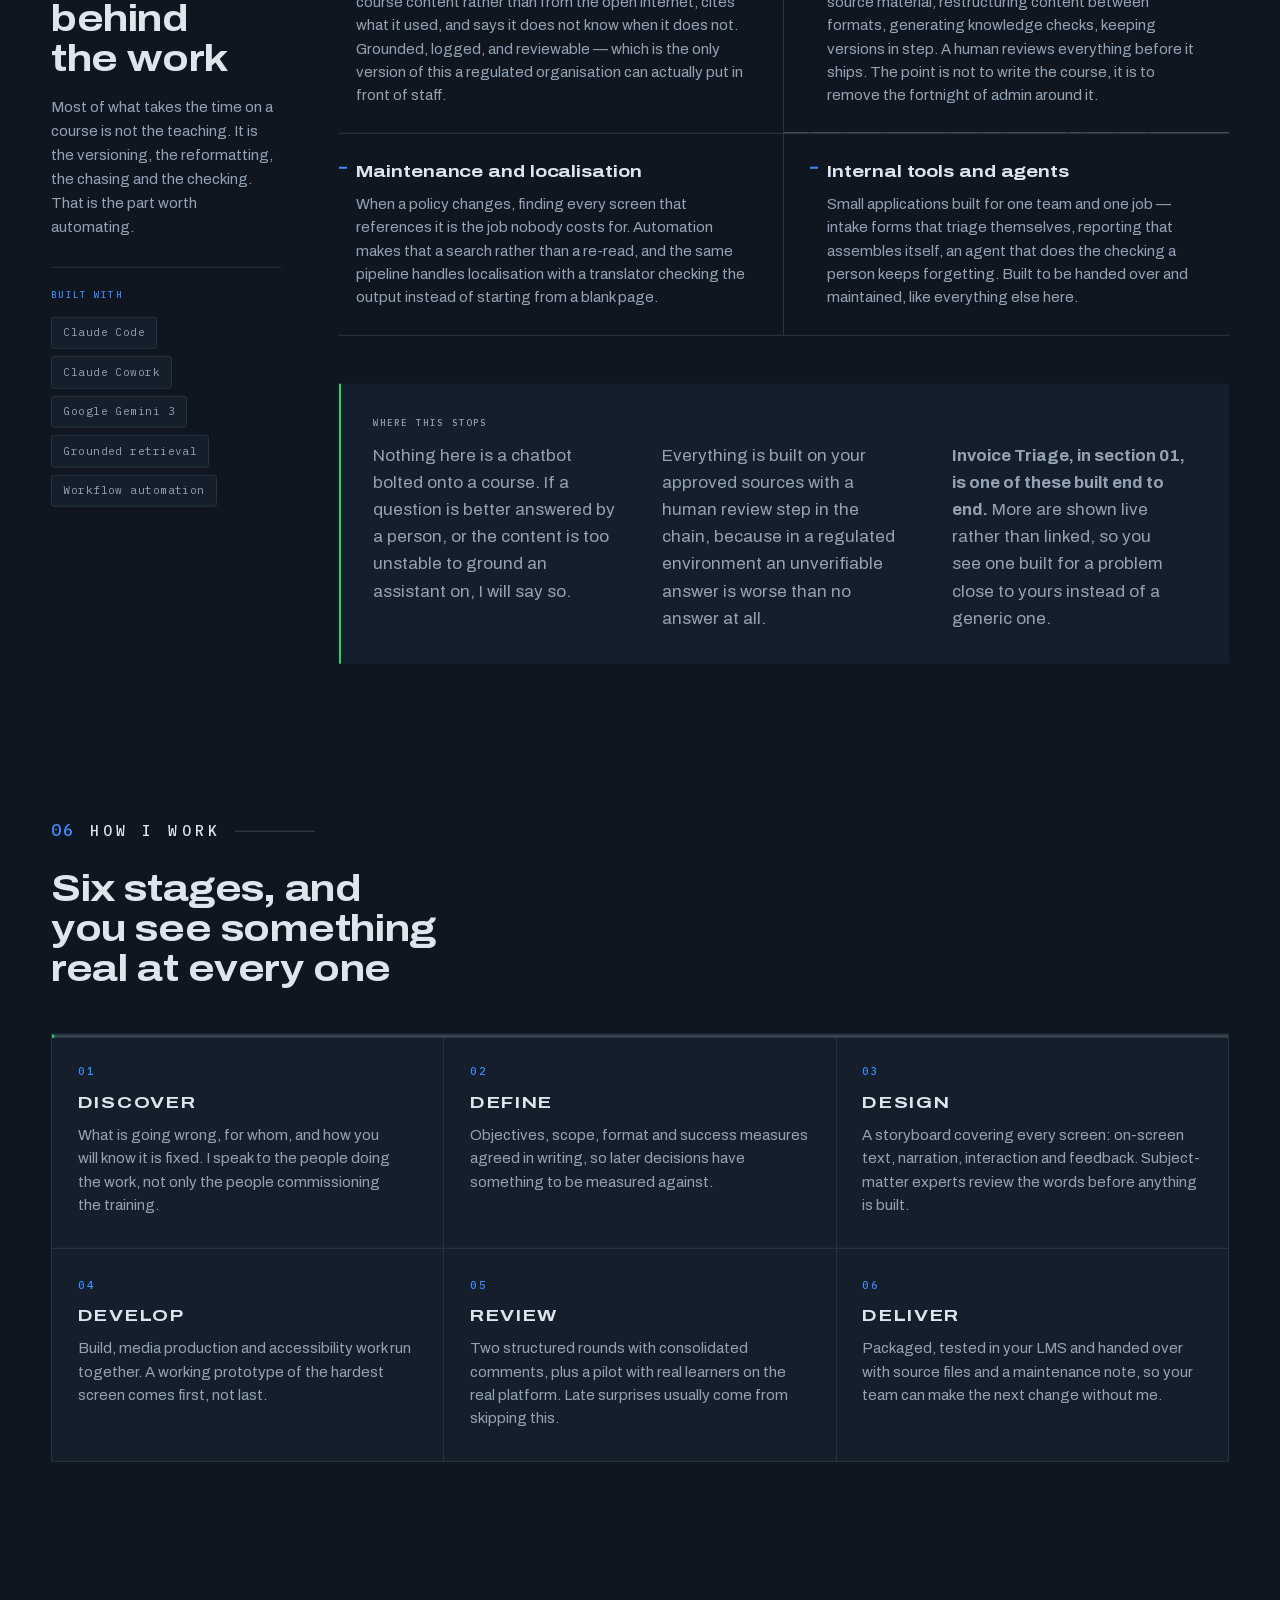
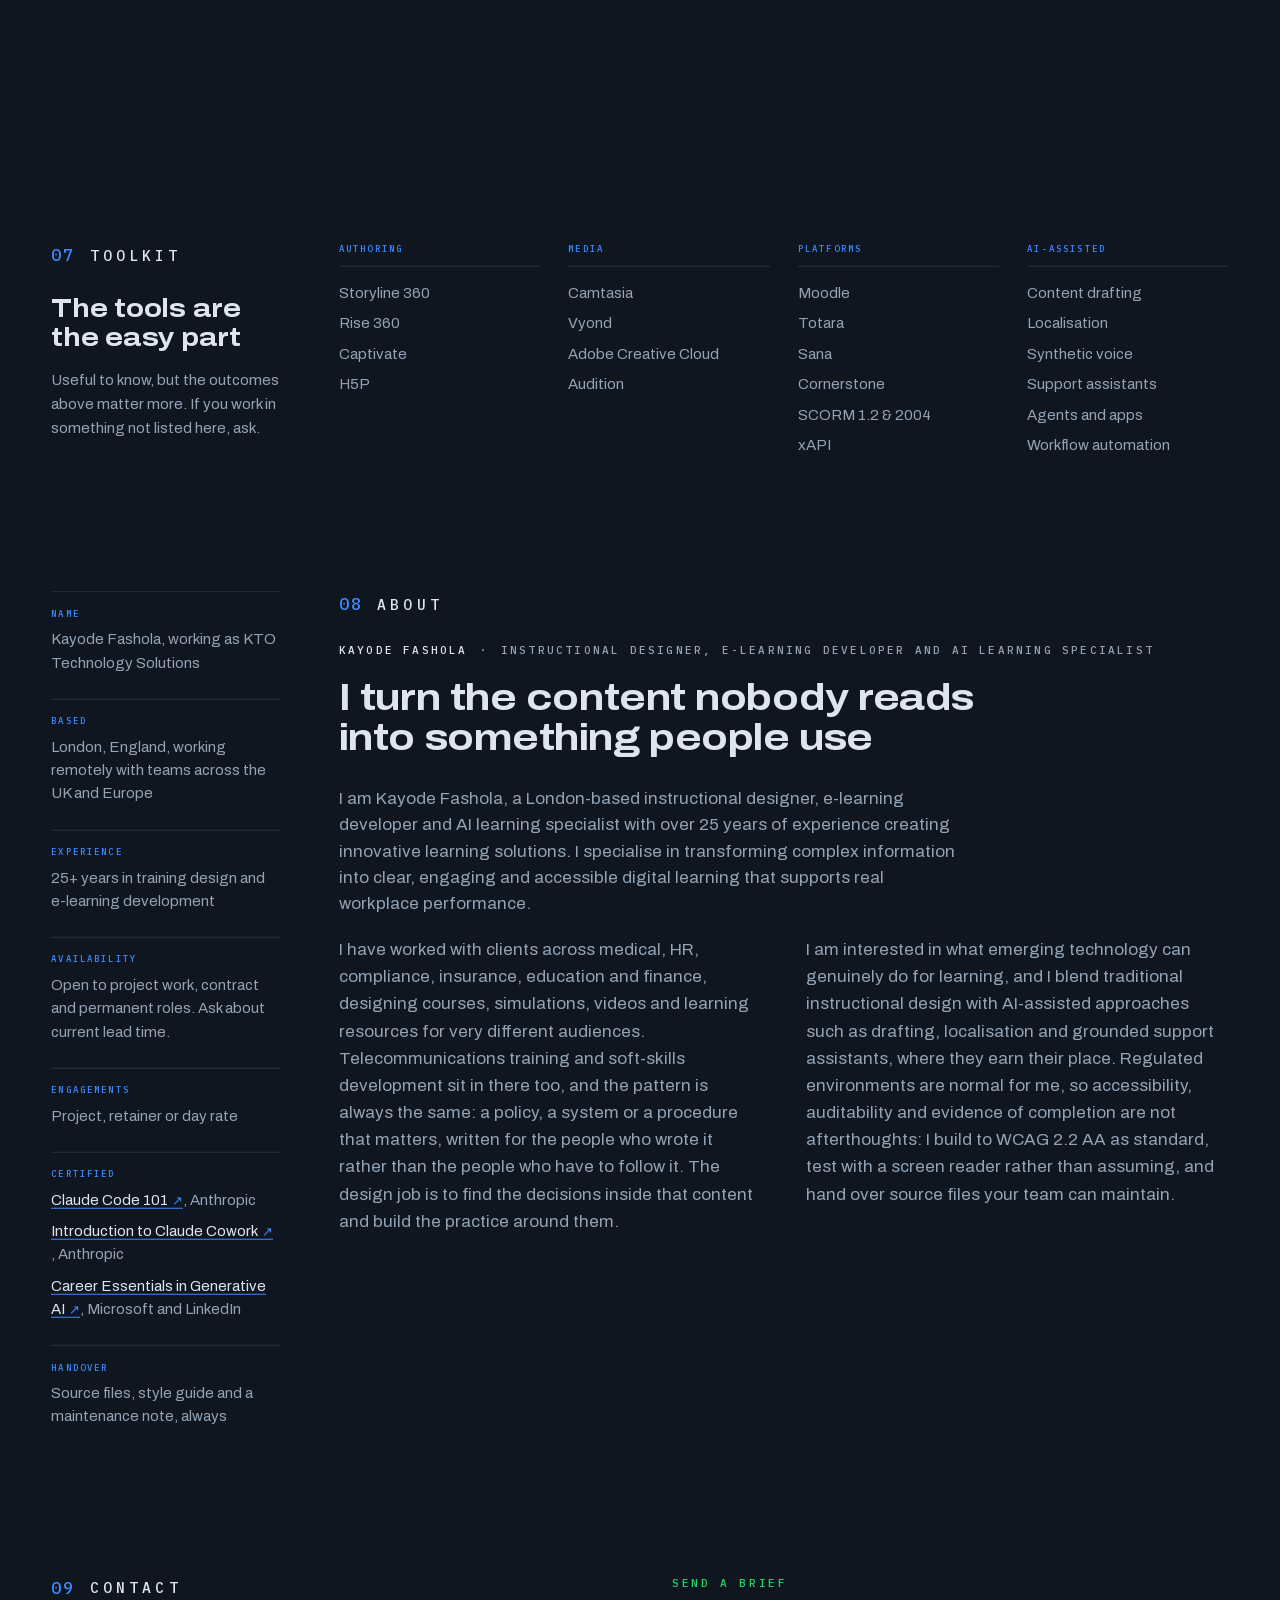
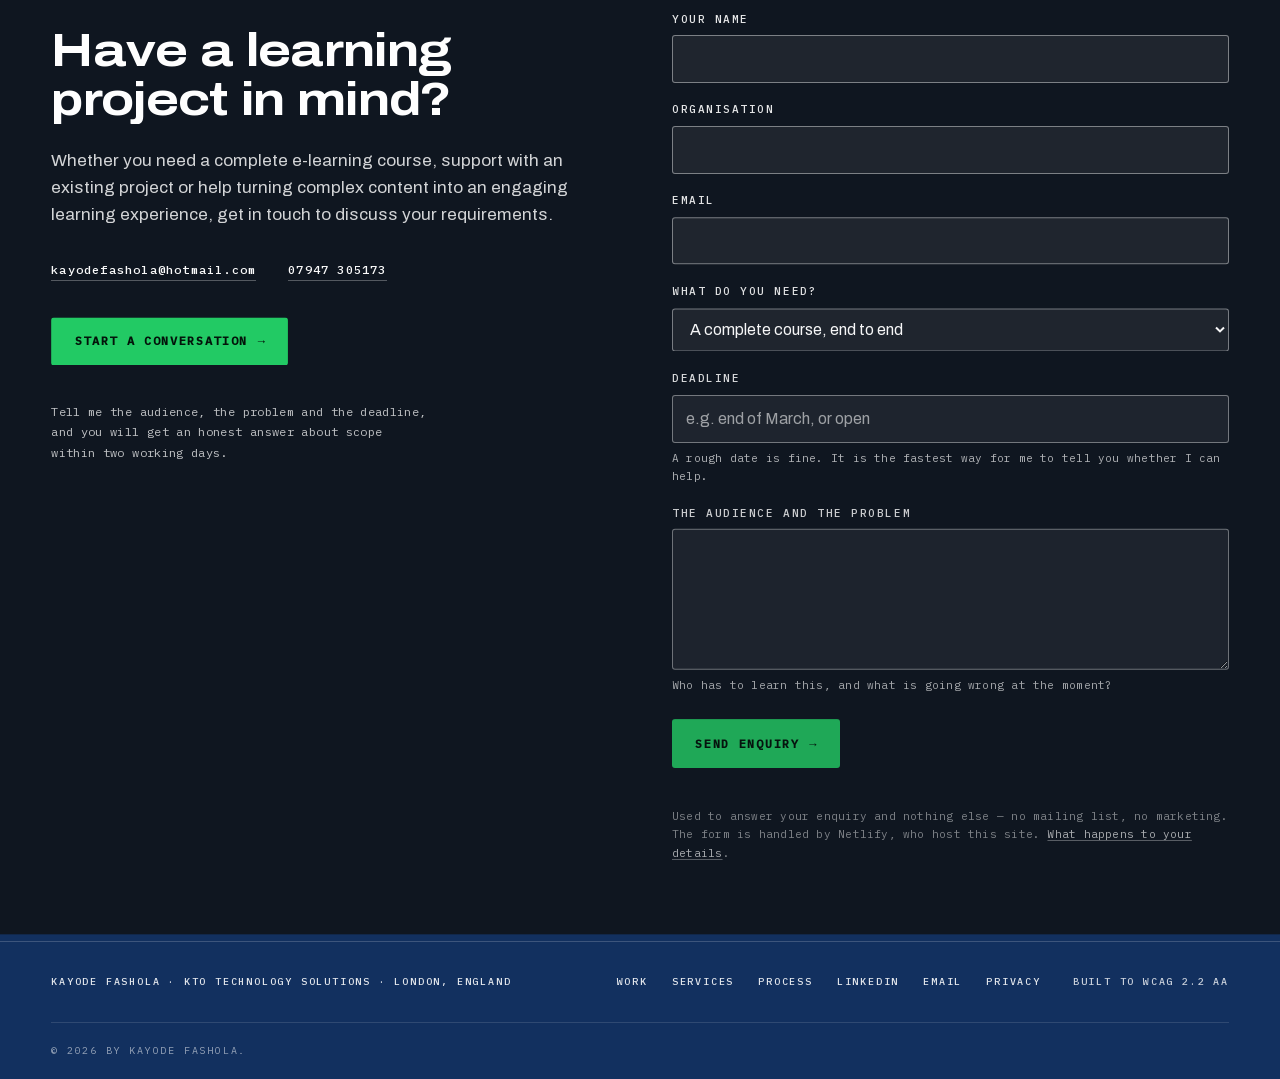
==== commit f8e9bb9f: "Add Invoice Triage as the fifth case study Section 05 sold agents and automation and showed nothing." ====
--- a/index.html
+++ b/index.html
@@ -301,9 +301,10 @@
         <span class="modlabel__n">01</span> Selected work
         <span class="modlabel__rule" aria-hidden="true"></span>
       </p>
-      <h2 class="h-section" data-reveal>Four projects, and the screens they shipped as</h2>
+      <h2 class="h-section" data-reveal>Five projects, and the screens they shipped as</h2>
       <p class="shead__note" data-reveal>
-        Every one of them started as content nobody wanted to read.
+        Four started as content nobody wanted to read. The fifth is a tool built to remove
+        the reading altogether.
       </p>
     </header>
 
@@ -718,6 +719,129 @@
               </button>
               <p class="gallery__count" role="status"><span data-count-now>1</span> / 3</p>
             </div>
+          </div>
+        </div>
+      </div>
+    </article>
+
+    <!-- ── Case 05 · Invoice Triage ────────────────────────────────────
+         The only self-directed case on the page, and the only one that is a
+         working application rather than a course. It earns its place because
+         section 05 sells agents and automation and otherwise shows nothing.
+
+         THE SCREENS ARE FROM THE REAL APP, RUN LOCALLY, ON INVENTED DATA.
+         Every supplier, amount and reference is made up. No client's invoice
+         has ever been near this page, and none should be — that is the whole
+         reason the data is fake rather than redacted. The extraction call was
+         stubbed for the capture, so the flags visible in screen two are the
+         app's own duplicate and missing-data checks running for real over
+         those invented records, not a mock-up of them.
+         ───────────────────────────────────────────────────────────── -->
+    <article class="case" data-case="triage">
+      <p class="case__sector" data-reveal>Own product · AI agents and automation</p>
+
+      <div class="spread spread--case">
+        <div class="spread__spec">
+          <dl class="spec" data-reveal>
+            <div class="spec__row">
+              <dt>What it does</dt>
+              <dd>Turns a pile of invoices and receipts — PDFs, phone photographs, forwarded
+                email text — into a table that imports straight into QuickBooks or Xero, and
+                flags the ones a person needs to look at before it does.</dd>
+            </div>
+            <div class="spec__row">
+              <dt>Built with</dt>
+              <dd>Next.js · Claude with a JSON schema for structured extraction · Netlify</dd>
+            </div>
+            <div class="spec__row">
+              <dt>The interesting part</dt>
+              <dd>Not the reading. Models have been able to read an invoice for a while. It is
+                deciding what a person still has to check: possible duplicates, unreadable
+                fields, tax codes that do not match, amounts out of pattern for that supplier,
+                and anything that reads like an instruction hidden in a document.</dd>
+            </div>
+            <div class="spec__row">
+              <dt>Why it exists</dt>
+              <dd>Bookkeeping is the same shape as course maintenance — a queue of documents,
+                a set of rules, and a person who should only see the exceptions. Building it
+                was the fastest way to prove the pattern.</dd>
+            </div>
+          </dl>
+        </div>
+
+        <div class="spread__body">
+          <h3 class="h-case" data-reveal>Invoice Triage: documents in, review queue out</h3>
+
+          <div class="gallery" data-gallery data-reveal>
+            <div class="gallery__viewport" tabindex="0" role="group"
+                 aria-roledescription="carousel" aria-label="Invoice Triage screens">
+              <ul class="gallery__track">
+              <li class="gallery__slide" role="group"
+                  aria-roledescription="slide" aria-label="Screen 1 of 3">
+                <figure class="shot">
+                  <div class="screen">
+                    <img src="assets/img/triage-1-landing.webp" width="1500" height="950" loading="lazy"
+                         alt="Invoice Triage start screen: three numbered steps — upload, review flagged items, export — above a short setup asking which accounting platform to import into and which date format the documents use.">
+                  </div>
+                  <figcaption>Three steps and one setup question. The whole tool is upload,
+                    review, export, and it says so before you commit to anything.</figcaption>
+                </figure>
+              </li>
+              <li class="gallery__slide" role="group"
+                  aria-roledescription="slide" aria-label="Screen 2 of 3">
+                <figure class="shot">
+                  <div class="screen">
+                    <img src="assets/img/triage-2-review.webp" width="1500" height="950" loading="lazy"
+                         alt="Results screen showing a Review needed panel with two items — a possible duplicate invoice and a receipt with unreadable fields — above QuickBooks and Xero import tables where the two affected rows are highlighted in amber.">
+                  </div>
+                  <figcaption>Five documents in, two things worth a human. The duplicate was
+                    caught on supplier, total and date proximity; the receipt is flagged because
+                    three fields could not be read confidently. The other three passed straight
+                    through, and the tables below are ready to import.</figcaption>
+                </figure>
+              </li>
+              <li class="gallery__slide" role="group"
+                  aria-roledescription="slide" aria-label="Screen 3 of 3">
+                <figure class="shot">
+                  <div class="screen">
+                    <img src="assets/img/triage-3-mapping.webp" width="1500" height="950" loading="lazy"
+                         alt="Settings panel mapping each expense category to a QuickBooks account name and a Xero chart-of-accounts code, with the results table still visible behind it.">
+                  </div>
+                  <figcaption>Your chart of accounts, not the tool's guess at one. Until a code
+                    is set the export carries a bracketed placeholder and the row is flagged —
+                    it will not quietly invent an account to file something under.</figcaption>
+                </figure>
+              </li>
+              </ul>
+            </div>
+
+            <div class="gallery__bar">
+              <button class="gallery__nav" type="button" data-dir="-1" aria-label="Previous screen">
+                <span aria-hidden="true">&#8592;</span>
+              </button>
+              <ol class="gallery__dots">
+                <li><button class="gallery__dot" type="button" data-go="0" aria-current="true" aria-label="Go to screen 1"></button></li>
+                <li><button class="gallery__dot" type="button" data-go="1" aria-label="Go to screen 2"></button></li>
+                <li><button class="gallery__dot" type="button" data-go="2" aria-label="Go to screen 3"></button></li>
+              </ol>
+              <button class="gallery__nav" type="button" data-dir="1" aria-label="Next screen">
+                <span aria-hidden="true">&#8594;</span>
+              </button>
+              <p class="gallery__count" role="status"><span data-count-now>1</span> / 3</p>
+            </div>
+          </div>
+
+          <div class="scope" data-reveal>
+            <p class="scope__label">What it checks before you see it</p>
+            <ul class="chips">
+              <li>Possible duplicates</li>
+              <li>Unreadable fields</li>
+              <li>Tax code mismatch</li>
+              <li>Unusual amount for that supplier</li>
+              <li>Not actually an invoice</li>
+              <li>Instructions hidden in a document</li>
+              <li>Unmapped account code</li>
+            </ul>
           </div>
         </div>
       </div>
@@ -1095,8 +1219,9 @@
               answer at all.
             </p>
             <p>
-              <b>Working demos available on request.</b> They are shown live rather than linked,
-              so you see one built for a problem close to yours instead of a generic one.
+              <b>Invoice Triage, in section 01, is one of these built end to end.</b> More are
+              shown live rather than linked, so you see one built for a problem close to yours
+              instead of a generic one.
             </p>
           </div>
         </div>
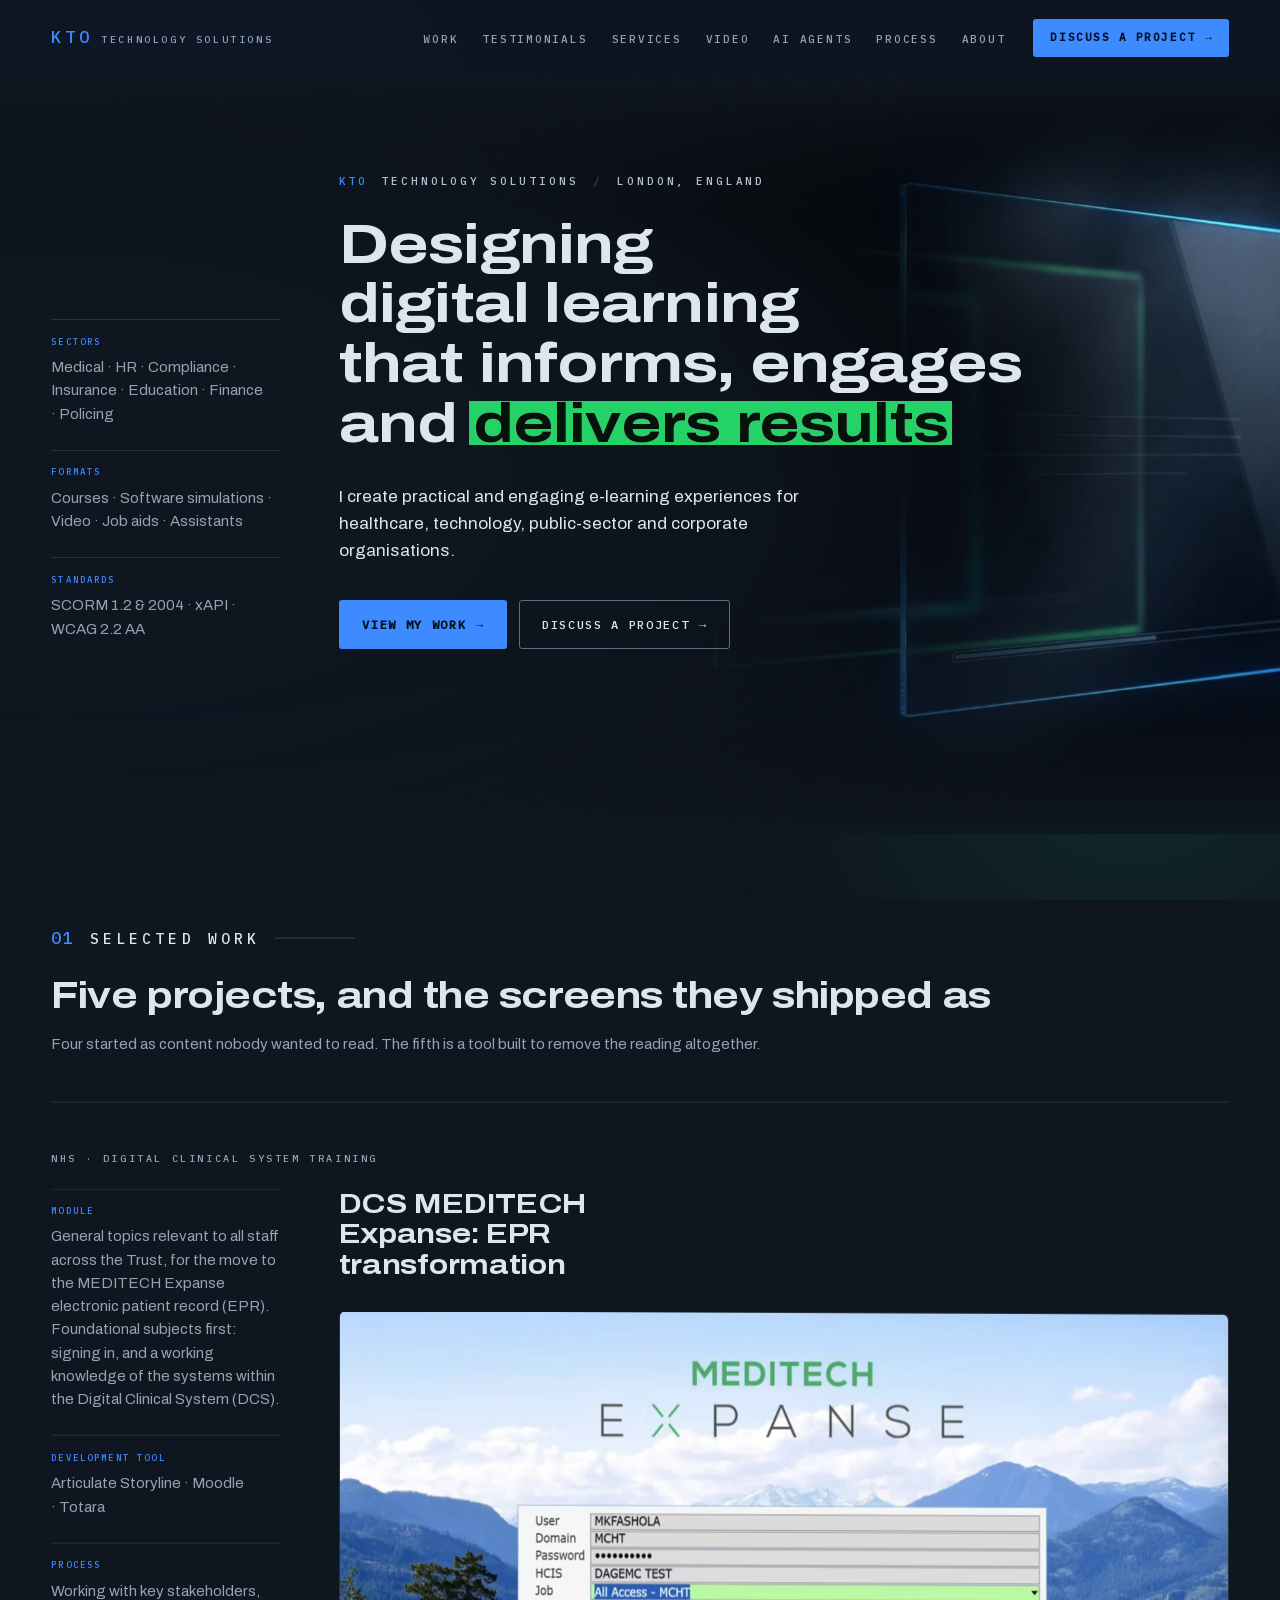
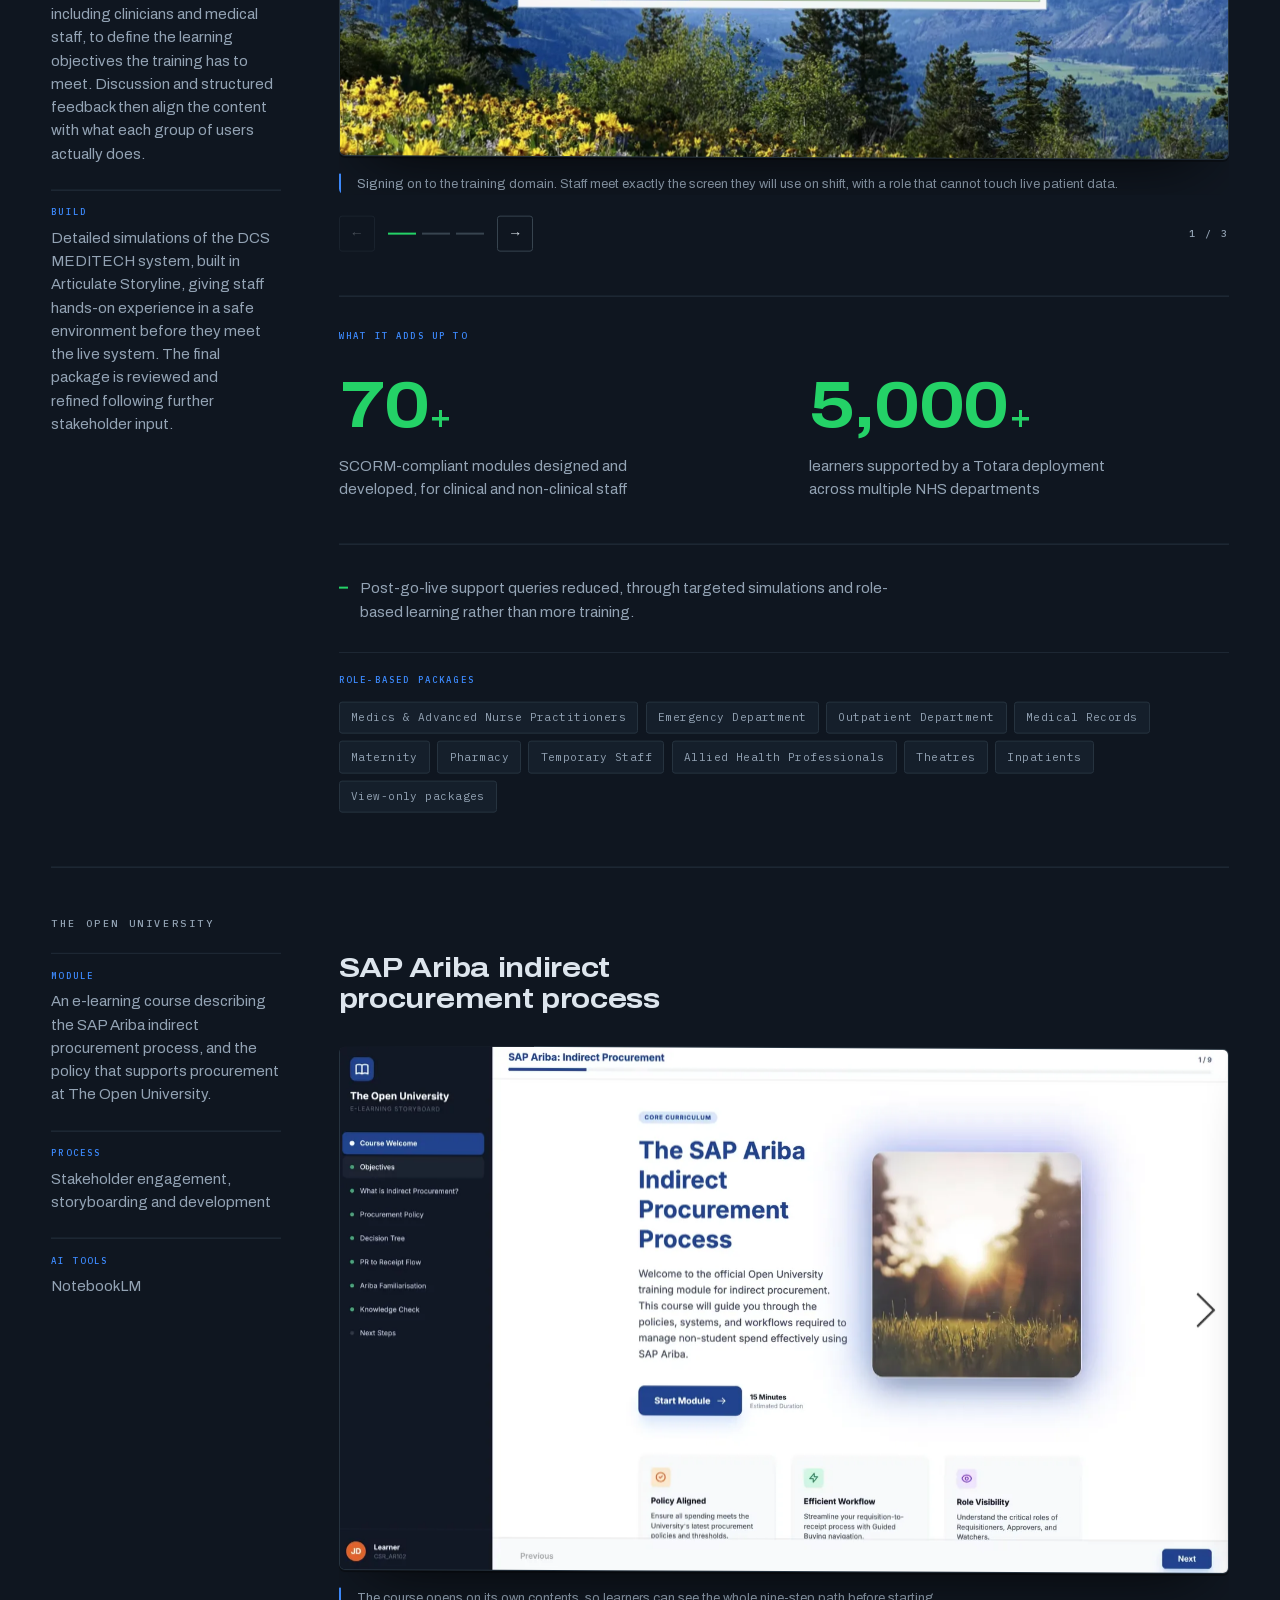
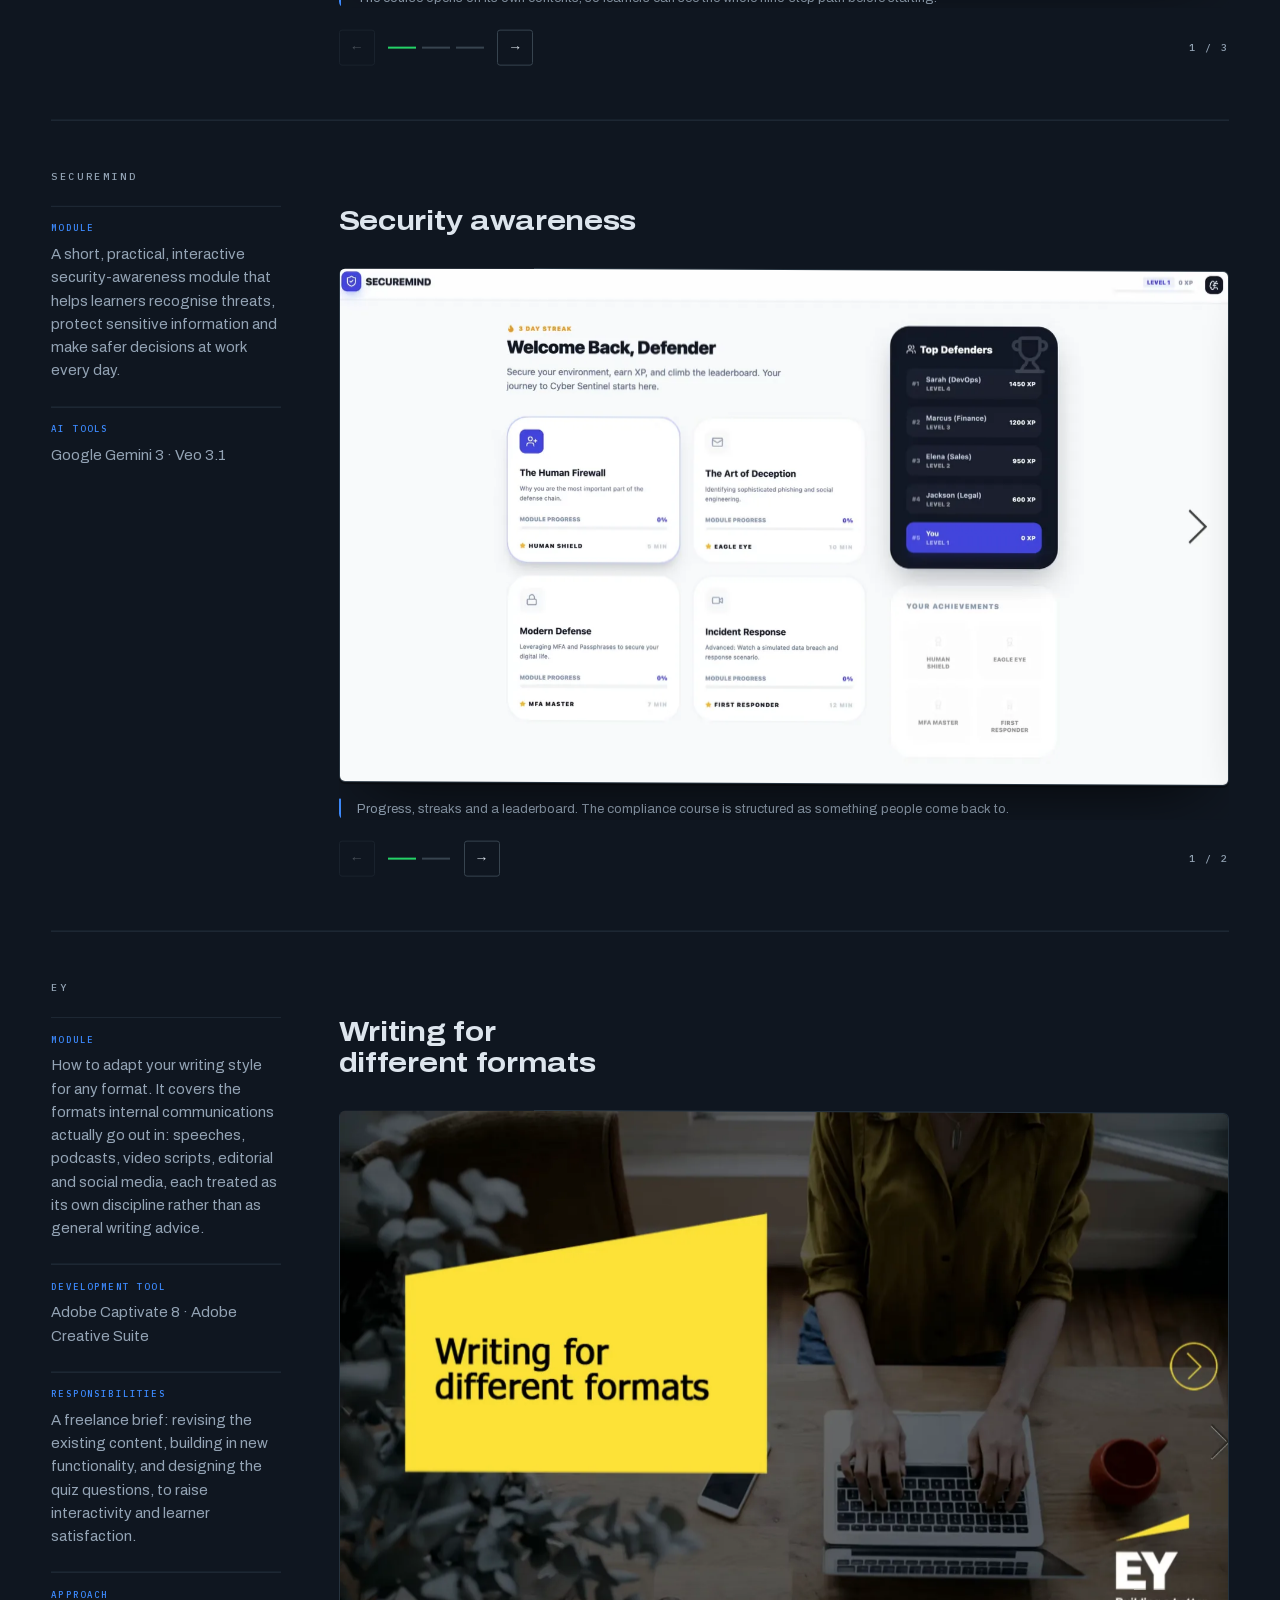
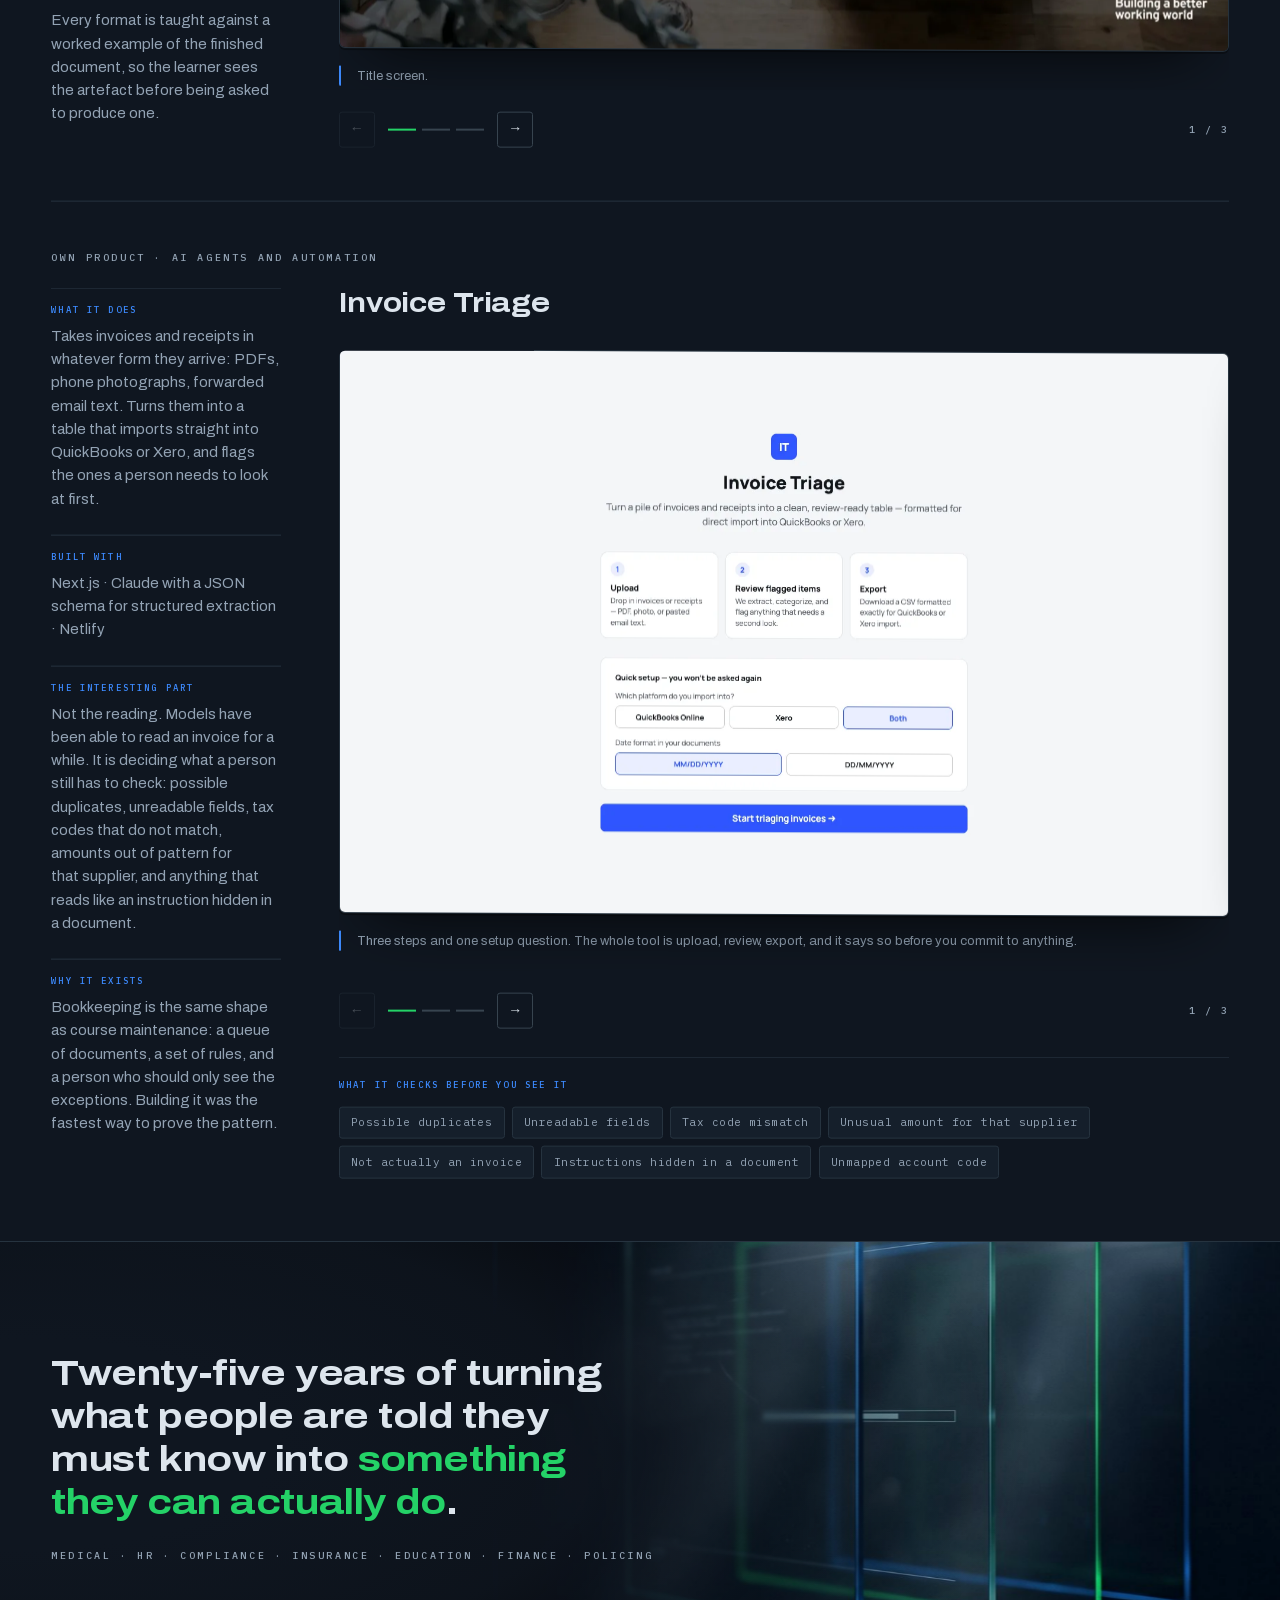
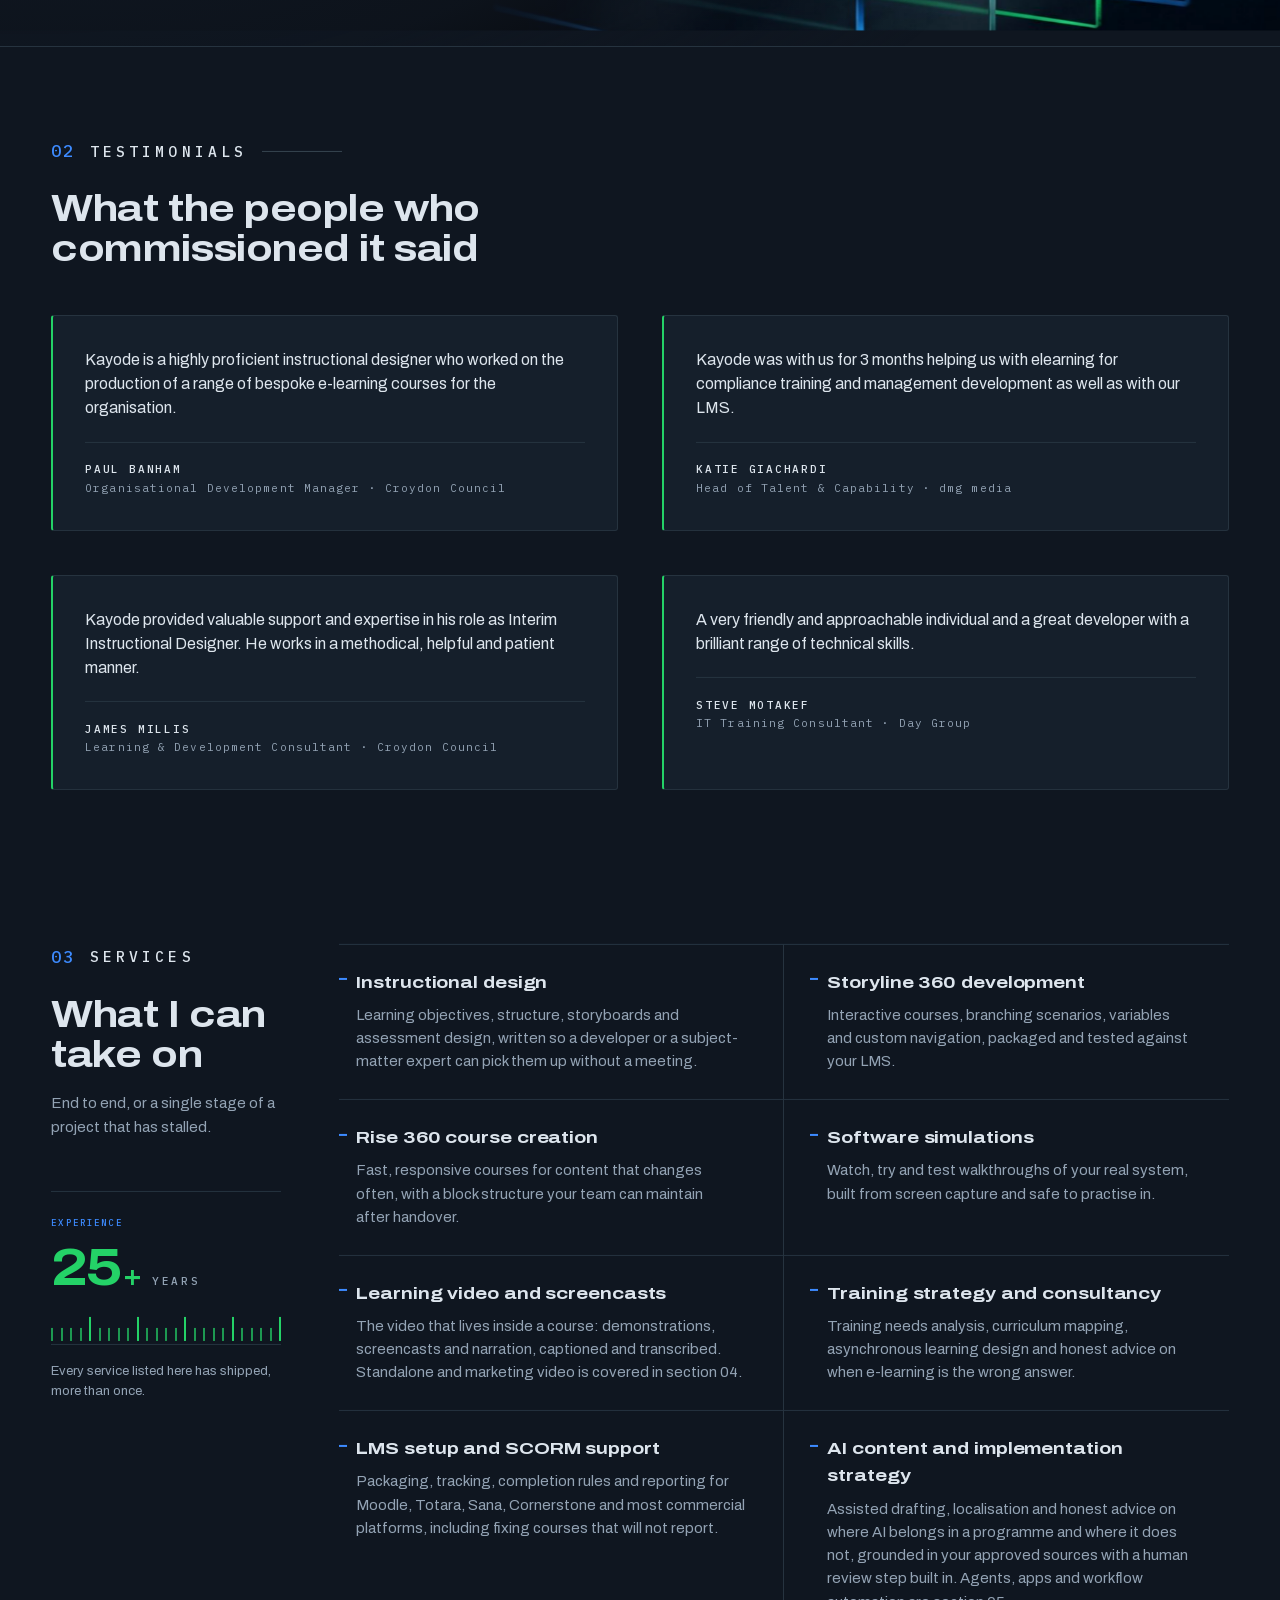
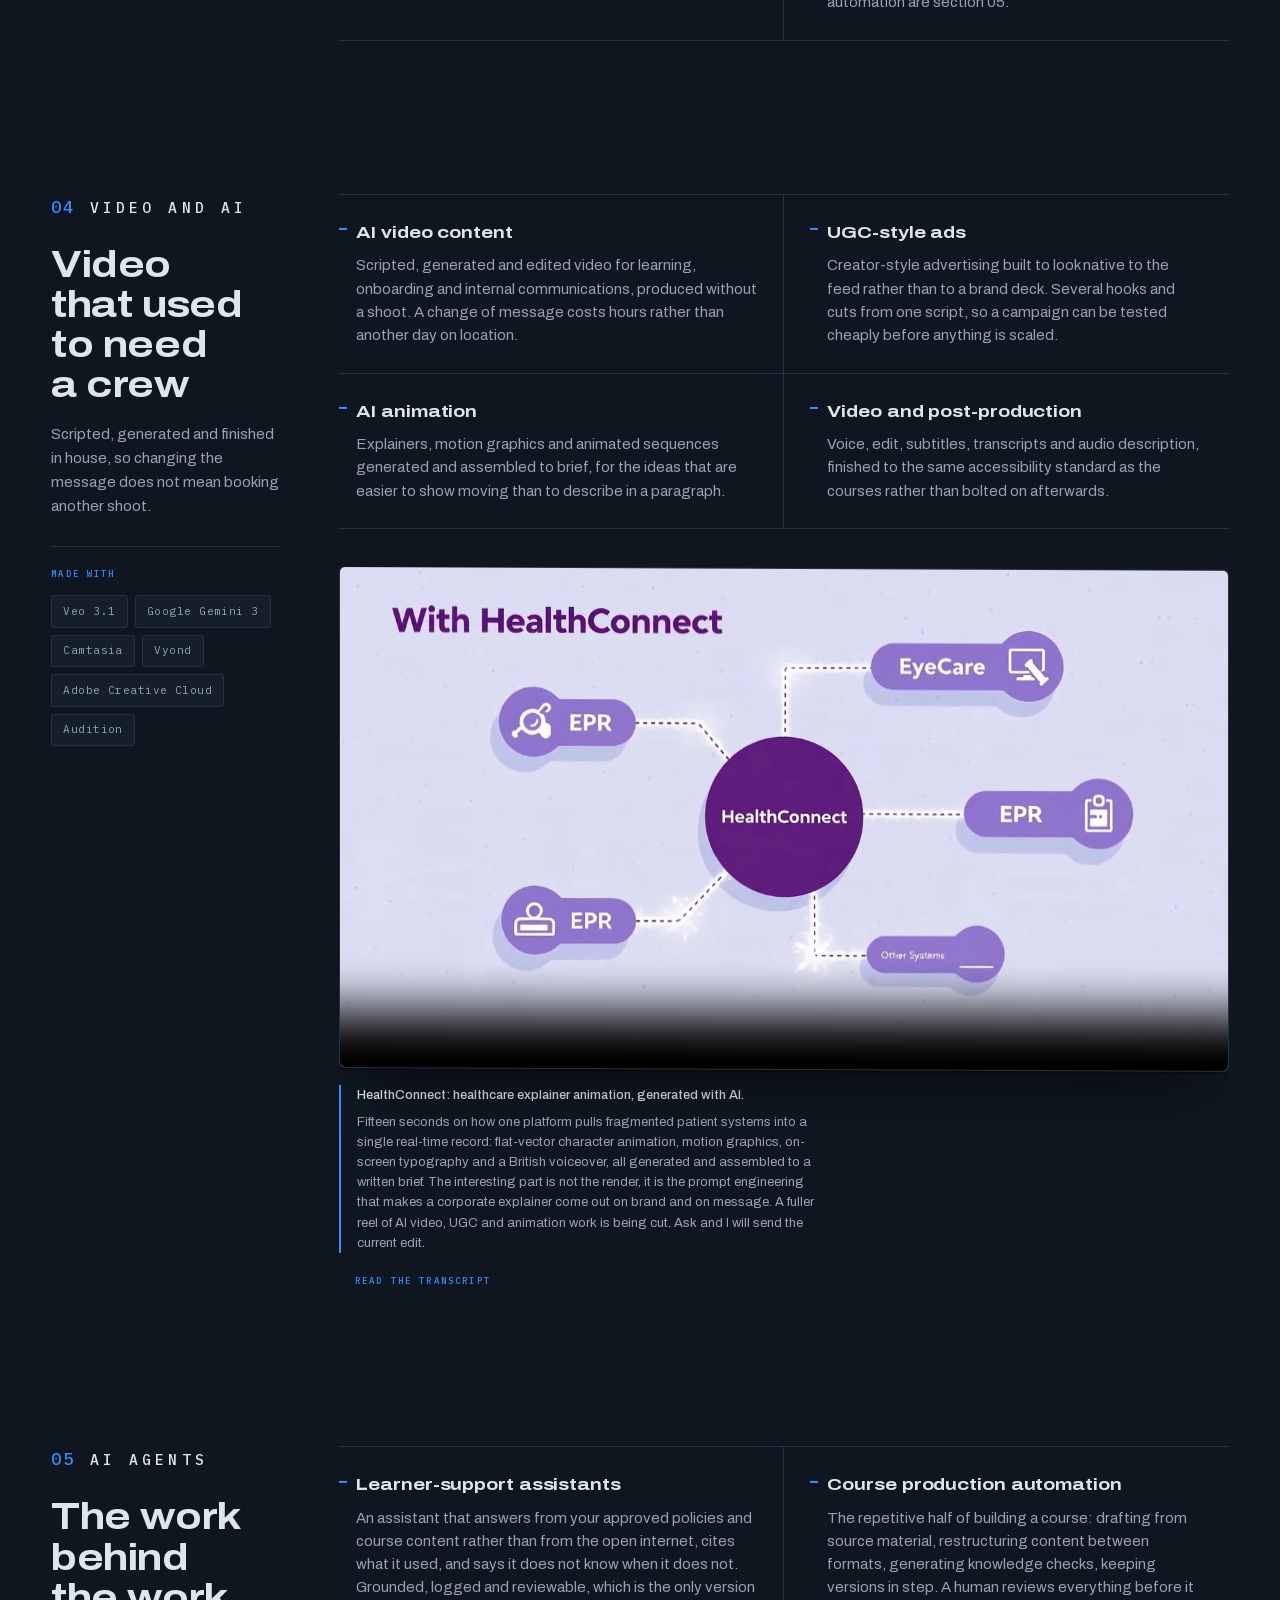
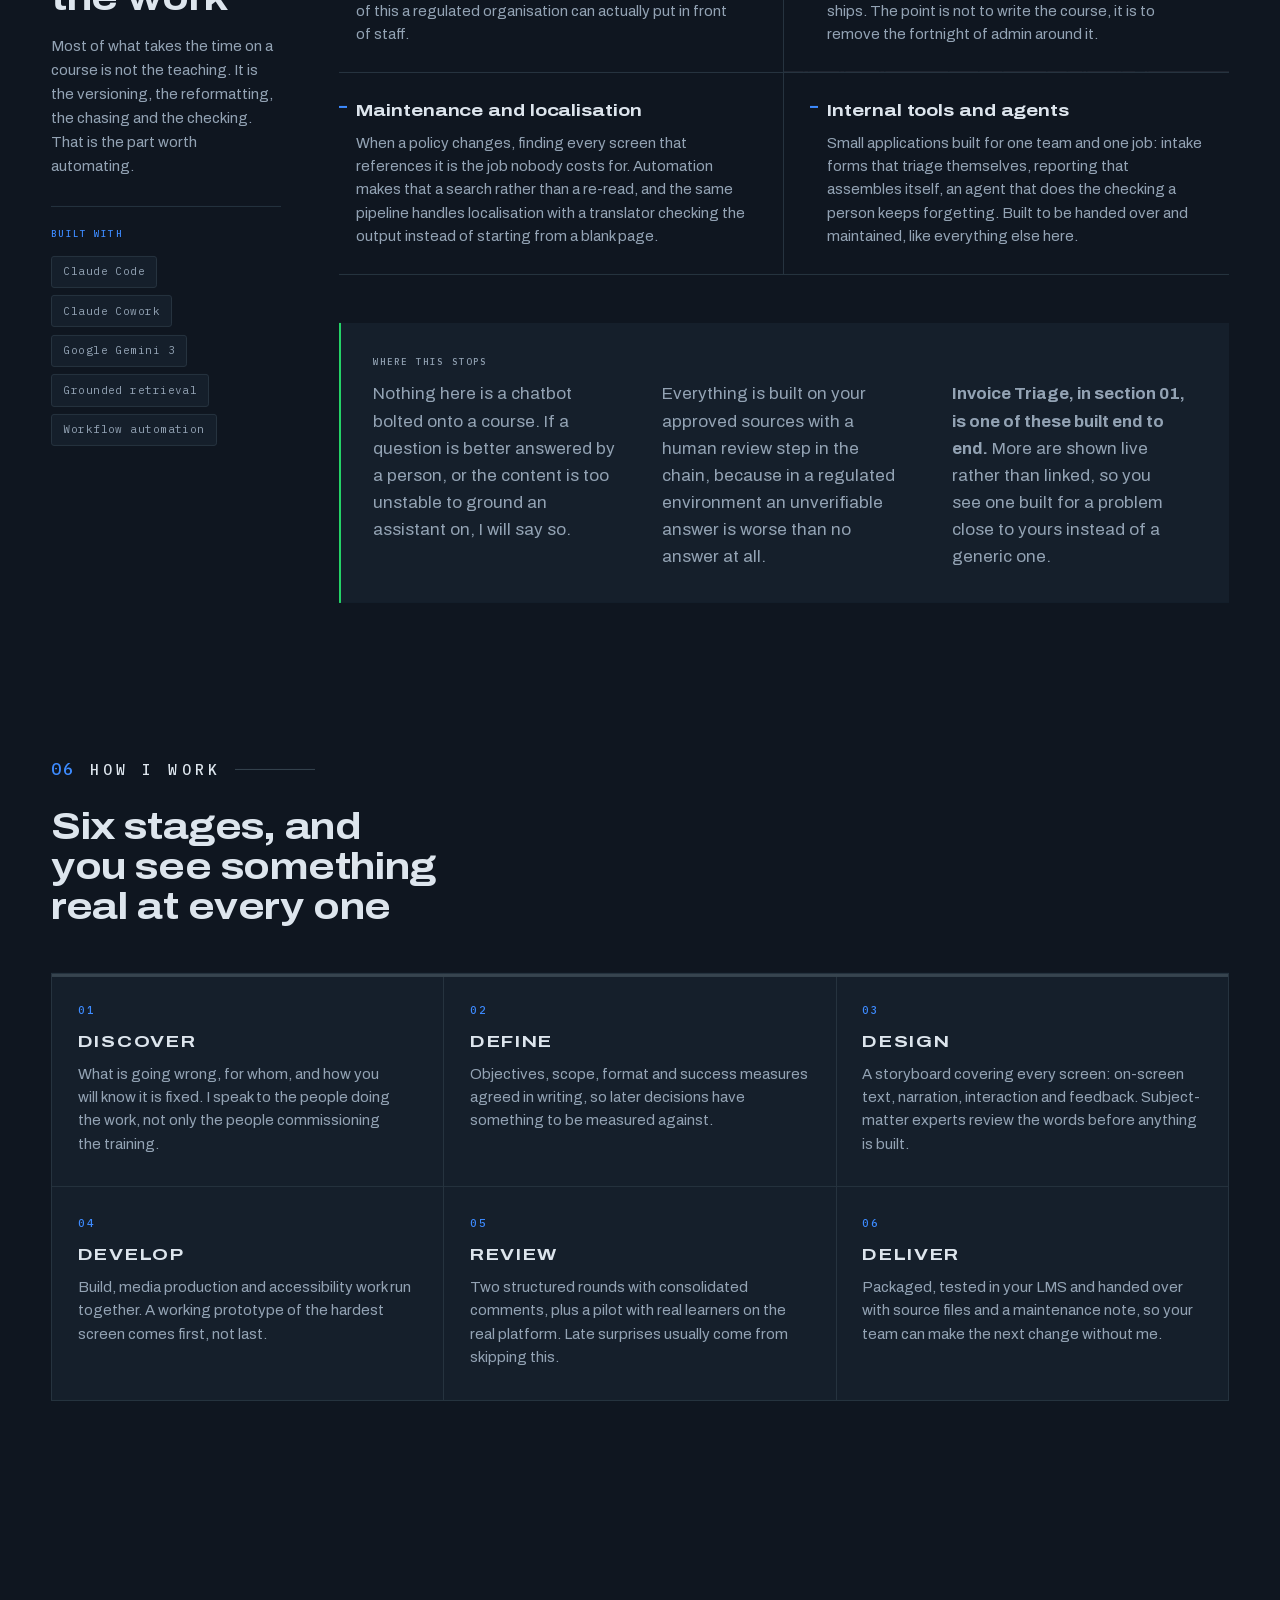
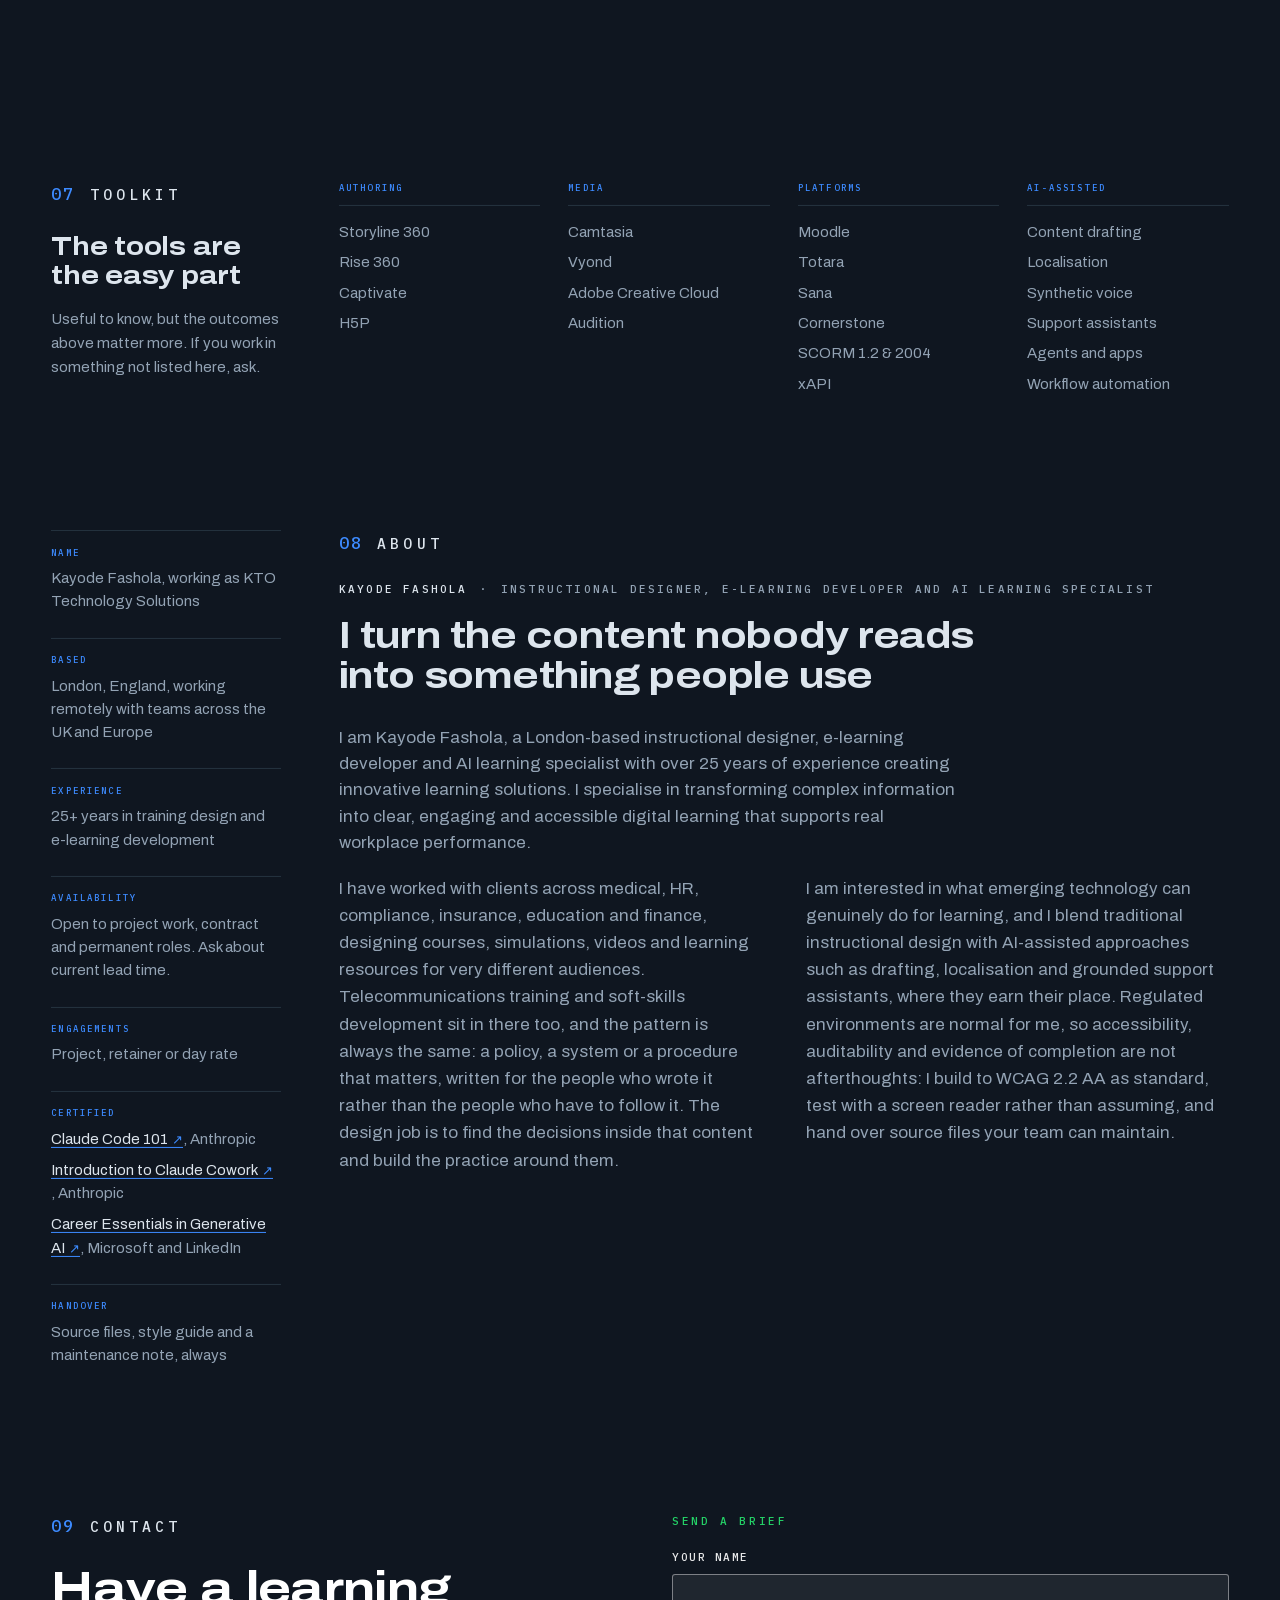
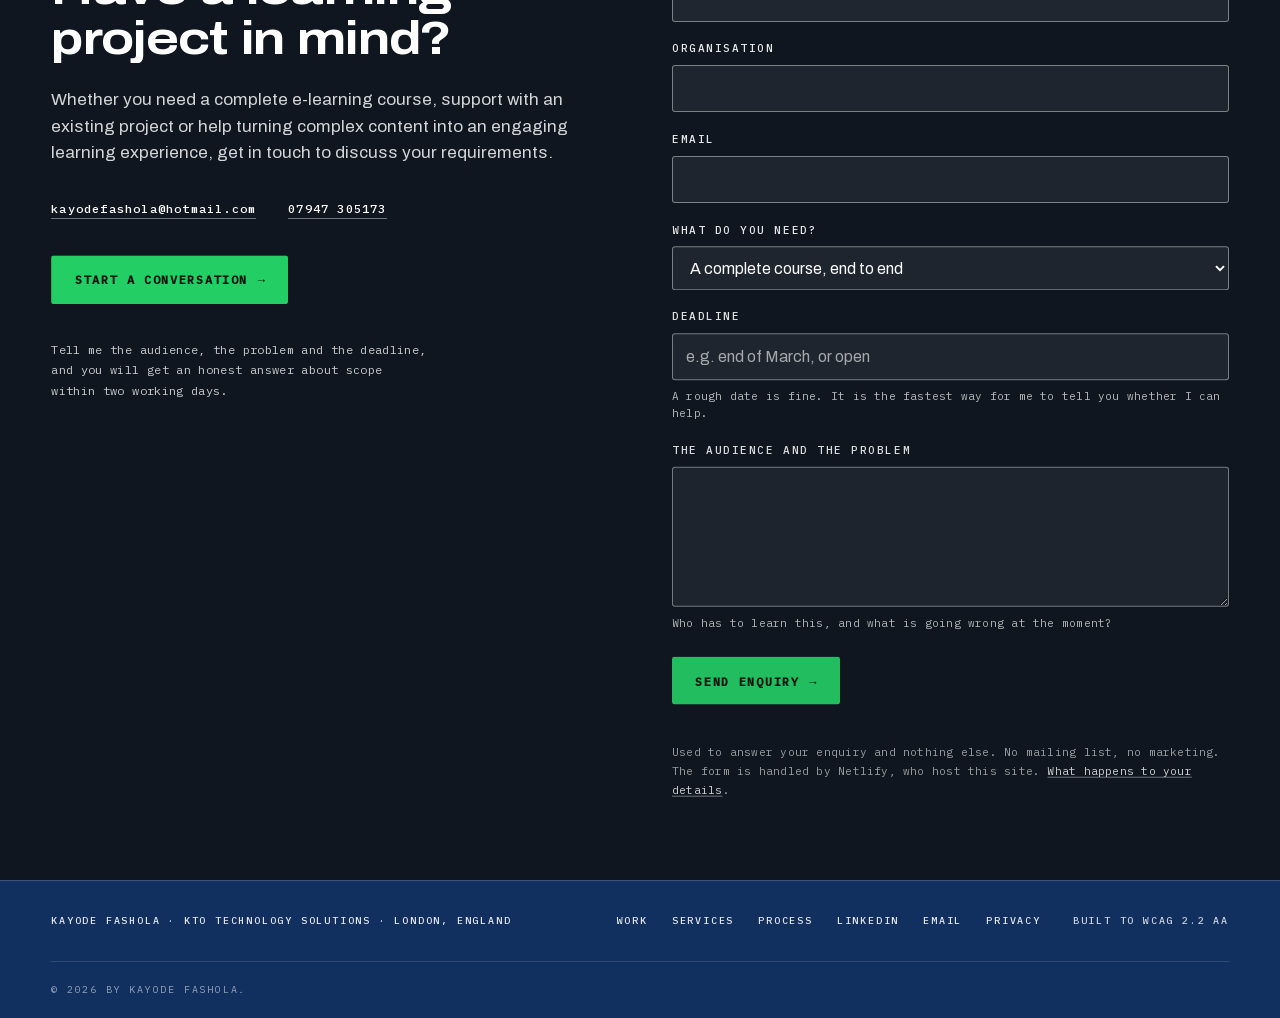
==== commit bbc57f54: "Remove the em dashes, and shorten the Invoice Triage heading Fourteen em dashes had accumulated acro" ====
--- a/index.html
+++ b/index.html
@@ -320,8 +320,8 @@
             <div class="spec__row">
               <dt>Module</dt>
               <dd>General topics relevant to all staff across the Trust, for the move to the
-                MEDITECH Expanse electronic patient record (EPR). Foundational subjects first —
-                signing in, and a working knowledge of the systems within the Digital Clinical
+                MEDITECH Expanse electronic patient record (EPR). Foundational subjects first: signing
+                in, and a working knowledge of the systems within the Digital Clinical
                 System (DCS).</dd>
             </div>
             <div class="spec__row">
@@ -640,7 +640,7 @@
           <dl class="spec" data-reveal>
             <div class="spec__row">
               <dt>Module</dt>
-              <dd>How to adapt your writing style for any format — covering the formats internal
+              <dd>How to adapt your writing style for any format. It covers the formats internal
                 communications actually go out in: speeches, podcasts, video scripts, editorial
                 and social media, each treated as its own discipline rather than as general
                 writing advice.</dd>
@@ -745,9 +745,10 @@
           <dl class="spec" data-reveal>
             <div class="spec__row">
               <dt>What it does</dt>
-              <dd>Turns a pile of invoices and receipts — PDFs, phone photographs, forwarded
-                email text — into a table that imports straight into QuickBooks or Xero, and
-                flags the ones a person needs to look at before it does.</dd>
+              <dd>Takes invoices and receipts in whatever form they arrive: PDFs, phone
+                photographs, forwarded email text. Turns them into a table that imports
+                straight into QuickBooks or Xero, and flags the ones a person needs to look
+                at first.</dd>
             </div>
             <div class="spec__row">
               <dt>Built with</dt>
@@ -762,15 +763,15 @@
             </div>
             <div class="spec__row">
               <dt>Why it exists</dt>
-              <dd>Bookkeeping is the same shape as course maintenance — a queue of documents,
-                a set of rules, and a person who should only see the exceptions. Building it
-                was the fastest way to prove the pattern.</dd>
+              <dd>Bookkeeping is the same shape as course maintenance: a queue of documents, a set
+                of rules, and a person who should only see the exceptions. Building it was the
+                fastest way to prove the pattern.</dd>
             </div>
           </dl>
         </div>
 
         <div class="spread__body">
-          <h3 class="h-case" data-reveal>Invoice Triage: documents in, review queue out</h3>
+          <h3 class="h-case" data-reveal>Invoice Triage</h3>
 
           <div class="gallery" data-gallery data-reveal>
             <div class="gallery__viewport" tabindex="0" role="group"
@@ -781,7 +782,7 @@
                 <figure class="shot">
                   <div class="screen">
                     <img src="assets/img/triage-1-landing.webp" width="1500" height="950" loading="lazy"
-                         alt="Invoice Triage start screen: three numbered steps — upload, review flagged items, export — above a short setup asking which accounting platform to import into and which date format the documents use.">
+                         alt="Invoice Triage start screen: three numbered steps (upload, review flagged items, export) above a short setup asking which accounting platform to import into and which date format the documents use.">
                   </div>
                   <figcaption>Three steps and one setup question. The whole tool is upload,
                     review, export, and it says so before you commit to anything.</figcaption>
@@ -792,7 +793,7 @@
                 <figure class="shot">
                   <div class="screen">
                     <img src="assets/img/triage-2-review.webp" width="1500" height="950" loading="lazy"
-                         alt="Results screen showing a Review needed panel with two items — a possible duplicate invoice and a receipt with unreadable fields — above QuickBooks and Xero import tables where the two affected rows are highlighted in amber.">
+                         alt="Results screen showing a Review needed panel with two items, a possible duplicate invoice and a receipt with unreadable fields, above QuickBooks and Xero import tables where the two affected rows are highlighted in amber.">
                   </div>
                   <figcaption>Five documents in, two things worth a human. The duplicate was
                     caught on supplier, total and date proximity; the receipt is flagged because
@@ -808,8 +809,8 @@
                          alt="Settings panel mapping each expense category to a QuickBooks account name and a Xero chart-of-accounts code, with the results table still visible behind it.">
                   </div>
                   <figcaption>Your chart of accounts, not the tool's guess at one. Until a code
-                    is set the export carries a bracketed placeholder and the row is flagged —
-                    it will not quietly invent an account to file something under.</figcaption>
+                    is set, the export carries a bracketed placeholder and the row is flagged.
+                    It will not quietly invent an account to file something under.</figcaption>
                 </figure>
               </li>
               </ul>
@@ -1106,13 +1107,13 @@
             </video>
           </div>
           <figcaption>
-            <b>HealthConnect — healthcare explainer animation, generated with AI.</b>
+            <b>HealthConnect: healthcare explainer animation, generated with AI.</b>
             Fifteen seconds on how one platform pulls fragmented patient systems into a single
             real-time record: flat-vector character animation, motion graphics, on-screen
             typography and a British voiceover, all generated and assembled to a written brief.
             The interesting part is not the render, it is the prompt engineering that makes a
             corporate explainer come out on brand and on message. A fuller reel of AI video, UGC
-            and animation work is being cut — ask and I will send the current edit.
+            and animation work is being cut. Ask and I will send the current edit.
           </figcaption>
 
           <!-- A transcript as well as captions. Captions serve someone watching
@@ -1179,7 +1180,7 @@
             <h3>Learner-support assistants</h3>
             <p>An assistant that answers from your approved policies and course content rather
               than from the open internet, cites what it used, and says it does not know when it
-              does not. Grounded, logged, and reviewable — which is the only version of this a
+              does not. Grounded, logged and reviewable, which is the only version of this a
               regulated organisation can actually put in front of staff.</p>
           </li>
           <li class="svc__item" data-reveal>
@@ -1198,7 +1199,7 @@
           </li>
           <li class="svc__item" data-reveal>
             <h3>Internal tools and agents</h3>
-            <p>Small applications built for one team and one job — intake forms that triage
+            <p>Small applications built for one team and one job: intake forms that triage
               themselves, reporting that assembles itself, an agent that does the checking a
               person keeps forgetting. Built to be handed over and maintained, like everything
               else here.</p>
@@ -1562,7 +1563,7 @@
              from being a problem. It now says what actually happens and links
              to the detail. -->
         <p class="form__note" data-reveal>
-          Used to answer your enquiry and nothing else — no mailing list, no marketing.
+          Used to answer your enquiry and nothing else. No mailing list, no marketing.
           The form is handled by Netlify, who host this site.
           <a href="/privacy.html">What happens to your details</a>.
         </p>
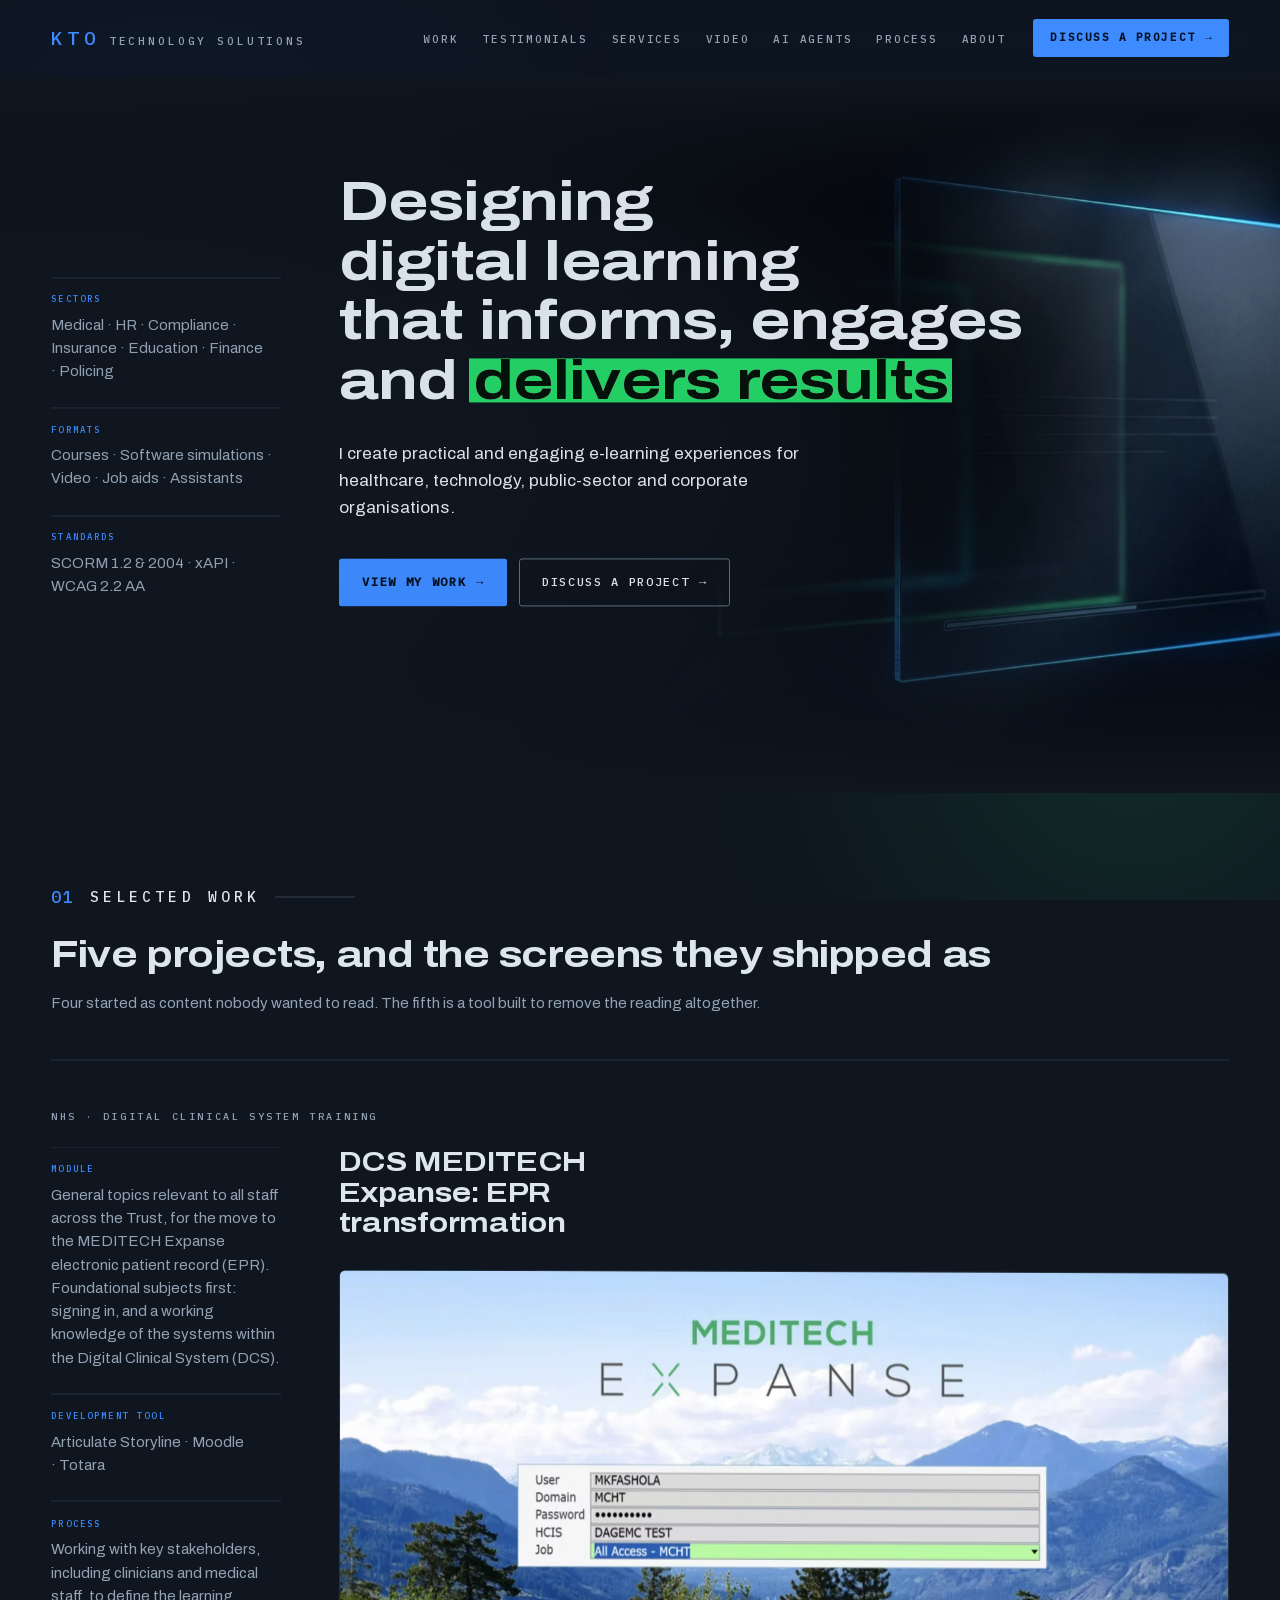
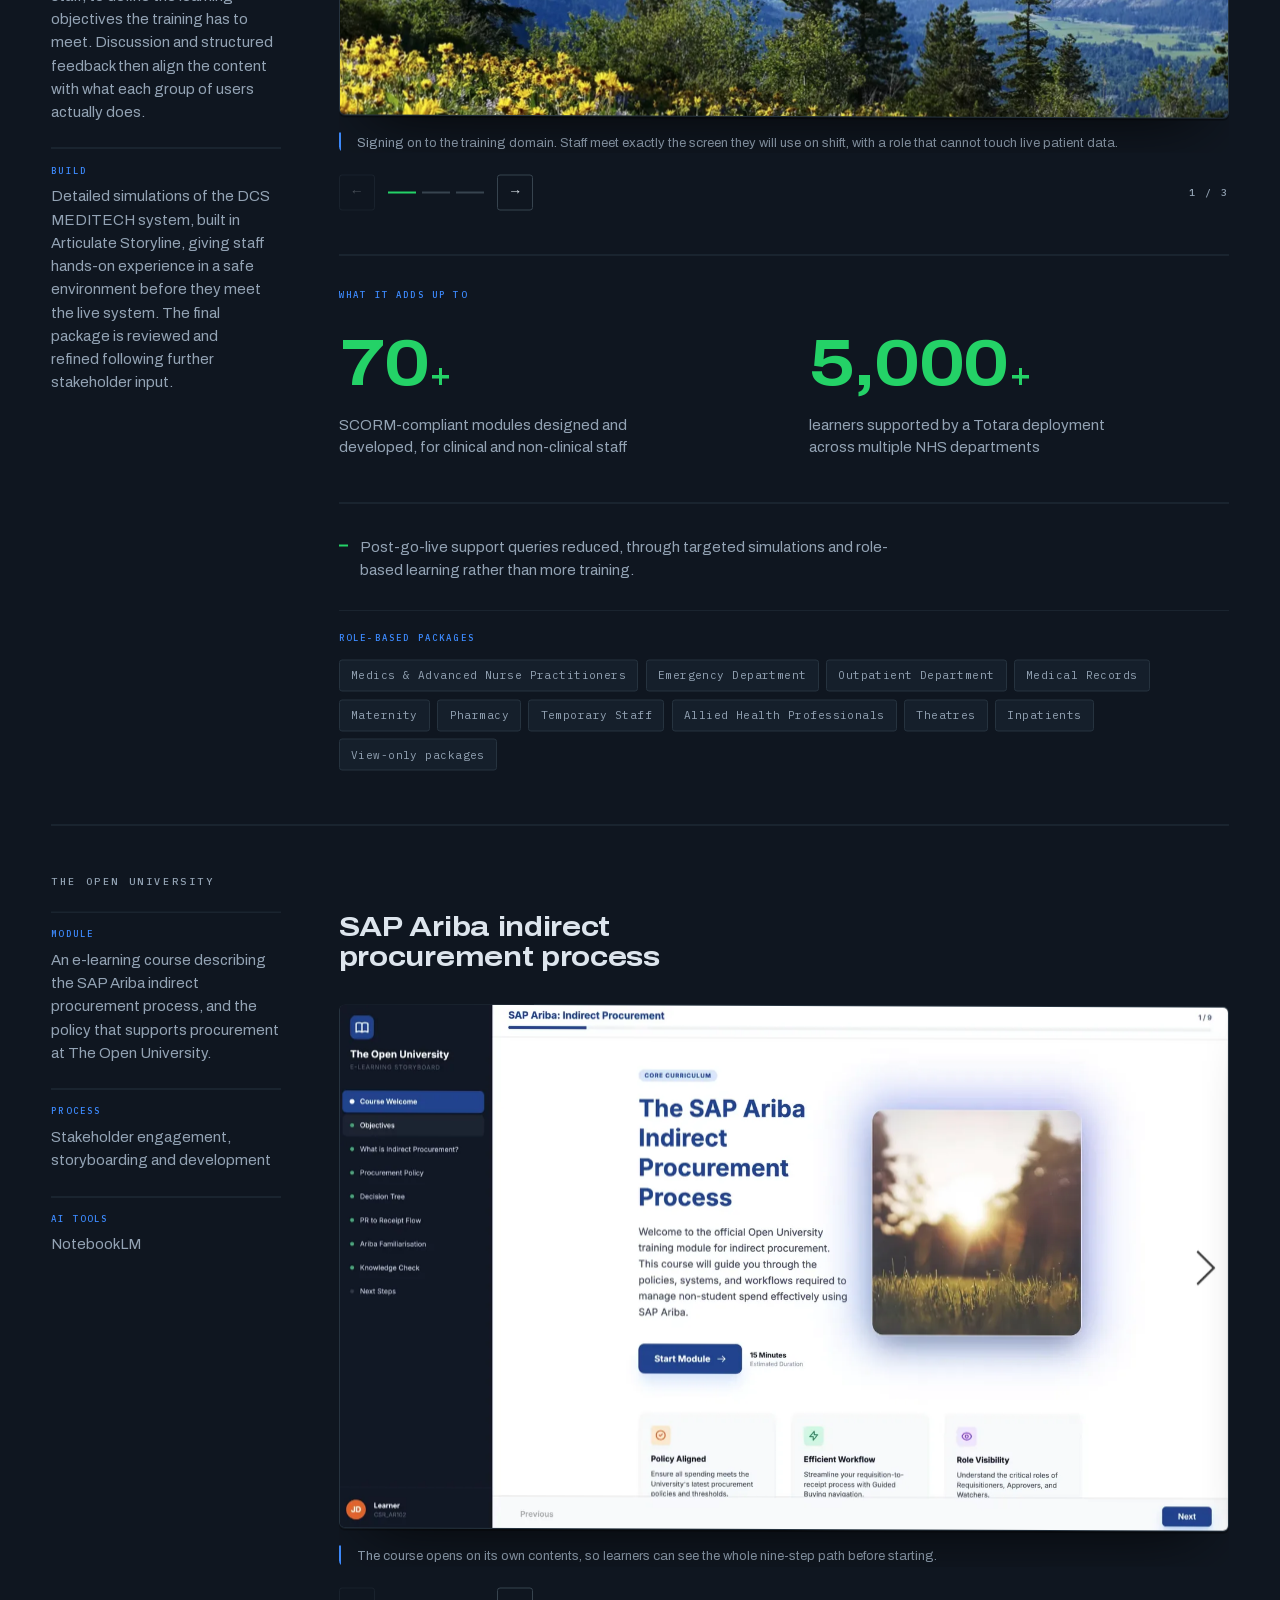
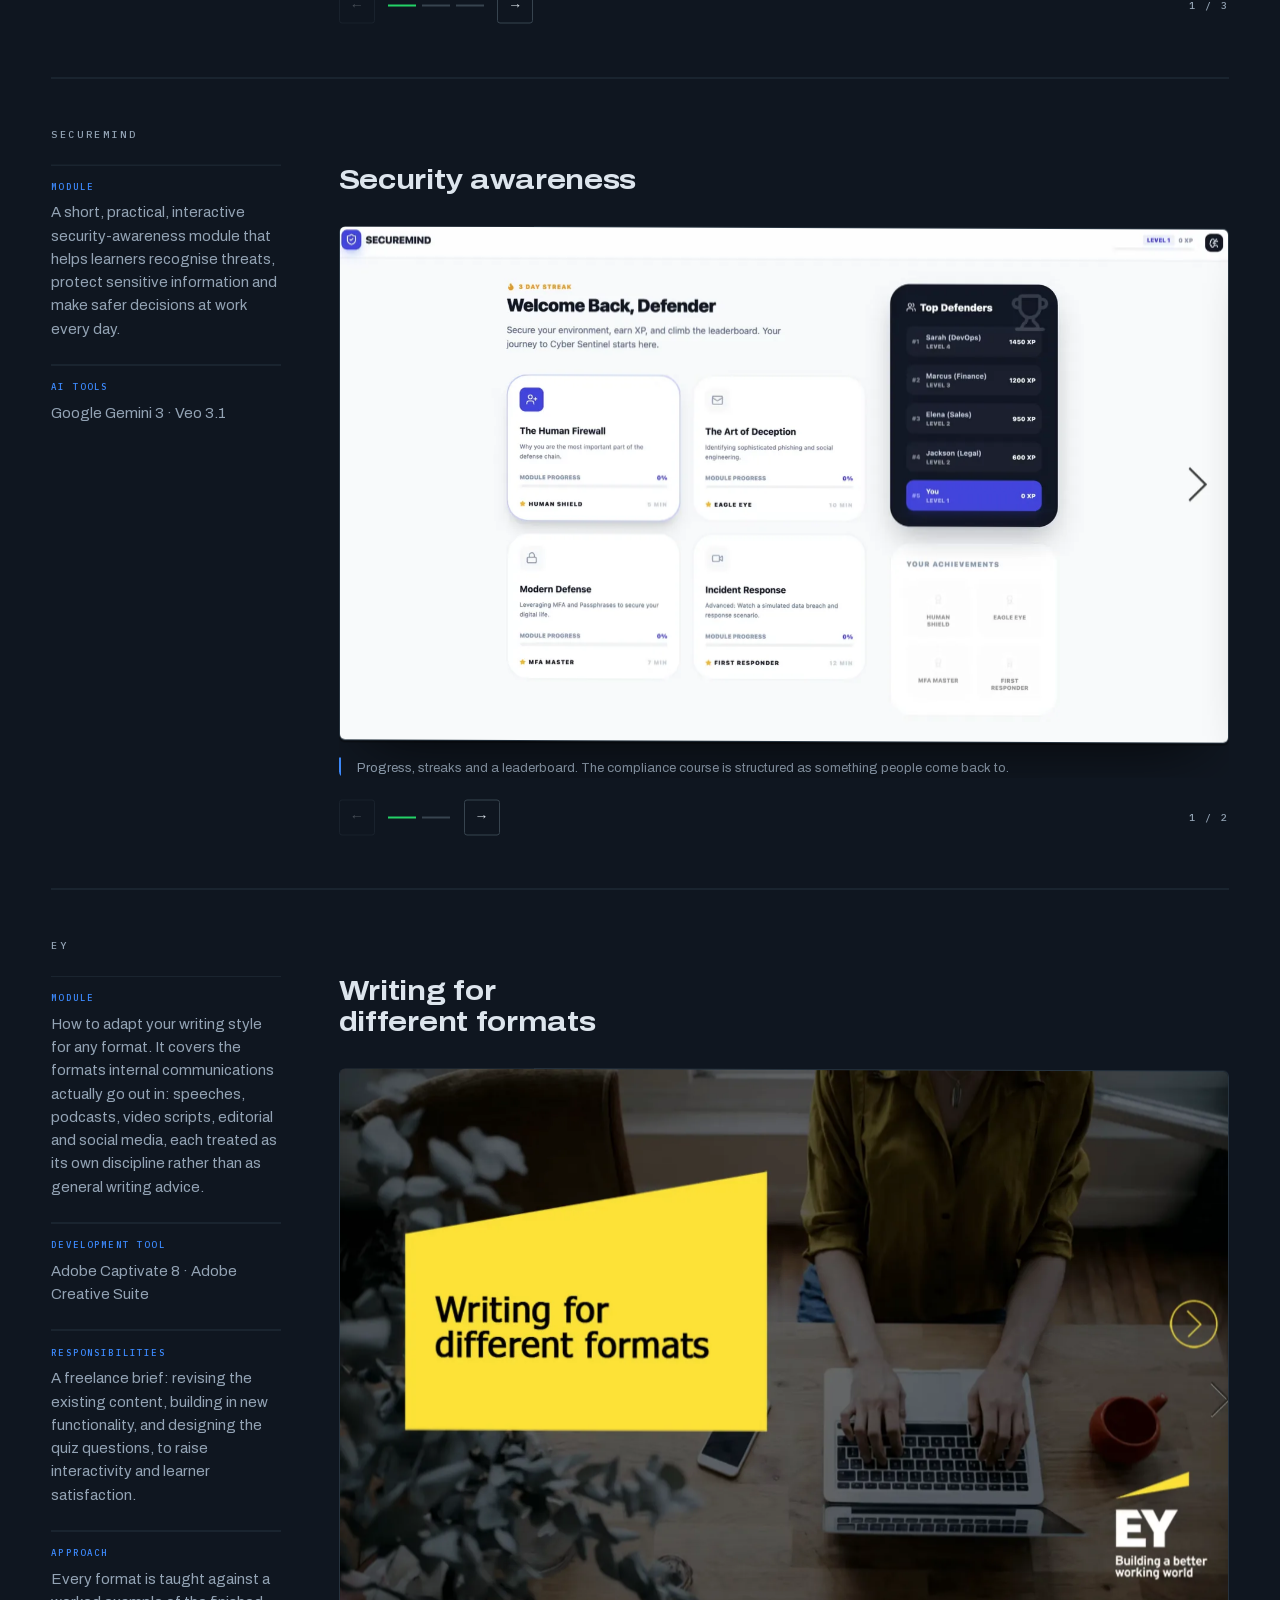
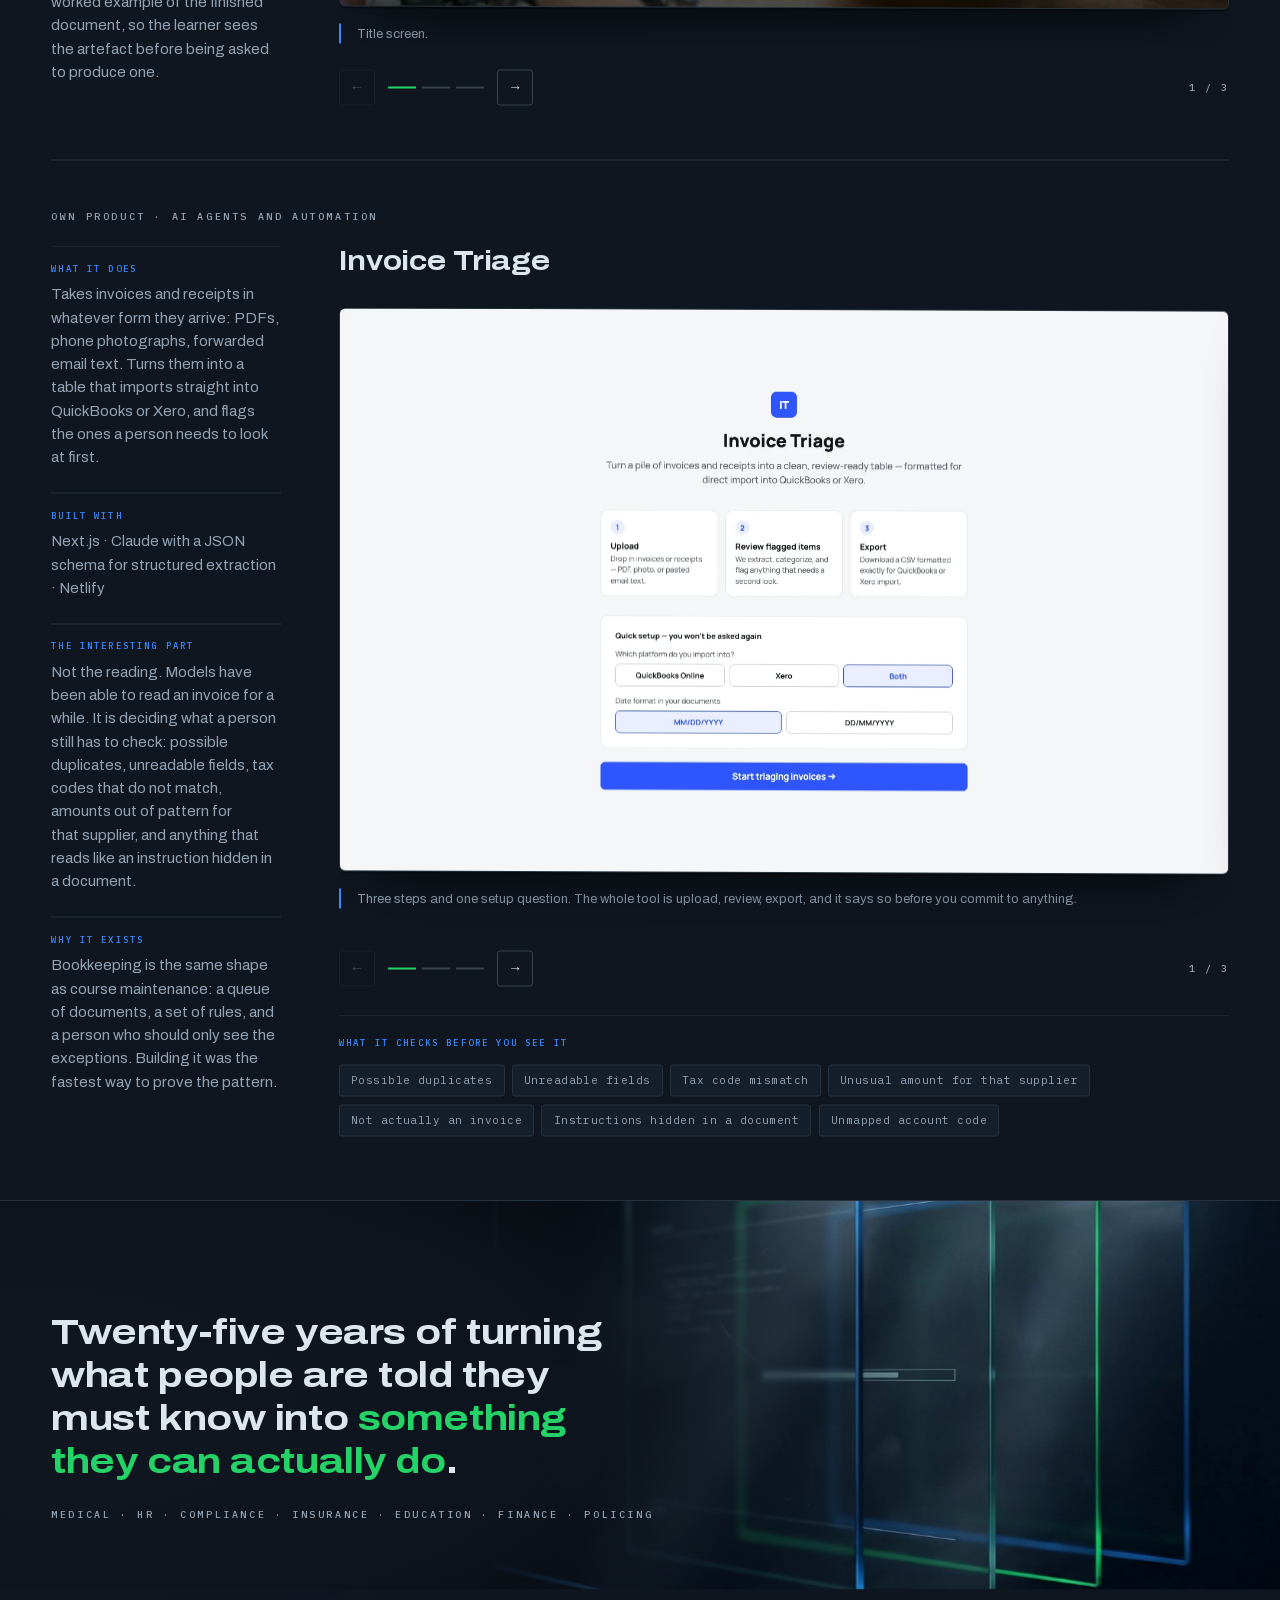
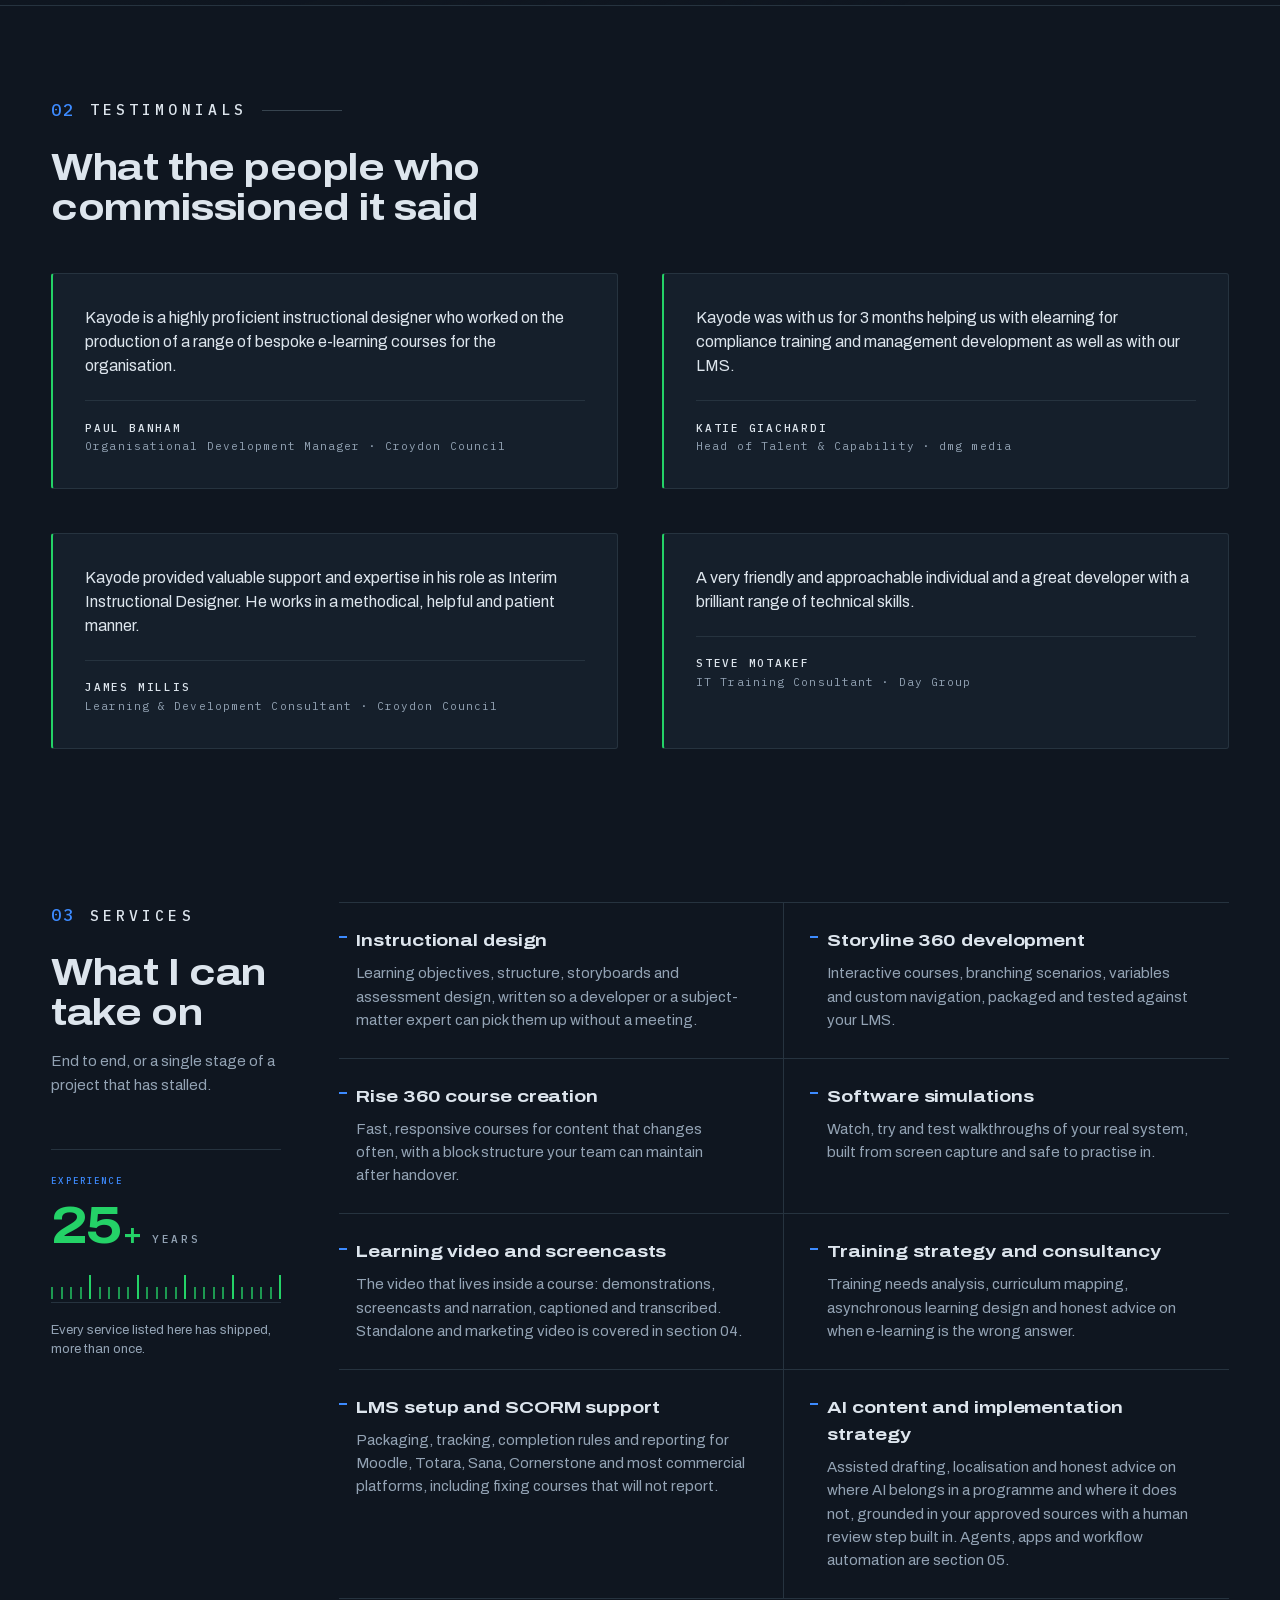
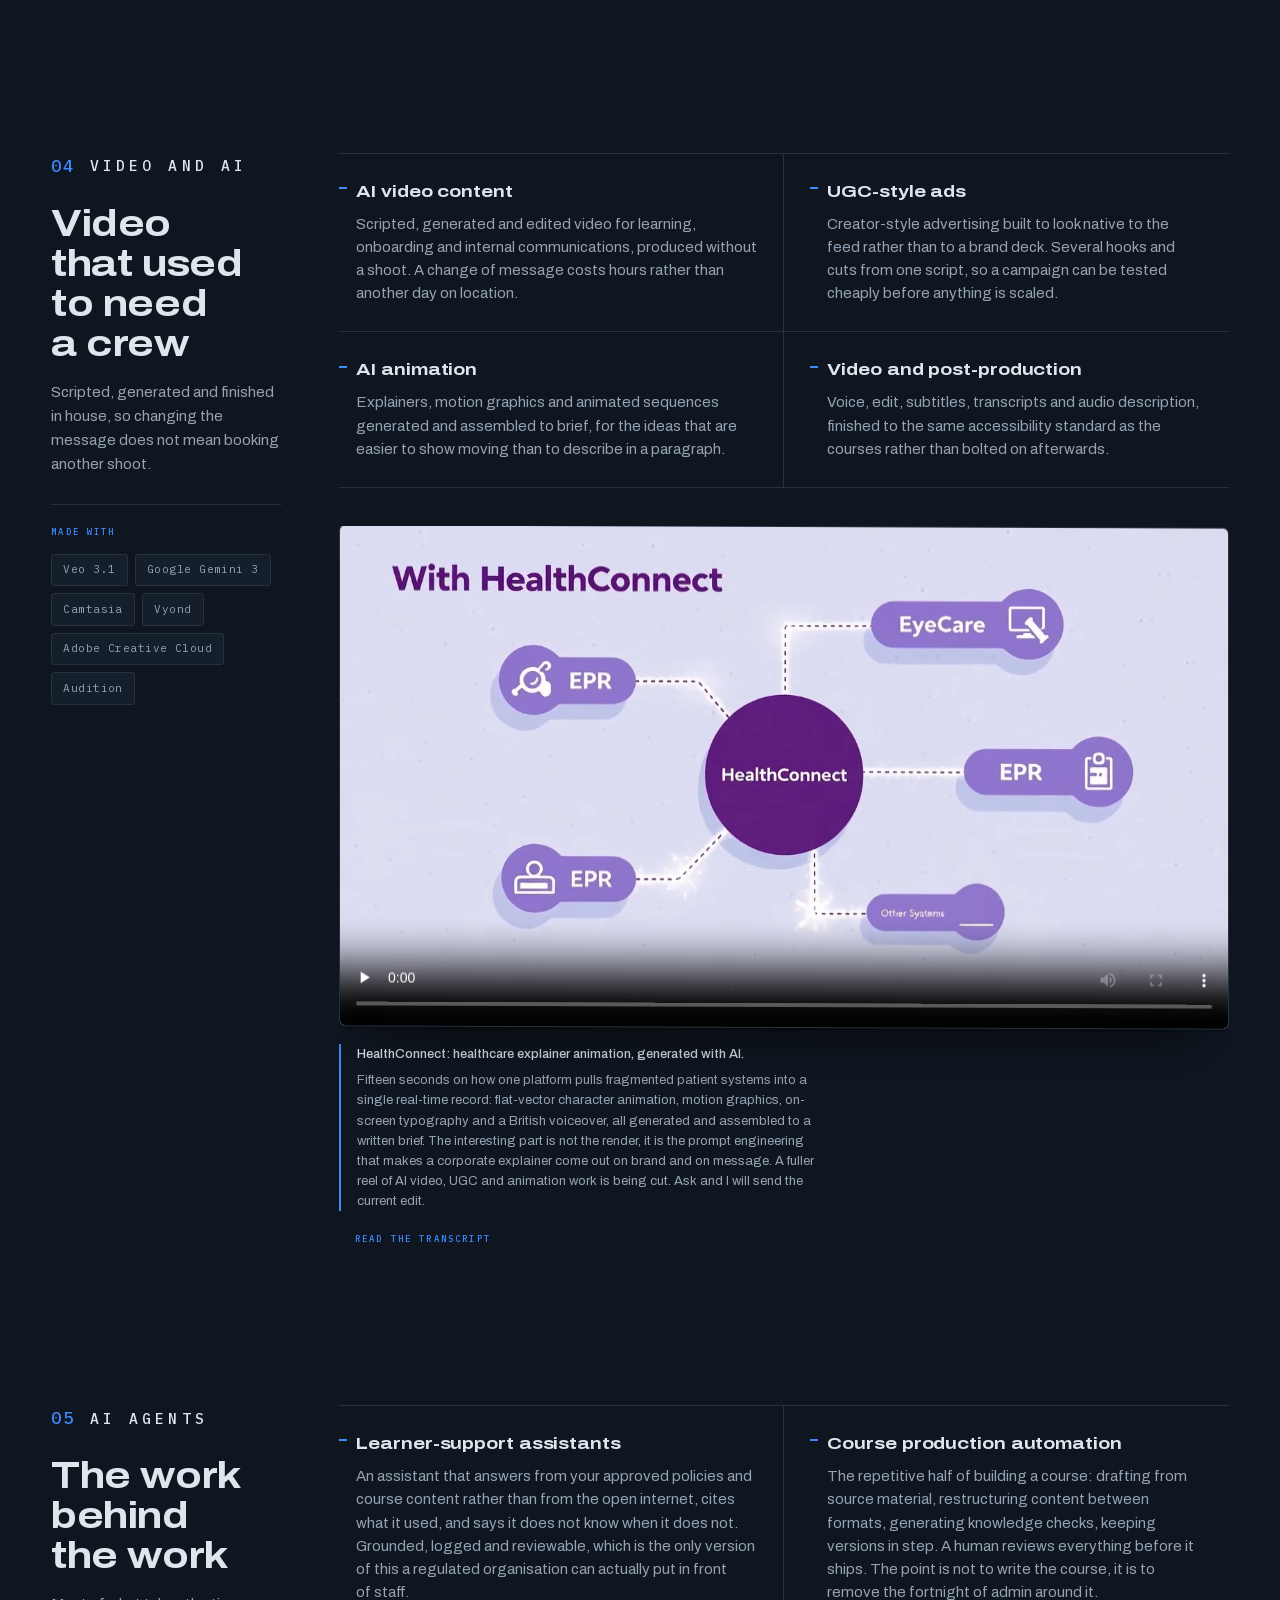
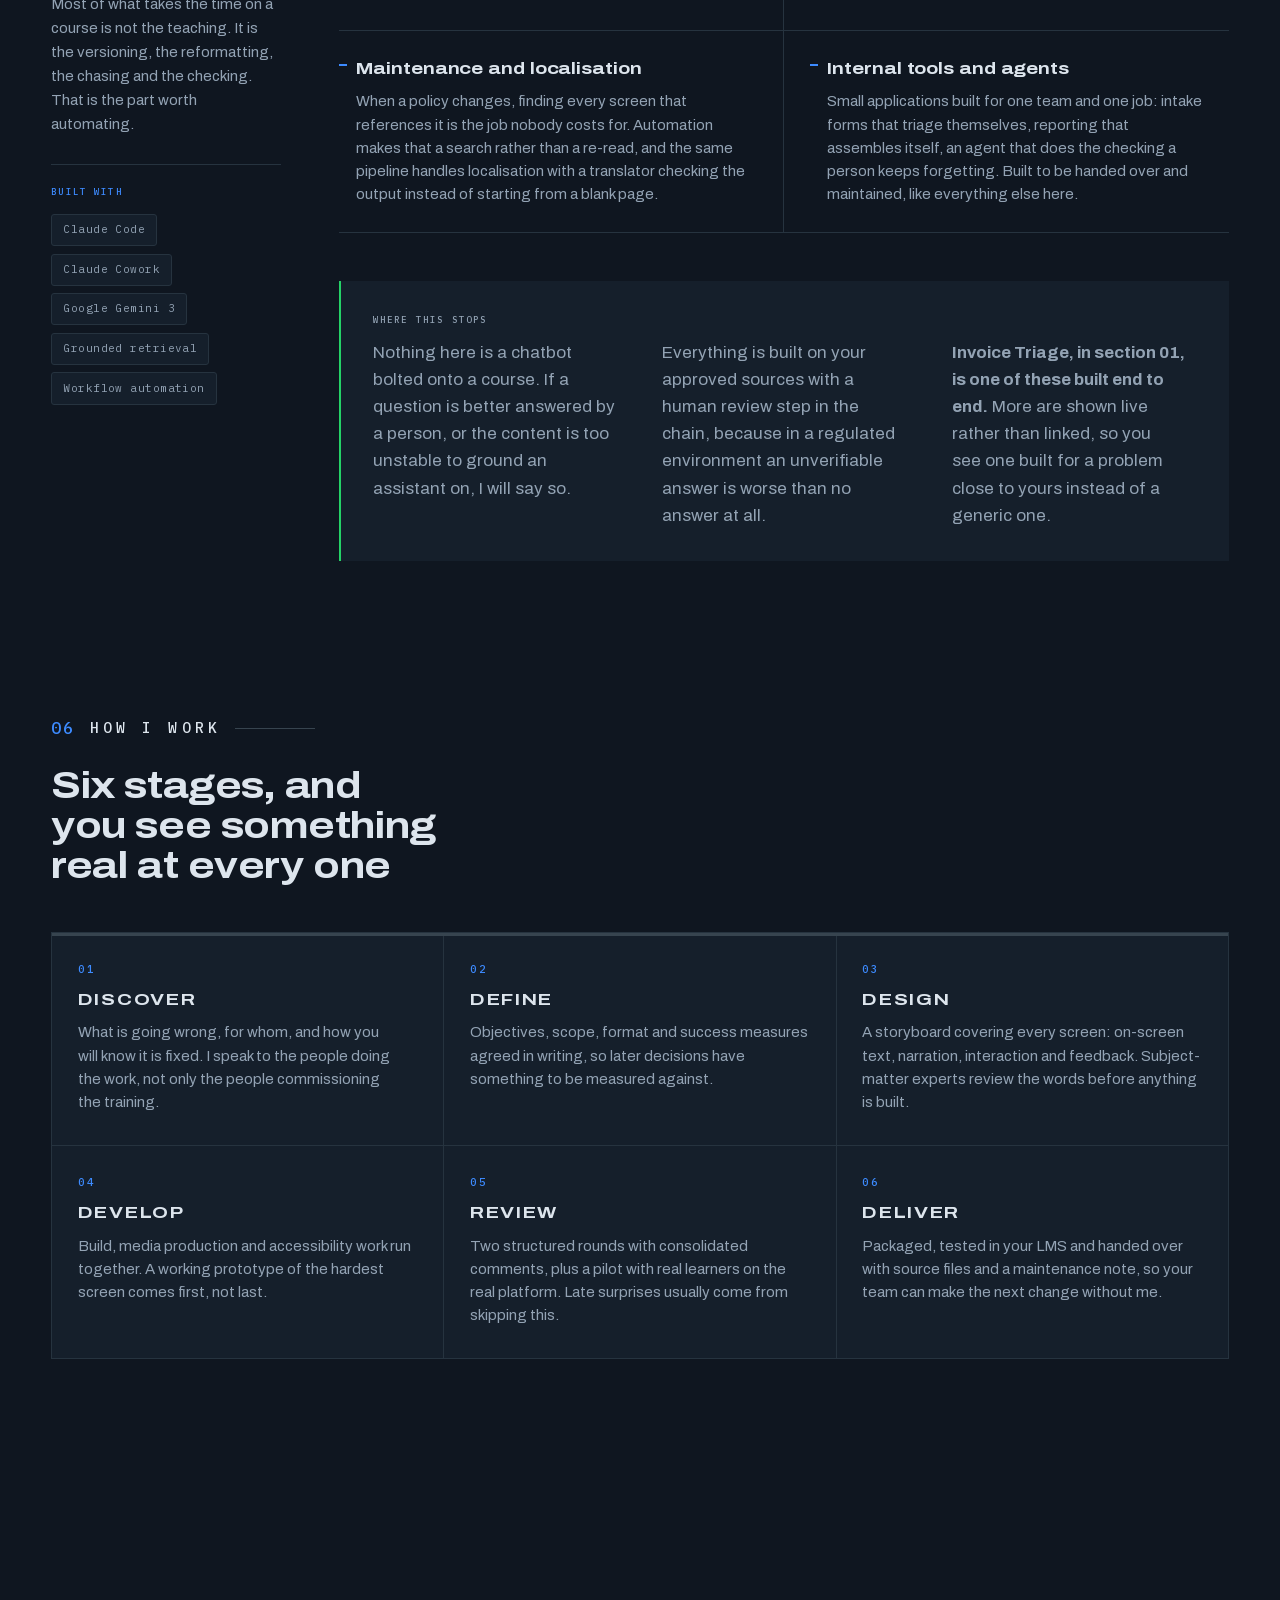
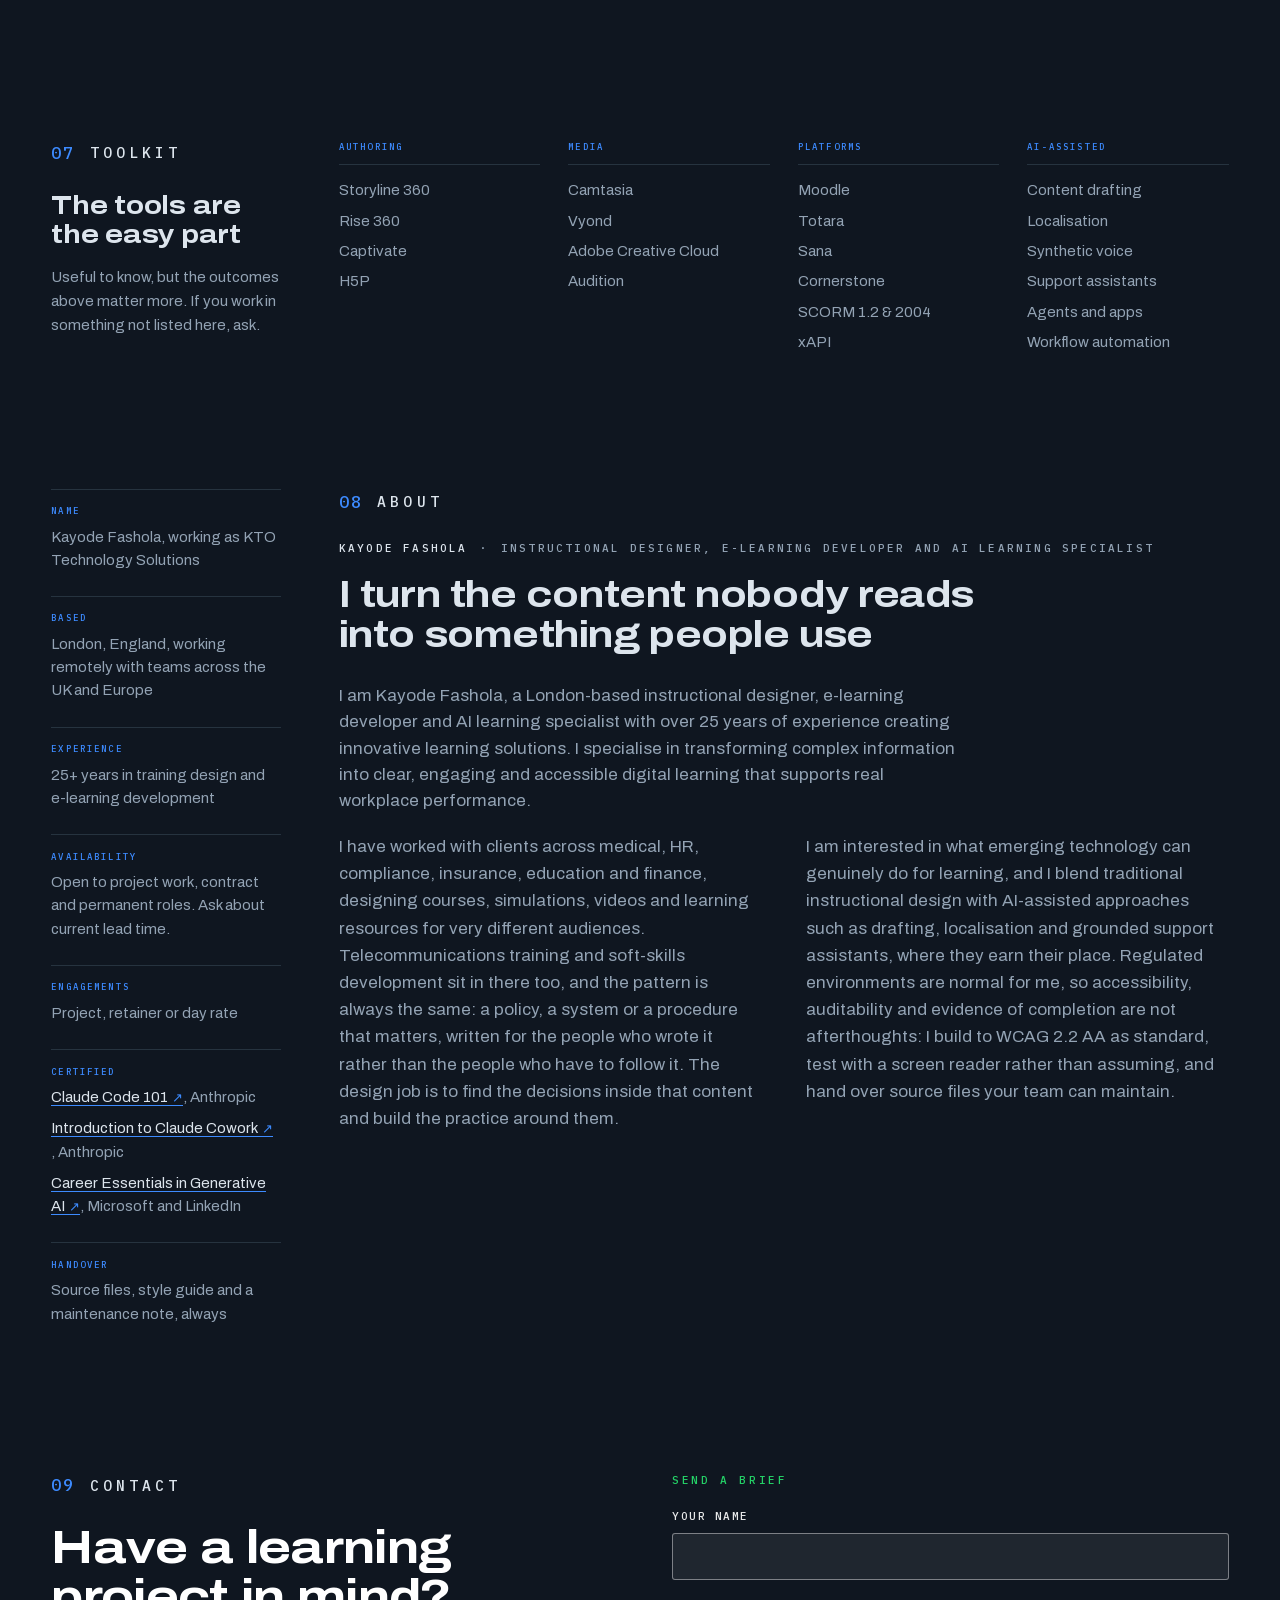
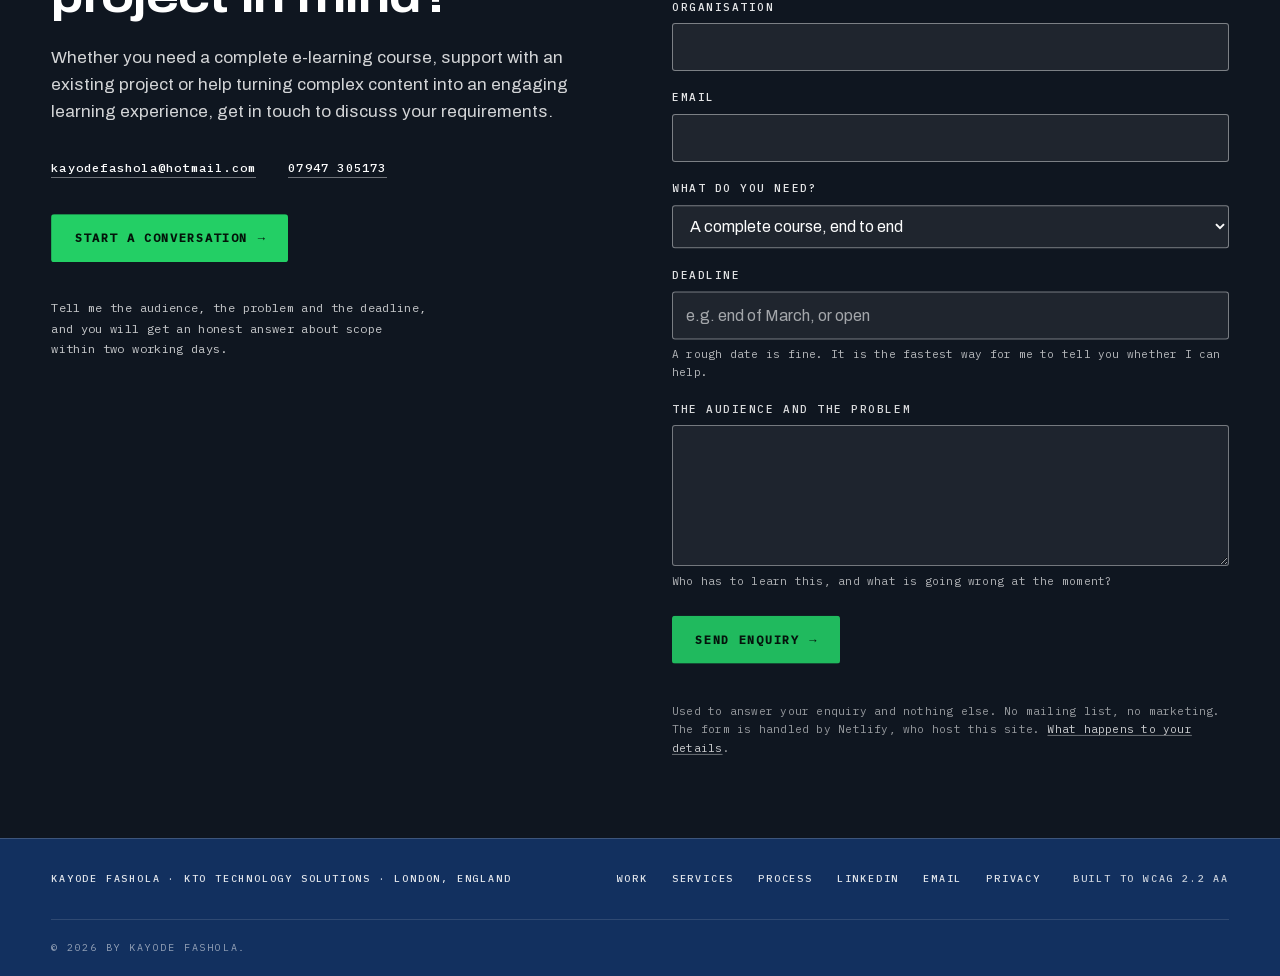
==== commit 9ba778cf: "Let the wordmark carry the brand, and fix the header at laptop widths The hero repeated "KTO Technol" ====
--- a/index.html
+++ b/index.html
@@ -259,10 +259,6 @@
       </div>
 
       <div class="spread__body">
-        <p class="herobrand" data-reveal>
-          <b>KTO</b> Technology Solutions <span aria-hidden="true">/</span> London, England
-        </p>
-
         <!-- Each .line is a mask for the reveal, so it must never wrap
              internally. Sizes in .h-display are set to guarantee that. -->
         <h1 class="h-display">
--- a/assets/css/styles.css
+++ b/assets/css/styles.css
@@ -336,14 +336,19 @@
   text-decoration:none; color:inherit;
   margin-right:auto;
 }
+/* The wordmark carries the brand on its own now: the hero used to repeat it two
+   lines below, which meant neither had to be the one that read. Sized up so it
+   holds the top-left corner, and clamped so it gives way to the nav on narrow
+   screens rather than pushing it. */
 .mark__kto{
   font-family:var(--f-mono); font-weight:500;
-  font-size:1.0625rem; letter-spacing:.22em;
+  font-size:clamp(1.125rem, 1.5vw, 1.375rem); letter-spacing:.22em;
   color:var(--blue);
 }
 .mark__rest{
   font-family:var(--f-mono); font-weight:500;
-  font-size:.625rem; letter-spacing:.26em; text-transform:uppercase;
+  font-size:clamp(.6875rem, .8vw, .8125rem); letter-spacing:.26em;
+  text-transform:uppercase;
   color:var(--text-2);
   white-space:nowrap; overflow:hidden; text-overflow:ellipsis;
 }
@@ -386,7 +391,15 @@
 .head[data-open="true"] .navtoggle__bars i:first-child{ transform:translateY(2.6px) rotate(45deg); }
 .head[data-open="true"] .navtoggle__bars i:last-child{ transform:translateY(-2.6px) rotate(-45deg); }
 
-@media (max-width:61.999rem){
+/* 73rem, not 62rem. Measured: the wordmark (260px), the seven nav items
+   (562px), the button (189px) and the gaps need 1167px before anything has to
+   give. The old 992rem breakpoint dated from a five-item nav and a smaller
+   wordmark; with nine sections and a larger mark it left "AI AGENTS" and
+   "DISCUSS A PROJECT" wrapping onto second lines at 1024px.
+
+   Below this the disclosure menu takes over, which is no hardship — its
+   targets are 335x52 and it is the better control on a touch screen anyway. */
+@media (max-width:72.999rem){
   .navtoggle{ display:inline-flex; }
   .nav{
     position:absolute; left:0; right:0; top:100%;
@@ -590,17 +603,6 @@
   .spread--hero .spread__spec{ padding-bottom:.5rem; }
 }
 
-.herobrand{
-  display:flex; flex-wrap:wrap; align-items:center; gap:.6rem .9rem;
-  margin-bottom:1.5rem;
-  font-family:var(--f-mono); font-weight:500;
-  font-size:.6875rem; letter-spacing:.26em; text-transform:uppercase;
-  /* Lighter than --text-2: this line sits where the photograph shows through. */
-  color:#B4C2D0;
-}
-.herobrand b{ color:var(--blue); font-weight:500; letter-spacing:.22em; }
-.herobrand span{ color:var(--line-2); }
-
 /* The mask must clear the descenders, or overflow:hidden crops every 'g'. */
 .h-display .line{ display:block; overflow:hidden; padding-bottom:.1em; margin-bottom:-.1em; }
 .h-display .line__in{ display:block; }
@@ -1067,9 +1069,9 @@
   max-width:62ch;
 }
 
-/* The name, in the one place a recruiter looks for it. Same construction as
-   .herobrand, one step quieter, because the H2 under it has to stay the
-   loudest thing in the section. */
+/* The name, in the one place a recruiter looks for it. Same tracked-mono
+   construction as the header wordmark, one step quieter, because the H2 under
+   it has to stay the loudest thing in the section. */
 .byline{
   display:flex; flex-wrap:wrap; align-items:center; gap:.4rem .75rem;
   margin-bottom:1.1rem;
